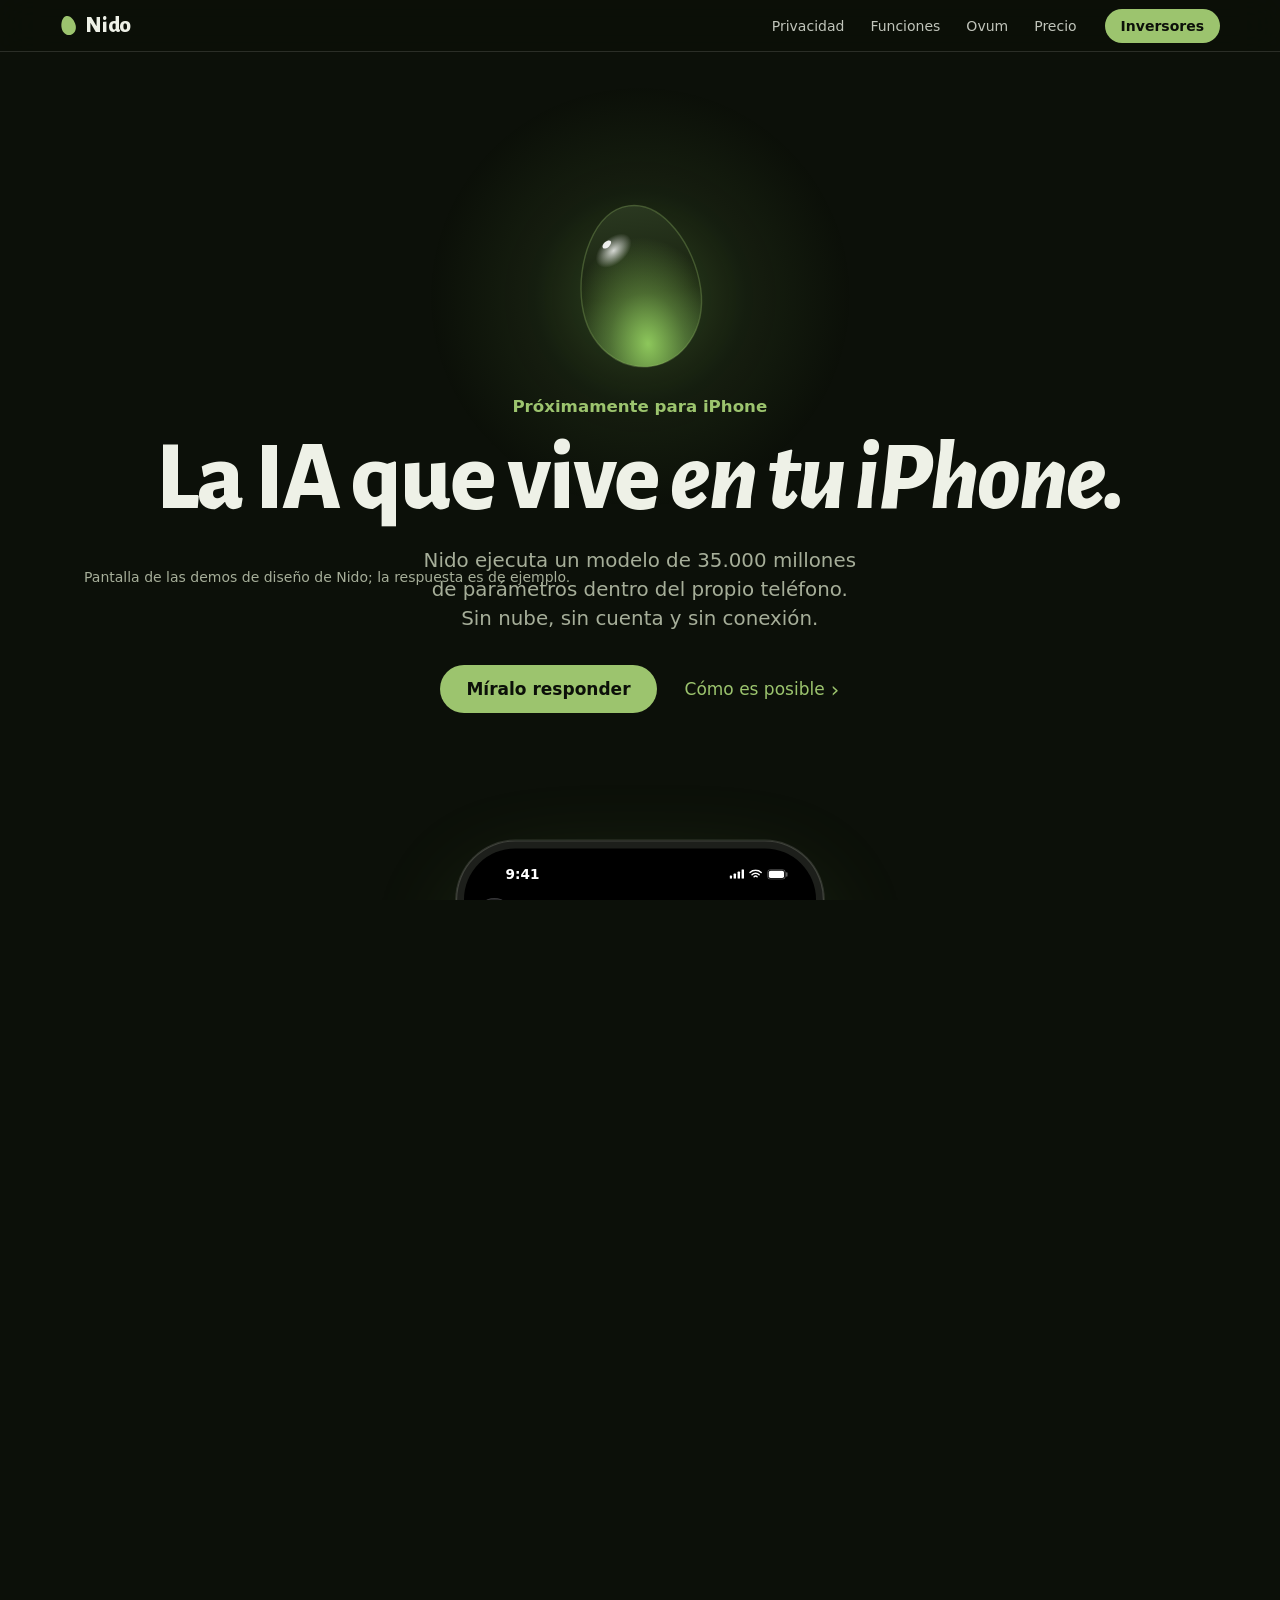
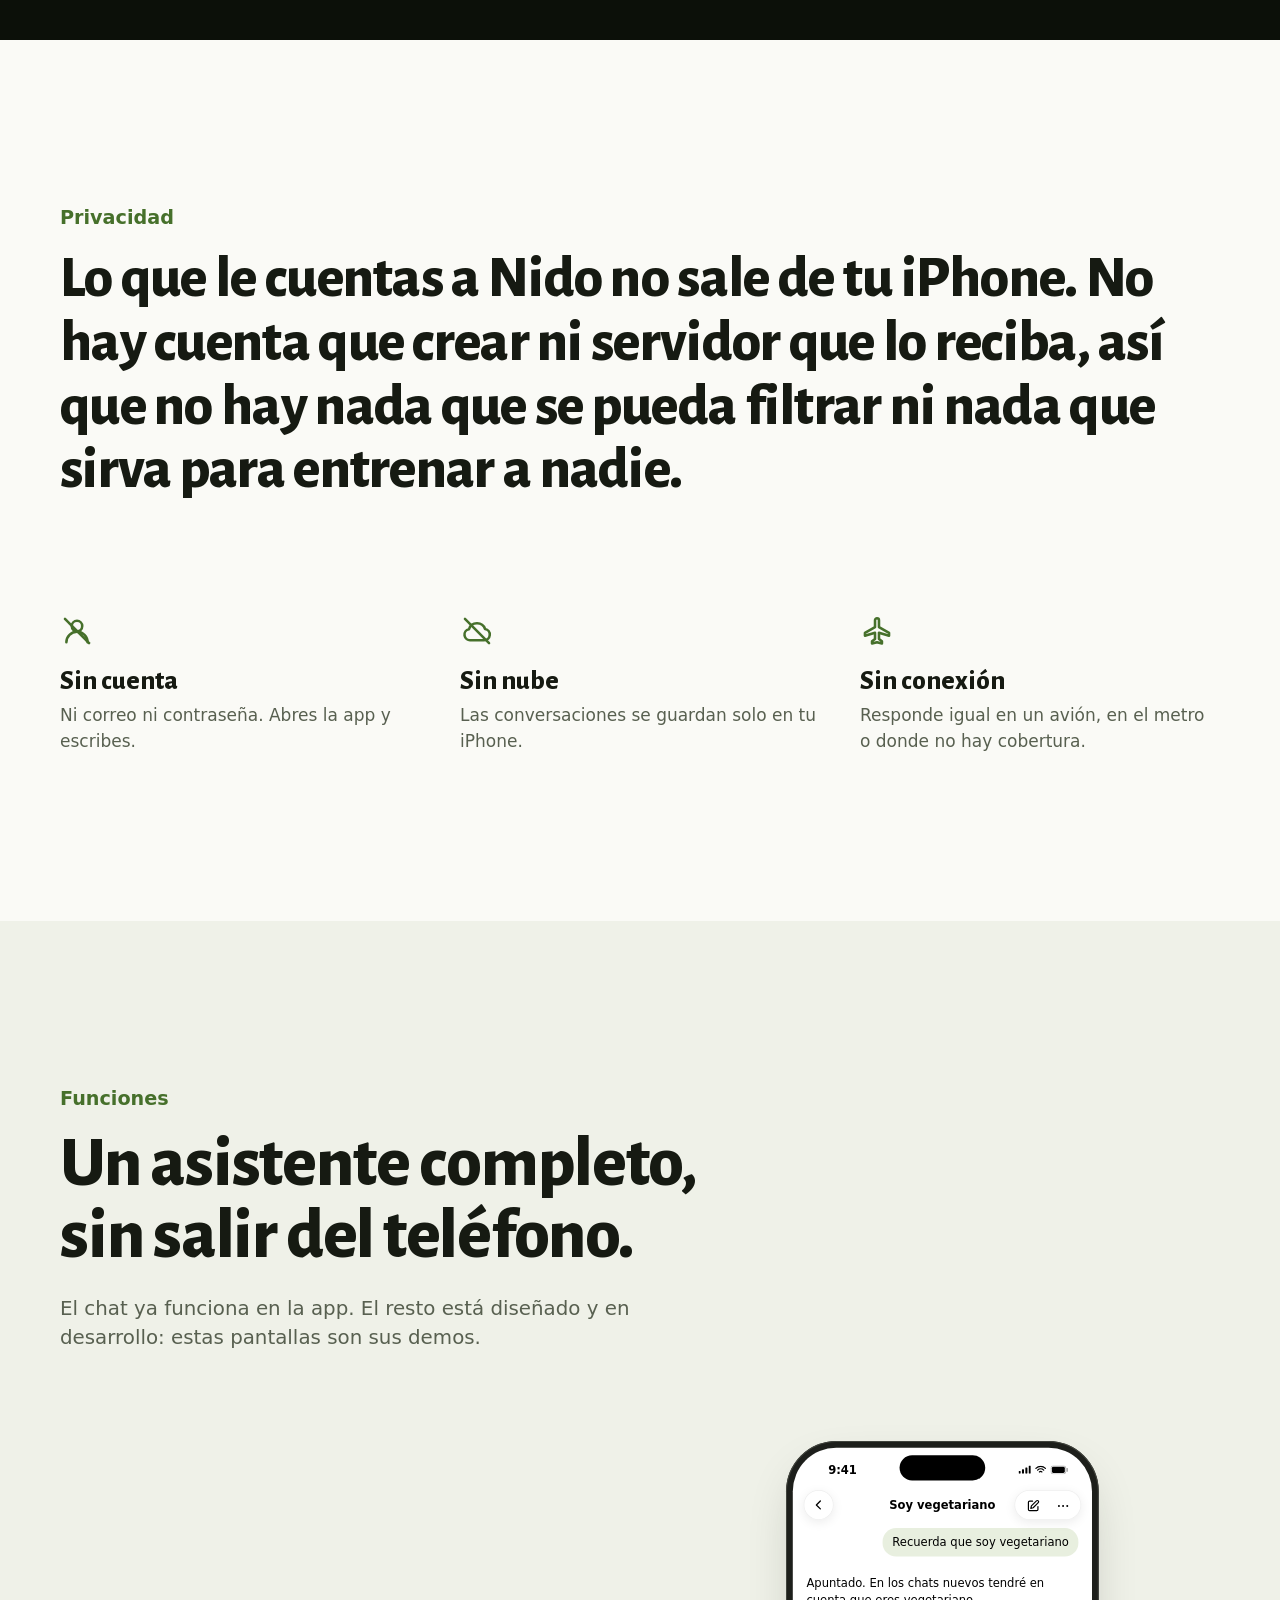
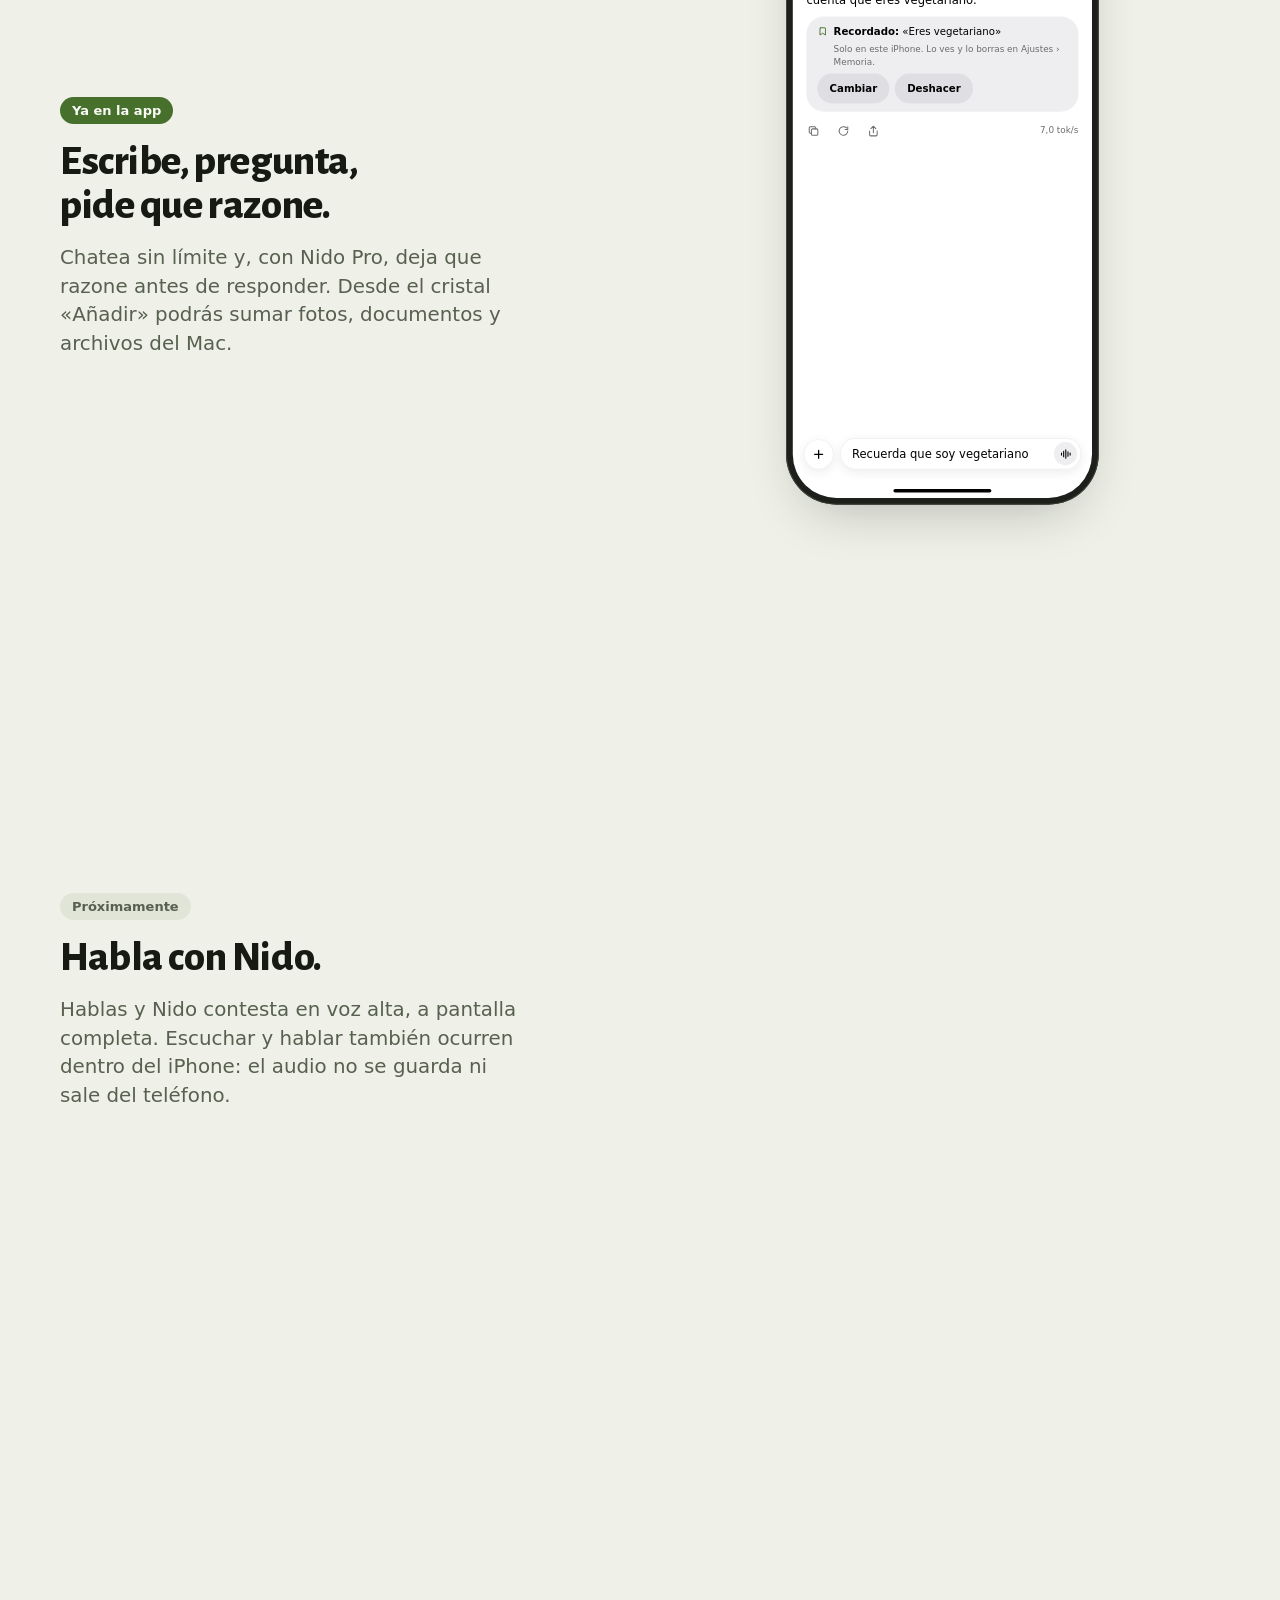
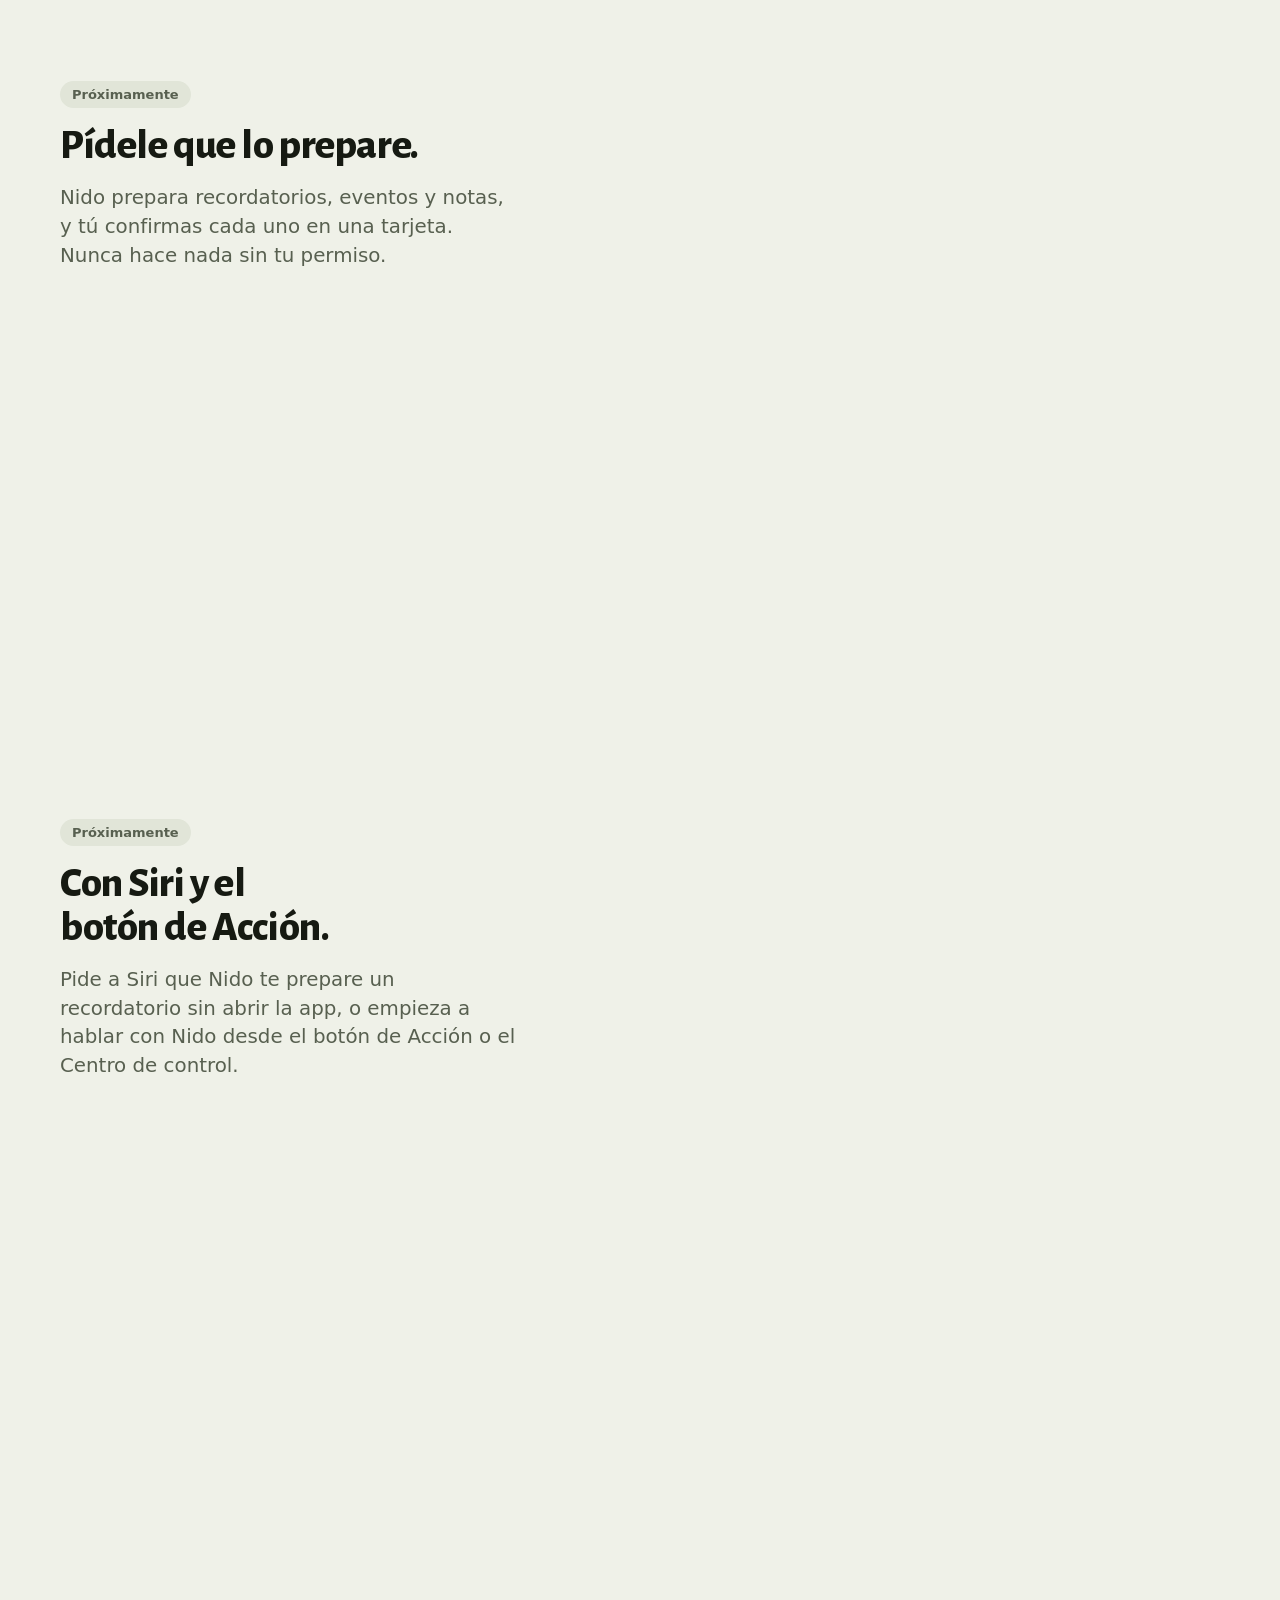
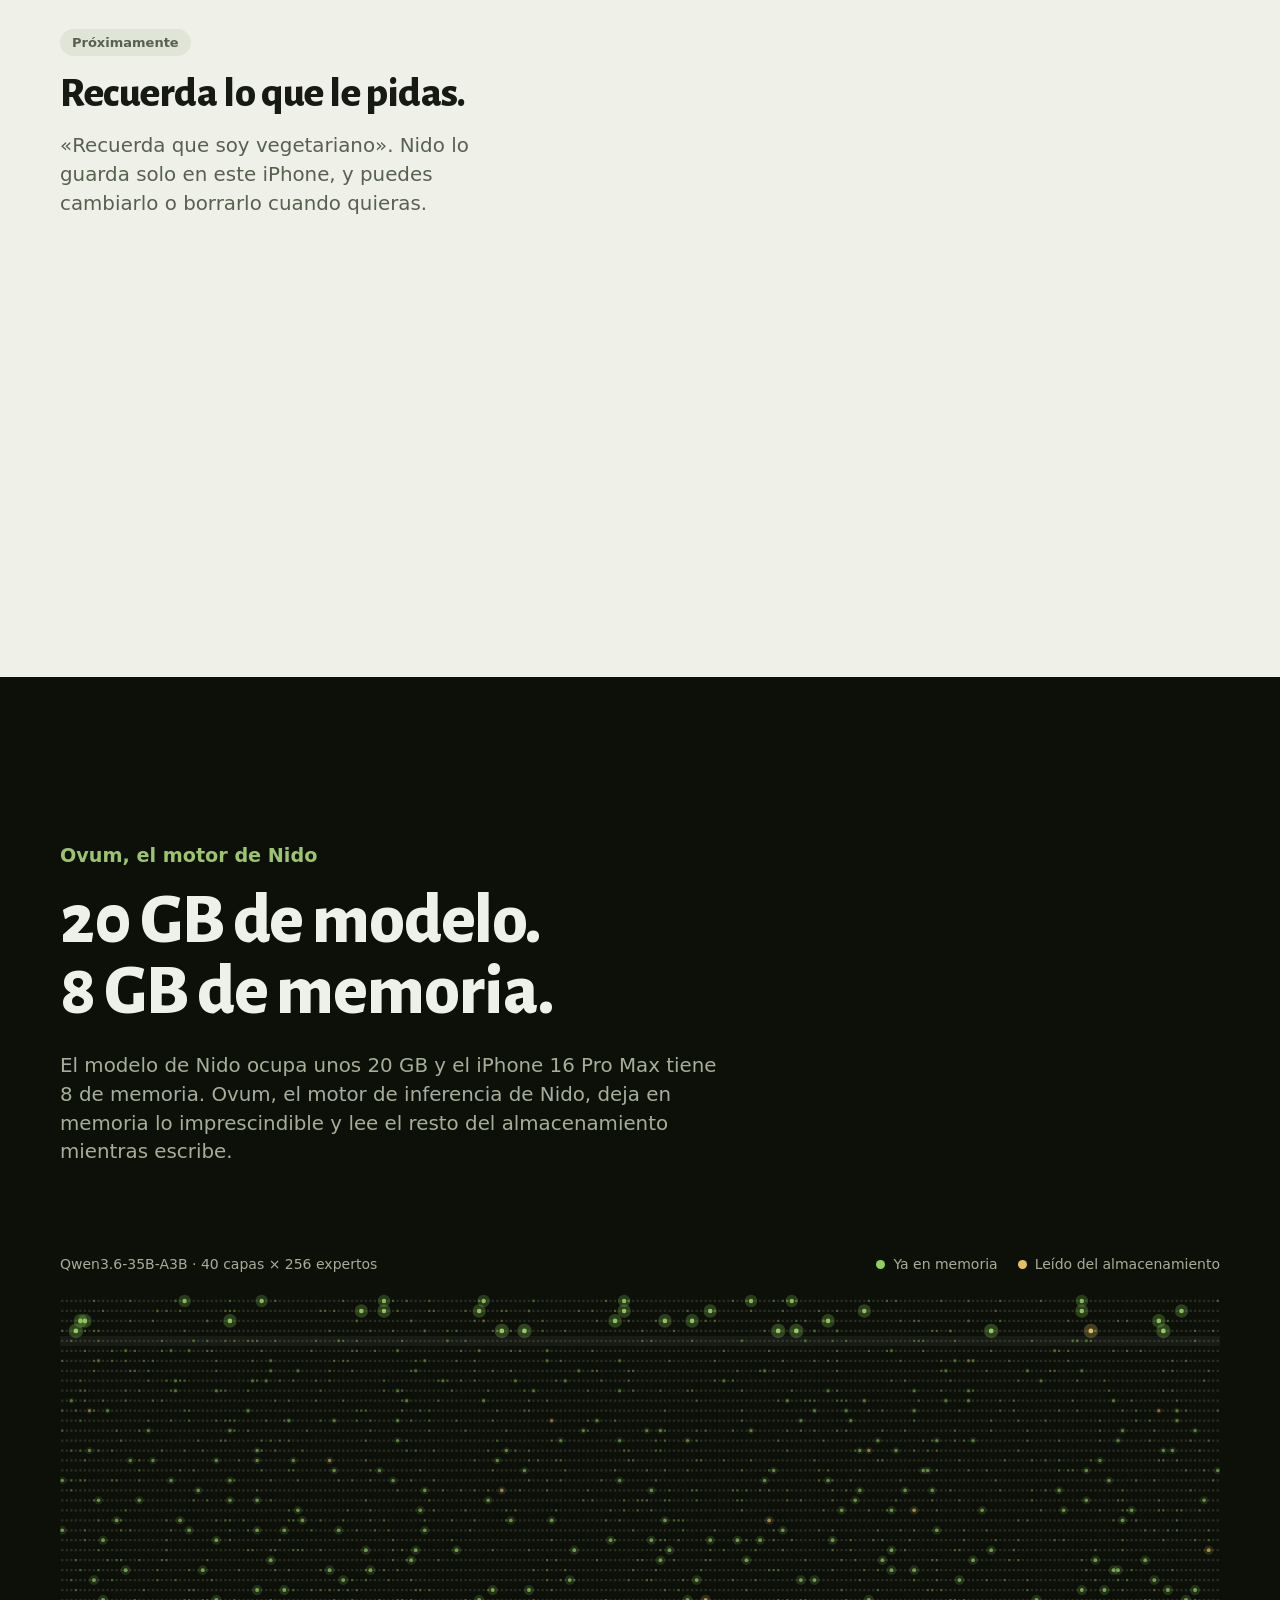
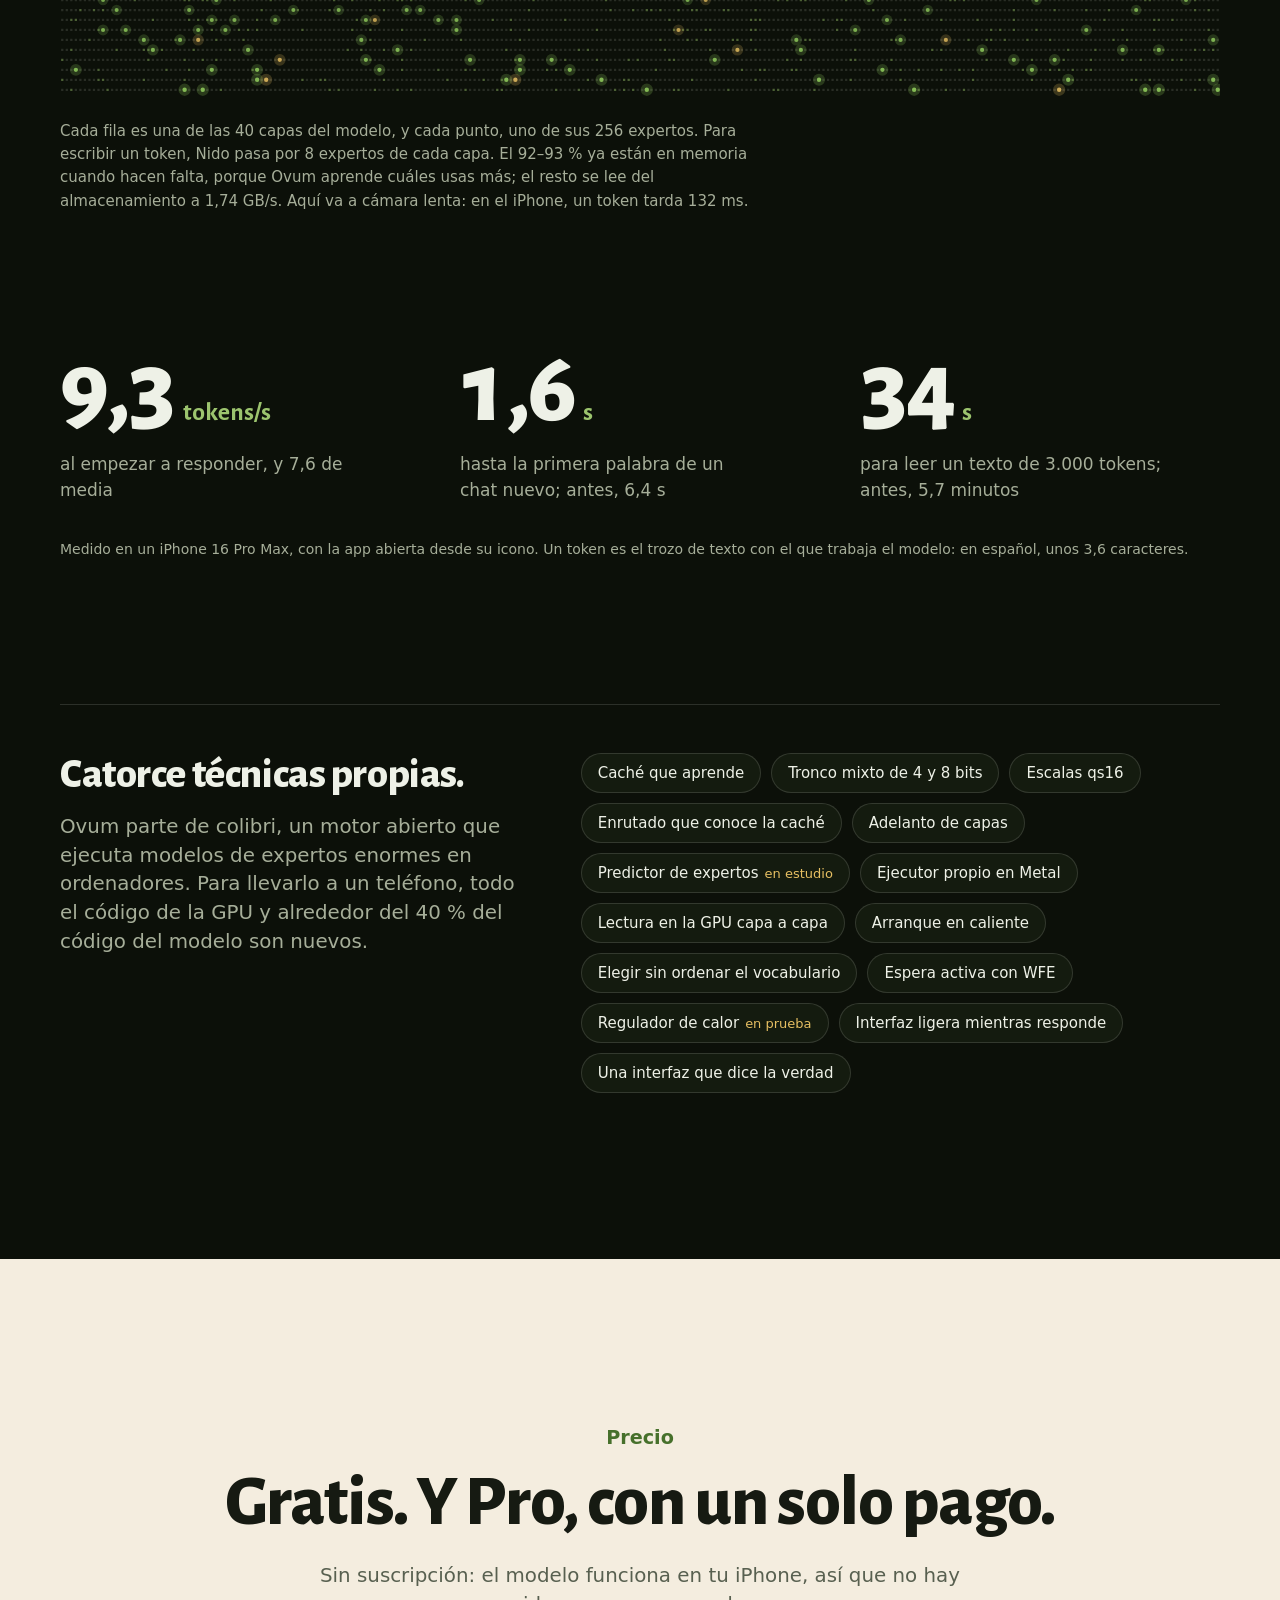
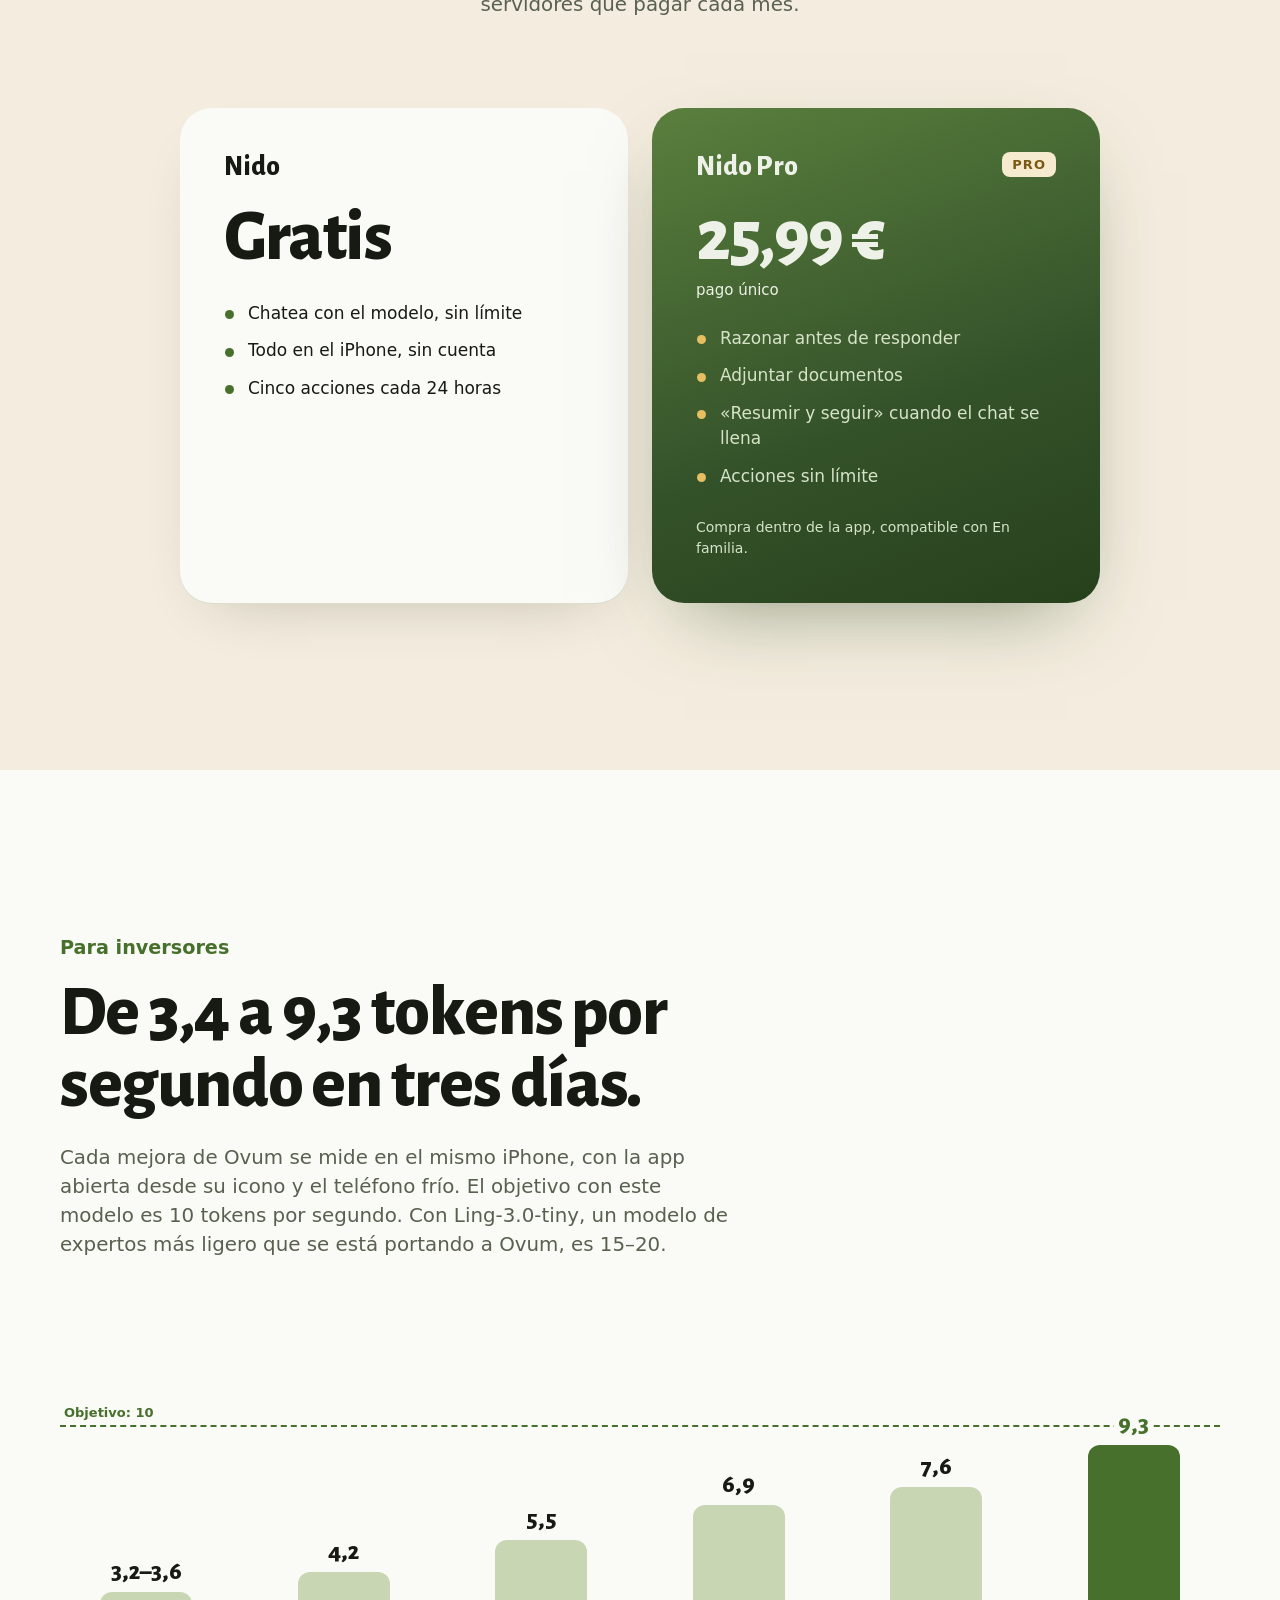
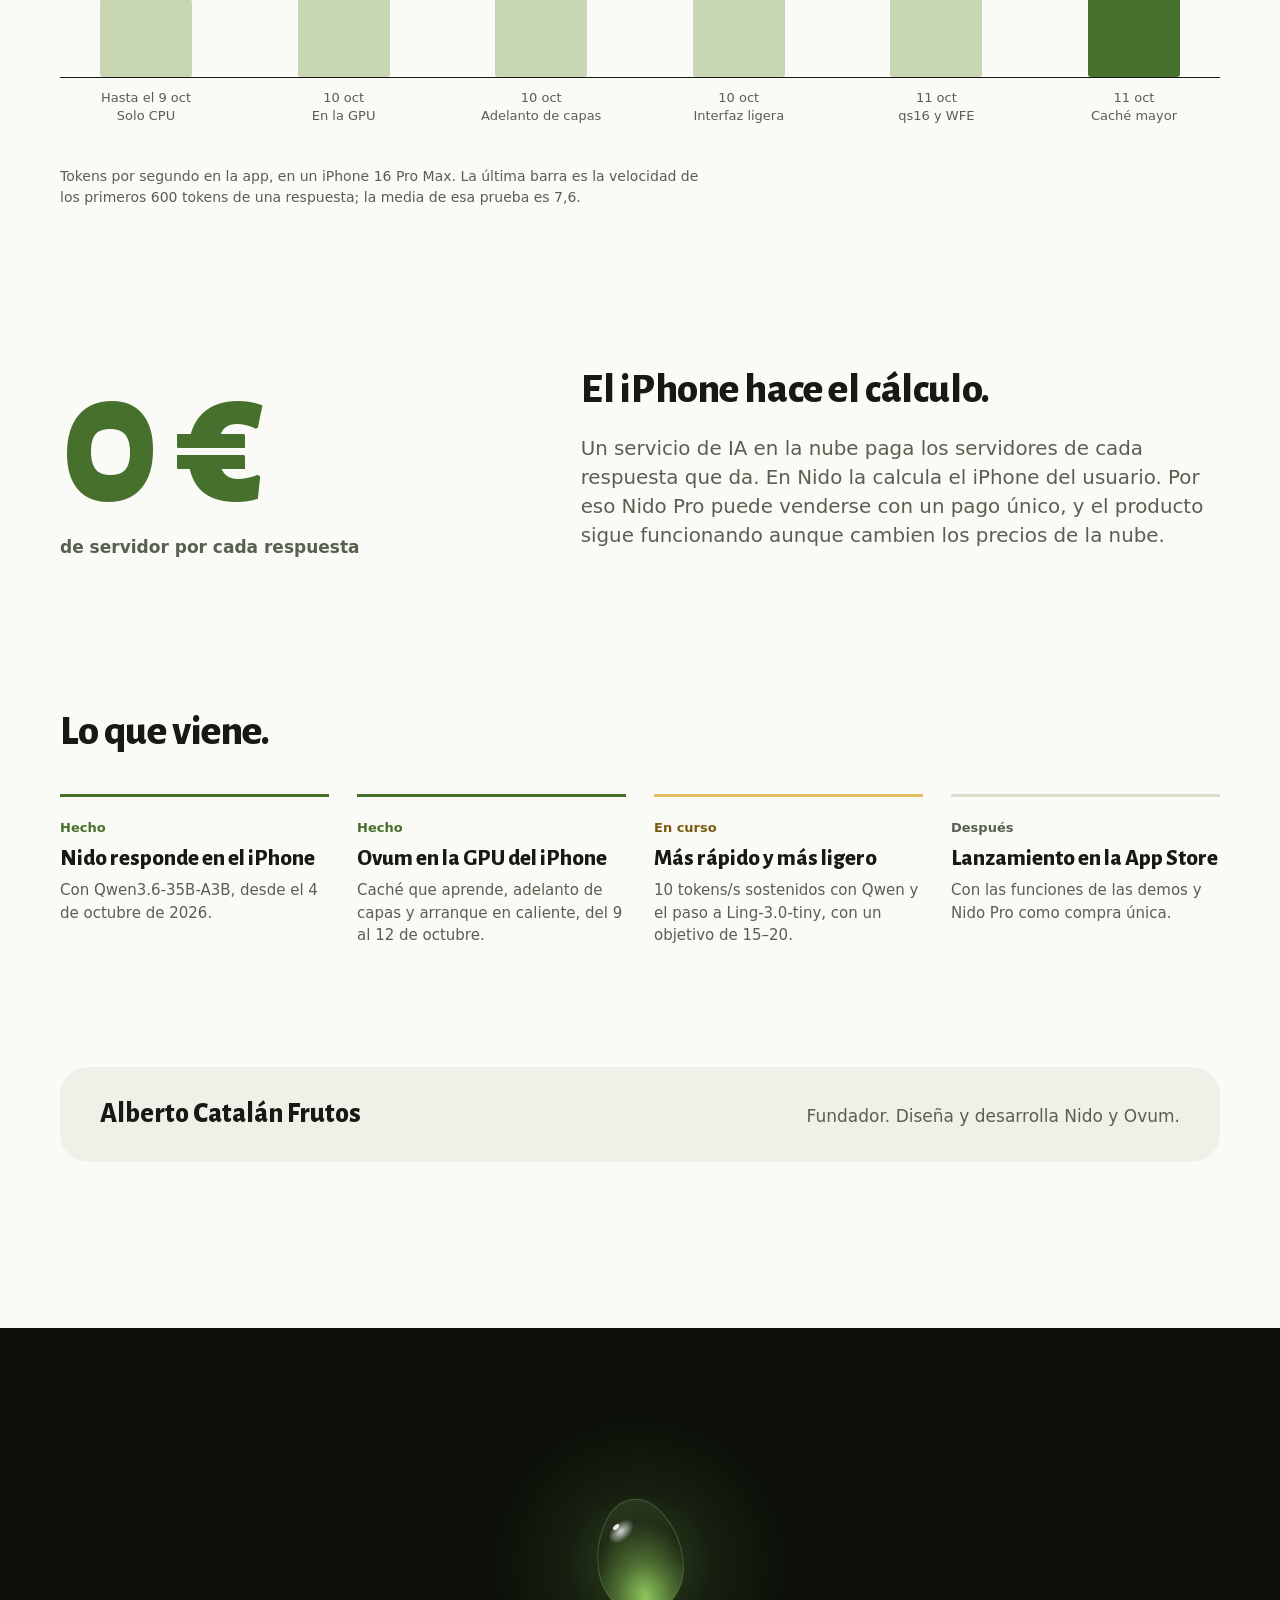
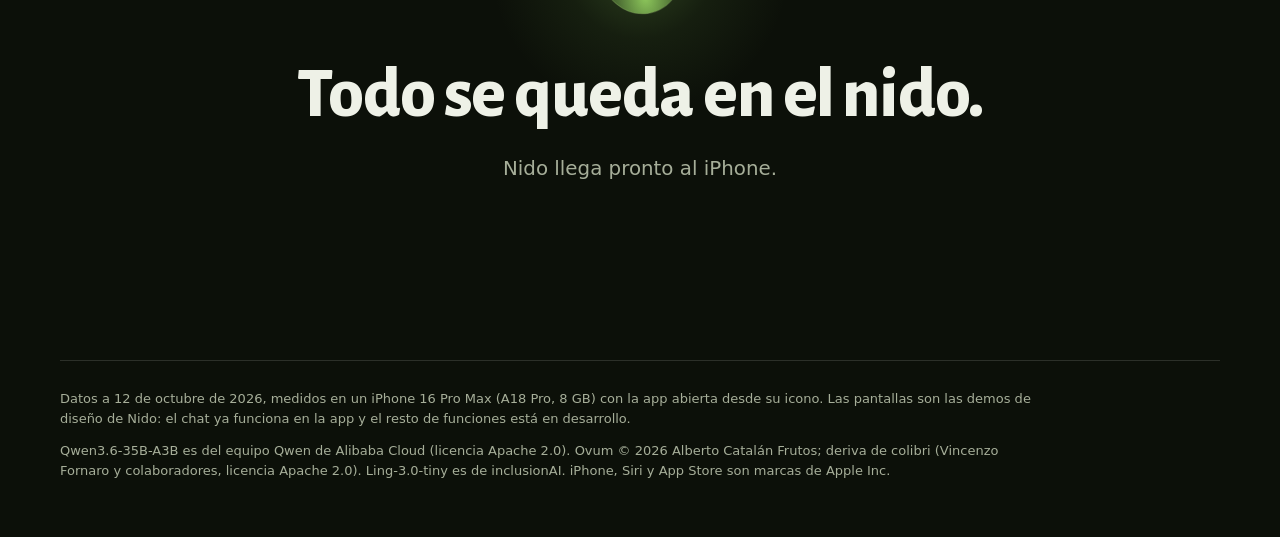
==== index.html @ 489b23ab "Web de Nido para nidoai.eu Co-Authored-By: Claude Opus 5.5 <noreply@anthropic.com> Claude-Session: h" ====
<!doctype html>
<html lang="es">
<head>
<meta charset="utf-8">
<meta name="viewport" content="width=device-width, initial-scale=1, viewport-fit=cover">
<meta name="description" content="Nido ejecuta un modelo de 35.000 millones de parámetros dentro del iPhone. Sin nube, sin cuenta y sin conexión. Próximamente para iPhone.">
<meta name="theme-color" content="#0C1009">
<link rel="canonical" href="https://nidoai.eu/">
<link rel="icon" href="favicon.png" type="image/png">
<link rel="apple-touch-icon" href="apple-touch-icon.png">
<meta property="og:type" content="website">
<meta property="og:locale" content="es_ES">
<meta property="og:site_name" content="Nido">
<meta property="og:title" content="Nido · La IA que vive en tu iPhone">
<meta property="og:description" content="Nido ejecuta un modelo de 35.000 millones de parámetros dentro del iPhone. Sin nube, sin cuenta y sin conexión. Próximamente para iPhone.">
<meta property="og:url" content="https://nidoai.eu/">
<meta property="og:image" content="https://nidoai.eu/og.png">
<meta property="og:image:width" content="1200">
<meta property="og:image:height" content="630">
<meta name="twitter:card" content="summary_large_image">
<style>:root{color-scheme:light}img{max-width:100%}</style>
<title>Nido · La IA que vive en tu iPhone</title>
<link rel="stylesheet" href="fuentes/fuentes.css">
<link rel="stylesheet" href="tokens.css">
<link rel="stylesheet" href="kit.css">
<style>:root{--night: #0C1009;--night-2: #141B0F;--night-glow: #1B2614;--on-night: #EEF1E7;--on-night-2: #A6AE99;--night-line: rgba(238, 241, 231, .14);--paper: #FAFAF6;--paper-2: #EFF1E8;--shell: #F4EDDF;--ink: #161A12;--ink-2: #586050;--ink-faint: #C5CABB;--line: #D9DECF;--chip: #E1E5D8;--moss: #46702B;--sprout: #9CC46E;--sprout-hi: #B1D488;--straw: #E6BF62;--straw-ink: #7A5A12;--straw-fill: #F6EBCF;--bar: #C8D6B4;--pro-0: #5A7F3D;--pro-1: #34522A;--pro-2: #26401C;--pro-text: #D7E3C8;--egg-0: #2A3820;--egg-1: #18220F;--egg-2: #20311A;--egg-glow: #93CF5F;--egg-rim: rgba(156, 196, 110, .3);--egg-shine: #FFFFFF;--halo: rgba(120, 175, 80, .32);--halo-2: rgba(120, 175, 80, .09);--phone-glow: rgba(147, 207, 95, .24);--phone-shadow: rgba(22, 26, 18, .3);--pro-shadow: rgba(38, 64, 28, .55);--field-off: rgba(238, 241, 231, .13);--field-mem: rgba(156, 196, 110, .45);--field-band: rgba(238, 241, 231, .05);--top-night: rgba(12, 16, 9, .72);--top-paper: rgba(250, 250, 246, .8);--font-display: "Alegreya Sans", "Avenir Next", "Segoe UI", system-ui, sans-serif;--font-text: -apple-system, BlinkMacSystemFont, "SF Pro Text", "Segoe UI", Roboto, system-ui, sans-serif;--t-hero: 800 clamp(46px, 7.6vw, 108px)/.96 var(--font-display);--t-h2: 800 clamp(38px, 5.6vw, 76px)/1 var(--font-display);--t-h3: 800 clamp(28px, 3.3vw, 44px)/1.04 var(--font-display);--t-lead: 400 clamp(18px, 1.55vw, 22px)/1.45 var(--font-text);--t-body: 400 17px/1.5 var(--font-text);--t-small: 400 14px/1.5 var(--font-text);--ease: cubic-bezier(.22, .8, .22, 1)}html{scroll-padding-top:56px}@media (prefers-reduced-motion: no-preference){html{scroll-behavior:smooth}}body{margin:0;background:var(--night);color:var(--ink);font:var(--t-body);-webkit-font-smoothing:antialiased}main{display:block;overflow-x:clip}a:focus-visible,button:focus-visible{outline:2px solid var(--moss);outline-offset:3px;border-radius:8px}[data-tone=night] a:focus-visible,[data-tone=night] button:focus-visible{outline-color:var(--sprout)}.nw-top{position:fixed;z-index:40;top:0;left:0;right:0;box-sizing:border-box;height:calc(52px + env(safe-area-inset-top,0px));padding:env(safe-area-inset-top,0px) max(16px,calc((100% - 1160px)/2)) 0;display:flex;align-items:center;gap:16px;background:var(--top-night);color:var(--on-night);-webkit-backdrop-filter:saturate(1.5) blur(20px);backdrop-filter:saturate(1.5) blur(20px);border-bottom:1px solid var(--night-line);transition:background-color .35s,color .35s,border-color .35s}.nw-top[data-tone=light]{background:var(--top-paper);color:var(--ink);border-color:var(--line)}.nw-brand{display:inline-flex;align-items:center;gap:8px;min-height:44px;color:inherit;text-decoration:none;font:800 23px/1 var(--font-display);letter-spacing:-.01em}.nw-logo{width:17px;height:21px;fill:var(--sprout);transition:fill .35s}.nw-top[data-tone=light] .nw-logo{fill:var(--moss)}.nw-links{display:flex;gap:2px;margin-left:auto}.nw-links a{padding:10px 12px;border-radius:999px;color:inherit;opacity:.8;text-decoration:none;font:500 14px/1 var(--font-text);transition:opacity .2s}.nw-links a:hover{opacity:1}.nw-pill{display:inline-flex;align-items:center;min-height:34px;padding:0 16px;border-radius:999px;background:var(--sprout);color:var(--night);text-decoration:none;font:600 14px/1 var(--font-text);transition:background-color .35s,color .35s}.nw-top[data-tone=light] .nw-pill{background:var(--moss);color:var(--paper)}@media (max-width: 720px){.nw-links{display:none}.nw-pill{margin-left:auto}}.nw-sec{position:relative;padding-block:clamp(96px,13vw,168px);padding-inline:clamp(16px,4vw,48px);scroll-margin-top:52px}section[data-tone=night]{background:var(--night);color:var(--on-night);color-scheme:dark}section[data-tone=paper]{background:var(--paper);color:var(--ink)}section[data-tone=paper-2]{background:var(--paper-2);color:var(--ink)}section[data-tone=shell]{background:var(--shell);color:var(--ink)}.nw-wrap{max-width:1160px;margin-inline:auto}.nw-head{margin-bottom:clamp(48px,7vw,88px)}.nw-center{text-align:center}.nw-center .nw-lead{margin-inline:auto}.nw-eyebrow{margin:0 0 16px;font:600 clamp(17px,1.5vw,21px)/1.3 var(--font-text);color:var(--moss)}section[data-tone=night] .nw-eyebrow{color:var(--sprout)}.nw-h2{margin:0;font:var(--t-h2);letter-spacing:-.015em;text-wrap:balance}.nw-h3{margin:0;font:var(--t-h3);letter-spacing:-.01em;text-wrap:balance}.nw-lead{margin:24px 0 0;max-width:34em;font:var(--t-lead);color:var(--ink-2);text-wrap:pretty}section[data-tone=night] .nw-lead{color:var(--on-night-2)}.nw-phone{display:flex;justify-content:center}.nw-phone .phone-slot{flex:none}.nw-phone .device{box-shadow:inset 0 0 0 1.5px var(--device-edge),0 30px 80px -30px var(--phone-shadow)}section[data-tone=night] .nw-phone .device{box-shadow:inset 0 0 0 1.5px var(--device-edge),0 0 0 1px var(--night-line),0 40px 140px -30px var(--phone-glow)}.nw-still,.nw-still *,.nw-still *:before,.nw-still *:after{animation:none!important;transition:none!important}.nw-bigegg,.nw-endegg{position:relative}.nw-bigegg svg,.nw-endegg svg{position:relative;display:block;width:100%;height:auto;overflow:visible}.nw-halo{position:absolute;left:50%;top:56%;width:300%;aspect-ratio:1;transform:translate(-50%,-50%);border-radius:50%;background:radial-gradient(closest-side,var(--halo),var(--halo-2) 50%,transparent);pointer-events:none}.nw-hero{position:relative;background:radial-gradient(90% 60% at 50% 30%,var(--night-glow),var(--night) 70%);color:var(--on-night)}.nw-stage{position:relative}.nw-copy{position:relative;z-index:2;box-sizing:border-box;display:flex;flex-direction:column;align-items:center;text-align:center;padding:128px clamp(16px,4vw,48px) 72px}.nw-egg-slot{width:clamp(104px,11vw,150px);margin-bottom:22px}.nw-bigegg{transform-origin:0 0}.nw-copy-txt{display:flex;flex-direction:column;align-items:center}.nw-kicker{margin:0 0 14px;font:600 clamp(15px,1.3vw,18px)/1.3 var(--font-text);color:var(--sprout)}.nw-hero h1{max-width:11em;margin:0;font:var(--t-hero);letter-spacing:-.02em;text-wrap:balance}.nw-hero h1 em{font-style:italic}.nw-sub{max-width:31em;margin:22px 0 0;font:var(--t-lead);color:var(--on-night-2);text-wrap:balance}.nw-ctas{display:flex;flex-wrap:wrap;justify-content:center;align-items:center;gap:12px 28px;margin-top:32px}.nw-btn{display:inline-flex;align-items:center;min-height:48px;padding:0 26px;border-radius:999px;background:var(--sprout);color:var(--night);text-decoration:none;font:600 17px/1 var(--font-text);transition:background-color .2s,transform .2s var(--ease)}.nw-btn:hover{background:var(--sprout-hi);transform:translateY(-1px)}.nw-more{display:inline-flex;align-items:center;min-height:44px;color:var(--sprout);text-decoration:none;font:500 17px/1 var(--font-text)}.nw-more:after{content:"\203a";margin-left:6px;font-size:1.25em;transition:transform .2s var(--ease)}.nw-more:hover:after{transform:translate(3px)}.nw-show{position:relative;z-index:1;box-sizing:border-box;display:grid;grid-template-columns:minmax(0,1fr) minmax(0,400px);gap:32px 64px;align-items:center;max-width:1080px;margin:0 auto;padding:0 clamp(16px,4vw,48px) 128px}.nw-anchor{display:block;grid-column:1 / -1;height:0}.nw-beat-stack{display:flex;flex-direction:column;gap:40px}.nw-beat h2{margin:0;font:var(--t-h3);letter-spacing:-.01em;text-wrap:balance}.nw-beat p{max-width:26em;margin:12px 0 0;font:var(--t-lead);color:var(--on-night-2);text-wrap:pretty}.nw-cap{display:flex;flex-wrap:wrap;align-items:center;gap:8px 14px;margin:36px 0 0;font:var(--t-small);color:var(--on-night-2)}.nw-again{min-height:44px;padding:0 18px;border:1px solid var(--night-line);border-radius:999px;background:transparent;color:var(--sprout);font:600 14px/1 var(--font-text);cursor:pointer}.nw-again:hover{border-color:var(--sprout)}.nw-live-wrap{display:flex;justify-content:center;min-width:0}@media (max-width: 860px){.nw-show{grid-template-columns:minmax(0,1fr)}.nw-live-wrap{order:-1}.nw-anchor{order:-2}}.nw-hero[data-mode=scroll]{height:360vh;height:360svh}.nw-hero[data-mode=scroll] .nw-stage{position:sticky;top:0;height:100vh;height:100svh;overflow:hidden}.nw-hero[data-mode=scroll] .nw-copy{position:absolute;inset:0;justify-content:center;padding-top:52px;padding-bottom:40px;pointer-events:none}.nw-hero[data-mode=scroll] .nw-copy-txt{pointer-events:auto;will-change:opacity,transform}.nw-hero[data-mode=scroll] .nw-bigegg{will-change:transform,opacity}.nw-hero[data-mode=scroll] .nw-show{position:absolute;inset:0;display:block;max-width:none;padding:0}.nw-hero[data-mode=scroll] .nw-live-wrap{display:block}.nw-hero[data-mode=scroll] #nw-live{position:absolute;transform:translate3d(0,120vh,0);will-change:transform}.nw-hero[data-mode=scroll] #nw-live .legg{opacity:var(--legg-o, 0)}.nw-hero[data-mode=scroll] .nw-beats{position:absolute;box-sizing:border-box;display:flex;flex-direction:column;justify-content:center}.nw-hero[data-mode=scroll] .nw-beat-stack{display:grid}.nw-hero[data-mode=scroll] .nw-beat{grid-area:1 / 1;opacity:0;will-change:opacity,transform}.nw-hero[data-mode=scroll] .nw-cap{opacity:var(--cap, 0)}.nw-hero[data-mode=scroll] .nw-beats[data-wide="0"]{justify-content:flex-start;text-align:center}.nw-hero[data-mode=scroll] .nw-beats[data-wide="0"] .nw-beat h2{font-size:clamp(26px,7.4vw,34px)}.nw-hero[data-mode=scroll] .nw-beats[data-wide="0"] .nw-beat p{margin:8px auto 0;font-size:17px}.nw-hero[data-mode=scroll] .nw-beats[data-wide="0"] .nw-cap{justify-content:center;margin-top:14px}@media (max-height: 700px){.nw-hero[data-mode=scroll] .nw-beats[data-wide="0"] .nw-cap{display:none}}.nw-say{max-width:21em;margin:0;font:800 clamp(32px,4.6vw,64px)/1.08 var(--font-display);letter-spacing:-.012em;text-wrap:pretty}.nw-say.nw-lit .nw-wd{color:var(--ink-faint);transition:color .3s}.nw-say.nw-lit .nw-wd.on{color:var(--ink)}.nw-pillars{display:grid;grid-template-columns:repeat(3,minmax(0,1fr));gap:40px;margin:clamp(64px,9vw,112px) 0 0;padding:0;list-style:none}.nw-pillars svg{display:block;width:34px;height:34px;color:var(--moss)}.nw-pillars h3{margin:18px 0 0;font:800 27px/1.1 var(--font-display)}.nw-pillars p{max-width:22em;margin:8px 0 0;color:var(--ink-2)}@media (max-width: 760px){.nw-pillars{grid-template-columns:minmax(0,1fr);gap:36px}}.nw-feat-grid{display:grid;grid-template-columns:minmax(0,1fr) minmax(0,1fr);gap:48px}.nw-feat{display:flex;align-items:center;min-height:86vh;min-height:86svh}.nw-feat-txt{max-width:27em}.nw-chip{display:inline-flex;margin:0;padding:7px 12px;border-radius:999px;background:var(--chip);color:var(--ink-2);font:600 13px/1 var(--font-text)}.nw-chip.is-live{background:var(--moss);color:var(--paper)}.nw-feat h3{margin:16px 0 0;font:var(--t-h3);letter-spacing:-.01em;text-wrap:balance}.nw-feat-txt>p:last-child{margin:16px 0 0;font:var(--t-lead);color:var(--ink-2);text-wrap:pretty}.nw-feat-fig{display:none;min-width:0}.nw-feat-side{position:relative;min-width:0}.nw-stack{position:sticky;top:calc(50vh - 488px * var(--s, .6) + 26px);width:calc(460px * var(--s, .6));height:calc(976px * var(--s, .6));margin-inline:auto}.nw-stack .nw-phone{position:absolute;inset:0;opacity:0;transform:scale(.96);transition:opacity .6s var(--ease),transform .8s var(--ease)}.nw-stack .nw-phone.on{opacity:1;transform:none}@media (max-width: 900px){.nw-feat-grid{grid-template-columns:minmax(0,1fr)}.nw-feat-side{display:none}.nw-feat{flex-direction:column;align-items:stretch;gap:32px;min-height:0;padding-block:36px}.nw-feat-fig{display:block}}.nw-field{margin:0}.nw-field-top{display:flex;flex-wrap:wrap;justify-content:space-between;gap:8px 24px;margin-bottom:18px;font:500 14px/1.4 var(--font-text);color:var(--on-night-2)}.nw-legend{display:inline-flex;flex-wrap:wrap;gap:6px 20px}.nw-legend i{display:inline-block;width:9px;height:9px;margin-right:8px;border-radius:50%}.nw-k-mem{background:var(--egg-glow)}.nw-k-read{background:var(--straw)}#nw-field{display:block;width:100%;height:380px}.nw-field figcaption{max-width:46em;margin-top:22px;font:400 15px/1.55 var(--font-text);color:var(--on-night-2)}.nw-stats{display:grid;grid-template-columns:repeat(3,minmax(0,1fr));gap:40px;margin-top:clamp(80px,10vw,128px)}.nw-big{margin:0;font:800 clamp(64px,8vw,112px)/.95 var(--font-display);letter-spacing:-.02em;font-variant-numeric:tabular-nums;white-space:nowrap}.nw-big small{margin-left:8px;font:700 clamp(20px,2vw,28px)/1 var(--font-display);letter-spacing:0;color:var(--sprout)}.nw-stat>p:last-child{max-width:18em;margin:14px 0 0;color:var(--on-night-2)}.nw-note{margin:36px 0 0;font:var(--t-small);color:var(--on-night-2)}.nw-tech{display:grid;grid-template-columns:minmax(0,5fr) minmax(0,7fr);gap:32px 64px;margin-top:clamp(96px,12vw,144px);padding-top:48px;border-top:1px solid var(--night-line)}.nw-tech-txt p{margin:16px 0 0;font:var(--t-lead);color:var(--on-night-2)}.nw-chips{display:flex;flex-wrap:wrap;align-content:start;gap:10px;margin:0;padding:0;list-style:none}.nw-chips li{padding:10px 16px;border:1px solid var(--night-line);border-radius:999px;background:var(--night-2);color:var(--on-night);font:500 15px/1.2 var(--font-text)}.nw-chips small{margin-left:6px;color:var(--straw);font-size:13px}@media (max-width: 860px){.nw-stats,.nw-tech{grid-template-columns:minmax(0,1fr)}}.nw-plans{display:grid;grid-template-columns:repeat(2,minmax(0,1fr));gap:24px;max-width:920px;margin-inline:auto}.nw-plan{position:relative;box-sizing:border-box;display:flex;flex-direction:column;padding:clamp(28px,4vw,44px);border-radius:32px;background:var(--paper);box-shadow:0 1px 0 var(--line),0 24px 60px -36px var(--phone-shadow)}.nw-plan h3{margin:0;font:800 28px/1.1 var(--font-display)}.nw-price{margin:18px 0 0;font:800 clamp(48px,6vw,72px)/1 var(--font-display);letter-spacing:-.02em}.nw-price small{display:block;margin-top:10px;font:500 15px/1 var(--font-text);letter-spacing:0}.nw-plan ul{display:grid;gap:12px;margin:28px 0 0;padding:0;list-style:none}.nw-plan li{position:relative;padding-left:24px}.nw-plan li:before{content:"";position:absolute;left:1px;top:.55em;width:9px;height:9px;border-radius:50%;background:var(--moss)}.nw-plan.is-pro{background:linear-gradient(160deg,var(--pro-0),var(--pro-1) 60%,var(--pro-2));color:var(--pro-text);box-shadow:0 30px 80px -34px var(--pro-shadow)}.nw-plan.is-pro h3,.nw-plan.is-pro .nw-price{color:var(--on-night)}.nw-plan.is-pro li:before{background:var(--straw)}.nw-tag{position:absolute;top:clamp(28px,4vw,44px);right:clamp(28px,4vw,44px);margin:0;padding:6px 10px;border-radius:8px;background:var(--straw-fill);color:var(--straw-ink);font:800 13px/1 var(--font-text);letter-spacing:.08em}.nw-plan-note{margin:auto 0 0;padding-top:28px;font:var(--t-small)}@media (max-width: 720px){.nw-plans{grid-template-columns:minmax(0,1fr)}}.nw-chart{margin:0}.nw-plot{--grow-from: scaleY(.04);position:relative;display:flex;gap:clamp(10px,2vw,28px);height:300px;padding-top:30px;border-bottom:1px solid var(--ink);view-timeline:--plot block}.nw-bar{position:relative;flex:1;min-width:0;display:flex;flex-direction:column;justify-content:flex-end;align-items:center}.nw-bar b{position:relative;z-index:1;margin-bottom:6px;padding:2px 4px;border-radius:4px;background:var(--paper);font:800 clamp(18px,2vw,25px)/1 var(--font-display);white-space:nowrap}.nw-bar i{display:block;width:100%;max-width:92px;height:calc(var(--v) / 12 * 100%);border-radius:12px 12px 3px 3px;background:var(--bar);transform-origin:bottom}.nw-bar.is-now b{color:var(--moss)}.nw-bar.is-now i{background:var(--moss)}.nw-bar span{position:absolute;top:calc(100% + 12px);left:-4px;right:-4px;text-align:center;font:400 13px/1.35 var(--font-text);color:var(--ink-2)}.nw-target{position:absolute;left:0;right:0;bottom:calc((100% - 30px) * 10 / 12);border-top:2px dashed var(--moss);pointer-events:none}.nw-target span{position:absolute;left:0;bottom:6px;padding:2px 4px;background:var(--paper);color:var(--moss);font:600 13px/1 var(--font-text);white-space:nowrap}.nw-chart figcaption{max-width:46em;margin-top:88px;font:var(--t-small);color:var(--ink-2)}@media (max-width: 640px){.nw-plot{--grow-from: scaleX(.04);flex-direction:column;gap:14px;height:auto;margin:36px 0 0 118px;padding:0;border-bottom:0;border-left:1px solid var(--ink)}.nw-bar{flex:none;flex-direction:row;justify-content:flex-start;height:34px}.nw-bar i{width:calc(var(--v) / 12 * 100%);max-width:none;height:100%;border-radius:3px 10px 10px 3px;transform-origin:left}.nw-bar b{order:1;margin:0 0 0 6px}.nw-bar span{top:50%;left:auto;right:calc(100% + 10px);width:108px;transform:translateY(-50%);text-align:right;font-size:12px}.nw-target{top:-26px;bottom:-8px;left:calc(100% * 10 / 12);right:auto;border-top:0;border-left:2px dashed var(--moss)}.nw-target span{inset:0 6px auto auto}.nw-chart figcaption{margin-top:28px}}.nw-econ{display:grid;grid-template-columns:minmax(0,5fr) minmax(0,7fr);gap:32px 64px;align-items:center;margin-top:clamp(104px,12vw,152px)}.nw-zero{margin:0;font:600 17px/1.3 var(--font-text);color:var(--ink-2)}.nw-zero span{display:block;margin-bottom:10px;font:800 clamp(104px,15vw,210px)/.86 var(--font-display);letter-spacing:-.03em;color:var(--moss)}.nw-road{margin-top:clamp(104px,12vw,152px)}.nw-road ol{display:grid;grid-template-columns:repeat(4,minmax(0,1fr));gap:28px;margin:40px 0 0;padding:0;list-style:none}.nw-road li{padding-top:24px;border-top:3px solid var(--line)}.nw-road li.is-done{border-top-color:var(--moss)}.nw-road li.is-now{border-top-color:var(--straw)}.nw-st{margin:0;font:600 13px/1 var(--font-text);color:var(--ink-2)}.nw-road .is-done .nw-st{color:var(--moss)}.nw-road .is-now .nw-st{color:var(--straw-ink)}.nw-road h4{margin:12px 0 0;font:800 23px/1.12 var(--font-display);text-wrap:balance}.nw-road li>p:last-child{margin:8px 0 0;font:400 15px/1.5 var(--font-text);color:var(--ink-2)}.nw-founder{display:flex;flex-wrap:wrap;justify-content:space-between;align-items:baseline;gap:8px 32px;margin-top:clamp(80px,10vw,120px);padding:32px clamp(24px,4vw,40px);border-radius:28px;background:var(--paper-2)}.nw-founder h3{margin:0;font:800 28px/1.1 var(--font-display)}.nw-founder p{margin:0;color:var(--ink-2)}@media (max-width: 860px){.nw-econ{grid-template-columns:minmax(0,1fr)}.nw-road ol{grid-template-columns:repeat(2,minmax(0,1fr))}}@media (max-width: 520px){.nw-road ol{grid-template-columns:minmax(0,1fr)}}.nw-end{padding-bottom:56px;text-align:center}.nw-endegg{width:clamp(72px,8vw,100px);margin:0 auto 40px}.nw-end .nw-lead{margin-inline:auto}.nw-foot{display:grid;gap:12px;max-width:1160px;margin:clamp(120px,14vw,176px) auto 0;padding-top:28px;border-top:1px solid var(--night-line);text-align:left;font:400 13px/1.55 var(--font-text);color:var(--on-night-2)}.nw-foot p{max-width:75em;margin:0}@media (prefers-reduced-motion: no-preference){.nw-egg-in{animation:nw-egg-on 1.6s var(--ease) both}.nw-halo{animation:nw-breathe 4s ease-in-out 1.6s infinite}.nw-in{animation:nw-up 1s var(--ease) both;animation-delay:calc(.45s + var(--d, 0) * .12s)}@supports (animation-timeline: view()){.nw-rv{animation:nw-rise linear both;animation-timeline:view();animation-range:entry 0% entry 80%}.nw-bar i{animation:nw-grow linear both;animation-timeline:--plot;animation-range:entry calc(30% + var(--i, 0) * 7%) cover 55%}.nw-bar b{animation:nw-fade linear both;animation-timeline:--plot;animation-range:entry calc(55% + var(--i, 0) * 7%) cover 60%}}}@keyframes nw-egg-on{0%{opacity:.15;transform:translateY(16px) scale(.92)}}@keyframes nw-breathe{50%{opacity:.7;transform:translate(-50%,-50%) scale(1.08)}}@keyframes nw-up{0%{opacity:0;transform:translateY(24px)}}@keyframes nw-rise{0%{opacity:0;transform:translateY(56px)}}@keyframes nw-grow{0%{transform:var(--grow-from)}}@keyframes nw-fade{0%{opacity:0}}</style>
</head>
<body>
<header class="nw-top" data-tone="night">
  <a class="nw-brand" href="#inicio"><svg class="nw-logo" viewBox="0 0 40 50" aria-hidden="true"><path transform="rotate(-12 20 26)" d="M20 2C30 2 37 16 37 28C37 40 29 48 20 48C11 48 3 40 3 28C3 16 10 2 20 2Z"/></svg>Nido</a>
  <nav class="nw-links" aria-label="Secciones">
    <a href="#privacidad">Privacidad</a>
    <a href="#funciones">Funciones</a>
    <a href="#ovum">Ovum</a>
    <a href="#pro">Precio</a>
  </nav>
  <a class="nw-pill" href="#inversores">Inversores</a>
</header>

<main>
  <section id="inicio" class="nw-hero" data-tone="night" data-mode="static">
    <div class="nw-stage">
      <div class="nw-copy">
        <div class="nw-egg-slot">
          <div class="nw-bigegg" aria-hidden="true">
            <div class="nw-egg-in">
              <div class="nw-halo"></div>
              <svg viewBox="0 0 120 150" width="120" height="150">
                <defs>
                  <linearGradient id="hx-b" x1="0" y1="0" x2="0" y2="1"><stop offset="0" style="stop-color:var(--egg-0)"/><stop offset="0.55" style="stop-color:var(--egg-1)"/><stop offset="1" style="stop-color:var(--egg-2)"/></linearGradient>
                  <radialGradient id="hx-g" cx="0.5" cy="0.86" r="0.66"><stop offset="0" style="stop-color:var(--egg-glow);stop-opacity:0.95"/><stop offset="0.48" style="stop-color:var(--egg-glow);stop-opacity:0.42"/><stop offset="1" style="stop-color:var(--egg-glow);stop-opacity:0"/></radialGradient>
                  <radialGradient id="hx-h"><stop offset="0" style="stop-color:var(--egg-shine);stop-opacity:0.8"/><stop offset="1" style="stop-color:var(--egg-shine);stop-opacity:0"/></radialGradient>
                </defs>
                <g transform="rotate(-8 60 78)">
                  <path d="M60 6C90 6 111 48 111 84C111 120 87 144 60 144C33 144 9 120 9 84C9 48 30 6 60 6Z" fill="url(#hx-b)"/>
                  <path d="M60 6C90 6 111 48 111 84C111 120 87 144 60 144C33 144 9 120 9 84C9 48 30 6 60 6Z" fill="url(#hx-g)"/>
                  <path d="M60 6C90 6 111 48 111 84C111 120 87 144 60 144C33 144 9 120 9 84C9 48 30 6 60 6Z" fill="none" style="stroke:var(--egg-rim)" stroke-width="1.2"/>
                  <ellipse cx="42" cy="42" rx="18" ry="11" transform="rotate(-34 42 42)" fill="url(#hx-h)"/>
                  <ellipse cx="37" cy="36" rx="4.4" ry="2.5" transform="rotate(-34 37 36)" style="fill:var(--egg-shine)" opacity="0.9"/>
                </g>
              </svg>
            </div>
          </div>
        </div>
        <div class="nw-copy-txt">
          <p class="nw-kicker nw-in" style="--d:0">Próximamente para iPhone</p>
          <h1 class="nw-in" style="--d:1">La IA que vive <em>en tu iPhone.</em></h1>
          <p class="nw-sub nw-in" style="--d:2">Nido ejecuta un modelo de 35.000 millones de parámetros dentro del propio teléfono. Sin nube, sin cuenta y sin conexión.</p>
          <div class="nw-ctas nw-in" style="--d:3">
            <a class="nw-btn" id="nw-watch" href="#demo">Míralo responder</a>
            <a class="nw-more" href="#ovum">Cómo es posible</a>
          </div>
        </div>
      </div>

      <div class="nw-show">
        <span class="nw-anchor" id="demo"></span>
        <div class="nw-beats">
          <div class="nw-beat-stack">
            <div class="nw-beat">
              <h2>Pregúntale lo que quieras.</h2>
              <p>Los asistentes que funcionan dentro de un móvil suelen usar modelos de unos 3.000 millones de parámetros. El de Nido tiene 35.000 millones.</p>
            </div>
            <div class="nw-beat">
              <h2>La primera palabra, en 1,6 segundos.</h2>
              <p>Y el resto, a 7,6 tokens por segundo: la velocidad medida en un iPhone 16 Pro Max, la misma que ves en la pantalla.</p>
            </div>
            <div class="nw-beat">
              <h2>Siempre sabes qué está haciendo.</h2>
              <p>El huevo se llena mientras Nido lee tu mensaje y acompaña a cada palabra mientras escribe.</p>
            </div>
          </div>
          <p class="nw-cap">Pantalla de las demos de diseño de Nido; la respuesta es de ejemplo. <button type="button" class="nw-again" id="nw-again" hidden>Repetir</button></p>
        </div>
        <div class="nw-live-wrap">
          <div class="nw-phone" id="nw-live" data-live="1" role="img" aria-label="Nido responde en el iPhone a «¿Por qué fue tan grave la crisis de 1929?», a 7,6 tokens por segundo.">
            <div class="phone-slot"><div class="device"><div class="nido" data-ui="dark" inert></div></div></div>
          </div>
        </div>
      </div>
    </div>
  </section>

  <section id="privacidad" class="nw-sec" data-tone="paper">
    <div class="nw-wrap">
      <h2 class="nw-eyebrow">Privacidad</h2>
      <p class="nw-say">Lo que le cuentas a Nido no sale de tu iPhone. No hay cuenta que crear ni servidor que lo reciba, así que no hay nada que se pueda filtrar ni nada que sirva para entrenar a nadie.</p>
      <ul class="nw-pillars">
        <li class="nw-rv">
          <svg viewBox="0 0 24 24" fill="none" stroke="currentColor" stroke-width="1.8" stroke-linecap="round" stroke-linejoin="round" aria-hidden="true"><circle cx="12" cy="8.5" r="3.7"/><path d="M4.5 20a7.5 7.5 0 0 1 15 0"/><path d="M3.5 3.5l17 17"/></svg>
          <h3>Sin cuenta</h3>
          <p>Ni correo ni contraseña. Abres la app y escribes.</p>
        </li>
        <li class="nw-rv">
          <svg viewBox="0 0 24 24" fill="none" stroke="currentColor" stroke-width="1.8" stroke-linecap="round" stroke-linejoin="round" aria-hidden="true"><path d="M7.5 18.5h9.5a4 4 0 0 0 .7-7.94A6 6 0 0 0 6.3 10.8a3.9 3.9 0 0 0 1.2 7.7z"/><path d="M3.5 3.5l17 17"/></svg>
          <h3>Sin nube</h3>
          <p>Las conversaciones se guardan solo en tu iPhone.</p>
        </li>
        <li class="nw-rv">
          <svg viewBox="0 0 24 24" fill="none" stroke="currentColor" stroke-width="1.8" stroke-linecap="round" stroke-linejoin="round" aria-hidden="true"><path d="M10.6 9.2V4.4a1.4 1.4 0 0 1 2.8 0v4.8l7.1 4.1v2l-7.1-2.1v4.4l2.1 1.6v1.6L12 19.9l-3.5.9v-1.6l2.1-1.6v-4.4l-7.1 2.1v-2z"/></svg>
          <h3>Sin conexión</h3>
          <p>Responde igual en un avión, en el metro o donde no hay cobertura.</p>
        </li>
      </ul>
    </div>
  </section>

  <section id="funciones" class="nw-sec" data-tone="paper-2">
    <div class="nw-wrap">
      <header class="nw-head nw-rv">
        <p class="nw-eyebrow">Funciones</p>
        <h2 class="nw-h2">Un asistente completo, sin salir del teléfono.</h2>
        <p class="nw-lead">El chat ya funciona en la app. El resto está diseñado y en desarrollo: estas pantallas son sus demos.</p>
      </header>
      <div class="nw-feat-grid">
        <div class="nw-feat-list">
          <article class="nw-feat" data-screen="anadir">
            <div class="nw-feat-txt">
              <p class="nw-chip is-live">Ya en la app</p>
              <h3>Escribe, pregunta, pide que razone.</h3>
              <p>Chatea sin límite y, con Nido Pro, deja que razone antes de responder. Desde el cristal «Añadir» podrás sumar fotos, documentos y archivos del Mac.</p>
            </div>
            <div class="nw-feat-fig"><div class="nw-phone" role="img" aria-label="El chat de Nido con el cristal «Añadir» abierto."><div class="phone-slot"><div class="device"><div class="nido" data-ui="light" inert></div></div></div></div></div>
          </article>
          <article class="nw-feat" data-screen="voz">
            <div class="nw-feat-txt">
              <p class="nw-chip">Próximamente</p>
              <h3>Habla con Nido.</h3>
              <p>Hablas y Nido contesta en voz alta, a pantalla completa. Escuchar y hablar también ocurren dentro del iPhone: el audio no se guarda ni sale del teléfono.</p>
            </div>
            <div class="nw-feat-fig"><div class="nw-phone" role="img" aria-label="El modo conversación de Nido mientras habla."><div class="phone-slot"><div class="device"><div class="nido" data-ui="light" inert></div></div></div></div></div>
          </article>
          <article class="nw-feat" data-screen="accion">
            <div class="nw-feat-txt">
              <p class="nw-chip">Próximamente</p>
              <h3>Pídele que lo prepare.</h3>
              <p>Nido prepara recordatorios, eventos y notas, y tú confirmas cada uno en una tarjeta. Nunca hace nada sin tu permiso.</p>
            </div>
            <div class="nw-feat-fig"><div class="nw-phone" role="img" aria-label="Nido propone un recordatorio en una tarjeta para confirmarlo."><div class="phone-slot"><div class="device"><div class="nido" data-ui="light" inert></div></div></div></div></div>
          </article>
          <article class="nw-feat" data-screen="siri">
            <div class="nw-feat-txt">
              <p class="nw-chip">Próximamente</p>
              <h3>Con Siri y el botón de Acción.</h3>
              <p>Pide a Siri que Nido te prepare un recordatorio sin abrir la app, o empieza a hablar con Nido desde el botón de Acción o el Centro de control.</p>
            </div>
            <div class="nw-feat-fig"><div class="nw-phone" role="img" aria-label="Siri usa Nido para preparar un recordatorio sin abrir la app."><div class="phone-slot"><div class="device"><div class="nido" data-ui="light" inert></div></div></div></div></div>
          </article>
          <article class="nw-feat" data-screen="memoria">
            <div class="nw-feat-txt">
              <p class="nw-chip">Próximamente</p>
              <h3>Recuerda lo que le pidas.</h3>
              <p>«Recuerda que soy vegetariano». Nido lo guarda solo en este iPhone, y puedes cambiarlo o borrarlo cuando quieras.</p>
            </div>
            <div class="nw-feat-fig"><div class="nw-phone" role="img" aria-label="Nido guarda un recuerdo que le has pedido."><div class="phone-slot"><div class="device"><div class="nido" data-ui="light" inert></div></div></div></div></div>
          </article>
        </div>
        <div class="nw-feat-side" aria-hidden="true">
          <div class="nw-stack">
            <div class="nw-phone" data-screen="anadir"><div class="phone-slot"><div class="device"><div class="nido" data-ui="light" inert></div></div></div></div>
            <div class="nw-phone" data-screen="voz"><div class="phone-slot"><div class="device"><div class="nido" data-ui="light" inert></div></div></div></div>
            <div class="nw-phone" data-screen="accion"><div class="phone-slot"><div class="device"><div class="nido" data-ui="light" inert></div></div></div></div>
            <div class="nw-phone" data-screen="siri"><div class="phone-slot"><div class="device"><div class="nido" data-ui="light" inert></div></div></div></div>
            <div class="nw-phone" data-screen="memoria"><div class="phone-slot"><div class="device"><div class="nido" data-ui="light" inert></div></div></div></div>
          </div>
        </div>
      </div>
    </div>
  </section>

  <section id="ovum" class="nw-sec" data-tone="night">
    <div class="nw-wrap">
      <header class="nw-head nw-rv">
        <p class="nw-eyebrow">Ovum, el motor de Nido</p>
        <h2 class="nw-h2">20 GB de modelo.<br>8 GB de memoria.</h2>
        <p class="nw-lead">El modelo de Nido ocupa unos 20 GB y el iPhone 16 Pro Max tiene 8 de memoria. Ovum, el motor de inferencia de Nido, deja en memoria lo imprescindible y lee el resto del almacenamiento mientras escribe.</p>
      </header>
      <figure class="nw-field nw-rv">
        <div class="nw-field-top">
          <span>Qwen3.6-35B-A3B · 40 capas × 256 expertos</span>
          <span class="nw-legend"><span><i class="nw-k-mem"></i>Ya en memoria</span><span><i class="nw-k-read"></i>Leído del almacenamiento</span></span>
        </div>
        <canvas id="nw-field" role="img" aria-label="Cada fila es una capa del modelo y cada punto, un experto. En cada capa se encienden 8 expertos: casi todos ya están en memoria y unos pocos se leen del almacenamiento."></canvas>
        <figcaption>Cada fila es una de las 40 capas del modelo, y cada punto, uno de sus 256 expertos. Para escribir un token, Nido pasa por 8 expertos de cada capa. El 92–93 % ya están en memoria cuando hacen falta, porque Ovum aprende cuáles usas más; el resto se lee del almacenamiento a 1,74 GB/s. Aquí va a cámara lenta: en el iPhone, un token tarda 132 ms.</figcaption>
      </figure>
      <div class="nw-stats">
        <div class="nw-stat nw-rv">
          <p class="nw-big"><span class="nw-num" data-count="9.3" data-dec="1">9,3</span><small>tokens/s</small></p>
          <p>al empezar a responder, y 7,6 de media</p>
        </div>
        <div class="nw-stat nw-rv">
          <p class="nw-big"><span class="nw-num" data-count="1.6" data-dec="1">1,6</span><small>s</small></p>
          <p>hasta la primera palabra de un chat nuevo; antes, 6,4 s</p>
        </div>
        <div class="nw-stat nw-rv">
          <p class="nw-big"><span class="nw-num" data-count="34" data-dec="0">34</span><small>s</small></p>
          <p>para leer un texto de 3.000 tokens; antes, 5,7 minutos</p>
        </div>
      </div>
      <p class="nw-note">Medido en un iPhone 16 Pro Max, con la app abierta desde su icono. Un token es el trozo de texto con el que trabaja el modelo: en español, unos 3,6 caracteres.</p>
      <div class="nw-tech">
        <div class="nw-tech-txt nw-rv">
          <h3 class="nw-h3">Catorce técnicas propias.</h3>
          <p>Ovum parte de colibri, un motor abierto que ejecuta modelos de expertos enormes en ordenadores. Para llevarlo a un teléfono, todo el código de la GPU y alrededor del 40 % del código del modelo son nuevos.</p>
        </div>
        <ul class="nw-chips nw-rv">
          <li>Caché que aprende</li>
          <li>Tronco mixto de 4 y 8 bits</li>
          <li>Escalas qs16</li>
          <li>Enrutado que conoce la caché</li>
          <li>Adelanto de capas</li>
          <li>Predictor de expertos<small>en estudio</small></li>
          <li>Ejecutor propio en Metal</li>
          <li>Lectura en la GPU capa a capa</li>
          <li>Arranque en caliente</li>
          <li>Elegir sin ordenar el vocabulario</li>
          <li>Espera activa con WFE</li>
          <li>Regulador de calor<small>en prueba</small></li>
          <li>Interfaz ligera mientras responde</li>
          <li>Una interfaz que dice la verdad</li>
        </ul>
      </div>
    </div>
  </section>

  <section id="pro" class="nw-sec" data-tone="shell">
    <div class="nw-wrap">
      <header class="nw-head nw-center nw-rv">
        <p class="nw-eyebrow">Precio</p>
        <h2 class="nw-h2">Gratis. Y Pro, con un solo pago.</h2>
        <p class="nw-lead">Sin suscripción: el modelo funciona en tu iPhone, así que no hay servidores que pagar cada mes.</p>
      </header>
      <div class="nw-plans">
        <article class="nw-plan nw-rv">
          <h3>Nido</h3>
          <p class="nw-price">Gratis</p>
          <ul>
            <li>Chatea con el modelo, sin límite</li>
            <li>Todo en el iPhone, sin cuenta</li>
            <li>Cinco acciones cada 24 horas</li>
          </ul>
        </article>
        <article class="nw-plan is-pro nw-rv">
          <p class="nw-tag">PRO</p>
          <h3>Nido Pro</h3>
          <p class="nw-price">25,99 €<small>pago único</small></p>
          <ul>
            <li>Razonar antes de responder</li>
            <li>Adjuntar documentos</li>
            <li>«Resumir y seguir» cuando el chat se llena</li>
            <li>Acciones sin límite</li>
          </ul>
          <p class="nw-plan-note">Compra dentro de la app, compatible con En familia.</p>
        </article>
      </div>
    </div>
  </section>

  <section id="inversores" class="nw-sec" data-tone="paper">
    <div class="nw-wrap">
      <header class="nw-head nw-rv">
        <p class="nw-eyebrow">Para inversores</p>
        <h2 class="nw-h2">De 3,4 a 9,3 tokens por segundo en tres días.</h2>
        <p class="nw-lead">Cada mejora de Ovum se mide en el mismo iPhone, con la app abierta desde su icono y el teléfono frío. El objetivo con este modelo es 10 tokens por segundo. Con Ling-3.0-tiny, un modelo de expertos más ligero que se está portando a Ovum, es 15–20.</p>
      </header>
      <figure class="nw-chart" aria-label="Velocidad de escritura de Nido en el iPhone, en tokens por segundo, del 9 al 11 de octubre de 2026.">
        <div class="nw-plot">
          <div class="nw-target"><span>Objetivo: 10</span></div>
          <div class="nw-bar" style="--v:3.4;--i:0"><b>3,2–3,6</b><i></i><span>Hasta el 9 oct<br>Solo CPU</span></div>
          <div class="nw-bar" style="--v:4.2;--i:1"><b>4,2</b><i></i><span>10 oct<br>En la GPU</span></div>
          <div class="nw-bar" style="--v:5.5;--i:2"><b>5,5</b><i></i><span>10 oct<br>Adelanto de capas</span></div>
          <div class="nw-bar" style="--v:6.9;--i:3"><b>6,9</b><i></i><span>10 oct<br>Interfaz ligera</span></div>
          <div class="nw-bar" style="--v:7.6;--i:4"><b>7,6</b><i></i><span>11 oct<br>qs16 y WFE</span></div>
          <div class="nw-bar is-now" style="--v:9.3;--i:5"><b>9,3</b><i></i><span>11 oct<br>Caché mayor</span></div>
        </div>
        <figcaption>Tokens por segundo en la app, en un iPhone 16 Pro Max. La última barra es la velocidad de los primeros 600 tokens de una respuesta; la media de esa prueba es 7,6.</figcaption>
      </figure>

      <div class="nw-econ nw-rv">
        <p class="nw-zero"><span>0 €</span>de servidor por cada respuesta</p>
        <div>
          <h3 class="nw-h3">El iPhone hace el cálculo.</h3>
          <p class="nw-lead">Un servicio de IA en la nube paga los servidores de cada respuesta que da. En Nido la calcula el iPhone del usuario. Por eso Nido Pro puede venderse con un pago único, y el producto sigue funcionando aunque cambien los precios de la nube.</p>
        </div>
      </div>

      <div class="nw-road">
        <h3 class="nw-h3 nw-rv">Lo que viene.</h3>
        <ol>
          <li class="is-done nw-rv">
            <p class="nw-st">Hecho</p>
            <h4>Nido responde en el iPhone</h4>
            <p>Con Qwen3.6-35B-A3B, desde el 4 de octubre de 2026.</p>
          </li>
          <li class="is-done nw-rv">
            <p class="nw-st">Hecho</p>
            <h4>Ovum en la GPU del iPhone</h4>
            <p>Caché que aprende, adelanto de capas y arranque en caliente, del 9 al 12 de octubre.</p>
          </li>
          <li class="is-now nw-rv">
            <p class="nw-st">En curso</p>
            <h4>Más rápido y más ligero</h4>
            <p>10 tokens/s sostenidos con Qwen y el paso a Ling-3.0-tiny, con un objetivo de 15–20.</p>
          </li>
          <li class="nw-rv">
            <p class="nw-st">Después</p>
            <h4>Lanzamiento en la App Store</h4>
            <p>Con las funciones de las demos y Nido Pro como compra única.</p>
          </li>
        </ol>
      </div>

      <div class="nw-founder nw-rv">
        <h3>Alberto Catalán Frutos</h3>
        <p>Fundador. Diseña y desarrolla Nido y Ovum.</p>
      </div>
    </div>
  </section>

  <section class="nw-sec nw-end" data-tone="night">
    <div class="nw-wrap">
      <div class="nw-endegg nw-rv" aria-hidden="true">
        <div class="nw-halo"></div>
        <svg viewBox="0 0 120 150" width="120" height="150">
          <defs>
            <linearGradient id="ec-b" x1="0" y1="0" x2="0" y2="1"><stop offset="0" style="stop-color:var(--egg-0)"/><stop offset="0.55" style="stop-color:var(--egg-1)"/><stop offset="1" style="stop-color:var(--egg-2)"/></linearGradient>
            <radialGradient id="ec-g" cx="0.5" cy="0.86" r="0.66"><stop offset="0" style="stop-color:var(--egg-glow);stop-opacity:0.95"/><stop offset="0.48" style="stop-color:var(--egg-glow);stop-opacity:0.42"/><stop offset="1" style="stop-color:var(--egg-glow);stop-opacity:0"/></radialGradient>
            <radialGradient id="ec-h"><stop offset="0" style="stop-color:var(--egg-shine);stop-opacity:0.8"/><stop offset="1" style="stop-color:var(--egg-shine);stop-opacity:0"/></radialGradient>
          </defs>
          <g transform="rotate(-8 60 78)">
            <path d="M60 6C90 6 111 48 111 84C111 120 87 144 60 144C33 144 9 120 9 84C9 48 30 6 60 6Z" fill="url(#ec-b)"/>
            <path d="M60 6C90 6 111 48 111 84C111 120 87 144 60 144C33 144 9 120 9 84C9 48 30 6 60 6Z" fill="url(#ec-g)"/>
            <path d="M60 6C90 6 111 48 111 84C111 120 87 144 60 144C33 144 9 120 9 84C9 48 30 6 60 6Z" fill="none" style="stroke:var(--egg-rim)" stroke-width="1.2"/>
            <ellipse cx="42" cy="42" rx="18" ry="11" transform="rotate(-34 42 42)" fill="url(#ec-h)"/>
            <ellipse cx="37" cy="36" rx="4.4" ry="2.5" transform="rotate(-34 37 36)" style="fill:var(--egg-shine)" opacity="0.9"/>
          </g>
        </svg>
      </div>
      <h2 class="nw-h2 nw-rv">Todo se queda en el nido.</h2>
      <p class="nw-lead nw-rv">Nido llega pronto al iPhone.</p>
      <footer class="nw-foot">
        <p>Datos a 12 de octubre de 2026, medidos en un iPhone 16 Pro Max (A18 Pro, 8 GB) con la app abierta desde su icono. Las pantallas son las demos de diseño de Nido: el chat ya funciona en la app y el resto de funciones está en desarrollo.</p>
        <p>Qwen3.6-35B-A3B es del equipo Qwen de Alibaba Cloud (licencia Apache 2.0). Ovum © 2026 Alberto Catalán Frutos; deriva de colibri (Vincenzo Fornaro y colaboradores, licencia Apache 2.0). Ling-3.0-tiny es de inclusionAI. iPhone, Siri y App Store son marcas de Apple Inc.</p>
      </footer>
    </div>
  </section>
</main>

<script src="kit.js"></script>
<script src="pantallas.js"></script>
<script>(function(){"use strict";const dt=window.Nido,$t=window.NidoPantallas||{};if(!dt)return;const{$:l,$$:F,el:$,esc:z,icon:kt,egg:ft,ui:X,tokOf:Ct}=dt,w=matchMedia("(prefers-reduced-motion: reduce)"),N="IntersectionObserver"in window,b=(t,e=0,n=1)=>Math.min(n,Math.max(e,t)),Z=(t,e,n)=>t+(e-t)*n,ht=t=>t<.5?4*t*t*t:1-Math.pow(-2*t+2,3)/2,I=t=>getComputedStyle(document.documentElement).getPropertyValue(t).trim();let It=0;function S(t,e){const n=$t[e],o=l(".nido",t);if(!n||!o)return null;const s=++It;return o.className=n.cls+(t.dataset.live?"":" nw-still"),o.innerHTML=n.html.replace(/\b(le[BGH])-([a-z]+)\b/g,"$1-$2-"+s),o.dataset.motion=w.matches?"reduced":"full",o}const y=l("#inicio"),q=l(".nw-stage",y),U=l(".nw-copy-txt",y),T=l(".nw-bigegg",y),p=l("#nw-live"),R=l(".nw-beats",y),D=F(".nw-beat",y),G=l("#nw-again"),tt="\xBFPor qu\xE9 fue tan grave la crisis de 1929?",qt=["Porque coincidieron tres golpes. La bolsa hab\xEDa subido a cr\xE9dito, y su ca\xEDda arruin\xF3 a millones de peque\xF1os inversores. Despu\xE9s quebraron miles de bancos y, con ellos, los ahorros de la gente. Y los pa\xEDses se cerraron al comercio, as\xED que la crisis dur\xF3 una d\xE9cada.","Lo que la hizo distinta fue la duraci\xF3n: en Estados Unidos el paro lleg\xF3 al 25 % en 1933 y no baj\xF3 a niveles normales hasta la guerra."],ut=7.6;let u=null,P=!1,et=!0,nt=0,Q={x:170,y:224,w:120};function j(t,e){const n=l(".composer .action",t);if(!n)return;const o={stop:["","Detener respuesta"],send:["up","Enviar"],voz:["wave","Hablar con Nido"]};n.className="action k-"+e,n.setAttribute("aria-label",o[e][1]),n.innerHTML=e==="stop"?'<i class="sq"></i>':kt(o[e][0],e==="send"?18:19,e==="send"?2.6:2)}function pt(){nt++;const t=S(p,"nuevo");t&&j(t,"voz"),et=!1,G.hidden=!0}async function ot(){const t=++nt,e=h=>new Promise(M=>setTimeout(M,h)).then(()=>t===nt);if(et){const h=S(p,"nuevo");h&&j(h,"voz")}et=!0,G.hidden=!0;const n=l(".nido",p),o=l("textarea",n);if(!o||!await e(900))return;if(w.matches)o.value=tt;else for(const h of tt)if(o.value+=h,!await e(34))return;if(j(n,"send"),!await e(450))return;const s=l(".home",n);s&&s.remove(),l(".nav",n).outerHTML=X.nav({title:"Crisis de 1929"}),o.value="",o.placeholder="Pregunta a Nido",n.classList.add("gen"),j(n,"stop");const r=l(".list",n),i=l(".list-in",n),a=$(X.user(tt));a.classList.add("enter"),i.append(a);const d=$('<article class="msg-nido"></article>');i.append(d);const f=l(".bottom",n);d.style.minHeight=Math.max(0,r.clientHeight-118-(f?f.offsetHeight:0)-a.offsetHeight-26)+"px";const x=$(`<div class="steps" role="status"><div class="step now"><span class="mk">${ft("filling","inline",0)}</span><b>Leyendo</b><span class="det"></span></div></div>`);d.append(x);const L=l(".egg",x),m=l(".det",x);for(let h=1;h<=8;h++){if(!await e(200))return;L.style.setProperty("--lvl",(h/8).toFixed(3)),m.textContent=` \xB7 ${Math.round(h/8*100)} %`}x.remove();const v=$('<div class="md"></div>');d.append(v);const W=$(`<span class="tail">${ft("still")}</span>`);for(const h of qt){const M=document.createElement("p");v.append(M);let _=[];for(const K of h.split(" ")){if(!await e(Ct(K)/ut*1e3))return;W.remove(),w.matches?(_.push(K),/[.!?:]$/.test(K)&&(M.insertAdjacentHTML("beforeend",z(_.join(" "))+" "),_=[])):M.insertAdjacentHTML("beforeend",`<span class="w">${z(K)}</span> `),M.append(W)}W.remove(),_.length&&M.insertAdjacentHTML("beforeend",z(_.join(" "))+" ")}n.classList.remove("gen"),j(n,"voz"),d.append($(X.foot({tps:ut}))),G.hidden=!1}function mt(){y.dataset.mode=w.matches?"static":"scroll",[T,U,p,R,...D].forEach(t=>t.removeAttribute("style")),P=!1,pt(),st(),gt()}function st(){if(y.dataset.mode!=="scroll"){const m=p.parentElement.clientWidth;p.style.setProperty("--s",Math.max(.3,Math.min(.62,m/460)).toFixed(3)),u=null;return}const t=q.clientWidth,e=q.clientHeight,n=t>=880&&e>=560;let o,s,r,i;n?(o=Math.min(.8,(e-112)/976),i=Math.min(t*.2,300),s=(t-460*o)/2,r=Math.max(64,(e-976*o)/2+16)):(o=Math.max(.3,Math.min(.6,e*.54/976,(t-32)/460)),i=0,s=(t-460*o)/2,r=64);const a=976*o;if(p.style.setProperty("--s",o.toFixed(4)),p.style.left=s+"px",p.style.top=r+"px",n){const m=Math.max(24,(t-1160)/2+24),v=s+i-56;Object.assign(R.style,{left:m+"px",right:"auto",width:Math.max(260,v-m)+"px",top:r+"px",bottom:"auto",height:a+"px"})}else Object.assign(R.style,{left:"16px",right:"16px",width:"auto",top:r+a+18+"px",bottom:"12px",height:"auto"});R.dataset.wide=n?"1":"0",T.style.transform="none";const d=T.getBoundingClientRect(),f=q.getBoundingClientRect(),x=l(".legg svg",p),L=l(".phone-slot",p);if(x&&L){const m=x.getBoundingClientRect(),v=L.getBoundingClientRect();m.width&&(Q={x:(m.left-v.left)/o,y:(m.top-v.top)/o,w:m.width/o})}u={wide:n,H:e,py:r,shift:i,bx:d.left-f.left,by:d.top-f.top,bw:d.width||1,tx:s+Q.x*o,ty:r+Q.y*o,tw:Q.w*o,peek:Math.min(60,e*.08)}}function Tt(){const t=y.getBoundingClientRect();return b(-t.top/Math.max(1,t.height-q.clientHeight))}function gt(){if(!u)return;const t=Tt(),e=b(t/.12);U.style.opacity=(1-e).toFixed(3),U.style.transform=`translate3d(0, ${(-60*b(t/.2)).toFixed(1)}px, 0)`,U.style.visibility=e>.98?"hidden":"visible";const n=ht(b(t/.3)),o=ht(b((t-.36)/.1)),s=Z(1,u.tw/u.bw,n),r=Z(0,u.tx-u.bx,n)+u.shift*o,i=Z(0,u.ty-u.by,n);T.style.transform=`translate3d(${r.toFixed(1)}px, ${i.toFixed(1)}px, 0) scale(${s.toFixed(4)})`;const a=b((t-.3)/.04);T.style.opacity=(1-a).toFixed(3),p.style.setProperty("--legg-o",a.toFixed(3));const d=(1-n)*(u.H-u.peek-u.py);p.style.transform=`translate3d(${(u.shift*o).toFixed(1)}px, ${d.toFixed(1)}px, 0)`;const f=u.wide?.46:.4,x=(1-f)/D.length;D.forEach((L,m)=>{const v=f+m*x,W=v+x,h=b((t-v)/.05),M=m===D.length-1?0:b((t-(W-.04))/.04);L.style.opacity=(h*(1-M)).toFixed(3),L.style.transform=`translate3d(0, ${((1-h)*28-M*28).toFixed(1)}px, 0)`}),R.style.setProperty("--cap",b((t-f)/.05).toFixed(3)),t>=.3&&!P?(P=!0,ot()):t<.12&&P&&(P=!1,pt())}l("#nw-watch").addEventListener("click",t=>{if(y.dataset.mode!=="scroll")return;t.preventDefault();const e=y.offsetHeight-q.clientHeight;scrollTo({top:y.offsetTop+e*.46,behavior:w.matches?"auto":"smooth"})}),G.addEventListener("click",ot),N&&new IntersectionObserver(t=>{t[0].isIntersecting&&y.dataset.mode==="static"&&!P&&(P=!0,ot())},{threshold:.4}).observe(p);const wt=F(".nw-say");function yt(){wt.forEach(t=>{t._w||(t.innerHTML=t.textContent.trim().split(/\s+/).map(e=>`<span class="nw-wd">${z(e)}</span>`).join(" "),t._w=F(".nw-wd",t),t._n=-1),t.classList.toggle("nw-lit",!w.matches)})}function Rt(){if(w.matches)return;const t=innerHeight;wt.forEach(e=>{const n=e.getBoundingClientRect();if(n.bottom<-40||n.top>t+40)return;const o=Math.round(b((t*.85-n.top)/(n.height+t*.3))*e._w.length);o!==e._n&&(e._w.forEach((s,r)=>s.classList.toggle("on",r<o)),e._n=o)})}const V=F(".nw-feat"),it=l(".nw-stack"),xt=F(".nw-phone",it);V.forEach(t=>S(l(".nw-phone",t),t.dataset.screen)),xt.forEach(t=>S(t,t.dataset.screen));function at(){V.forEach(e=>{const n=l(".nw-phone",e),o=n.parentElement.clientWidth;o&&n.style.setProperty("--s",Math.max(.3,Math.min(.56,o/460)).toFixed(3))});const t=it.parentElement.clientWidth;t&&it.style.setProperty("--s",Math.max(.3,Math.min(.68,(innerHeight-140)/976,t/460)).toFixed(3))}function bt(t){xt.forEach(e=>e.classList.toggle("on",e.dataset.screen===t))}if(bt(V[0].dataset.screen),N){const t=new IntersectionObserver(e=>e.forEach(n=>{n.isIntersecting&&bt(n.target.dataset.screen)}),{rootMargin:"-45% 0px -45% 0px"});V.forEach(e=>t.observe(e))}const k=l("#nw-field"),vt=k.getContext("2d"),c={L:40,E:256,pick:8,keep:35,hit:.925,step:42},H=c.L*c.E,rt=new Float32Array(H),E=new Uint8Array(H),A=new Float32Array(H),Mt=new Uint8Array(H),B=new Float64Array(H);for(let t=0;t<c.L;t++){const e=Array.from({length:c.E},(n,o)=>o);for(let n=e.length-1;n>0;n--){const o=Math.random()*(n+1)|0;[e[n],e[o]]=[e[o],e[n]]}e.forEach((n,o)=>{const s=t*c.E+n;rt[s]=1/Math.pow(o+1,1.1),o<c.keep?(E[s]=1,B[s]=-o):B[s]=-1e9})}function Et(t,e,n){let o=0,s=-1;for(let i=0;i<c.E;i++){const a=t*c.E+i;E[a]===e&&!n.has(i)&&(o+=rt[a])}let r=Math.random()*o;for(let i=0;i<c.E;i++){const a=t*c.E+i;if(E[a]===e&&!n.has(i)&&(s=i,r-=rt[a],r<=0))return i}return s}let Lt=0;function Ft(t){const e=new Set;Lt++;for(let n=0;n<c.pick;n++){const o=Math.random()<c.hit?1:0;let s=Et(t,o,e);if(s<0&&(s=Et(t,1-o,e)),s<0)continue;e.add(s);const r=t*c.E+s;if(A[r]=1,Mt[r]=E[r]?1:2,B[r]=Lt,!E[r]){let i=-1,a=1/0;for(let d=0;d<c.E;d++){const f=t*c.E+d;E[f]&&!e.has(d)&&B[f]<a&&(a=B[f],i=f)}i>=0&&(E[i]=0),E[r]=1}}}let g=null,C=null;function Ht(){const t=k.clientWidth;if(!t||g&&g.W===t)return;const e=t>=720?1:2,n=c.E/e,o=t/n,s=e===1?Math.max(8,Math.min(11,o*2.2)):11,r=e===1?0:4.5,i=Math.round(c.L*s+6),a=Math.min(2,window.devicePixelRatio||1);k.style.height=i+"px",k.width=Math.round(t*a),k.height=Math.round(i*a),vt.setTransform(a,0,0,a,0,0),g={W:t,H:i,per:e,cols:n,px:o,row:s,sub:r,d:Math.max(1.4,Math.min(2.4,o*.5))},C={off:I("--field-off"),mem:I("--field-mem"),hit:I("--egg-glow"),read:I("--straw"),band:I("--field-band")},ct(-1)}function At(t,e){const n=e%g.cols,o=e/g.cols|0;return[(n+.5)*g.px,3+(t+.5)*g.row+(g.per===2?(o-.5)*g.sub:0)]}function ct(t){if(!g)return;const{W:e,H:n,d:o}=g,s=vt;s.clearRect(0,0,e,n),t>=0&&(s.fillStyle=C.band,s.fillRect(0,3+t*g.row,e,g.row));for(const[r,i]of[[0,C.off],[1,C.mem]]){s.fillStyle=i,s.beginPath();for(let a=0;a<c.L;a++)for(let d=0;d<c.E;d++){const f=a*c.E+d;if(E[f]!==r||A[f]>.05)continue;const[x,L]=At(a,d);s.rect(x-o/2,L-o/2,o,o)}s.fill()}for(let r=0;r<H;r++){const i=A[r];if(i<=.05)continue;const[a,d]=At(r/c.E|0,r%c.E);s.fillStyle=Mt[r]===2?C.read:C.hit,s.globalAlpha=i*.28,s.beginPath(),s.arc(a,d,o*.6+6*i,0,Math.PI*2),s.fill(),s.globalAlpha=.35+.65*i,s.beginPath(),s.arc(a,d,o*.55+1.2*i,0,Math.PI*2),s.fill()}s.globalAlpha=1}for(let t=0;t<c.L;t++)Ft(t);for(let t=0;t<H;t++)A[t]&&(A[t]*=.3+.7*(t/c.E|0)/(c.L-1));let Y=0,J=0;function jt(){const t=++Y;let e=0,n=0;const o=s=>{if(t!==Y)return;const r=e?Math.min(64,s-e):16;for(e=s,n+=r;n>=c.step;)n-=c.step,Ft(J),J=(J+1)%c.L;const i=r/900;for(let a=0;a<H;a++)A[a]>0&&(A[a]=Math.max(0,A[a]-i));ct(J),requestAnimationFrame(o)};requestAnimationFrame(o)}if(N&&new IntersectionObserver(t=>{t[0].isIntersecting&&!w.matches?jt():Y++}).observe(k),N){const t=new IntersectionObserver(e=>e.forEach(n=>{if(!n.isIntersecting||(t.unobserve(n.target),w.matches))return;const o=n.target,s=parseFloat(o.dataset.count),r=+o.dataset.dec||0,i=performance.now(),a=d=>{const f=b((d-i)/1400);o.textContent=(s*(1-Math.pow(1-f,3))).toFixed(r).replace(".",","),f<1&&requestAnimationFrame(a)};requestAnimationFrame(a)}),{threshold:.6});F("[data-count]").forEach(e=>t.observe(e))}const Pt=l(".nw-top"),Bt=F("main > section");function Ot(){const t=Pt.offsetHeight/2;let e="night";for(const n of Bt){const o=n.getBoundingClientRect();if(o.top<=t&&o.bottom>t){e=n.dataset.tone;break}}Pt.dataset.tone=e==="night"?"night":"light"}let lt=!1;function O(){lt=!1,gt(),Rt(),Ot()}addEventListener("scroll",()=>{lt||(lt=!0,requestAnimationFrame(O))},{passive:!0}),addEventListener("resize",()=>{st(),at(),Ht(),O()}),w.addEventListener("change",()=>{mt(),yt(),F(".nido").forEach(t=>{t.dataset.motion=w.matches?"reduced":"full"}),w.matches&&(Y++,ct(-1)),O()}),mt(),yt(),at(),Ht(),O(),document.fonts&&document.fonts.ready&&document.fonts.ready.then(()=>{st(),at(),O()})})();</script>
</body>
</html>
---- fuentes/fuentes.css ----
/* Alegreya Sans (licencia OFL), servida desde el propio dominio. La genera herramientas/sitio.mjs. */
@font-face {
  font-family: 'Alegreya Sans';
  font-style: italic;
  font-weight: 800;
  font-display: swap;
  src: url(alegreya-sans-800-cursiva.woff2) format('woff2');
  unicode-range: U+0000-00FF, U+0131, U+0152-0153, U+02BB-02BC, U+02C6, U+02DA, U+02DC, U+0304, U+0308, U+0329, U+2000-206F, U+20AC, U+2122, U+2191, U+2193, U+2212, U+2215, U+FEFF, U+FFFD;
}
@font-face {
  font-family: 'Alegreya Sans';
  font-style: normal;
  font-weight: 700;
  font-display: swap;
  src: url(alegreya-sans-700.woff2) format('woff2');
  unicode-range: U+0000-00FF, U+0131, U+0152-0153, U+02BB-02BC, U+02C6, U+02DA, U+02DC, U+0304, U+0308, U+0329, U+2000-206F, U+20AC, U+2122, U+2191, U+2193, U+2212, U+2215, U+FEFF, U+FFFD;
}
@font-face {
  font-family: 'Alegreya Sans';
  font-style: normal;
  font-weight: 800;
  font-display: swap;
  src: url(alegreya-sans-800.woff2) format('woff2');
  unicode-range: U+0000-00FF, U+0131, U+0152-0153, U+02BB-02BC, U+02C6, U+02DA, U+02DC, U+0304, U+0308, U+0329, U+2000-206F, U+20AC, U+2122, U+2191, U+2193, U+2212, U+2215, U+FEFF, U+FFFD;
}
---- tokens.css ----
:root{--space-xxs: 4px;--space-xs: 8px;--space-s: 12px;--space-m: 16px;--space-l: 20px;--space-xl: 24px;--space-xxl: 32px;--radius-bubble: 20px;--radius-block: 12px;--radius-card: 26px;--radius-field: 22px;--radius-menu: 32px;--radius-key: 24px;--radius-feature: 22px;--radius-feature-tile: 14px;--radius-row: 14px;--radius-tile: 8px;--radius-mark: 4px;--metric-touch: 44px;--metric-field-button: 34px;--metric-chip: 32px;--metric-attachment-name: 150px;--metric-readable-width: 640px;--metric-bubble-inset: 60px;--metric-reading-line-spacing: 3px;--metric-rule: 2px;--metric-jump-button: 40px;--metric-jump-threshold: 160px;--metric-progress-height: 4px;--metric-egg-inline-w: 15px;--metric-egg-inline-h: 19px;--metric-egg-row-w: 11px;--metric-egg-row-h: 14px;--metric-light-egg-w: 120px;--metric-light-egg-h: 150px;--metric-light-egg-compact-w: 72px;--metric-light-egg-compact-h: 90px;--metric-light-egg-halo: 340px;--metric-light-egg-badge: 32px;--metric-starter-row: 48px;--metric-starter-symbol: 20px;--metric-entrance-rise: 18px;--metric-key-height: 132px;--metric-key-symbol: 26px;--metric-recent-chip: 40px;--metric-menu-max-width: 420px;--metric-menu-gap: 12px;--metric-row-symbol: 14px;--metric-pro-invite: 66px;--metric-price-pill: 32px;--metric-settings-row: 52px;--metric-tile: 30px;--metric-tile-symbol: 17px;--metric-status-pill: 28px;--metric-paywall-hero: 284px;--metric-feature-tile: 52px;--metric-buy-button: 54px;--metric-paywall-width: 480px;--metric-pro-tag: 22px;--metric-pro-tag-inset: 8px;--metric-aura-height: 470px;--metric-aura-rise: 80px;--metric-status-row: 24px;--metric-key-compact: 76px;--metric-citation: 20px;--metric-source-row: 60px;--metric-egg-voice-w: 45px;--metric-egg-voice-h: 57px;--metric-voice-button: 64px;--metric-voice-button-main: 80px;--metric-voice-hint: 40px;--metric-action-label: 58px;--metric-quota-dot: 6px;--metric-snippet-max: 400px;--metric-control-symbol: 26px;--palette-accent: #46702B;--palette-accent-fill: #46702B;--palette-text-secondary: #6C6C70;--palette-background: #FFFFFF;--palette-grouped-background: #F2F2F7;--palette-cell: #FFFFFF;--palette-bubble: #E8EFDF;--palette-fill: rgba(118, 118, 128, .12);--palette-rule: rgba(60, 60, 67, .29);--palette-mark: rgba(120, 120, 128, .2);--palette-destructive: #FF3B30;--palette-light: #68A03E;--palette-egg-glow: #6FAA3E;--palette-egg-body-0: #F8FBF4;--palette-egg-body-1: #E6F0DA;--palette-egg-body-2: #C6DEAC;--palette-egg-body-off-0: #F7F7F9;--palette-egg-body-off-1: #E7E7EC;--palette-egg-body-off-2: #D1D1D6;--palette-pro-tag: #7A5A12;--palette-pro-tag-fill: #F6EBCF;--palette-feature-tile: #EAF1E1;--palette-pro-0: #5A7F3D;--palette-pro-1: #34522A;--palette-pro-2: #26401C;--palette-straw: #E6BF62;--palette-straw-deep: #B9893A;--palette-straw-mid: #D3A64C;--palette-shell: #F3ECDD;--palette-deep-moss: #2F4A22;--palette-pro-text: #D7E3C8;--palette-veil: rgba(250, 250, 252, .8);--palette-dim: rgba(0, 0, 0, .62);--font-brand: "Alegreya Sans", "Avenir Next", "Segoe UI", system-ui, sans-serif;--font-system: -apple-system, BlinkMacSystemFont, "SF Pro Text", "Segoe UI", Roboto, system-ui, sans-serif;--font-mono: ui-monospace, "SF Mono", Menlo, Consolas, monospace;--type-screen-title: 800 38px/40px var(--font-brand);--type-sidebar-title: 800 34px/36px var(--font-brand);--type-greeting: 800 36px/38px var(--font-brand);--type-empty-title: 700 24px/28px var(--font-brand);--type-pro-title: 800 42px/44px var(--font-brand);--type-pro-card-title: 800 26px/28px var(--font-brand);--type-response: 400 17px/25px var(--font-system);--motion-settle: .5s cubic-bezier(.3, 1.35, .5, 1);--motion-quick: .3s cubic-bezier(.3, 1.2, .5, 1);--motion-smooth: .45s cubic-bezier(.4, 0, .2, 1);--motion-dismiss: .25s cubic-bezier(.4, 0, .2, 1);--motion-reduced: .2s ease-in-out;--motion-egg-period: 2.4s;--motion-aura-period: 4s;--motion-aura-in: .8s;--motion-aura-out: 1.2s;--motion-word-fade: .25s;--motion-light-on: .6s;--motion-light-off: .4s;--motion-entrance-delay: .15s;--motion-entrance-stagger: .06s;--motion-weave: .9s;--motion-fade-fps: 30;--motion-reading-hint: 20s;--motion-voice-hush: 1s;--motion-voice-dim: 30s;--sys-label: #000000;--sys-placeholder: #8E8E93;--sys-white: #FFFFFF;--sys-on-accent: #FFFFFF;--sys-sheet: #F2F2F7;--sys-scrim: rgba(0, 0, 0, .2);--sys-wall: linear-gradient(160deg, #2A3622 0%, #10140D 70%);--sys-activity: rgba(22, 23, 21, .92);--sys-activity-track: rgba(255, 255, 255, .16);--glass: rgba(255, 255, 255, .86);--glass-panel: #FCFCFD;--glass-border: rgba(0, 0, 0, .07);--glass-shadow: 0 4px 16px rgba(0, 0, 0, .08);--device: #1D1F1B;--device-edge: #40433C;--hardware: #000000;--sys-mic: #FF9F0A;--text-large-title: 700 34px/41px var(--font-system);--text-title1: 400 28px/34px var(--font-system);--text-title3: 600 20px/25px var(--font-system);--text-headline: 600 17px/22px var(--font-system);--text-body: 400 17px/22px var(--font-system);--text-subheadline: 400 15px/20px var(--font-system);--text-footnote: 400 13px/18px var(--font-system);--text-caption: 400 12px/16px var(--font-system)}.nido[data-ui=dark]{--palette-accent: #9CC46E;--palette-accent-fill: #557D33;--palette-text-secondary: #9C9CA3;--palette-background: #000000;--palette-grouped-background: #000000;--palette-cell: #1C1C1E;--palette-bubble: #25311C;--palette-fill: rgba(118, 118, 128, .24);--palette-rule: rgba(84, 84, 88, .6);--palette-mark: rgba(120, 120, 128, .36);--palette-destructive: #FF453A;--palette-light: #78AF50;--palette-egg-glow: #93CF5F;--palette-egg-body-0: #2A3820;--palette-egg-body-1: #18220F;--palette-egg-body-2: #20311A;--palette-egg-body-off-0: #3A3A3C;--palette-egg-body-off-1: #232325;--palette-egg-body-off-2: #2C2C2E;--palette-pro-tag: #E6BF62;--palette-pro-tag-fill: #3B3016;--palette-feature-tile: #22301B;--palette-veil: rgba(0, 0, 0, .62);--sys-label: #FFFFFF;--sys-placeholder: #7C7C82;--sys-sheet: #1C1C1E;--sys-scrim: rgba(0, 0, 0, .5);--glass: rgba(44, 44, 46, .88);--glass-panel: #2A2A2C;--glass-border: rgba(255, 255, 255, .1);--glass-shadow: 0 4px 16px rgba(0, 0, 0, .45)}
---- kit.css ----
[hidden]{display:none!important}.phone-slot{flex:none;width:calc(460px * var(--s, 1));height:calc(976px * var(--s, 1))}.device{width:460px;height:976px;box-sizing:border-box;padding:10px;border-radius:74px;background:var(--device);box-shadow:inset 0 0 0 1.5px var(--device-edge);transform:scale(var(--s, 1));transform-origin:0 0}.nido{position:relative;width:440px;height:956px;border-radius:64px;overflow:hidden;isolation:isolate;background:var(--palette-background);color:var(--sys-label);font:var(--text-body);text-align:left;-webkit-font-smoothing:antialiased;-webkit-text-size-adjust:100%}.nido *,.nido *:before,.nido *:after{box-sizing:border-box}:where(.nido) button{font:inherit;color:inherit;border:0;background:none;padding:0;margin:0;cursor:pointer;text-align:inherit;-webkit-tap-highlight-color:transparent}:where(.nido) button:focus-visible{outline:2px solid var(--palette-accent);outline-offset:2px}:where(.nido) :is(p,h3,h4){margin:0}.nido svg.ic{flex:none}.sb{position:absolute;inset:0 0 auto;height:62px;z-index:60;pointer-events:none;display:flex;justify-content:space-between;padding:21px 34px 0 52px;font:600 17px/22px var(--font-system)}.sb-r{display:flex;align-items:center;gap:6px;height:22px}.island{position:absolute;top:11px;left:157px;width:126px;height:37px;border-radius:19px;background:var(--hardware);z-index:61}.homebar{position:absolute;left:148px;bottom:8px;width:144px;height:5px;border-radius:3px;background:var(--sys-label);z-index:60;pointer-events:none}.nido.away .sb{color:var(--sys-white)}.nido.away .homebar{background:var(--sys-white)}.glass{background:var(--glass);border:.5px solid var(--glass-border);box-shadow:var(--glass-shadow)}.gbtn{flex:none;width:var(--metric-touch);height:var(--metric-touch);border-radius:22px;display:grid;place-items:center}.aura{position:absolute;left:-60px;right:-60px;bottom:-40px;height:var(--metric-aura-height);z-index:0;pointer-events:none;opacity:0;transform:translateY(var(--metric-aura-rise));background:radial-gradient(60% 62% at 50% 100%,color-mix(in srgb,var(--palette-light) 38%,transparent) 0,color-mix(in srgb,var(--palette-light) 13%,transparent) 46%,transparent 100%);transition:opacity var(--motion-aura-out) steps(36,end),transform var(--motion-aura-out) steps(36,end)}.nido.gen .aura{opacity:.85;transform:none;transition:opacity var(--motion-aura-in) steps(24,end),transform var(--motion-aura-in) steps(24,end)}.nido[data-motion=reduced] .aura{transform:none;transition:opacity var(--motion-reduced)}.nav{position:absolute;top:62px;left:var(--space-m);right:var(--space-m);height:var(--metric-touch);z-index:16;display:flex;align-items:center;justify-content:space-between}.nav-title{position:absolute;left:108px;right:108px;text-align:center;font:var(--text-headline);white-space:nowrap;overflow:hidden;text-overflow:ellipsis;pointer-events:none}.ggroup{height:var(--metric-touch);border-radius:22px;display:flex;padding:0 4px}.ggroup button{width:var(--metric-touch);height:var(--metric-touch);display:grid;place-items:center}.list{position:absolute;inset:0;z-index:2;overflow-y:auto;overscroll-behavior:contain;scrollbar-width:none;padding:118px var(--space-l) 0;-webkit-mask-image:linear-gradient(transparent 58px,#000 112px,#000 calc(100% - var(--bar-h, 112px) - 8px),transparent calc(100% - var(--bar-h, 112px) + 36px));mask-image:linear-gradient(transparent 58px,#000 112px,#000 calc(100% - var(--bar-h, 112px) - 8px),transparent calc(100% - var(--bar-h, 112px) + 36px))}.list::-webkit-scrollbar{display:none}.list-in{display:flex;flex-direction:column;gap:26px;padding-bottom:var(--bar-h, 112px)}.msg-user{align-self:flex-end;max-width:calc(100% - var(--metric-bubble-inset));display:flex;flex-direction:column;align-items:flex-end;gap:6px}.msg-user.enter{animation:msg-in .5s steps(15,end) both}@keyframes msg-in{0%{opacity:0;transform:translateY(32px)}to{opacity:1;transform:none}}@keyframes fade-in{0%{opacity:0}to{opacity:1}}.nido[data-motion=reduced] .msg-user.enter{animation:fade-in var(--motion-reduced) both}.bubble{padding:10px 14px;border-radius:var(--radius-bubble);background:var(--palette-bubble);font:var(--text-body);overflow-wrap:anywhere;text-wrap:pretty}.uchips{display:flex;flex-wrap:wrap;justify-content:flex-end;gap:6px}.photo{width:132px;height:176px;border-radius:var(--radius-bubble);overflow:hidden}.photo svg{display:block}.msg-nido{display:flex;flex-direction:column;gap:var(--space-s);min-width:0}.md{font:var(--type-response);overflow-wrap:anywhere}.md p+p{margin-top:var(--space-s)}.w{animation:fade-in var(--motion-word-fade) steps(7,end) both}.nido[data-motion=reduced] .w{animation:none}.tail{display:inline-block;margin-left:2px}.cite{display:inline-grid;place-items:center;min-width:var(--metric-citation);height:var(--metric-citation);padding:0 5px;margin:0 1px;border-radius:10px;background:var(--palette-fill);color:var(--palette-accent);font:600 12px/1 var(--font-system);font-variant-numeric:tabular-nums;vertical-align:2px}.egg{position:relative;display:inline-block;flex:none;width:var(--metric-egg-inline-w);height:var(--metric-egg-inline-h);color:var(--palette-accent);vertical-align:-3px}.egg-row{width:var(--metric-egg-row-w);height:var(--metric-egg-row-h)}.egg svg{position:absolute;inset:0;width:100%;height:100%;overflow:visible}.egg-line{fill:none;stroke:currentColor;stroke-width:3.2;opacity:0}.egg-level{position:absolute;inset:0;clip-path:inset(calc((1 - var(--lvl, 1)) * 100%) -3px -3px -3px)}.egg-level path{fill:currentColor}.egg.is-still,.egg.is-wobbling{--lvl: 1 !important}.egg.is-filling .egg-line{opacity:.38}.egg.is-breathing{--lvl: 0 !important}.egg.is-breathing .egg-line{opacity:1;animation:egg-breathe 1.8s infinite}.egg.is-wobbling{transform-origin:50% 92%;animation:egg-wobble var(--motion-egg-period) infinite}@keyframes egg-breathe{0%,to{opacity:.45;animation-timing-function:steps(27,end)}50%{opacity:1;animation-timing-function:steps(27,end)}}@keyframes egg-wobble{0%{transform:rotate(0);animation-timing-function:steps(7,end)}10%{transform:rotate(-7deg);animation-timing-function:steps(9,end)}22%{transform:rotate(6deg);animation-timing-function:steps(7,end)}32%{transform:rotate(-3deg);animation-timing-function:steps(6,end)}40%,to{transform:rotate(0)}}.nido[data-motion=reduced] .egg,.nido[data-motion=reduced] .egg *{animation:none!important}.steps{display:flex;flex-direction:column}.step,.status{display:flex;align-items:center;gap:var(--space-xs);height:var(--metric-status-row);font:var(--text-subheadline);color:var(--palette-text-secondary);white-space:nowrap}.step .mk{flex:none;width:var(--metric-egg-inline-w);height:var(--metric-egg-inline-h);display:grid;place-items:center}.step b{font-weight:400}.step.now b,.status b{font-weight:600;color:var(--palette-accent)}.step.todo{opacity:.5}.step.todo .mk:before{content:"";width:5px;height:5px;border-radius:50%;background:currentColor}.det,.sub,.hint,.stats,.n-pct{font-variant-numeric:tabular-nums}.sub,.hint{height:20px;padding-left:23px;font:var(--text-footnote);line-height:20px;color:var(--palette-text-secondary);white-space:nowrap;overflow:hidden;text-overflow:ellipsis}.auxbox{display:flex;flex-direction:column;align-items:flex-start;gap:var(--space-s);padding-left:23px}.auxbox p{font:var(--text-footnote);color:var(--palette-text-secondary)}.bar{align-self:stretch;height:var(--metric-progress-height);border-radius:2px;background:var(--palette-fill);overflow:hidden}.bar i{display:block;width:var(--p, 0%);height:100%;border-radius:2px;background:var(--palette-accent)}.reason{display:flex;flex-direction:column;gap:var(--space-xs)}.reason-live{height:63px;overflow:hidden;display:flex;flex-direction:column;justify-content:flex-end;border-left:var(--metric-rule) solid var(--palette-rule);padding-left:var(--space-s);font:400 15px/21px var(--font-system);color:var(--palette-text-secondary);-webkit-mask-image:linear-gradient(transparent,#000 24px);mask-image:linear-gradient(transparent,#000 24px)}.disc{display:inline-flex;align-items:center;gap:6px;min-height:var(--metric-touch);margin:-10px 0;font:var(--text-subheadline);color:var(--palette-text-secondary)}.disc svg{transition:transform var(--motion-quick)}.disc[aria-expanded=true] svg{transform:rotate(90deg)}.disc-body{margin-top:var(--space-xs);border-left:var(--metric-rule) solid var(--palette-rule);padding-left:var(--space-s);font:400 15px/21px var(--font-system);color:var(--palette-text-secondary)}.note-line{display:flex;align-items:flex-start;gap:var(--space-xs);font:var(--text-footnote);color:var(--palette-text-secondary)}.note-line svg{margin-top:1px}.note-line b{font-weight:600;color:var(--sys-label)}.card{display:flex;flex-direction:column;gap:var(--space-s);padding:var(--space-m);border-radius:var(--radius-card);background:var(--palette-fill)}.card h4{display:flex;align-items:center;gap:var(--space-xs);font:var(--text-headline)}.card h4 svg{color:var(--palette-text-secondary)}.card p{font:var(--text-subheadline);color:var(--palette-text-secondary)}.btns{display:flex;flex-wrap:wrap;gap:var(--space-xs)}.cap{display:inline-flex;align-items:center;gap:6px;min-height:var(--metric-touch);padding:0 18px;border-radius:22px;background:var(--palette-fill);font:600 15px/20px var(--font-system);white-space:nowrap}.cap.pri{background:var(--palette-accent-fill);color:var(--sys-on-accent)}.cap.src{font-weight:400;color:var(--palette-text-secondary)}.cap.src b{font-weight:600;color:var(--sys-label)}.stopped,.errbox{display:flex;flex-direction:column;gap:var(--space-s)}.foot{display:flex;align-items:center;justify-content:space-between;margin:-6px -12px 0;color:var(--palette-text-secondary)}.acts{display:flex}.ibtn{width:var(--metric-touch);height:var(--metric-touch);display:grid;place-items:center}.ibtn.ok,.ibtn.on{color:var(--palette-accent)}.speakline{display:flex;flex-direction:column;align-items:flex-start;gap:var(--space-xs)}.stats{padding-right:var(--space-s);font:var(--text-footnote)}.srcfoot{display:flex}.ac-head{display:flex;align-items:center;gap:10px;font:var(--text-headline)}.tile{flex:none;width:var(--metric-tile);height:var(--metric-tile);border-radius:var(--radius-tile);background:var(--palette-bubble);color:var(--palette-accent);display:grid;place-items:center}.tile.ok{background:var(--palette-accent-fill);color:var(--sys-on-accent)}.ac-fields{display:flex;flex-direction:column;border-radius:var(--radius-row);background:var(--palette-cell);overflow:hidden}.ac-f{display:flex;align-items:center;gap:var(--space-s);min-height:var(--metric-touch);padding:6px var(--space-s)}.ac-f+.ac-f{border-top:.5px solid var(--palette-rule)}.ac-f small{flex:none;width:var(--metric-action-label);font:var(--text-footnote);color:var(--palette-text-secondary)}.ac-f span{flex:1;min-width:0;font:var(--text-subheadline)}.ac-f svg{color:var(--palette-text-secondary);opacity:.6}.bottom{position:absolute;left:var(--space-m);right:var(--space-m);bottom:42px;z-index:20;display:flex;flex-direction:column}.slot{margin-bottom:var(--space-s)}.slot:empty{display:none}.notice{display:flex;flex-direction:column;gap:10px;padding:var(--space-m);border-radius:var(--radius-card)}.n-row{display:flex;justify-content:space-between;gap:var(--space-s);font:var(--text-headline)}.n-pct{font-weight:400;color:var(--palette-text-secondary)}.notice p{font:var(--text-subheadline);color:var(--palette-text-secondary)}.composer{display:flex;align-items:flex-end;gap:10px}.plus svg{transition:transform var(--motion-quick)}.plus.open svg{transform:rotate(45deg)}.capsule{flex:1;min-width:0;min-height:var(--metric-touch);border-radius:var(--radius-field);display:flex;flex-direction:column}.chips{display:flex;gap:6px;padding:6px 6px 0;overflow-x:auto;scrollbar-width:none}.chips::-webkit-scrollbar{display:none}.chip{position:relative;flex:none;display:inline-flex;align-items:center;gap:6px;height:var(--metric-chip);padding:0 10px;border-radius:16px;background:var(--palette-fill);font:var(--text-subheadline);white-space:nowrap}.chip:before{content:"";position:absolute;inset:-6px 0}.chip svg{color:var(--palette-text-secondary)}.chip.mode{background:var(--palette-bubble);color:var(--palette-accent);font-weight:600}.chip.mode svg{color:inherit}.chip.quiet{background:var(--palette-fill);color:var(--sys-label);font-weight:400}.chip.quiet svg{color:var(--palette-text-secondary)}.chip small{font:var(--text-footnote);color:var(--palette-text-secondary)}.cn{max-width:var(--metric-attachment-name);overflow:hidden;text-overflow:ellipsis}.cx{position:relative;width:20px;height:20px;margin-right:-4px;display:grid;place-items:center;color:var(--palette-text-secondary)}.cx:before{content:"";position:absolute;inset:-12px -8px}.thumb{flex:none;width:22px;height:22px;border-radius:6px;background:linear-gradient(160deg,var(--palette-light),var(--palette-accent-fill))}.frow{display:flex;align-items:flex-end}.frow textarea{flex:1;min-width:0;height:44px;max-height:132px;margin:0;padding:11px 0 11px var(--space-m);border:0;outline:0;resize:none;background:none;color:inherit;font:var(--text-body)}.frow textarea::placeholder{color:var(--sys-placeholder);opacity:1}.action{position:relative;flex:none;width:var(--metric-field-button);height:var(--metric-field-button);margin:5px;border-radius:17px;display:grid;place-items:center}.action:before{content:"";position:absolute;inset:-5px}.k-send{background:var(--palette-accent-fill);color:var(--sys-on-accent)}.k-stop{background:var(--sys-label)}.k-stop .sq{width:11px;height:11px;border-radius:2.5px;background:var(--palette-background)}.k-mic{color:var(--palette-text-secondary)}.k-voz{background:var(--palette-fill)}.k-dict{color:var(--palette-accent)}.k-dict svg{animation:dict 1s steps(15,end) infinite alternate}@keyframes dict{0%{transform:scaleY(.6)}to{transform:scaleY(1.05)}}.jump{position:absolute;left:198px;bottom:calc(var(--bar-h, 112px) - 8px);z-index:19;width:var(--metric-touch);height:var(--metric-touch);display:grid;place-items:center}.jump i{width:var(--metric-jump-button);height:var(--metric-jump-button);border-radius:20px;display:grid;place-items:center}.home{position:absolute;inset:0;z-index:3}.legg{position:absolute;top:214px;left:160px;width:var(--metric-light-egg-w);height:var(--metric-light-egg-h)}.legg svg{position:relative;display:block;overflow:visible}.legg-halo{position:absolute;left:-110px;top:-86px;width:var(--metric-light-egg-halo);height:var(--metric-light-egg-halo);border-radius:50%;background:radial-gradient(closest-side,color-mix(in srgb,var(--palette-light) 24%,transparent),color-mix(in srgb,var(--palette-light) 8%,transparent) 50%,transparent)}.legg-floor{position:absolute;left:16px;top:143px;width:88px;height:14px;border-radius:50%;background:radial-gradient(closest-side,color-mix(in srgb,var(--palette-accent) 26%,transparent),transparent)}.legg-rim{fill:none;stroke:color-mix(in srgb,var(--palette-accent) 30%,transparent);stroke-width:1.2}.greet{position:absolute;top:392px;left:var(--space-xl);right:var(--space-xl);display:flex;flex-direction:column;align-items:center;gap:10px;text-align:center}.greet h3{max-width:320px;font:var(--type-greeting);letter-spacing:-.01em;text-wrap:balance}.engine{font:var(--text-subheadline);color:var(--palette-text-secondary)}.starters{position:absolute;left:var(--space-m);right:var(--space-m);bottom:calc(var(--bar-h, 112px) - 2px);display:flex;flex-direction:column}.starter{display:flex;align-items:center;gap:14px;height:var(--metric-starter-row);padding:0 var(--space-xs);border-radius:var(--radius-row);font:var(--text-body)}.starter svg{color:var(--palette-text-secondary)}.starter:active{background:var(--palette-fill)}.layer,.sys{display:contents}.veil{position:absolute;inset:0;z-index:18;background:var(--palette-veil);animation:fade-in .2s steps(6,end) both}.cristal{position:absolute;left:var(--space-m);right:var(--space-m);bottom:calc(42px + var(--composer-h, 44px) + var(--metric-menu-gap));z-index:25;display:flex;flex-direction:column;gap:10px;padding:10px;border-radius:var(--radius-menu);background:var(--glass-panel);transform-origin:22px 100%;animation:pop var(--motion-settle) both}@keyframes pop{0%{opacity:0;transform:scale(.84)}to{opacity:1;transform:none}}.nido.gen .cristal,.nido[data-motion=reduced] .cristal{animation:fade-in .2s steps(6,end) both}.kl{padding:2px var(--space-xs) 0;font:600 13px/18px var(--font-system);color:var(--palette-text-secondary)}.krow{display:grid;grid-template-columns:repeat(5,minmax(0,1fr));gap:var(--space-xs)}.kc{position:relative;height:var(--metric-key-compact);border-radius:var(--radius-key);background:var(--palette-fill);display:flex;flex-direction:column;align-items:center;justify-content:center;gap:6px;font:var(--text-caption)}.modes{display:grid;grid-template-columns:repeat(2,minmax(0,1fr));gap:10px}.key{position:relative;height:var(--metric-key-height);padding:var(--space-m);border-radius:var(--radius-key);background:var(--palette-fill);display:flex;flex-direction:column;justify-content:space-between;align-items:flex-start}.key strong{display:block;font:var(--text-headline)}.key em{display:block;font:var(--text-footnote);font-style:normal;color:var(--palette-text-secondary)}.key.on{background:var(--palette-accent-fill);color:var(--sys-on-accent)}.key.on em{color:inherit}.tick{position:absolute;top:16px;right:16px;width:22px;height:22px;border-radius:50%;background:var(--sys-on-accent);color:var(--palette-accent-fill);display:grid;place-items:center}.protag{position:absolute;top:14px;right:14px;height:var(--metric-pro-tag);padding:0 var(--metric-pro-tag-inset);border-radius:11px;background:var(--palette-pro-tag-fill);color:var(--palette-pro-tag);font:700 12px/22px var(--font-system);font-style:normal}.kc .protag{top:5px;right:5px;height:18px;padding:0 6px;font-size:11px;line-height:18px}.protag.in{position:static;margin-left:auto}.cap .protag.in{margin-left:2px}.recents{display:flex;gap:var(--space-xs);overflow:hidden}.rchip{flex:none;display:inline-flex;align-items:center;gap:7px;height:var(--metric-recent-chip);padding:0 14px 0 11px;border-radius:20px;background:var(--palette-fill);font:var(--text-subheadline);white-space:nowrap}.rchip svg{color:var(--palette-text-secondary)}.probar{display:flex;align-items:center;justify-content:space-between;height:48px;padding:0 7px 0 var(--space-m);border-radius:24px;background:linear-gradient(160deg,var(--palette-pro-0),var(--palette-pro-1) 60%,var(--palette-pro-2));color:var(--sys-white);font:var(--text-subheadline)}.probar b{color:var(--palette-straw)}.probar i{height:34px;padding:0 14px;border-radius:17px;background:var(--sys-white);color:var(--palette-deep-moss);font:600 15px/34px var(--font-system);font-style:normal}.scrim{position:absolute;inset:0;z-index:40;background:var(--sys-scrim);animation:fade-in .2s both}.sheet{position:absolute;left:0;right:0;bottom:0;z-index:41;display:flex;flex-direction:column;gap:var(--space-s);padding:6px var(--space-m) 46px;border-radius:38px 38px 0 0;background:var(--sys-sheet);animation:sheet-in var(--motion-smooth) both}@keyframes sheet-in{0%{transform:translateY(100%)}to{transform:none}}.nido[data-motion=reduced] .sheet{animation:fade-in var(--motion-reduced) both}.grab{align-self:center;width:36px;height:5px;border-radius:3px;background:var(--palette-rule)}.sh-head{display:flex;align-items:center;justify-content:space-between;padding-left:var(--space-xs)}.sh-head h3{font:var(--text-title3)}.sh-x i{width:30px;height:30px;border-radius:50%;background:var(--palette-fill);display:grid;place-items:center;color:var(--palette-text-secondary)}.sh-list{display:flex;flex-direction:column;border-radius:var(--radius-card);background:var(--palette-cell);overflow:hidden}.srow{display:flex;align-items:center;gap:var(--space-s);min-height:var(--metric-source-row);padding:var(--space-xs) var(--space-m)}.srow+.srow{border-top:.5px solid var(--palette-rule)}.srow>span{flex:1;min-width:0;display:flex;flex-direction:column}.srow b{font:600 15px/20px var(--font-system)}.srow small{font:var(--text-footnote);color:var(--palette-text-secondary)}.srow svg{color:var(--palette-text-secondary)}.sh-sec{padding:4px var(--space-m) 0;font:600 13px/18px var(--font-system);color:var(--palette-text-secondary)}.sh-out{display:flex;gap:10px;padding:var(--space-s) var(--space-m);border-radius:var(--radius-card);background:var(--palette-cell);font:var(--text-subheadline)}.sh-out svg{margin-top:2px;color:var(--palette-text-secondary)}.alert{position:absolute;left:62px;right:62px;top:330px;z-index:45;display:flex;flex-direction:column;gap:6px;padding:22px var(--space-m) var(--space-m);border-radius:34px;background:var(--sys-sheet);box-shadow:var(--glass-shadow);animation:pop var(--motion-quick) both}.alert h4{font:var(--text-headline)}.alert p{font:var(--text-subheadline);color:var(--palette-text-secondary)}.al-btns{display:grid;grid-template-columns:1fr 1fr;gap:var(--space-xs);margin-top:var(--space-s)}.al-btns .cap{justify-content:center;padding:0 8px}.al-btns .cap.sysdef{background:var(--sys-label);color:var(--palette-background)}.ctx{position:absolute;left:var(--space-l);top:452px;z-index:30;width:252px;border-radius:var(--radius-card);background:var(--glass-panel);border:.5px solid var(--glass-border);box-shadow:var(--glass-shadow);overflow:hidden;transform-origin:0 0;animation:pop var(--motion-quick) both}.ctx-head{padding:10px var(--space-m);border-bottom:.5px solid var(--palette-rule);font:var(--text-footnote);font-variant-numeric:tabular-nums;color:var(--palette-text-secondary)}.ctx-i{display:flex;align-items:center;justify-content:space-between;width:100%;min-height:var(--metric-touch);padding:0 var(--space-m);font:var(--text-body)}.ctx-i+.ctx-i{border-top:.5px solid var(--palette-rule)}.ctx-i svg{color:var(--palette-text-secondary)}.spring{position:absolute;inset:0;z-index:50;background:var(--sys-wall);color:var(--sys-white);animation:fade-in .25s both}.sysbar{position:absolute;top:60px;left:12px;width:calc(100% - 24px);display:flex;flex-direction:column;gap:6px;padding:14px var(--space-m);border-radius:30px;background:var(--sys-activity)}.sysbar b{font:var(--text-headline)}.sysbar span{font:var(--text-footnote);opacity:.72}.sysbar .bar{margin-top:4px;background:var(--sys-activity-track)}.sysbar .bar i{background:var(--sys-white)}.sp-grid{position:absolute;top:216px;left:34px;right:34px;display:grid;grid-template-columns:repeat(4,1fr);gap:34px 30px}.sp-grid i{aspect-ratio:1;border-radius:22%;background:var(--sys-activity-track)}.sp-dock{position:absolute;left:14px;right:14px;bottom:26px;height:96px;border-radius:38px;background:var(--sys-activity-track)}.nido.covered>:is(.list,.nav,.bottom,.home,.aura,.jump){display:none}.voz{position:absolute;inset:0;z-index:35;display:flex;flex-direction:column;padding:62px var(--space-xl) 34px;background:var(--palette-background)}.voz.enter{animation:sheet-in var(--motion-smooth) both}.nido[data-motion=reduced] .voz.enter{animation:fade-in var(--motion-reduced) both}.micdot{position:absolute;top:26px;left:293px;width:7px;height:7px;border-radius:50%;background:var(--sys-mic)}.vz-top{flex:none;height:var(--metric-touch);margin:0 calc(var(--space-m) - var(--space-xl));display:flex;align-items:center;justify-content:space-between;gap:var(--space-s)}.vz-chat{min-width:0;padding-left:var(--space-xs);font:var(--text-subheadline);color:var(--palette-text-secondary);white-space:nowrap;overflow:hidden;text-overflow:ellipsis}.vz-status{flex:none;display:flex;flex-direction:column;gap:var(--space-xs);margin-top:var(--space-l)}.vz-glyph{height:var(--metric-egg-voice-h);display:flex;align-items:center}.egg-voice{width:var(--metric-egg-voice-w);height:var(--metric-egg-voice-h);vertical-align:0}.vz-word{font:var(--text-large-title);letter-spacing:-.01em;font-variant-numeric:tabular-nums;white-space:nowrap}.vz-word small{font:inherit;font-weight:400;color:var(--palette-text-secondary)}.vz-hint{height:var(--metric-voice-hint);font:var(--text-subheadline);font-variant-numeric:tabular-nums;color:var(--palette-text-secondary)}.vwave{display:inline-flex;align-items:center;gap:5px;height:var(--metric-egg-voice-h);color:var(--palette-accent)}.vwave i{width:6px;height:8px;border-radius:3px;background:currentColor}.vwave.live i{animation:vwave .8s steps(12,end) infinite alternate}.vwave.live i:nth-child(1){height:14px;animation-duration:.9s}.vwave.live i:nth-child(2){height:22px;animation-duration:.7s}.vwave.live i:nth-child(3){height:30px}.vwave.live i:nth-child(4){height:20px;animation-duration:.6s}.vwave.live i:nth-child(5){height:12px;animation-duration:1s}.vwave.hot i:nth-child(1){height:28px}.vwave.hot i:nth-child(2){height:44px}.vwave.hot i:nth-child(3){height:56px}.vwave.hot i:nth-child(4){height:38px}.vwave.hot i:nth-child(5){height:24px}.vwave.off{color:var(--palette-text-secondary)}@keyframes vwave{0%{transform:scaleY(.45)}to{transform:scaleY(1)}}.nido[data-motion=reduced] .vwave i{animation:none}.vz-caps{flex:1;min-height:0;margin-top:var(--space-s);overflow-y:auto;scrollbar-width:none;display:flex;flex-direction:column;gap:var(--space-m)}.vz-caps::-webkit-scrollbar{display:none}.vz-caps small{display:block;margin-bottom:2px;font:600 13px/18px var(--font-system);color:var(--palette-text-secondary)}.vz-caps p{font:var(--text-title1);letter-spacing:-.01em;overflow-wrap:anywhere}.vz-you .vol{color:var(--palette-text-secondary)}.vz-you.closed p{display:-webkit-box;-webkit-box-orient:vertical;-webkit-line-clamp:2;overflow:hidden;font:var(--text-body);letter-spacing:0;color:var(--palette-text-secondary)}.vz-nido p{color:var(--palette-text-secondary)}.vz-nido .s.now,.vz-nido .s.said{color:var(--sys-label)}.voz[data-caps=off] .vz-caps>*{display:none}.vz-slot{flex:none;display:flex;flex-direction:column;gap:var(--space-s);padding-top:var(--space-s)}.vz-slot:empty{display:none}.vz-ctl{flex:none;display:flex;justify-content:center;align-items:flex-start;gap:var(--space-m);padding-top:var(--space-l)}.vz-b{display:flex;flex-direction:column;align-items:center;gap:6px;width:96px;font:var(--text-footnote);color:var(--palette-text-secondary)}.vz-b i{width:var(--metric-voice-button);height:var(--metric-voice-button);margin:calc((var(--metric-voice-button-main) - var(--metric-voice-button)) / 2) 0;border-radius:50%;background:var(--palette-fill);color:var(--sys-label);display:grid;place-items:center}.vz-b.main i{width:var(--metric-voice-button-main);height:var(--metric-voice-button-main);margin:0}.vz-b.vk-stop i,.vz-b.on i{background:var(--sys-label);color:var(--palette-background)}.vz-b .sq{width:24px;height:24px;border-radius:6px;background:var(--palette-background)}.vz-b[disabled]{opacity:.35;cursor:default}.vz-dim{position:absolute;inset:0;z-index:56;background:var(--palette-dim);animation:fade-in .6s steps(12,end) both}.lockscr{position:absolute;inset:0;z-index:50;display:flex;flex-direction:column;align-items:center;padding:96px var(--space-m) 0;background:var(--sys-wall);color:var(--sys-white);animation:fade-in .25s both}.lk-date{font:var(--text-title3);opacity:.8}.lk-time{font:700 96px/1 var(--font-system);letter-spacing:-.03em;font-variant-numeric:tabular-nums}.lk-card{position:absolute;left:12px;right:12px;bottom:148px;display:flex;flex-direction:column;gap:var(--space-xs);padding:var(--space-m);border-radius:30px;background:var(--sys-activity);text-align:left}.lk-head{display:flex;align-items:center;gap:var(--space-xs);font:var(--text-headline)}.lk-card .egg{color:var(--sys-white)}.lk-card p{font:var(--text-subheadline);opacity:.88}.lk-card small{font:var(--text-footnote);opacity:.72}.lk-btns{display:flex;gap:var(--space-xs);margin-top:var(--space-xxs)}.lockscr .cap{background:var(--sys-activity-track);color:var(--sys-white)}.lk-hint{position:absolute;left:0;right:0;bottom:56px;display:flex;flex-direction:column;align-items:center;gap:var(--space-xs);font:var(--text-subheadline);opacity:.8}.callbar{position:absolute;top:56px;left:12px;right:12px;z-index:58;display:flex;align-items:center;gap:var(--space-s);padding:12px var(--space-m);border-radius:30px;background:var(--sys-activity);color:var(--sys-white);animation:fade-in .25s both}.callbar span{flex:1;min-width:0;display:flex;flex-direction:column}.callbar b{font:var(--text-headline)}.callbar small{font:var(--text-footnote);opacity:.72}.callbar button{flex:none;width:var(--metric-touch);height:var(--metric-touch);border-radius:50%;display:grid;place-items:center;background:var(--palette-destructive);color:var(--sys-white)}.setv{position:absolute;inset:54px 0 0;z-index:41;display:flex;flex-direction:column;gap:var(--space-l);padding:var(--space-s) var(--space-m) 46px;border-radius:38px 38px 0 0;background:var(--palette-grouped-background);overflow-y:auto;scrollbar-width:none}.setv::-webkit-scrollbar{display:none}.set-back{align-self:flex-start;display:inline-flex;align-items:center;gap:2px;height:var(--metric-touch);padding:0 14px 0 8px;border-radius:22px;font:var(--text-body)}.set-title{padding:0 var(--space-xxs);font:var(--type-screen-title);letter-spacing:-.01em}.set-sec{display:flex;flex-direction:column;gap:6px}.set-sec h5{margin:0;padding:0 var(--space-m);font:600 13px/18px var(--font-system);color:var(--palette-text-secondary)}.set-rows{display:flex;flex-direction:column;border-radius:var(--radius-card);background:var(--palette-cell);overflow:hidden}.set-row{display:flex;align-items:center;justify-content:space-between;gap:var(--space-s);min-height:var(--metric-settings-row);padding:0 var(--space-m);font:var(--text-body)}.set-row+.set-row{border-top:.5px solid var(--palette-rule)}.set-row .val{display:inline-flex;align-items:center;gap:4px;color:var(--palette-accent)}.set-row.go{color:var(--palette-accent)}.set-foot{padding:0 var(--space-m);font:var(--text-footnote);color:var(--palette-text-secondary)}.tog{flex:none;position:relative;width:51px;height:31px;border-radius:16px;background:var(--palette-mark)}.tog:after{content:"";position:absolute;top:2px;left:2px;width:27px;height:27px;border-radius:50%;background:var(--sys-white);box-shadow:var(--glass-shadow);transition:transform var(--motion-quick)}.set-row[aria-checked=true] .tog{background:var(--palette-accent-fill)}.set-row[aria-checked=true] .tog:after{transform:translate(20px)}.ac-f em{flex:none;font:var(--text-footnote);font-style:normal;color:var(--palette-text-secondary)}.ac-f.editing small{color:var(--palette-accent);font-weight:600}.ac-in{flex:1;min-width:0;height:var(--metric-chip);margin:0;padding:0;border:0;outline:0;background:none;color:inherit;font:var(--text-subheadline);caret-color:var(--palette-accent)}.cap[disabled]{opacity:.4;cursor:default}.acard.compact{gap:var(--space-xs)}.acard.compact .ac-head>span{flex:1;min-width:0;overflow:hidden;text-overflow:ellipsis;white-space:nowrap}.ac-x{flex:none;width:var(--metric-touch);height:var(--metric-touch);margin:calc((var(--metric-tile) - var(--metric-touch)) / 2) calc(var(--space-s) * -1) calc((var(--metric-tile) - var(--metric-touch)) / 2) 0;display:grid;place-items:center;color:var(--palette-text-secondary)}.ac-sum{align-self:flex-start;max-width:100%;display:flex;align-items:center;gap:6px;min-height:var(--metric-touch);margin:-12px 0;font:var(--text-subheadline);color:var(--palette-text-secondary);text-align:left}.ac-sum svg{flex:none}.ac-sum[aria-expanded=true] svg{transform:rotate(90deg)}.acard.compact .ac-fields{margin-top:var(--space-xxs)}.acard.out .tile,.acard.out .ac-head>span{opacity:.45}.ax-batch:empty{display:none}.ax-batch p{flex:0 0 100%;margin:0;font:var(--text-subheadline);color:var(--palette-text-secondary)}.ax-list{display:flex;flex-direction:column;border-radius:var(--radius-row);background:var(--palette-cell);overflow:hidden}.ax-item{display:flex;align-items:center;gap:var(--space-s);min-height:var(--metric-touch);padding-left:var(--space-s);font:var(--text-subheadline)}.ax-item+.ax-item{border-top:.5px solid var(--palette-rule)}.ax-item span{flex:1;min-width:0;overflow:hidden;text-overflow:ellipsis;white-space:nowrap}.ax-item button{flex:none;min-height:var(--metric-touch);padding:0 var(--space-s);font:600 15px/20px var(--font-system);color:var(--palette-accent)}.ax-item i{flex:none;width:var(--metric-touch);height:var(--metric-touch);display:grid;place-items:center;color:var(--palette-accent)}.ax-shade{position:absolute;inset:0;z-index:40;cursor:default}.ax-pop,.ax-menu{position:absolute;z-index:41;border-radius:var(--radius-card);background:var(--glass-panel);border:.5px solid var(--glass-border);box-shadow:var(--glass-shadow);animation:pop var(--motion-quick) both}.ax-pop.still{animation:none}.ax-pop{left:calc((100% - 7 * var(--metric-touch) - 2 * var(--space-m)) / 2);display:flex;flex-direction:column;gap:var(--space-xs);padding:var(--space-m);transform-origin:50% 0}.ax-mon{display:flex;align-items:center;justify-content:space-between;padding-left:var(--space-xs);font:var(--text-headline)}.ax-mon b{font-weight:inherit}.ax-mon span{display:flex}.ax-mon button{width:var(--metric-touch);height:var(--metric-touch);display:grid;place-items:center;color:var(--palette-accent)}.ax-mon button[disabled]{opacity:.3;cursor:default}.ax-grid{display:grid;grid-template-columns:repeat(7,var(--metric-touch))}.ax-grid span{height:24px;text-align:center;font:600 12px/24px var(--font-system);color:var(--palette-text-secondary)}.ax-grid button{width:var(--metric-touch);height:var(--metric-touch);display:grid;place-items:center;border-radius:50%;font:var(--text-body);font-variant-numeric:tabular-nums}.ax-grid button.today{color:var(--palette-accent);font-weight:600}.ax-grid button[disabled]{color:var(--palette-text-secondary);opacity:.45;cursor:default}.ax-grid button[aria-pressed=true]{background:var(--palette-accent-fill);color:var(--sys-on-accent);font-weight:600}.ax-time{display:flex;align-items:center;justify-content:space-between;padding:var(--space-xs) 0 0 var(--space-xs);border-top:.5px solid var(--palette-rule);font:var(--text-body)}.ax-step{display:flex;align-items:center;border-radius:var(--radius-row);background:var(--palette-fill)}.ax-step button{width:var(--metric-touch);height:var(--metric-touch);display:grid;place-items:center}.ax-step b{min-width:76px;text-align:center;font:var(--text-headline);font-variant-numeric:tabular-nums}.ax-menu{right:var(--space-l);width:252px;overflow:hidden;transform-origin:100% 0}.ax-menu .ctx-i svg{color:var(--palette-accent)}.ax-bar{display:grid;grid-template-columns:1fr auto 1fr;align-items:center;gap:var(--space-xs);padding-top:var(--space-xs)}.ax-bar b{font:var(--text-headline);text-align:center}.ax-bar .cap:first-child{justify-self:start}.ax-bar .cap:last-child{justify-self:end}.ax-bar .cap.sysdef{background:var(--sys-label);color:var(--palette-background)}.ax-rows{display:flex;flex-direction:column;border-radius:var(--radius-card);background:var(--palette-cell);overflow:hidden}.ax-row{display:flex;align-items:center;justify-content:space-between;gap:var(--space-m);min-height:var(--metric-settings-row);padding:0 var(--space-m);font:var(--text-body)}.ax-row+.ax-row{border-top:.5px solid var(--palette-rule)}.ax-row span:last-child{min-width:0;text-align:right;color:var(--palette-text-secondary)}.ax-draft{align-self:flex-end;max-width:78%;padding:10px 14px;border-radius:var(--radius-bubble);background:var(--palette-fill);font:var(--text-body)}.ax-sysnote{padding:0 var(--space-m);font:var(--text-footnote);color:var(--palette-text-secondary)}.set-row.two{justify-content:flex-start;padding-block:var(--space-xs);text-align:left}.set-row .lbl{flex:1;min-width:0;display:flex;flex-direction:column}.set-row .lbl small{font:var(--text-footnote);color:var(--palette-text-secondary)}.set-row .val.plain{color:var(--palette-text-secondary)}.quota{display:flex;align-items:flex-start;gap:var(--space-xs);font:var(--text-footnote);color:var(--palette-text-secondary)}.q-dots{flex:none;display:inline-flex;align-items:center;gap:3px;height:18px}.q-dots i{width:var(--metric-quota-dot);height:var(--metric-quota-dot);border-radius:50%;background:var(--palette-mark)}.q-dots i.on{background:var(--palette-accent)}.ax-batch .quota{flex:0 0 100%}.ax-over{display:flex;flex-direction:column;gap:var(--space-s)}.set-row .val .quota{align-items:center;font:var(--text-body)}.pw{position:absolute;inset:58px 0 0;z-index:46;display:flex;flex-direction:column;border-radius:38px 38px 0 0;background:var(--palette-grouped-background);overflow:hidden;animation:sheet-in var(--motion-smooth) both}.nido[data-motion=reduced] .pw{animation:fade-in var(--motion-reduced) both}.pw-hero{flex:none;position:relative;min-height:var(--metric-paywall-hero);display:flex;flex-direction:column;align-items:center;padding:34px var(--space-xl) 0;text-align:center;background:linear-gradient(165deg,var(--palette-pro-0),var(--palette-pro-1) 60%,var(--palette-pro-2));color:var(--sys-white)}.pw-hero h3{margin-top:10px;font:var(--type-pro-title);letter-spacing:-.01em}.pw-hero h3 b{font-weight:inherit;color:var(--palette-straw)}.pw-hero p{max-width:300px;margin-top:6px;font:400 16px/21px var(--font-system);color:var(--palette-pro-text)}.pw-x{position:absolute;top:14px;left:var(--space-m);width:var(--metric-touch);height:var(--metric-touch);border-radius:22px;background:var(--sys-activity-track);display:grid;place-items:center}.pw-body{flex:1;min-height:0;overflow-y:auto;scrollbar-width:none;display:flex;flex-direction:column;gap:14px;padding:14px var(--space-m)}.pw-body::-webkit-scrollbar{display:none}.pw-cards{display:flex;flex-direction:column;gap:10px}.pw-card{display:flex;align-items:center;gap:14px;padding:var(--space-s) 14px;border-radius:var(--radius-feature);background:var(--palette-cell)}.pw-card.want{box-shadow:inset 0 0 0 var(--metric-rule) var(--palette-accent)}.pw-tile{flex:none;width:var(--metric-feature-tile);height:var(--metric-feature-tile);border-radius:var(--radius-feature-tile);background:var(--palette-feature-tile);color:var(--palette-accent);display:grid;place-items:center}.pw-card>span{flex:1;min-width:0;display:flex;flex-direction:column;gap:2px}.pw-card b{display:flex;flex-wrap:wrap;align-items:center;gap:2px var(--space-xs);font:var(--text-headline)}.pw-card .protag.in{margin-left:0}.pw-card small{font:400 14px/19px var(--font-system);color:var(--palette-text-secondary)}.pw-keep{display:flex;justify-content:center;gap:var(--space-m);font:var(--text-footnote);color:var(--palette-text-secondary)}.pw-keep span{display:inline-flex;align-items:center;gap:5px}.pw-bar{flex:none;display:flex;flex-direction:column;align-items:center;gap:10px;padding:14px var(--space-m) 26px;background:var(--sys-sheet);border-top:.5px solid var(--palette-rule)}.pw-price{display:flex;align-items:baseline;gap:var(--space-xs)}.pw-price b{font:700 30px/34px var(--font-system);font-variant-numeric:tabular-nums}.pw-price span{font:var(--text-subheadline);color:var(--palette-text-secondary)}.pw-buy{width:100%;height:var(--metric-buy-button);border-radius:27px;background:var(--palette-accent-fill);color:var(--sys-on-accent);font:var(--text-headline);text-align:center}.pw-links{display:flex;align-items:center;gap:2px;font:var(--text-subheadline);color:var(--palette-accent)}.pw-links button{min-height:var(--metric-touch);padding:0 6px}.pw-links i{font-style:normal;color:var(--palette-text-secondary)}.sr-app{flex:none;width:28px;height:28px;border-radius:7px;background:var(--palette-accent-fill);display:inline-grid;place-items:center}.sr-app .egg{color:var(--palette-shell);vertical-align:0}.sr-siri{position:absolute;inset:0;z-index:2;pointer-events:none}.sr-siri>*{pointer-events:auto}.sr-glow{position:absolute;inset:0;border-radius:64px;box-shadow:inset 0 0 0 2px var(--sys-white),inset 0 0 44px 2px var(--sys-activity-track);pointer-events:none!important}.sr-slot{position:absolute;top:62px;left:12px;right:12px;display:flex;flex-direction:column;gap:var(--space-xs)}.sr-snip{display:flex;flex-direction:column;gap:var(--space-s);padding:var(--space-m);border-radius:34px;background:var(--glass-panel);border:.5px solid var(--glass-border);box-shadow:var(--glass-shadow);color:var(--sys-label);text-align:left;transform-origin:50% 0;animation:pop var(--motion-quick) both}.sr-from{display:flex;align-items:center;gap:var(--space-xs);font:600 13px/18px var(--font-system);color:var(--palette-text-secondary)}.sr-view{display:block;width:100%;max-height:var(--metric-snippet-max);overflow:hidden}.sr-view .acard{padding:0;background:none}.sr-view .ac-fields{background:var(--palette-fill)}.sr-say{font:var(--text-body)}.sr-btns{display:grid;grid-auto-flow:column;grid-auto-columns:1fr;gap:var(--space-xs)}.sr-btns:empty{display:none}.sr-btns .cap{justify-content:center;padding:0 var(--space-xs)}.sr-work{display:flex;align-items:center;gap:var(--space-s);padding:var(--space-s) var(--space-m);border-radius:30px;background:var(--sys-activity);color:var(--sys-white);font:var(--text-subheadline);text-align:left;animation:fade-in .25s both}.sr-work span{display:flex;flex-direction:column}.sr-work b{font:var(--text-headline)}.sr-heard{position:absolute;left:var(--space-xl);right:var(--space-xl);bottom:152px;margin:0;text-align:center;font:var(--text-title3);color:var(--sys-white);text-wrap:balance}.sr-heard:empty{display:none}.sr-hint{position:absolute;top:11px;left:34px;right:34px;height:37px;z-index:62;display:flex;align-items:center;justify-content:center;gap:var(--space-xs);border-radius:19px;background:var(--hardware);color:var(--sys-white);font:600 13px/18px var(--font-system);white-space:nowrap;animation:fade-in .25s both}.sr-hint svg,.sr-ctl.own svg,.sr-corner.own svg,.sr-gal-item svg{color:var(--palette-light)}.sr-ctl.own svg,.sr-corner.own svg,.sr-gal-item svg{width:var(--metric-control-symbol);height:var(--metric-control-symbol)}.sr-crumb{position:absolute;top:43px;left:30px;z-index:62;display:inline-flex;align-items:center;gap:2px;font:600 12px/16px var(--font-system)}.sr-spot{position:absolute;inset:0;z-index:2;display:flex;flex-direction:column;justify-content:space-between;padding:70px 12px 34px;background:var(--palette-dim)}.sr-results{display:flex;flex-direction:column;border-radius:30px;background:var(--glass-panel);border:.5px solid var(--glass-border);color:var(--sys-label);overflow:hidden}.sr-top{display:flex;align-items:center;gap:var(--space-s);padding:var(--space-s) var(--space-m)}.sr-top .sr-app{width:var(--metric-touch);height:var(--metric-touch);border-radius:11px}.sr-top span{flex:1;min-width:0;display:flex;flex-direction:column}.sr-top b{font:var(--text-headline)}.sr-top small{font:var(--text-footnote);color:var(--palette-text-secondary)}.sr-row{display:flex;align-items:center;gap:var(--space-s);width:100%;min-height:var(--metric-settings-row);padding:0 var(--space-m);border-top:.5px solid var(--palette-rule);font:var(--text-body)}.sr-field{display:flex;align-items:center;gap:var(--space-xs);height:48px;padding:0 var(--space-m);border-radius:24px;background:var(--glass-panel);border:.5px solid var(--glass-border);color:var(--sys-label);font:var(--text-body)}.sr-field svg{color:var(--palette-text-secondary)}.sr-screen{position:absolute;inset:0;z-index:50;display:flex;flex-direction:column;gap:var(--space-l);padding:62px var(--space-m) 46px;background:var(--palette-grouped-background);color:var(--sys-label);overflow-y:auto;scrollbar-width:none;animation:fade-in .25s both}.sr-screen::-webkit-scrollbar{display:none}.sr-title{padding:0 var(--space-xxs);font:var(--text-large-title)}.sr-tiles{display:grid;grid-template-columns:1fr 1fr;gap:var(--space-s)}.sr-tile{display:flex;flex-direction:column;justify-content:space-between;align-items:flex-start;gap:var(--space-m);min-height:104px;padding:var(--space-s) 14px;border-radius:var(--radius-feature);background:var(--palette-accent-fill);color:var(--sys-on-accent);font:var(--text-headline)}.sr-steps{display:flex;flex-direction:column;gap:var(--space-xs)}.sr-step{display:flex;align-items:center;gap:var(--space-s);min-height:var(--metric-settings-row);padding:var(--space-xs) var(--space-m);border-radius:var(--radius-feature);background:var(--palette-cell);font:var(--text-body)}.sr-var{padding:1px var(--space-xs);border-radius:var(--radius-tile);background:var(--palette-bubble);color:var(--palette-accent);font-weight:600}.sr-ab{display:flex;flex-direction:column;align-items:center;gap:var(--space-xxs);padding:var(--space-xl) var(--space-m);border-radius:var(--radius-card);background:var(--palette-cell);text-align:center}.sr-ab i{width:88px;height:88px;margin-bottom:var(--space-xs);border-radius:50%;background:var(--palette-bubble);color:var(--palette-accent);display:grid;place-items:center}.sr-ab b{font:var(--text-title3)}.sr-ab small{font:var(--text-subheadline);color:var(--palette-text-secondary)}.sr-rl{display:inline-flex;align-items:center;gap:var(--space-s)}.sr-rl svg{color:var(--palette-accent)}.sr-screen .set-row,.setv .set-row[role=radio]{width:100%;text-align:left}.sr-cc{position:absolute;inset:0;z-index:2;display:grid;grid-template-columns:repeat(4,1fr);grid-auto-rows:82px;gap:18px;align-content:start;padding:104px 30px 0;background:var(--sys-activity)}.sr-ctl{border-radius:41px;background:var(--sys-activity-track);color:var(--sys-white);display:grid;place-items:center}.sr-ctl.big{grid-column:span 2;grid-row:span 2;border-radius:38px}.sr-ctl.wide{grid-column:span 2;display:flex;align-items:center;justify-content:flex-start;gap:var(--space-s);padding:0 var(--space-l);text-align:left}.sr-ctl span{min-width:0;display:flex;flex-direction:column}.sr-ctl b{font:600 15px/20px var(--font-system)}.sr-ctl small{font:var(--text-footnote);opacity:.72}.sr-ctl.busy svg{animation:sr-pulse 1.2s steps(6,end) infinite alternate}@keyframes sr-pulse{0%{opacity:.35}to{opacity:1}}.nido[data-motion=reduced] .sr-ctl.busy svg{animation:none}.sr-gal{position:absolute;inset:150px 0 0;z-index:3;display:flex;flex-direction:column;gap:var(--space-m);padding:var(--space-l) var(--space-m);border-radius:38px 38px 0 0;background:var(--sys-activity);color:var(--sys-white)}.sr-gal h5{margin:0;padding:0 var(--space-xs);font:600 13px/18px var(--font-system);opacity:.72}.sr-gal p{padding:0 var(--space-xs);font:var(--text-footnote);opacity:.72}.sr-gal .sr-field{background:var(--sys-activity-track);border:0;color:var(--sys-white)}.sr-gal .sr-field svg{color:inherit;opacity:.72}.sr-gal-items{display:grid;grid-template-columns:repeat(3,1fr);gap:var(--space-m)}.sr-gal-item{display:flex;flex-direction:column;align-items:center;gap:var(--space-xs);font:var(--text-footnote);text-align:center}.sr-gal-item i{width:64px;height:64px;border-radius:50%;background:var(--sys-activity-track);display:grid;place-items:center}.sr-corners{position:absolute;left:46px;right:46px;bottom:58px;display:flex;justify-content:space-between}.sr-corner{width:52px;height:52px;border-radius:50%;background:var(--sys-activity-track);color:var(--sys-white);display:grid;place-items:center}.lockscr .lk-hint span{max-width:240px;text-align:center}.lockscr .sr-slot{top:236px}.lockscr .sr-snip .cap{background:var(--palette-fill);color:var(--sys-label)}.lockscr .sr-snip .cap.pri{background:var(--palette-accent-fill);color:var(--sys-on-accent)}.sr-tip{display:flex;align-items:center;gap:var(--space-s);min-height:56px;padding:6px 6px 6px var(--space-m);border-radius:var(--radius-card);font:var(--text-subheadline)}.sr-tip>span{flex:1;min-width:0}.sr-tip b{font-weight:600}.sr-orb{flex:none;width:28px;height:28px;border-radius:50%;background:var(--sys-label);color:var(--palette-background);display:grid;place-items:center}.sr-tip-x{flex:none;width:var(--metric-touch);height:var(--metric-touch);display:grid;place-items:center;color:var(--palette-text-secondary)}.mm-note{display:flex;flex-direction:column;gap:var(--space-xs);padding:var(--space-s) var(--space-m);border-radius:var(--radius-card);background:var(--palette-fill)}.mm-line{display:flex;align-items:flex-start;gap:var(--space-xs);font:var(--text-subheadline)}.mm-line svg{flex:none;margin-top:2px;color:var(--palette-accent)}.mm-line b{font-weight:600}.mm-line.off{color:var(--palette-text-secondary)}.mm-line.off svg{color:inherit}.mm-line.editing>span{flex:1;min-width:0;display:flex;align-items:center;gap:6px}.mm-line.editing b{flex:none;color:var(--palette-accent)}.mm-note small{padding-left:24px;font:var(--text-footnote);color:var(--palette-text-secondary)}.mm-in{flex:1;min-width:0;height:20px;margin:0;padding:0;border:0;outline:0;background:none;color:inherit;font:inherit;caret-color:var(--palette-accent)}.mm-sys{padding:0 var(--space-xxs)}.mm-prep{display:inline-flex;align-items:center;gap:6px;font-variant-numeric:tabular-nums}.mm-incog.on{background:var(--sys-label);color:var(--palette-background)}.ctx.mm-menu{top:112px;right:var(--space-m);left:auto;z-index:42;width:240px}.ctx-i.red,.ctx-i.red svg{color:var(--palette-destructive)}.mm-top{display:flex;align-items:center;justify-content:space-between}.mm-ed{padding:0 16px;font-weight:600}.set-row.mm-r{justify-content:flex-start;padding-block:var(--space-xs);text-align:left}.mm-t{flex:1;min-width:0;display:-webkit-box;-webkit-line-clamp:2;-webkit-box-orient:vertical;overflow:hidden}.set-row.mm-r.editing .mm-in{height:var(--metric-touch);font:var(--text-body)}.mm-minus{flex:none;width:var(--metric-touch);height:var(--metric-touch);margin-left:-12px;display:grid;place-items:center}.mm-minus i{width:22px;height:22px;border-radius:50%;background:var(--palette-destructive);color:var(--sys-white);display:grid;place-items:center}.mm-del{flex:none;align-self:stretch;margin:calc(-1 * var(--space-xs)) calc(-1 * var(--space-m)) calc(-1 * var(--space-xs)) 0;padding:0 var(--space-m);background:var(--palette-destructive);color:var(--sys-white);font:600 15px/20px var(--font-system)}.set-row.mm-add{justify-content:flex-start;gap:var(--space-xs)}.set-row.mm-add[disabled],.set-row.mm-wipe[disabled]{opacity:.4;cursor:default}.set-row.mm-empty{padding-block:var(--space-s);font:var(--text-subheadline);color:var(--palette-text-secondary)}.mm-gauge{display:flex;flex-direction:column;gap:6px;padding:var(--space-xs) var(--space-m) 0;font:var(--text-footnote);color:var(--palette-text-secondary);font-variant-numeric:tabular-nums}.set-row.mm-wipe{justify-content:center;color:var(--palette-destructive)}.scrim.mm-over{z-index:44}.al-btns .cap.mm-red{color:var(--palette-destructive)}.xray-layer{position:absolute;inset:0;z-index:70;pointer-events:none}.xr{position:absolute;border:1px dashed var(--cost-ninguno);border-radius:6px}.xr span{position:absolute;left:-1px;top:-1px;padding:0 4px;border-radius:5px 0;background:var(--cost-ninguno);color:var(--xray-ink);font:600 9px/13px var(--font-mono);white-space:nowrap}.xr-bajo{border-color:var(--cost-bajo)}.xr-bajo span{background:var(--cost-bajo)}.xr-prohibido{border-color:var(--cost-prohibido)}.xr-prohibido span{background:var(--cost-prohibido)}
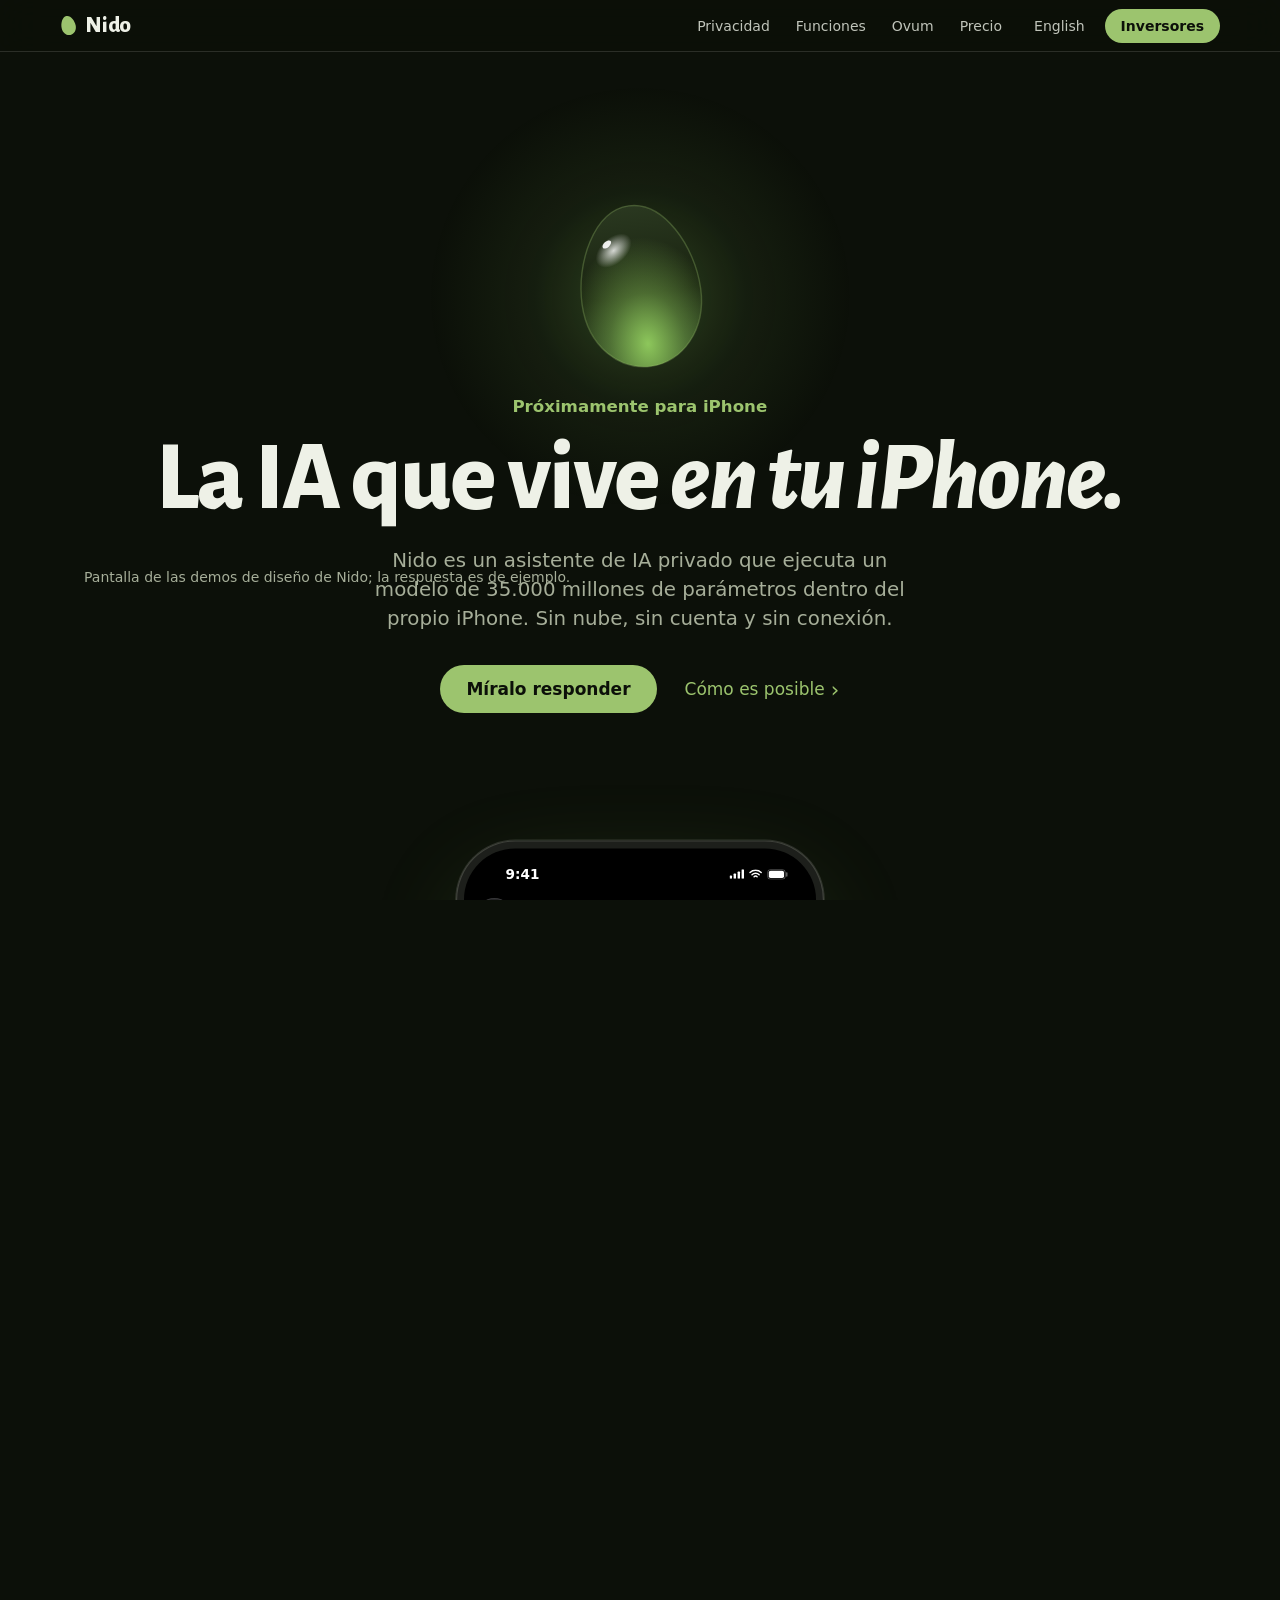
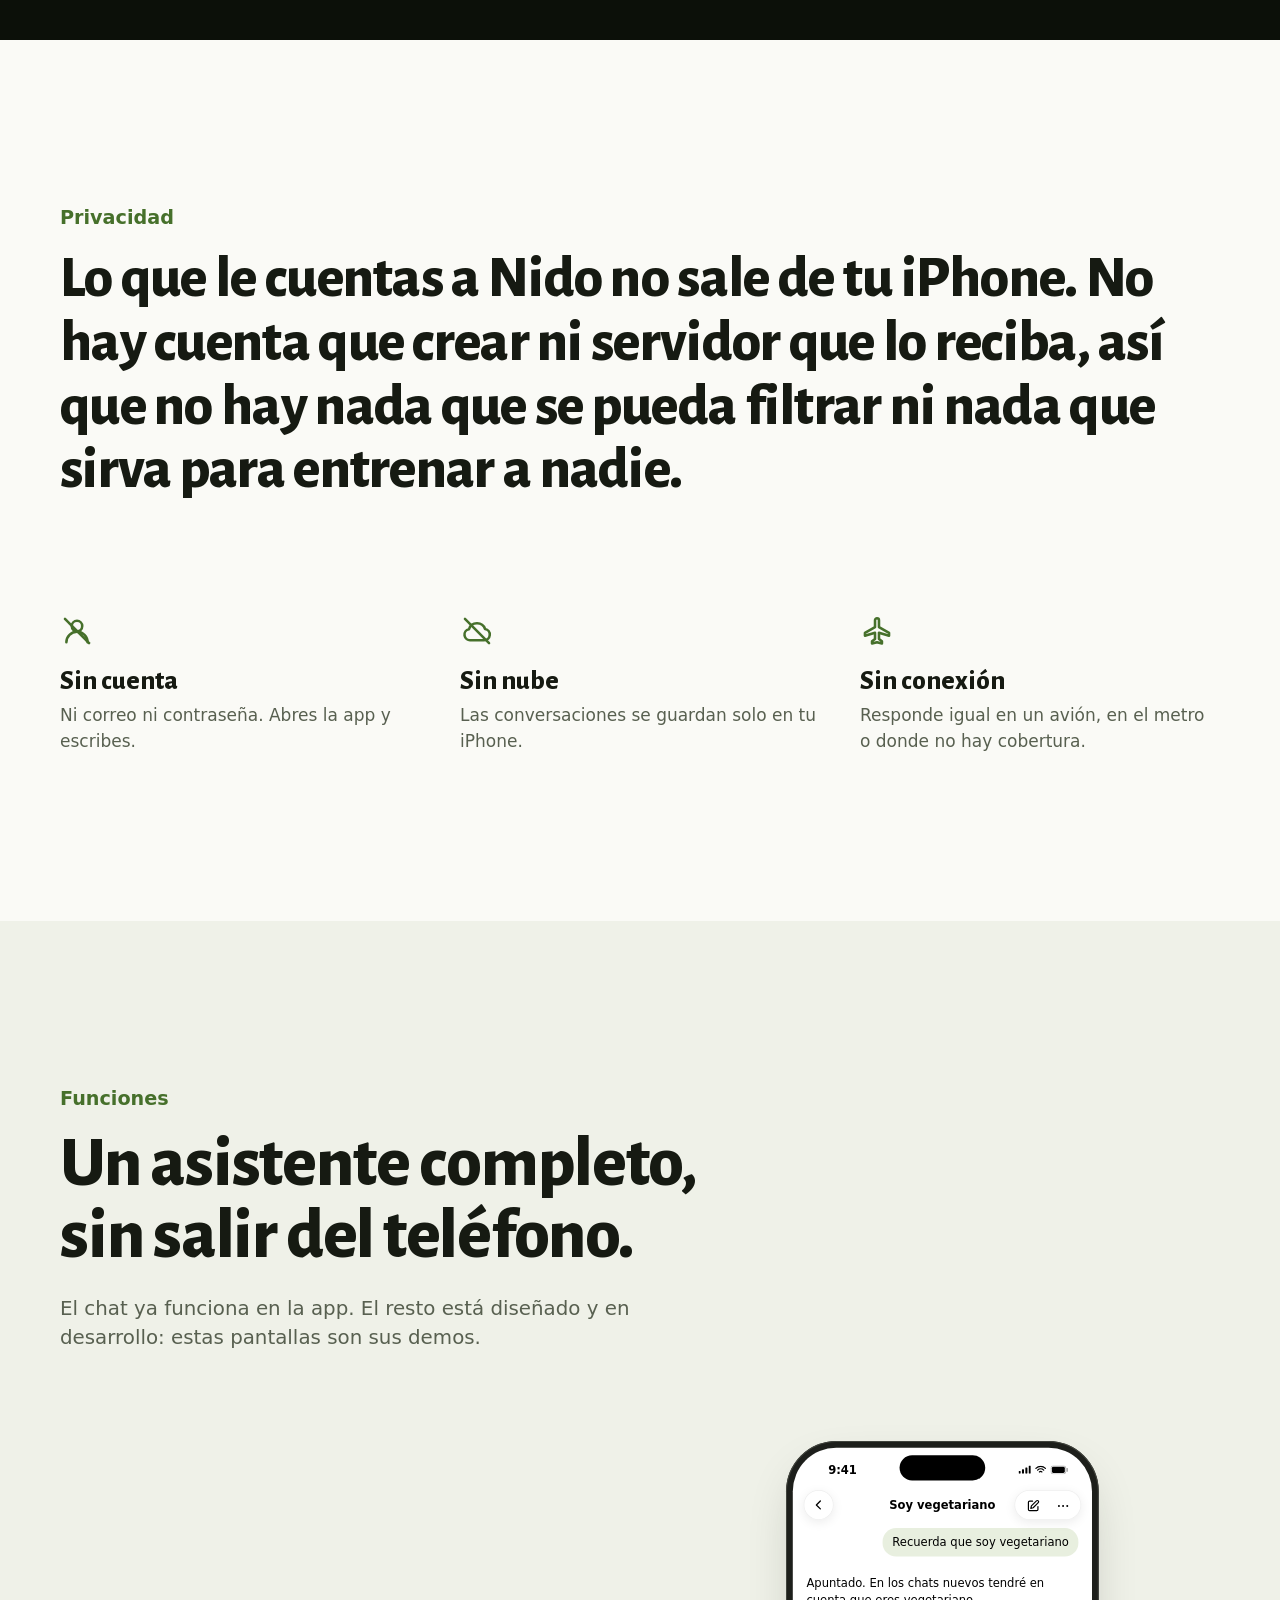
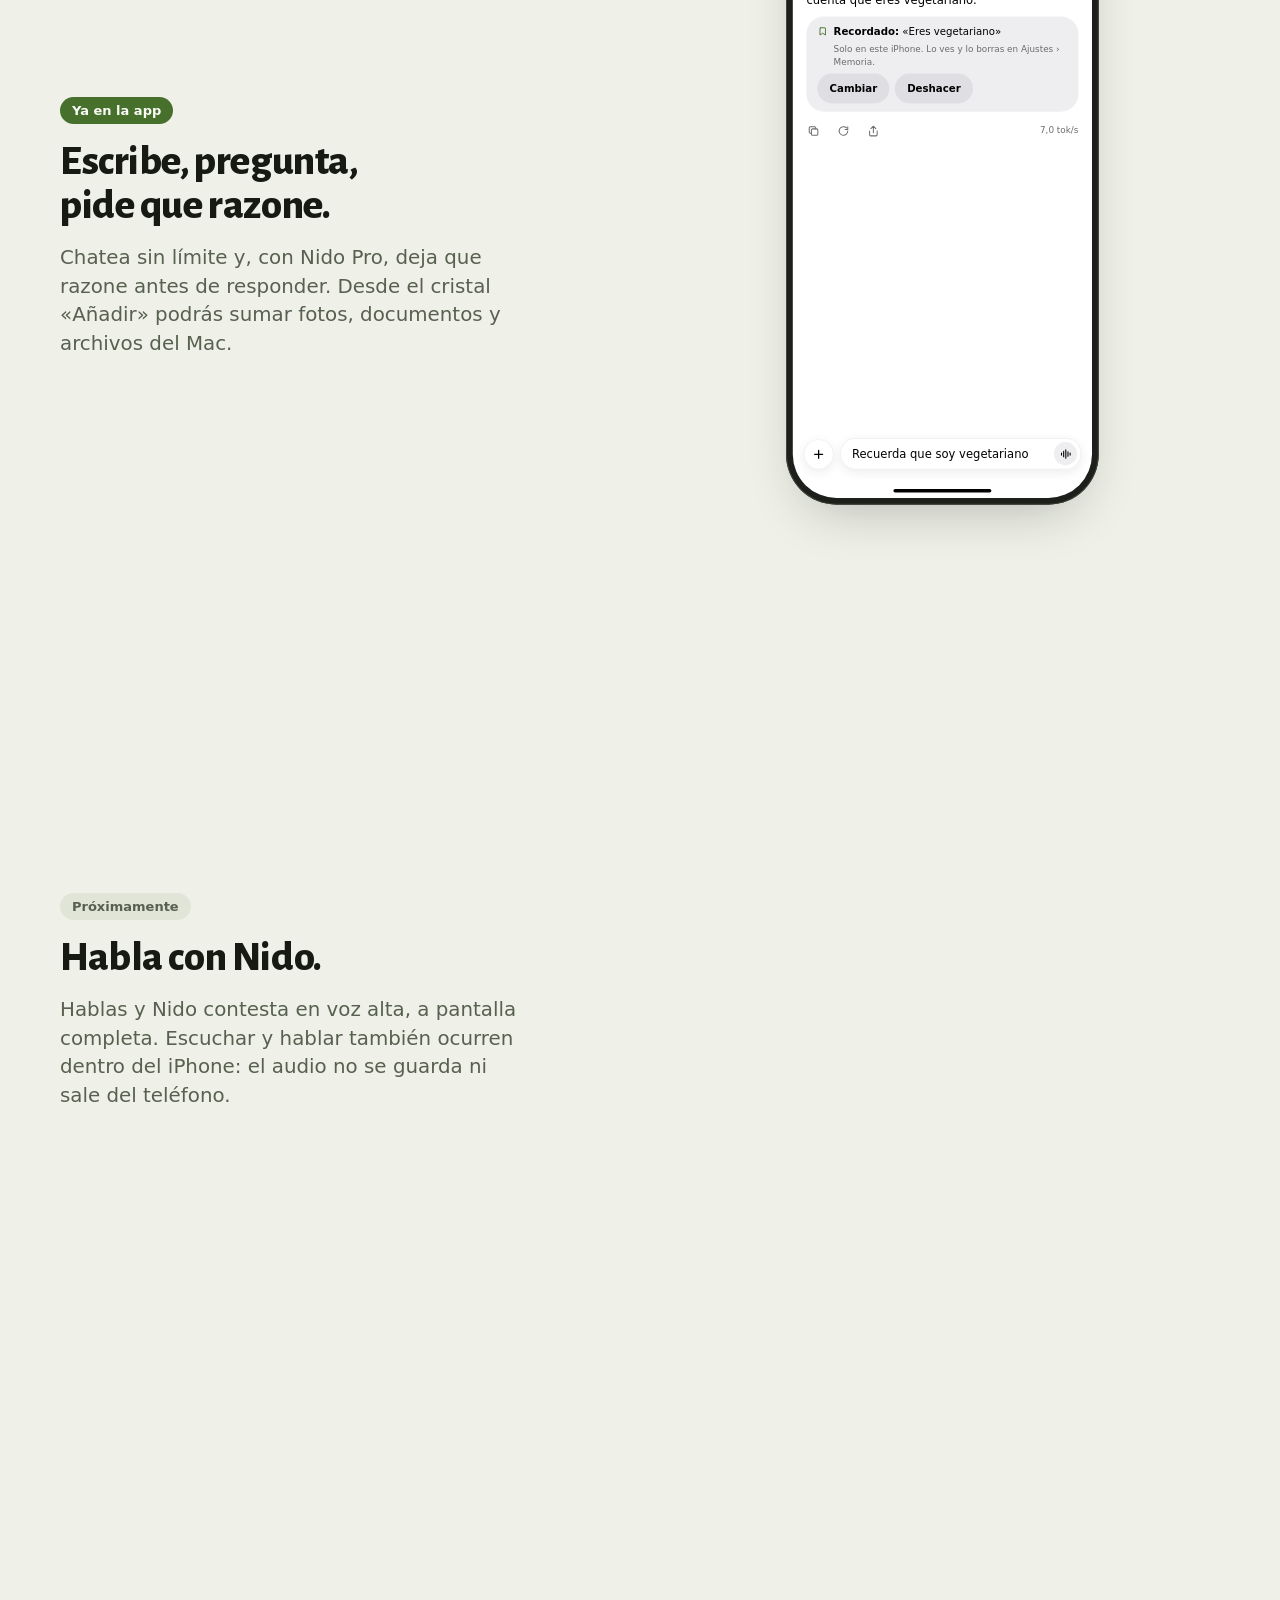
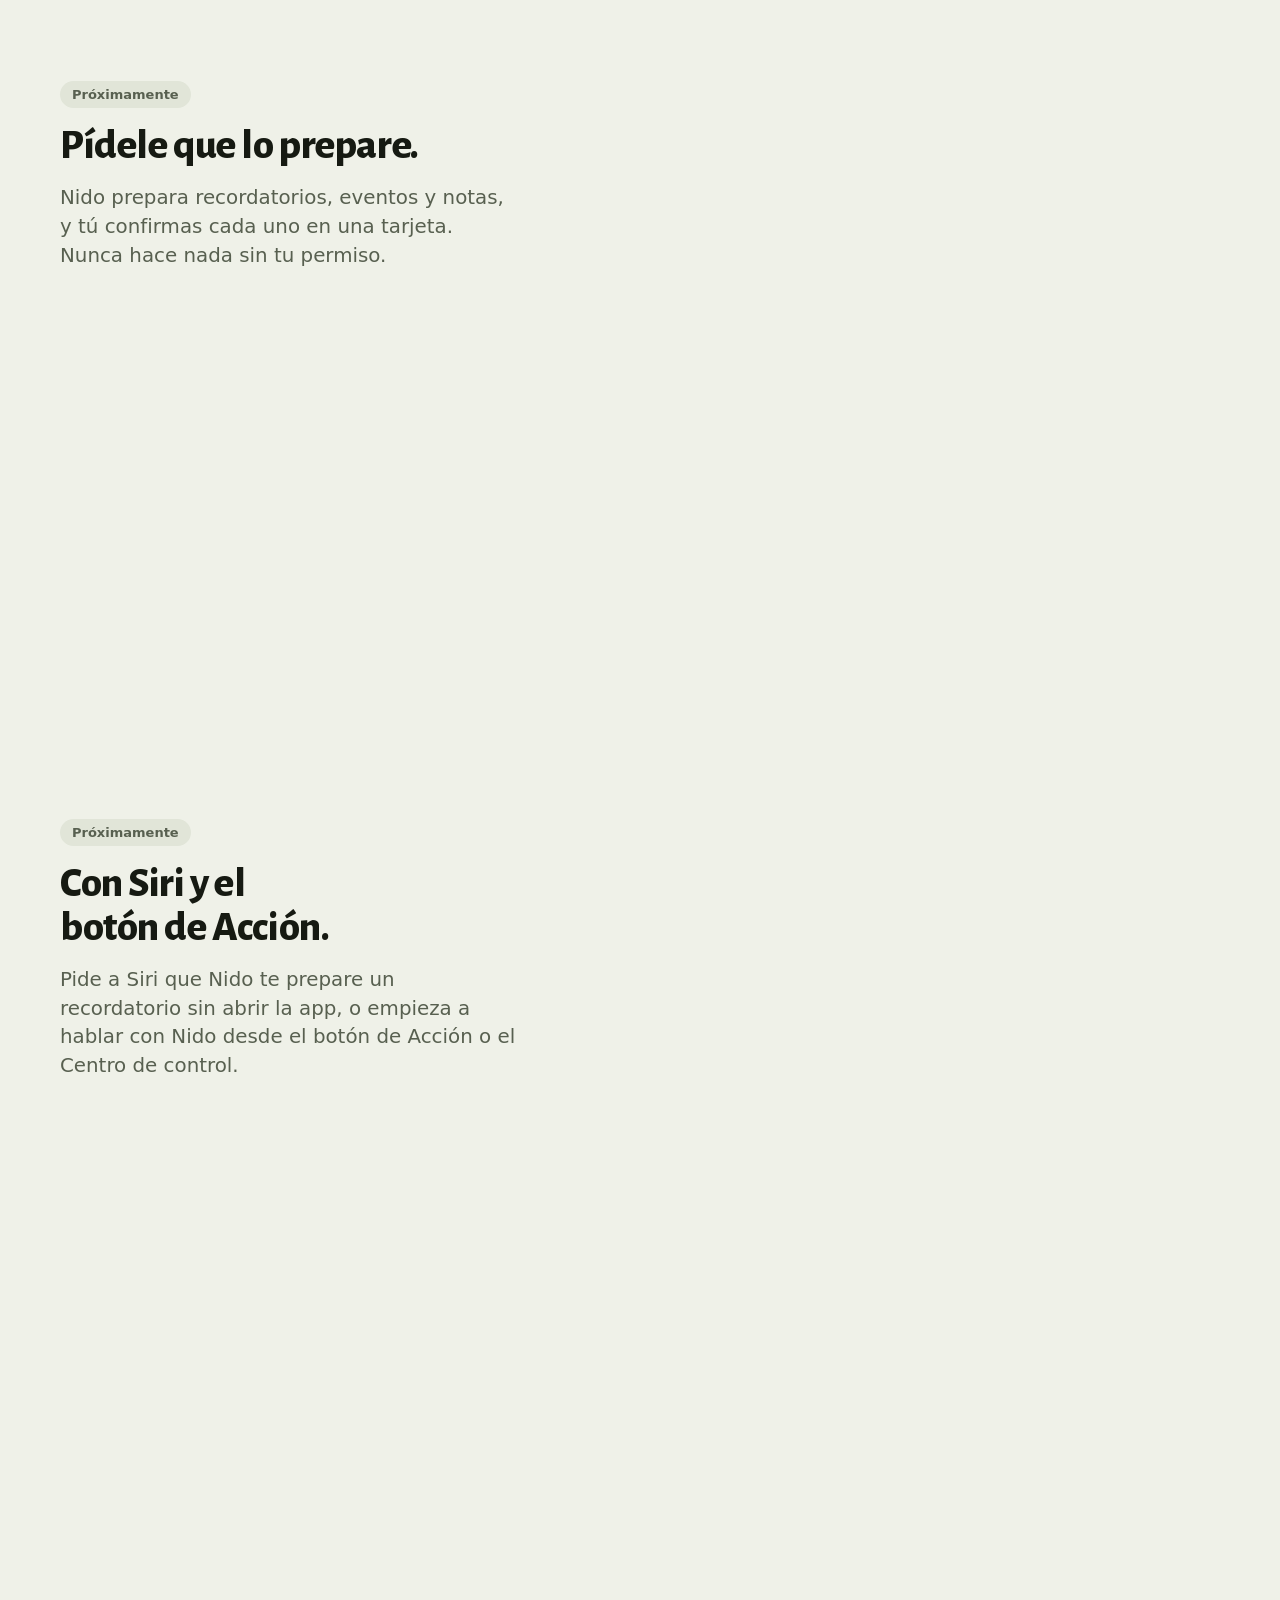
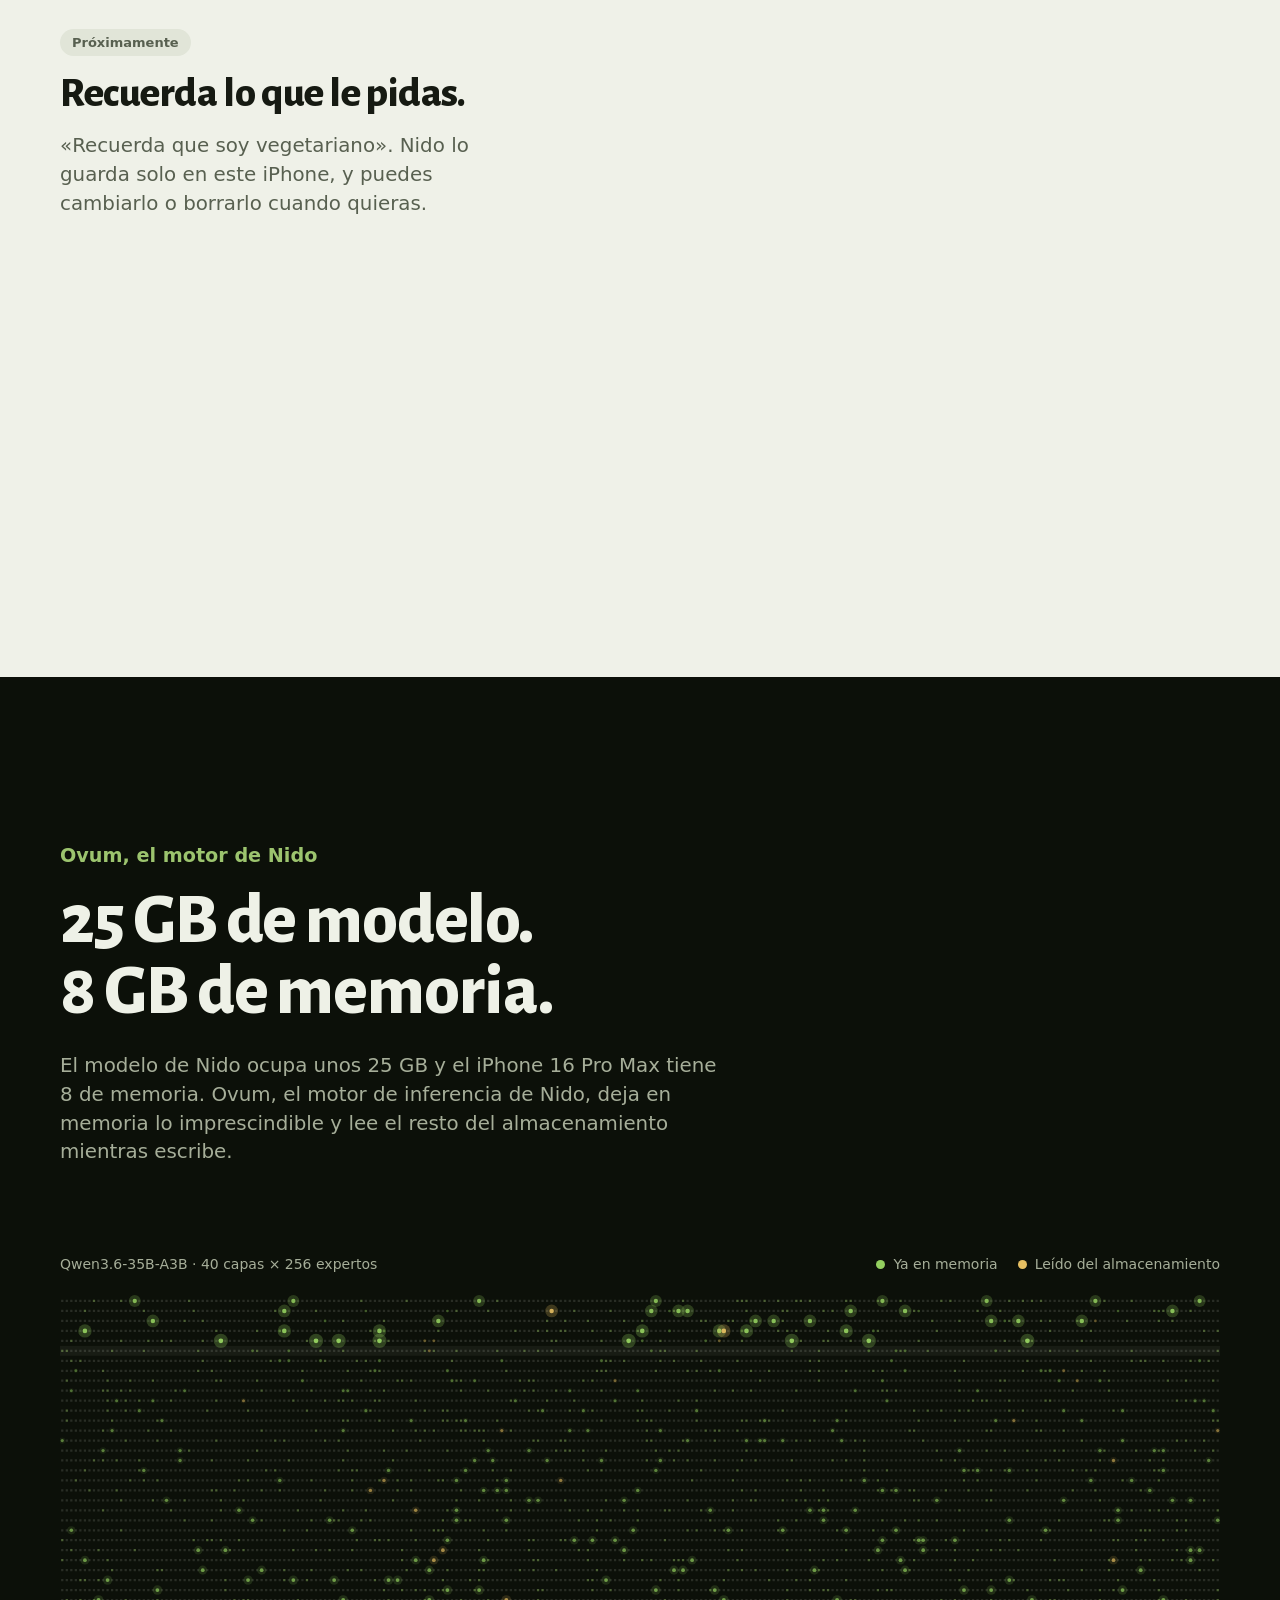
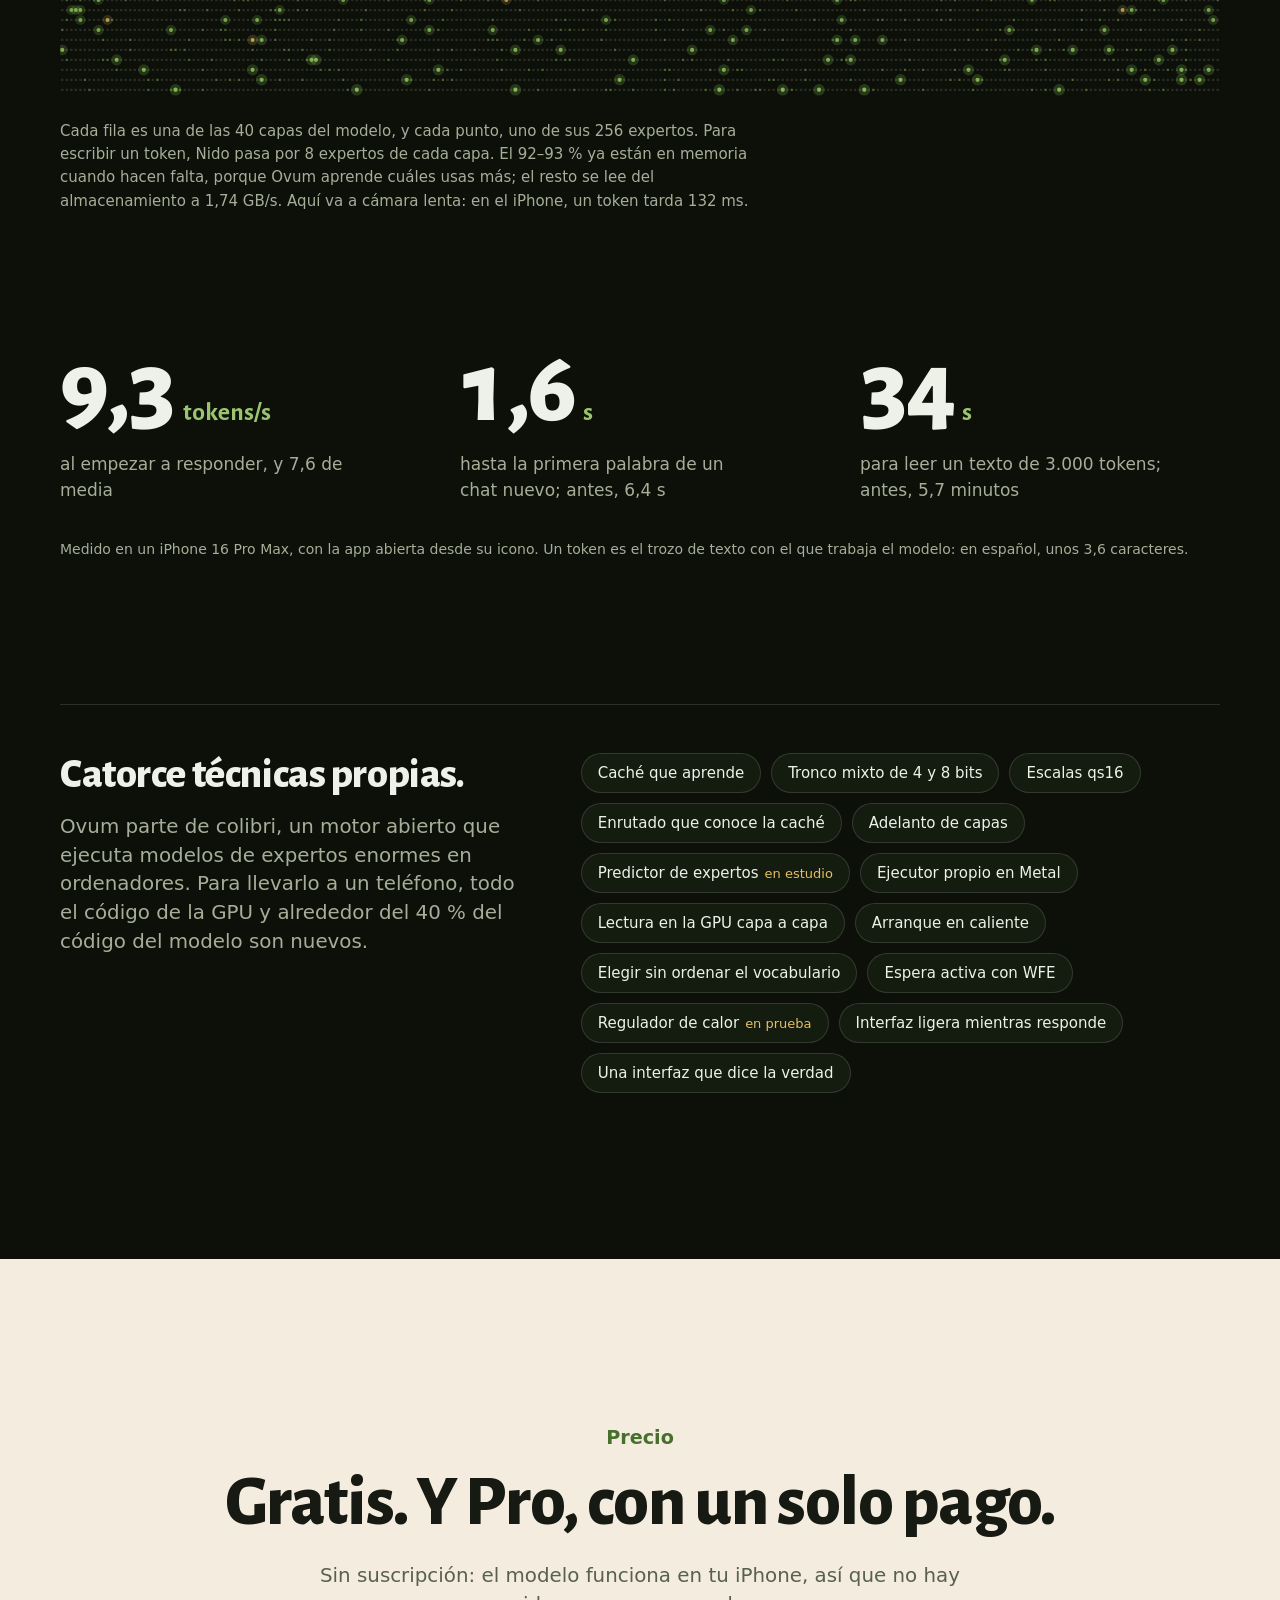
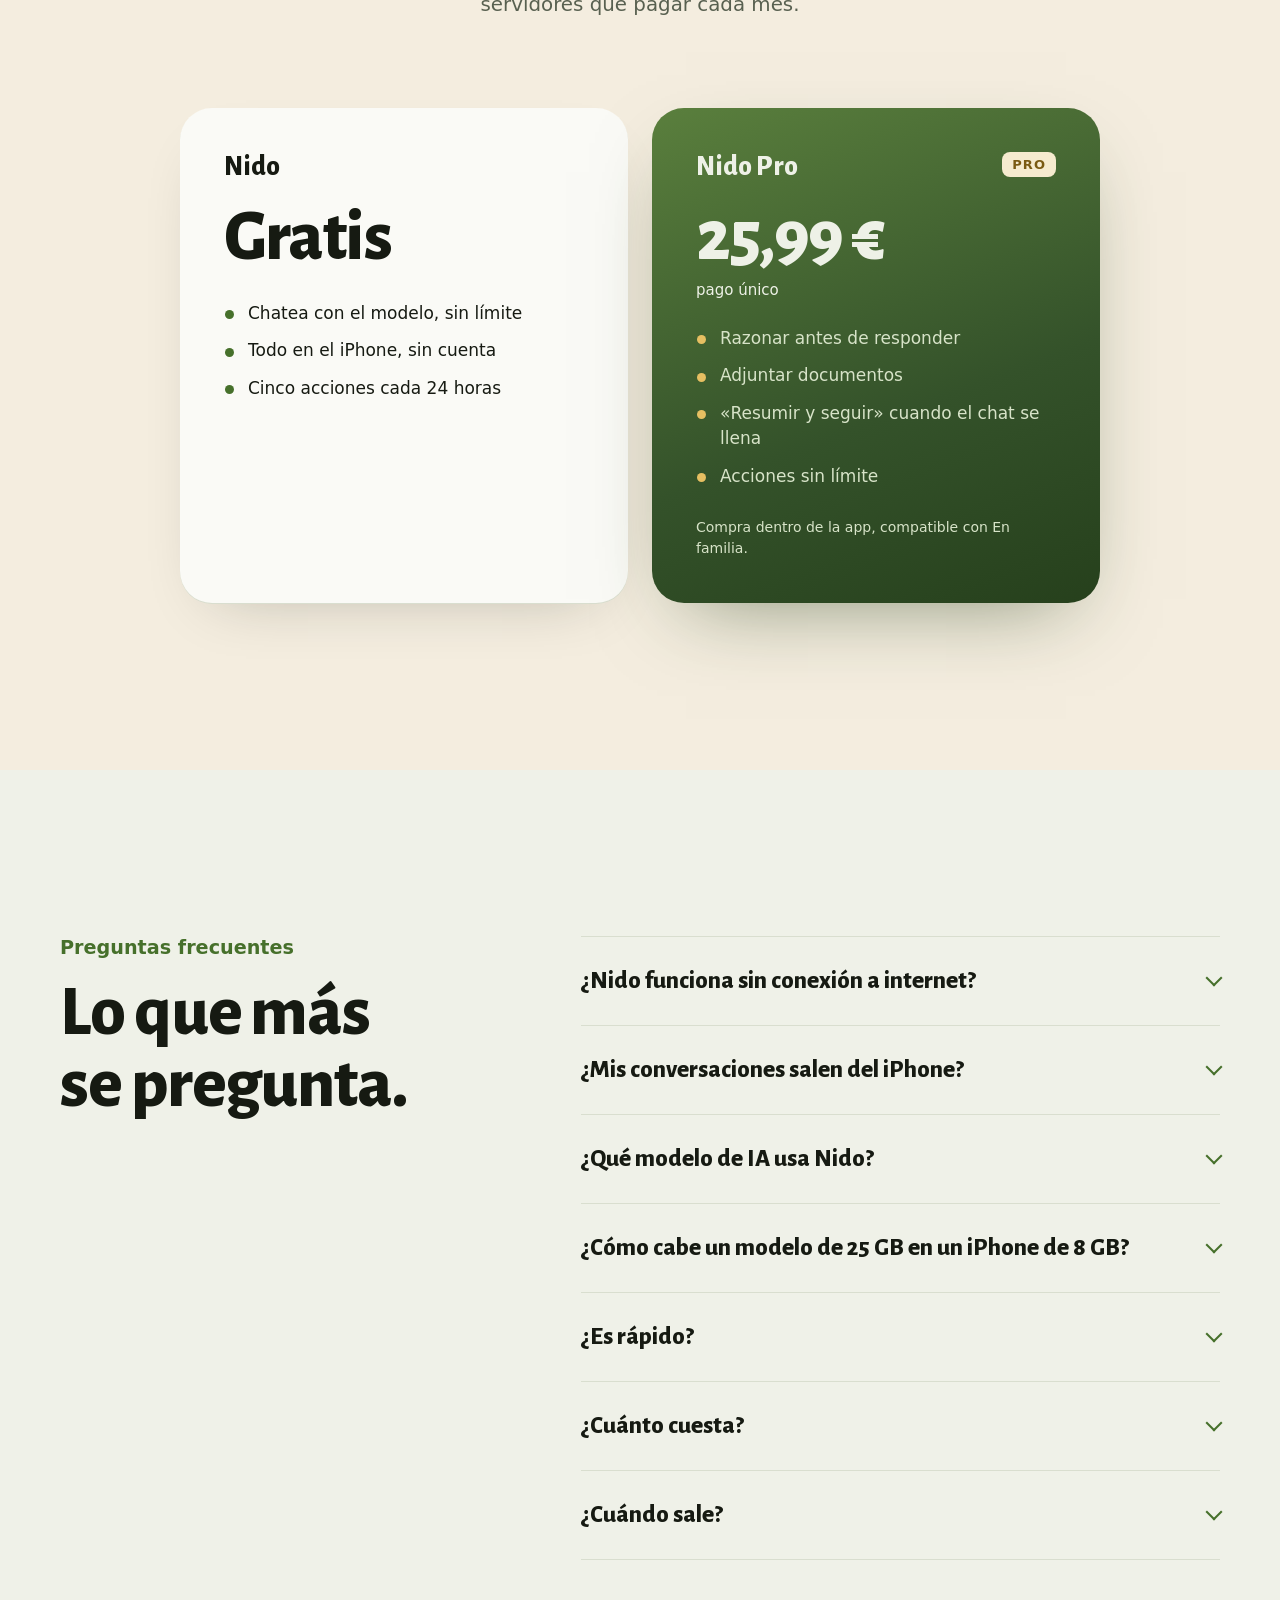
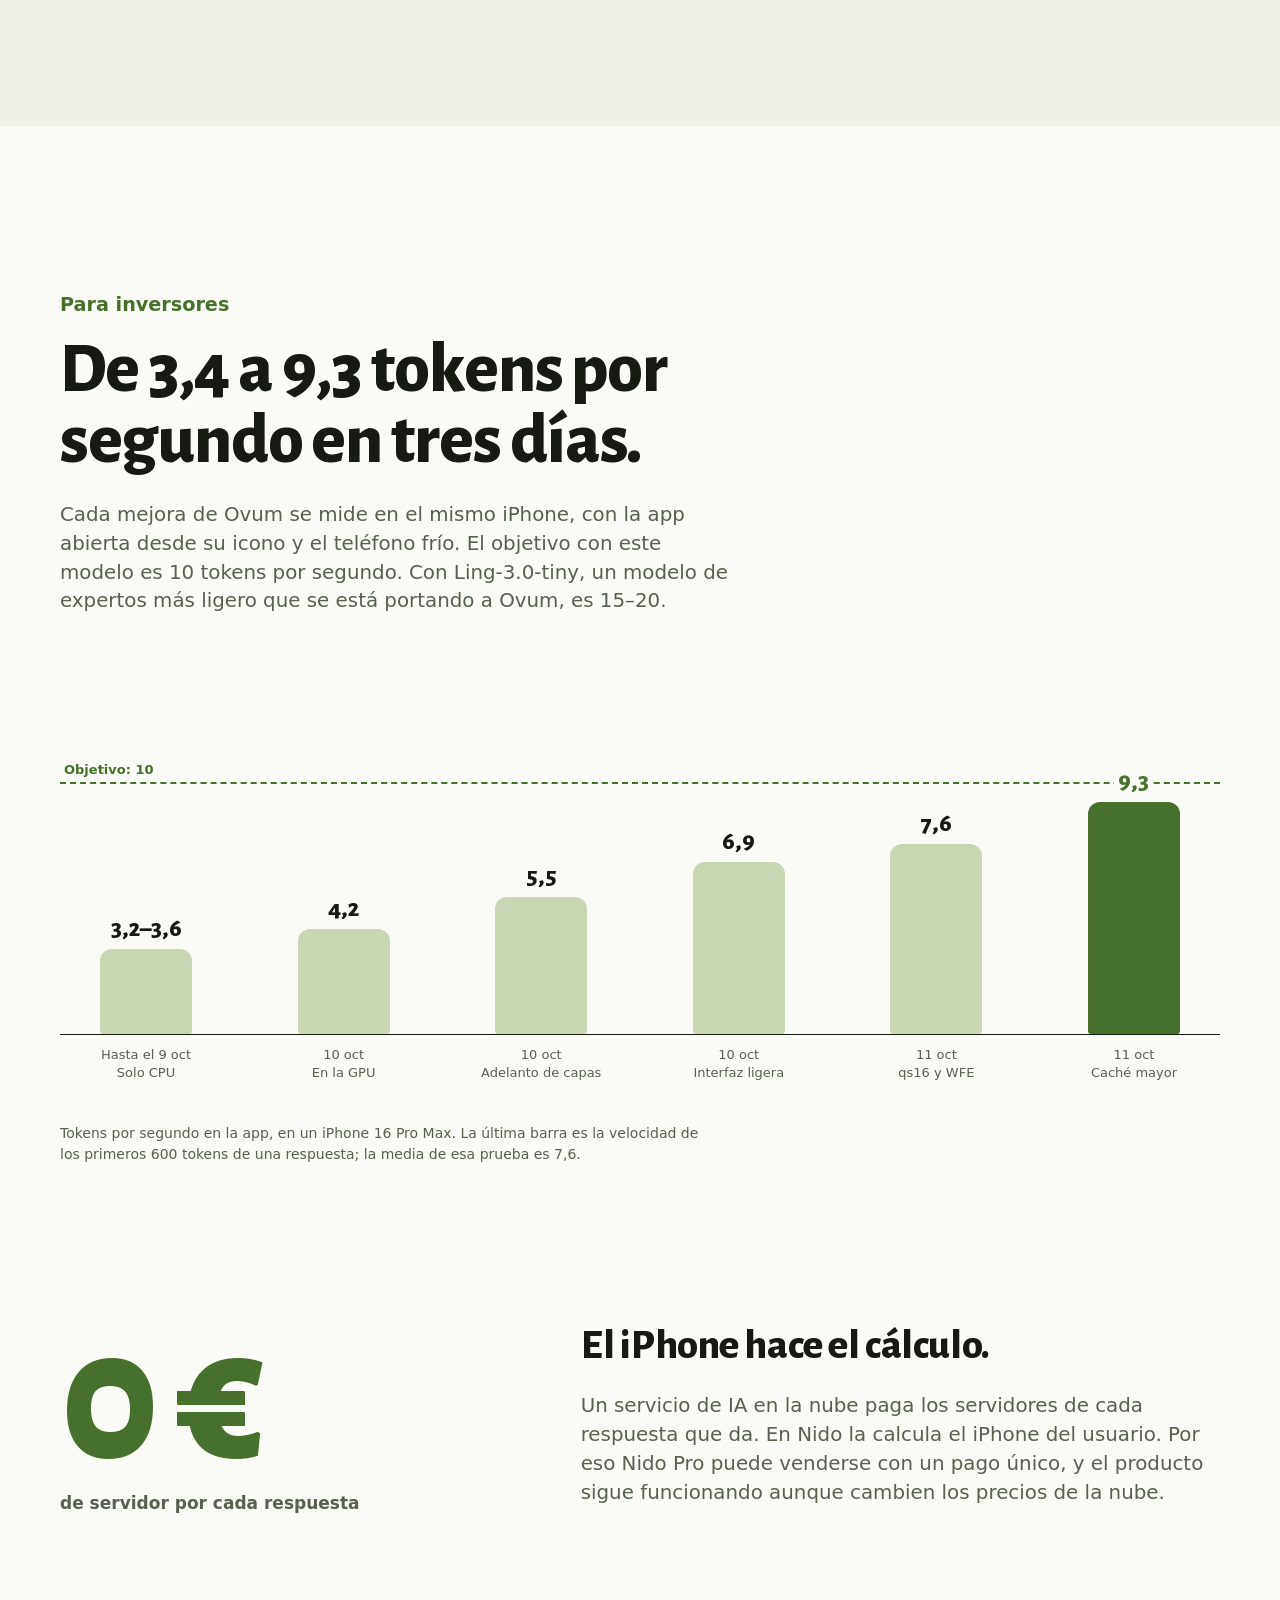
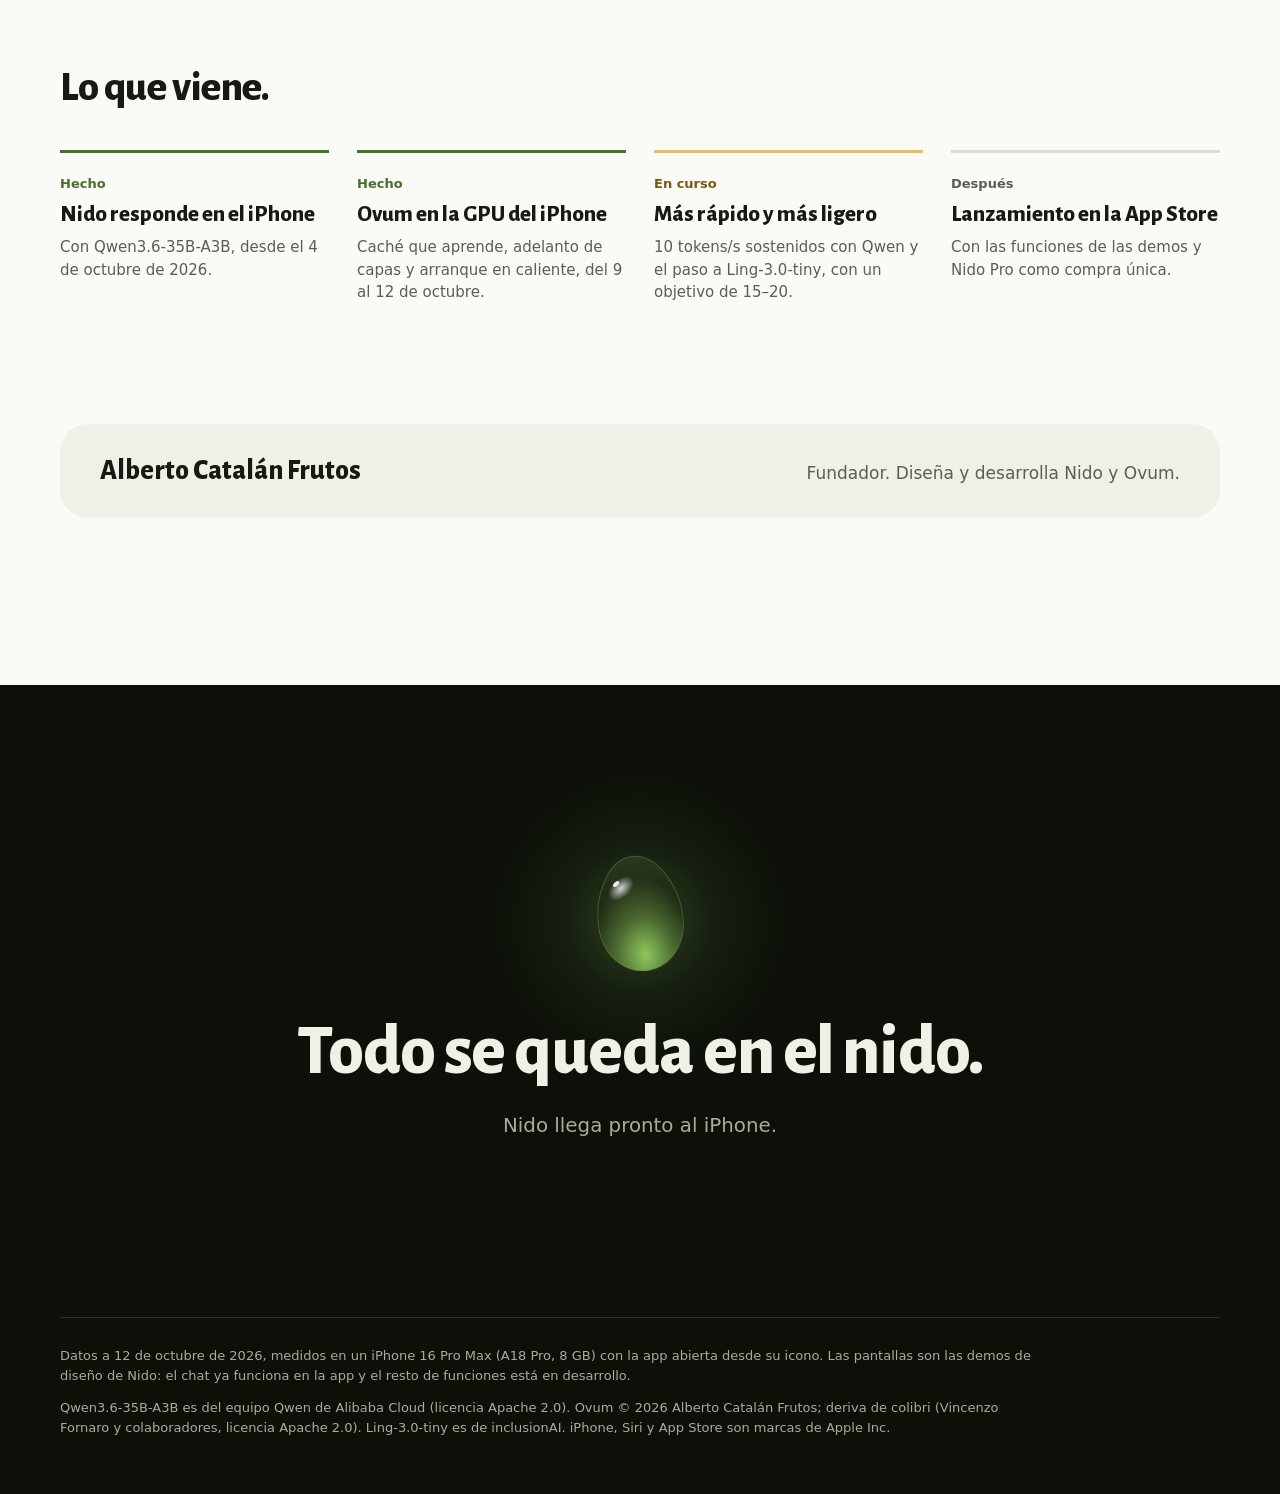
==== commit d1b991cb: "Versión en inglés, SEO y modelo de 25 GB - /en/: la web en inglés, con las pantallas del iPhone trad" ====
--- a/index.html
+++ b/index.html
@@ -3,27 +3,41 @@
 <head>
 <meta charset="utf-8">
 <meta name="viewport" content="width=device-width, initial-scale=1, viewport-fit=cover">
-<meta name="description" content="Nido ejecuta un modelo de 35.000 millones de parámetros dentro del iPhone. Sin nube, sin cuenta y sin conexión. Próximamente para iPhone.">
+<title>Nido · Asistente de IA privado y sin conexión para iPhone</title>
+<meta name="description" content="Nido ejecuta un modelo de IA de 35.000 millones de parámetros dentro del iPhone: sin nube, sin cuenta y sin conexión. Gratis, y Pro con un solo pago.">
+<meta name="robots" content="index, follow, max-image-preview:large, max-snippet:-1, max-video-preview:-1">
+<link rel="canonical" href="https://nidoai.eu/">
+<link rel="alternate" hreflang="es" href="https://nidoai.eu/">
+<link rel="alternate" hreflang="en" href="https://nidoai.eu/en/">
+<link rel="alternate" hreflang="x-default" href="https://nidoai.eu/en/">
+<meta name="author" content="Alberto Catalán Frutos">
 <meta name="theme-color" content="#0C1009">
-<link rel="canonical" href="https://nidoai.eu/">
-<link rel="icon" href="favicon.png" type="image/png">
+<link rel="icon" href="favicon.png" type="image/png" sizes="96x96">
 <link rel="apple-touch-icon" href="apple-touch-icon.png">
+<link rel="preload" href="fuentes/alegreya-sans-800.woff2" as="font" type="font/woff2" crossorigin>
 <meta property="og:type" content="website">
 <meta property="og:locale" content="es_ES">
+<meta property="og:locale:alternate" content="en_US">
 <meta property="og:site_name" content="Nido">
 <meta property="og:title" content="Nido · La IA que vive en tu iPhone">
-<meta property="og:description" content="Nido ejecuta un modelo de 35.000 millones de parámetros dentro del iPhone. Sin nube, sin cuenta y sin conexión. Próximamente para iPhone.">
+<meta property="og:description" content="Nido ejecuta un modelo de IA de 35.000 millones de parámetros dentro del iPhone: sin nube, sin cuenta y sin conexión. Gratis, y Pro con un solo pago.">
 <meta property="og:url" content="https://nidoai.eu/">
 <meta property="og:image" content="https://nidoai.eu/og.png">
+<meta property="og:image:type" content="image/png">
 <meta property="og:image:width" content="1200">
 <meta property="og:image:height" content="630">
+<meta property="og:image:alt" content="Nido: la IA que vive en tu iPhone.">
 <meta name="twitter:card" content="summary_large_image">
+<meta name="twitter:title" content="Nido · La IA que vive en tu iPhone">
+<meta name="twitter:description" content="Nido ejecuta un modelo de IA de 35.000 millones de parámetros dentro del iPhone: sin nube, sin cuenta y sin conexión. Gratis, y Pro con un solo pago.">
+<meta name="twitter:image" content="https://nidoai.eu/og.png">
+<meta name="twitter:image:alt" content="Nido: la IA que vive en tu iPhone.">
+<script type="application/ld+json">{"@context":"https://schema.org","@graph":[{"@type":"Organization","@id":"https://nidoai.eu/#org","name":"Nido","url":"https://nidoai.eu/","logo":"https://nidoai.eu/apple-touch-icon.png","founder":{"@id":"https://nidoai.eu/#founder"}},{"@type":"Person","@id":"https://nidoai.eu/#founder","name":"Alberto Catalán Frutos","jobTitle":"Fundador","worksFor":{"@id":"https://nidoai.eu/#org"}},{"@type":"WebSite","@id":"https://nidoai.eu/#web","url":"https://nidoai.eu/","name":"Nido","inLanguage":["es","en"],"publisher":{"@id":"https://nidoai.eu/#org"}},{"@type":"MobileApplication","@id":"https://nidoai.eu/#app","name":"Nido","url":"https://nidoai.eu/","description":"Nido ejecuta un modelo de IA de 35.000 millones de parámetros dentro del iPhone: sin nube, sin cuenta y sin conexión. Gratis, y Pro con un solo pago.","inLanguage":"es","image":"https://nidoai.eu/og.png","operatingSystem":"iOS","applicationCategory":"UtilitiesApplication","featureList":["Chat con un modelo de 35.000 millones de parámetros dentro del iPhone","Funciona sin conexión","Sin cuenta: las conversaciones se guardan solo en el iPhone","Razonar antes de responder (Nido Pro)","Conversación por voz","Recordatorios, eventos y notas que confirmas tú","Siri y el botón de Acción","Memoria que puedes cambiar y borrar"],"author":{"@id":"https://nidoai.eu/#founder"},"publisher":{"@id":"https://nidoai.eu/#org"},"offers":[{"@type":"Offer","name":"Nido","price":"0","priceCurrency":"EUR"},{"@type":"Offer","name":"Nido Pro","price":"25.99","priceCurrency":"EUR"}]},{"@type":"FAQPage","@id":"https://nidoai.eu/#page","url":"https://nidoai.eu/","name":"Nido · Asistente de IA privado y sin conexión para iPhone","description":"Nido ejecuta un modelo de IA de 35.000 millones de parámetros dentro del iPhone: sin nube, sin cuenta y sin conexión. Gratis, y Pro con un solo pago.","inLanguage":"es","isPartOf":{"@id":"https://nidoai.eu/#web"},"about":{"@id":"https://nidoai.eu/#app"},"primaryImageOfPage":{"@type":"ImageObject","url":"https://nidoai.eu/og.png","width":1200,"height":630},"mainEntity":[{"@type":"Question","name":"¿Nido funciona sin conexión a internet?","acceptedAnswer":{"@type":"Answer","text":"Sí. El modelo de IA va dentro del iPhone, así que Nido responde igual en modo avión, en el metro o donde no hay cobertura."}},{"@type":"Question","name":"¿Mis conversaciones salen del iPhone?","acceptedAnswer":{"@type":"Answer","text":"No. Se guardan solo en tu iPhone, y Nido no necesita cuenta ni servidor para responder. Nadie más las lee ni las usa para entrenar modelos."}},{"@type":"Question","name":"¿Qué modelo de IA usa Nido?","acceptedAnswer":{"@type":"Answer","text":"Qwen3.6-35B-A3B, un modelo de expertos de 35.000 millones de parámetros del equipo Qwen de Alibaba Cloud. Lo ejecuta Ovum, el motor de inferencia de Nido."}},{"@type":"Question","name":"¿Cómo cabe un modelo de 25 GB en un iPhone de 8 GB?","acceptedAnswer":{"@type":"Answer","text":"Ovum deja en memoria los expertos del modelo que más usas y lee el resto del almacenamiento mientras escribe. Cuando hacen falta, el 92–93 % ya están en memoria."}},{"@type":"Question","name":"¿Es rápido?","acceptedAnswer":{"@type":"Answer","text":"En un iPhone 16 Pro Max, la primera palabra de un chat nuevo llega en 1,6 segundos, y Nido escribe a 7,6 tokens por segundo de media (9,3 al empezar a responder)."}},{"@type":"Question","name":"¿Cuánto cuesta?","acceptedAnswer":{"@type":"Answer","text":"Nido es gratis, con chat sin límite. Nido Pro cuesta 25,99 € con un solo pago, sin suscripción, y es compatible con En familia."}},{"@type":"Question","name":"¿Cuándo sale?","acceptedAnswer":{"@type":"Answer","text":"Nido llegará pronto a la App Store. El chat ya funciona en la app; el resto de funciones está diseñado y en desarrollo."}}]}]}</script>
 <style>:root{color-scheme:light}img{max-width:100%}</style>
-<title>Nido · La IA que vive en tu iPhone</title>
 <link rel="stylesheet" href="fuentes/fuentes.css">
 <link rel="stylesheet" href="tokens.css">
 <link rel="stylesheet" href="kit.css">
-<style>:root{--night: #0C1009;--night-2: #141B0F;--night-glow: #1B2614;--on-night: #EEF1E7;--on-night-2: #A6AE99;--night-line: rgba(238, 241, 231, .14);--paper: #FAFAF6;--paper-2: #EFF1E8;--shell: #F4EDDF;--ink: #161A12;--ink-2: #586050;--ink-faint: #C5CABB;--line: #D9DECF;--chip: #E1E5D8;--moss: #46702B;--sprout: #9CC46E;--sprout-hi: #B1D488;--straw: #E6BF62;--straw-ink: #7A5A12;--straw-fill: #F6EBCF;--bar: #C8D6B4;--pro-0: #5A7F3D;--pro-1: #34522A;--pro-2: #26401C;--pro-text: #D7E3C8;--egg-0: #2A3820;--egg-1: #18220F;--egg-2: #20311A;--egg-glow: #93CF5F;--egg-rim: rgba(156, 196, 110, .3);--egg-shine: #FFFFFF;--halo: rgba(120, 175, 80, .32);--halo-2: rgba(120, 175, 80, .09);--phone-glow: rgba(147, 207, 95, .24);--phone-shadow: rgba(22, 26, 18, .3);--pro-shadow: rgba(38, 64, 28, .55);--field-off: rgba(238, 241, 231, .13);--field-mem: rgba(156, 196, 110, .45);--field-band: rgba(238, 241, 231, .05);--top-night: rgba(12, 16, 9, .72);--top-paper: rgba(250, 250, 246, .8);--font-display: "Alegreya Sans", "Avenir Next", "Segoe UI", system-ui, sans-serif;--font-text: -apple-system, BlinkMacSystemFont, "SF Pro Text", "Segoe UI", Roboto, system-ui, sans-serif;--t-hero: 800 clamp(46px, 7.6vw, 108px)/.96 var(--font-display);--t-h2: 800 clamp(38px, 5.6vw, 76px)/1 var(--font-display);--t-h3: 800 clamp(28px, 3.3vw, 44px)/1.04 var(--font-display);--t-lead: 400 clamp(18px, 1.55vw, 22px)/1.45 var(--font-text);--t-body: 400 17px/1.5 var(--font-text);--t-small: 400 14px/1.5 var(--font-text);--ease: cubic-bezier(.22, .8, .22, 1)}html{scroll-padding-top:56px}@media (prefers-reduced-motion: no-preference){html{scroll-behavior:smooth}}body{margin:0;background:var(--night);color:var(--ink);font:var(--t-body);-webkit-font-smoothing:antialiased}main{display:block;overflow-x:clip}a:focus-visible,button:focus-visible{outline:2px solid var(--moss);outline-offset:3px;border-radius:8px}[data-tone=night] a:focus-visible,[data-tone=night] button:focus-visible{outline-color:var(--sprout)}.nw-top{position:fixed;z-index:40;top:0;left:0;right:0;box-sizing:border-box;height:calc(52px + env(safe-area-inset-top,0px));padding:env(safe-area-inset-top,0px) max(16px,calc((100% - 1160px)/2)) 0;display:flex;align-items:center;gap:16px;background:var(--top-night);color:var(--on-night);-webkit-backdrop-filter:saturate(1.5) blur(20px);backdrop-filter:saturate(1.5) blur(20px);border-bottom:1px solid var(--night-line);transition:background-color .35s,color .35s,border-color .35s}.nw-top[data-tone=light]{background:var(--top-paper);color:var(--ink);border-color:var(--line)}.nw-brand{display:inline-flex;align-items:center;gap:8px;min-height:44px;color:inherit;text-decoration:none;font:800 23px/1 var(--font-display);letter-spacing:-.01em}.nw-logo{width:17px;height:21px;fill:var(--sprout);transition:fill .35s}.nw-top[data-tone=light] .nw-logo{fill:var(--moss)}.nw-links{display:flex;gap:2px;margin-left:auto}.nw-links a{padding:10px 12px;border-radius:999px;color:inherit;opacity:.8;text-decoration:none;font:500 14px/1 var(--font-text);transition:opacity .2s}.nw-links a:hover{opacity:1}.nw-pill{display:inline-flex;align-items:center;min-height:34px;padding:0 16px;border-radius:999px;background:var(--sprout);color:var(--night);text-decoration:none;font:600 14px/1 var(--font-text);transition:background-color .35s,color .35s}.nw-top[data-tone=light] .nw-pill{background:var(--moss);color:var(--paper)}@media (max-width: 720px){.nw-links{display:none}.nw-pill{margin-left:auto}}.nw-sec{position:relative;padding-block:clamp(96px,13vw,168px);padding-inline:clamp(16px,4vw,48px);scroll-margin-top:52px}section[data-tone=night]{background:var(--night);color:var(--on-night);color-scheme:dark}section[data-tone=paper]{background:var(--paper);color:var(--ink)}section[data-tone=paper-2]{background:var(--paper-2);color:var(--ink)}section[data-tone=shell]{background:var(--shell);color:var(--ink)}.nw-wrap{max-width:1160px;margin-inline:auto}.nw-head{margin-bottom:clamp(48px,7vw,88px)}.nw-center{text-align:center}.nw-center .nw-lead{margin-inline:auto}.nw-eyebrow{margin:0 0 16px;font:600 clamp(17px,1.5vw,21px)/1.3 var(--font-text);color:var(--moss)}section[data-tone=night] .nw-eyebrow{color:var(--sprout)}.nw-h2{margin:0;font:var(--t-h2);letter-spacing:-.015em;text-wrap:balance}.nw-h3{margin:0;font:var(--t-h3);letter-spacing:-.01em;text-wrap:balance}.nw-lead{margin:24px 0 0;max-width:34em;font:var(--t-lead);color:var(--ink-2);text-wrap:pretty}section[data-tone=night] .nw-lead{color:var(--on-night-2)}.nw-phone{display:flex;justify-content:center}.nw-phone .phone-slot{flex:none}.nw-phone .device{box-shadow:inset 0 0 0 1.5px var(--device-edge),0 30px 80px -30px var(--phone-shadow)}section[data-tone=night] .nw-phone .device{box-shadow:inset 0 0 0 1.5px var(--device-edge),0 0 0 1px var(--night-line),0 40px 140px -30px var(--phone-glow)}.nw-still,.nw-still *,.nw-still *:before,.nw-still *:after{animation:none!important;transition:none!important}.nw-bigegg,.nw-endegg{position:relative}.nw-bigegg svg,.nw-endegg svg{position:relative;display:block;width:100%;height:auto;overflow:visible}.nw-halo{position:absolute;left:50%;top:56%;width:300%;aspect-ratio:1;transform:translate(-50%,-50%);border-radius:50%;background:radial-gradient(closest-side,var(--halo),var(--halo-2) 50%,transparent);pointer-events:none}.nw-hero{position:relative;background:radial-gradient(90% 60% at 50% 30%,var(--night-glow),var(--night) 70%);color:var(--on-night)}.nw-stage{position:relative}.nw-copy{position:relative;z-index:2;box-sizing:border-box;display:flex;flex-direction:column;align-items:center;text-align:center;padding:128px clamp(16px,4vw,48px) 72px}.nw-egg-slot{width:clamp(104px,11vw,150px);margin-bottom:22px}.nw-bigegg{transform-origin:0 0}.nw-copy-txt{display:flex;flex-direction:column;align-items:center}.nw-kicker{margin:0 0 14px;font:600 clamp(15px,1.3vw,18px)/1.3 var(--font-text);color:var(--sprout)}.nw-hero h1{max-width:11em;margin:0;font:var(--t-hero);letter-spacing:-.02em;text-wrap:balance}.nw-hero h1 em{font-style:italic}.nw-sub{max-width:31em;margin:22px 0 0;font:var(--t-lead);color:var(--on-night-2);text-wrap:balance}.nw-ctas{display:flex;flex-wrap:wrap;justify-content:center;align-items:center;gap:12px 28px;margin-top:32px}.nw-btn{display:inline-flex;align-items:center;min-height:48px;padding:0 26px;border-radius:999px;background:var(--sprout);color:var(--night);text-decoration:none;font:600 17px/1 var(--font-text);transition:background-color .2s,transform .2s var(--ease)}.nw-btn:hover{background:var(--sprout-hi);transform:translateY(-1px)}.nw-more{display:inline-flex;align-items:center;min-height:44px;color:var(--sprout);text-decoration:none;font:500 17px/1 var(--font-text)}.nw-more:after{content:"\203a";margin-left:6px;font-size:1.25em;transition:transform .2s var(--ease)}.nw-more:hover:after{transform:translate(3px)}.nw-show{position:relative;z-index:1;box-sizing:border-box;display:grid;grid-template-columns:minmax(0,1fr) minmax(0,400px);gap:32px 64px;align-items:center;max-width:1080px;margin:0 auto;padding:0 clamp(16px,4vw,48px) 128px}.nw-anchor{display:block;grid-column:1 / -1;height:0}.nw-beat-stack{display:flex;flex-direction:column;gap:40px}.nw-beat h2{margin:0;font:var(--t-h3);letter-spacing:-.01em;text-wrap:balance}.nw-beat p{max-width:26em;margin:12px 0 0;font:var(--t-lead);color:var(--on-night-2);text-wrap:pretty}.nw-cap{display:flex;flex-wrap:wrap;align-items:center;gap:8px 14px;margin:36px 0 0;font:var(--t-small);color:var(--on-night-2)}.nw-again{min-height:44px;padding:0 18px;border:1px solid var(--night-line);border-radius:999px;background:transparent;color:var(--sprout);font:600 14px/1 var(--font-text);cursor:pointer}.nw-again:hover{border-color:var(--sprout)}.nw-live-wrap{display:flex;justify-content:center;min-width:0}@media (max-width: 860px){.nw-show{grid-template-columns:minmax(0,1fr)}.nw-live-wrap{order:-1}.nw-anchor{order:-2}}.nw-hero[data-mode=scroll]{height:360vh;height:360svh}.nw-hero[data-mode=scroll] .nw-stage{position:sticky;top:0;height:100vh;height:100svh;overflow:hidden}.nw-hero[data-mode=scroll] .nw-copy{position:absolute;inset:0;justify-content:center;padding-top:52px;padding-bottom:40px;pointer-events:none}.nw-hero[data-mode=scroll] .nw-copy-txt{pointer-events:auto;will-change:opacity,transform}.nw-hero[data-mode=scroll] .nw-bigegg{will-change:transform,opacity}.nw-hero[data-mode=scroll] .nw-show{position:absolute;inset:0;display:block;max-width:none;padding:0}.nw-hero[data-mode=scroll] .nw-live-wrap{display:block}.nw-hero[data-mode=scroll] #nw-live{position:absolute;transform:translate3d(0,120vh,0);will-change:transform}.nw-hero[data-mode=scroll] #nw-live .legg{opacity:var(--legg-o, 0)}.nw-hero[data-mode=scroll] .nw-beats{position:absolute;box-sizing:border-box;display:flex;flex-direction:column;justify-content:center}.nw-hero[data-mode=scroll] .nw-beat-stack{display:grid}.nw-hero[data-mode=scroll] .nw-beat{grid-area:1 / 1;opacity:0;will-change:opacity,transform}.nw-hero[data-mode=scroll] .nw-cap{opacity:var(--cap, 0)}.nw-hero[data-mode=scroll] .nw-beats[data-wide="0"]{justify-content:flex-start;text-align:center}.nw-hero[data-mode=scroll] .nw-beats[data-wide="0"] .nw-beat h2{font-size:clamp(26px,7.4vw,34px)}.nw-hero[data-mode=scroll] .nw-beats[data-wide="0"] .nw-beat p{margin:8px auto 0;font-size:17px}.nw-hero[data-mode=scroll] .nw-beats[data-wide="0"] .nw-cap{justify-content:center;margin-top:14px}@media (max-height: 700px){.nw-hero[data-mode=scroll] .nw-beats[data-wide="0"] .nw-cap{display:none}}.nw-say{max-width:21em;margin:0;font:800 clamp(32px,4.6vw,64px)/1.08 var(--font-display);letter-spacing:-.012em;text-wrap:pretty}.nw-say.nw-lit .nw-wd{color:var(--ink-faint);transition:color .3s}.nw-say.nw-lit .nw-wd.on{color:var(--ink)}.nw-pillars{display:grid;grid-template-columns:repeat(3,minmax(0,1fr));gap:40px;margin:clamp(64px,9vw,112px) 0 0;padding:0;list-style:none}.nw-pillars svg{display:block;width:34px;height:34px;color:var(--moss)}.nw-pillars h3{margin:18px 0 0;font:800 27px/1.1 var(--font-display)}.nw-pillars p{max-width:22em;margin:8px 0 0;color:var(--ink-2)}@media (max-width: 760px){.nw-pillars{grid-template-columns:minmax(0,1fr);gap:36px}}.nw-feat-grid{display:grid;grid-template-columns:minmax(0,1fr) minmax(0,1fr);gap:48px}.nw-feat{display:flex;align-items:center;min-height:86vh;min-height:86svh}.nw-feat-txt{max-width:27em}.nw-chip{display:inline-flex;margin:0;padding:7px 12px;border-radius:999px;background:var(--chip);color:var(--ink-2);font:600 13px/1 var(--font-text)}.nw-chip.is-live{background:var(--moss);color:var(--paper)}.nw-feat h3{margin:16px 0 0;font:var(--t-h3);letter-spacing:-.01em;text-wrap:balance}.nw-feat-txt>p:last-child{margin:16px 0 0;font:var(--t-lead);color:var(--ink-2);text-wrap:pretty}.nw-feat-fig{display:none;min-width:0}.nw-feat-side{position:relative;min-width:0}.nw-stack{position:sticky;top:calc(50vh - 488px * var(--s, .6) + 26px);width:calc(460px * var(--s, .6));height:calc(976px * var(--s, .6));margin-inline:auto}.nw-stack .nw-phone{position:absolute;inset:0;opacity:0;transform:scale(.96);transition:opacity .6s var(--ease),transform .8s var(--ease)}.nw-stack .nw-phone.on{opacity:1;transform:none}@media (max-width: 900px){.nw-feat-grid{grid-template-columns:minmax(0,1fr)}.nw-feat-side{display:none}.nw-feat{flex-direction:column;align-items:stretch;gap:32px;min-height:0;padding-block:36px}.nw-feat-fig{display:block}}.nw-field{margin:0}.nw-field-top{display:flex;flex-wrap:wrap;justify-content:space-between;gap:8px 24px;margin-bottom:18px;font:500 14px/1.4 var(--font-text);color:var(--on-night-2)}.nw-legend{display:inline-flex;flex-wrap:wrap;gap:6px 20px}.nw-legend i{display:inline-block;width:9px;height:9px;margin-right:8px;border-radius:50%}.nw-k-mem{background:var(--egg-glow)}.nw-k-read{background:var(--straw)}#nw-field{display:block;width:100%;height:380px}.nw-field figcaption{max-width:46em;margin-top:22px;font:400 15px/1.55 var(--font-text);color:var(--on-night-2)}.nw-stats{display:grid;grid-template-columns:repeat(3,minmax(0,1fr));gap:40px;margin-top:clamp(80px,10vw,128px)}.nw-big{margin:0;font:800 clamp(64px,8vw,112px)/.95 var(--font-display);letter-spacing:-.02em;font-variant-numeric:tabular-nums;white-space:nowrap}.nw-big small{margin-left:8px;font:700 clamp(20px,2vw,28px)/1 var(--font-display);letter-spacing:0;color:var(--sprout)}.nw-stat>p:last-child{max-width:18em;margin:14px 0 0;color:var(--on-night-2)}.nw-note{margin:36px 0 0;font:var(--t-small);color:var(--on-night-2)}.nw-tech{display:grid;grid-template-columns:minmax(0,5fr) minmax(0,7fr);gap:32px 64px;margin-top:clamp(96px,12vw,144px);padding-top:48px;border-top:1px solid var(--night-line)}.nw-tech-txt p{margin:16px 0 0;font:var(--t-lead);color:var(--on-night-2)}.nw-chips{display:flex;flex-wrap:wrap;align-content:start;gap:10px;margin:0;padding:0;list-style:none}.nw-chips li{padding:10px 16px;border:1px solid var(--night-line);border-radius:999px;background:var(--night-2);color:var(--on-night);font:500 15px/1.2 var(--font-text)}.nw-chips small{margin-left:6px;color:var(--straw);font-size:13px}@media (max-width: 860px){.nw-stats,.nw-tech{grid-template-columns:minmax(0,1fr)}}.nw-plans{display:grid;grid-template-columns:repeat(2,minmax(0,1fr));gap:24px;max-width:920px;margin-inline:auto}.nw-plan{position:relative;box-sizing:border-box;display:flex;flex-direction:column;padding:clamp(28px,4vw,44px);border-radius:32px;background:var(--paper);box-shadow:0 1px 0 var(--line),0 24px 60px -36px var(--phone-shadow)}.nw-plan h3{margin:0;font:800 28px/1.1 var(--font-display)}.nw-price{margin:18px 0 0;font:800 clamp(48px,6vw,72px)/1 var(--font-display);letter-spacing:-.02em}.nw-price small{display:block;margin-top:10px;font:500 15px/1 var(--font-text);letter-spacing:0}.nw-plan ul{display:grid;gap:12px;margin:28px 0 0;padding:0;list-style:none}.nw-plan li{position:relative;padding-left:24px}.nw-plan li:before{content:"";position:absolute;left:1px;top:.55em;width:9px;height:9px;border-radius:50%;background:var(--moss)}.nw-plan.is-pro{background:linear-gradient(160deg,var(--pro-0),var(--pro-1) 60%,var(--pro-2));color:var(--pro-text);box-shadow:0 30px 80px -34px var(--pro-shadow)}.nw-plan.is-pro h3,.nw-plan.is-pro .nw-price{color:var(--on-night)}.nw-plan.is-pro li:before{background:var(--straw)}.nw-tag{position:absolute;top:clamp(28px,4vw,44px);right:clamp(28px,4vw,44px);margin:0;padding:6px 10px;border-radius:8px;background:var(--straw-fill);color:var(--straw-ink);font:800 13px/1 var(--font-text);letter-spacing:.08em}.nw-plan-note{margin:auto 0 0;padding-top:28px;font:var(--t-small)}@media (max-width: 720px){.nw-plans{grid-template-columns:minmax(0,1fr)}}.nw-chart{margin:0}.nw-plot{--grow-from: scaleY(.04);position:relative;display:flex;gap:clamp(10px,2vw,28px);height:300px;padding-top:30px;border-bottom:1px solid var(--ink);view-timeline:--plot block}.nw-bar{position:relative;flex:1;min-width:0;display:flex;flex-direction:column;justify-content:flex-end;align-items:center}.nw-bar b{position:relative;z-index:1;margin-bottom:6px;padding:2px 4px;border-radius:4px;background:var(--paper);font:800 clamp(18px,2vw,25px)/1 var(--font-display);white-space:nowrap}.nw-bar i{display:block;width:100%;max-width:92px;height:calc(var(--v) / 12 * 100%);border-radius:12px 12px 3px 3px;background:var(--bar);transform-origin:bottom}.nw-bar.is-now b{color:var(--moss)}.nw-bar.is-now i{background:var(--moss)}.nw-bar span{position:absolute;top:calc(100% + 12px);left:-4px;right:-4px;text-align:center;font:400 13px/1.35 var(--font-text);color:var(--ink-2)}.nw-target{position:absolute;left:0;right:0;bottom:calc((100% - 30px) * 10 / 12);border-top:2px dashed var(--moss);pointer-events:none}.nw-target span{position:absolute;left:0;bottom:6px;padding:2px 4px;background:var(--paper);color:var(--moss);font:600 13px/1 var(--font-text);white-space:nowrap}.nw-chart figcaption{max-width:46em;margin-top:88px;font:var(--t-small);color:var(--ink-2)}@media (max-width: 640px){.nw-plot{--grow-from: scaleX(.04);flex-direction:column;gap:14px;height:auto;margin:36px 0 0 118px;padding:0;border-bottom:0;border-left:1px solid var(--ink)}.nw-bar{flex:none;flex-direction:row;justify-content:flex-start;height:34px}.nw-bar i{width:calc(var(--v) / 12 * 100%);max-width:none;height:100%;border-radius:3px 10px 10px 3px;transform-origin:left}.nw-bar b{order:1;margin:0 0 0 6px}.nw-bar span{top:50%;left:auto;right:calc(100% + 10px);width:108px;transform:translateY(-50%);text-align:right;font-size:12px}.nw-target{top:-26px;bottom:-8px;left:calc(100% * 10 / 12);right:auto;border-top:0;border-left:2px dashed var(--moss)}.nw-target span{inset:0 6px auto auto}.nw-chart figcaption{margin-top:28px}}.nw-econ{display:grid;grid-template-columns:minmax(0,5fr) minmax(0,7fr);gap:32px 64px;align-items:center;margin-top:clamp(104px,12vw,152px)}.nw-zero{margin:0;font:600 17px/1.3 var(--font-text);color:var(--ink-2)}.nw-zero span{display:block;margin-bottom:10px;font:800 clamp(104px,15vw,210px)/.86 var(--font-display);letter-spacing:-.03em;color:var(--moss)}.nw-road{margin-top:clamp(104px,12vw,152px)}.nw-road ol{display:grid;grid-template-columns:repeat(4,minmax(0,1fr));gap:28px;margin:40px 0 0;padding:0;list-style:none}.nw-road li{padding-top:24px;border-top:3px solid var(--line)}.nw-road li.is-done{border-top-color:var(--moss)}.nw-road li.is-now{border-top-color:var(--straw)}.nw-st{margin:0;font:600 13px/1 var(--font-text);color:var(--ink-2)}.nw-road .is-done .nw-st{color:var(--moss)}.nw-road .is-now .nw-st{color:var(--straw-ink)}.nw-road h4{margin:12px 0 0;font:800 23px/1.12 var(--font-display);text-wrap:balance}.nw-road li>p:last-child{margin:8px 0 0;font:400 15px/1.5 var(--font-text);color:var(--ink-2)}.nw-founder{display:flex;flex-wrap:wrap;justify-content:space-between;align-items:baseline;gap:8px 32px;margin-top:clamp(80px,10vw,120px);padding:32px clamp(24px,4vw,40px);border-radius:28px;background:var(--paper-2)}.nw-founder h3{margin:0;font:800 28px/1.1 var(--font-display)}.nw-founder p{margin:0;color:var(--ink-2)}@media (max-width: 860px){.nw-econ{grid-template-columns:minmax(0,1fr)}.nw-road ol{grid-template-columns:repeat(2,minmax(0,1fr))}}@media (max-width: 520px){.nw-road ol{grid-template-columns:minmax(0,1fr)}}.nw-end{padding-bottom:56px;text-align:center}.nw-endegg{width:clamp(72px,8vw,100px);margin:0 auto 40px}.nw-end .nw-lead{margin-inline:auto}.nw-foot{display:grid;gap:12px;max-width:1160px;margin:clamp(120px,14vw,176px) auto 0;padding-top:28px;border-top:1px solid var(--night-line);text-align:left;font:400 13px/1.55 var(--font-text);color:var(--on-night-2)}.nw-foot p{max-width:75em;margin:0}@media (prefers-reduced-motion: no-preference){.nw-egg-in{animation:nw-egg-on 1.6s var(--ease) both}.nw-halo{animation:nw-breathe 4s ease-in-out 1.6s infinite}.nw-in{animation:nw-up 1s var(--ease) both;animation-delay:calc(.45s + var(--d, 0) * .12s)}@supports (animation-timeline: view()){.nw-rv{animation:nw-rise linear both;animation-timeline:view();animation-range:entry 0% entry 80%}.nw-bar i{animation:nw-grow linear both;animation-timeline:--plot;animation-range:entry calc(30% + var(--i, 0) * 7%) cover 55%}.nw-bar b{animation:nw-fade linear both;animation-timeline:--plot;animation-range:entry calc(55% + var(--i, 0) * 7%) cover 60%}}}@keyframes nw-egg-on{0%{opacity:.15;transform:translateY(16px) scale(.92)}}@keyframes nw-breathe{50%{opacity:.7;transform:translate(-50%,-50%) scale(1.08)}}@keyframes nw-up{0%{opacity:0;transform:translateY(24px)}}@keyframes nw-rise{0%{opacity:0;transform:translateY(56px)}}@keyframes nw-grow{0%{transform:var(--grow-from)}}@keyframes nw-fade{0%{opacity:0}}</style>
+<style>:root{--night: #0C1009;--night-2: #141B0F;--night-glow: #1B2614;--on-night: #EEF1E7;--on-night-2: #A6AE99;--night-line: rgba(238, 241, 231, .14);--paper: #FAFAF6;--paper-2: #EFF1E8;--shell: #F4EDDF;--ink: #161A12;--ink-2: #586050;--ink-faint: #C5CABB;--line: #D9DECF;--chip: #E1E5D8;--moss: #46702B;--sprout: #9CC46E;--sprout-hi: #B1D488;--straw: #E6BF62;--straw-ink: #7A5A12;--straw-fill: #F6EBCF;--bar: #C8D6B4;--pro-0: #5A7F3D;--pro-1: #34522A;--pro-2: #26401C;--pro-text: #D7E3C8;--egg-0: #2A3820;--egg-1: #18220F;--egg-2: #20311A;--egg-glow: #93CF5F;--egg-rim: rgba(156, 196, 110, .3);--egg-shine: #FFFFFF;--halo: rgba(120, 175, 80, .32);--halo-2: rgba(120, 175, 80, .09);--phone-glow: rgba(147, 207, 95, .24);--phone-shadow: rgba(22, 26, 18, .3);--pro-shadow: rgba(38, 64, 28, .55);--field-off: rgba(238, 241, 231, .13);--field-mem: rgba(156, 196, 110, .45);--field-band: rgba(238, 241, 231, .05);--top-night: rgba(12, 16, 9, .72);--top-paper: rgba(250, 250, 246, .8);--font-display: "Alegreya Sans", "Avenir Next", "Segoe UI", system-ui, sans-serif;--font-text: -apple-system, BlinkMacSystemFont, "SF Pro Text", "Segoe UI", Roboto, system-ui, sans-serif;--t-hero: 800 clamp(46px, 7.6vw, 108px)/.96 var(--font-display);--t-h2: 800 clamp(38px, 5.6vw, 76px)/1 var(--font-display);--t-h3: 800 clamp(28px, 3.3vw, 44px)/1.04 var(--font-display);--t-lead: 400 clamp(18px, 1.55vw, 22px)/1.45 var(--font-text);--t-body: 400 17px/1.5 var(--font-text);--t-small: 400 14px/1.5 var(--font-text);--ease: cubic-bezier(.22, .8, .22, 1)}html{scroll-padding-top:56px}@media (prefers-reduced-motion: no-preference){html{scroll-behavior:smooth}}body{margin:0;background:var(--night);color:var(--ink);font:var(--t-body);-webkit-font-smoothing:antialiased}main{display:block;overflow-x:clip}a:focus-visible,button:focus-visible{outline:2px solid var(--moss);outline-offset:3px;border-radius:8px}[data-tone=night] a:focus-visible,[data-tone=night] button:focus-visible{outline-color:var(--sprout)}.nw-top{position:fixed;z-index:40;top:0;left:0;right:0;box-sizing:border-box;height:calc(52px + env(safe-area-inset-top,0px));padding:env(safe-area-inset-top,0px) max(16px,calc((100% - 1160px)/2)) 0;display:flex;align-items:center;gap:16px;background:var(--top-night);color:var(--on-night);-webkit-backdrop-filter:saturate(1.5) blur(20px);backdrop-filter:saturate(1.5) blur(20px);border-bottom:1px solid var(--night-line);transition:background-color .35s,color .35s,border-color .35s}.nw-top[data-tone=light]{background:var(--top-paper);color:var(--ink);border-color:var(--line)}.nw-brand{display:inline-flex;align-items:center;gap:8px;min-height:44px;color:inherit;text-decoration:none;font:800 23px/1 var(--font-display);letter-spacing:-.01em}.nw-logo{width:17px;height:21px;fill:var(--sprout);transition:fill .35s}.nw-top[data-tone=light] .nw-logo{fill:var(--moss)}.nw-links{display:flex;gap:2px;margin-left:auto}.nw-links a{padding:10px 12px;border-radius:999px;color:inherit;opacity:.8;text-decoration:none;font:500 14px/1 var(--font-text);transition:opacity .2s}.nw-links a:hover{opacity:1}.nw-pill{display:inline-flex;align-items:center;min-height:34px;padding:0 16px;border-radius:999px;background:var(--sprout);color:var(--night);text-decoration:none;font:600 14px/1 var(--font-text);transition:background-color .35s,color .35s}.nw-top[data-tone=light] .nw-pill{background:var(--moss);color:var(--paper)}.nw-lang{display:inline-flex;align-items:center;min-height:44px;padding:0 4px;color:inherit;opacity:.8;text-decoration:none;font:500 14px/1 var(--font-text);transition:opacity .2s}.nw-lang:hover{opacity:1}@media (max-width: 720px){.nw-links{display:none}.nw-lang{margin-left:auto}}.nw-sec{position:relative;padding-block:clamp(96px,13vw,168px);padding-inline:clamp(16px,4vw,48px);scroll-margin-top:52px}section[data-tone=night]{background:var(--night);color:var(--on-night);color-scheme:dark}section[data-tone=paper]{background:var(--paper);color:var(--ink)}section[data-tone=paper-2]{background:var(--paper-2);color:var(--ink)}section[data-tone=shell]{background:var(--shell);color:var(--ink)}.nw-wrap{max-width:1160px;margin-inline:auto}.nw-head{margin-bottom:clamp(48px,7vw,88px)}.nw-center{text-align:center}.nw-center .nw-lead{margin-inline:auto}.nw-eyebrow{margin:0 0 16px;font:600 clamp(17px,1.5vw,21px)/1.3 var(--font-text);color:var(--moss)}section[data-tone=night] .nw-eyebrow{color:var(--sprout)}.nw-h2{margin:0;font:var(--t-h2);letter-spacing:-.015em;text-wrap:balance}.nw-h3{margin:0;font:var(--t-h3);letter-spacing:-.01em;text-wrap:balance}.nw-lead{margin:24px 0 0;max-width:34em;font:var(--t-lead);color:var(--ink-2);text-wrap:pretty}section[data-tone=night] .nw-lead{color:var(--on-night-2)}.nw-phone{display:flex;justify-content:center}.nw-phone .phone-slot{flex:none}.nw-phone .device{box-shadow:inset 0 0 0 1.5px var(--device-edge),0 30px 80px -30px var(--phone-shadow)}section[data-tone=night] .nw-phone .device{box-shadow:inset 0 0 0 1.5px var(--device-edge),0 0 0 1px var(--night-line),0 40px 140px -30px var(--phone-glow)}.nw-still,.nw-still *,.nw-still *:before,.nw-still *:after{animation:none!important;transition:none!important}.nw-bigegg,.nw-endegg{position:relative}.nw-bigegg svg,.nw-endegg svg{position:relative;display:block;width:100%;height:auto;overflow:visible}.nw-halo{position:absolute;left:50%;top:56%;width:300%;aspect-ratio:1;transform:translate(-50%,-50%);border-radius:50%;background:radial-gradient(closest-side,var(--halo),var(--halo-2) 50%,transparent);pointer-events:none}.nw-hero{position:relative;background:radial-gradient(90% 60% at 50% 30%,var(--night-glow),var(--night) 70%);color:var(--on-night)}.nw-stage{position:relative}.nw-copy{position:relative;z-index:2;box-sizing:border-box;display:flex;flex-direction:column;align-items:center;text-align:center;padding:128px clamp(16px,4vw,48px) 72px}.nw-egg-slot{width:clamp(104px,11vw,150px);margin-bottom:22px}.nw-bigegg{transform-origin:0 0}.nw-copy-txt{display:flex;flex-direction:column;align-items:center}.nw-kicker{margin:0 0 14px;font:600 clamp(15px,1.3vw,18px)/1.3 var(--font-text);color:var(--sprout)}.nw-hero h1{max-width:11em;margin:0;font:var(--t-hero);letter-spacing:-.02em;text-wrap:balance}.nw-hero h1 em{font-style:italic}.nw-sub{max-width:31em;margin:22px 0 0;font:var(--t-lead);color:var(--on-night-2);text-wrap:balance}.nw-ctas{display:flex;flex-wrap:wrap;justify-content:center;align-items:center;gap:12px 28px;margin-top:32px}.nw-btn{display:inline-flex;align-items:center;min-height:48px;padding:0 26px;border-radius:999px;background:var(--sprout);color:var(--night);text-decoration:none;font:600 17px/1 var(--font-text);transition:background-color .2s,transform .2s var(--ease)}.nw-btn:hover{background:var(--sprout-hi);transform:translateY(-1px)}.nw-more{display:inline-flex;align-items:center;min-height:44px;color:var(--sprout);text-decoration:none;font:500 17px/1 var(--font-text)}.nw-more:after{content:"\203a";margin-left:6px;font-size:1.25em;transition:transform .2s var(--ease)}.nw-more:hover:after{transform:translate(3px)}.nw-show{position:relative;z-index:1;box-sizing:border-box;display:grid;grid-template-columns:minmax(0,1fr) minmax(0,400px);gap:32px 64px;align-items:center;max-width:1080px;margin:0 auto;padding:0 clamp(16px,4vw,48px) 128px}.nw-anchor{display:block;grid-column:1 / -1;height:0}.nw-beat-stack{display:flex;flex-direction:column;gap:40px}.nw-beat h2{margin:0;font:var(--t-h3);letter-spacing:-.01em;text-wrap:balance}.nw-beat p{max-width:26em;margin:12px 0 0;font:var(--t-lead);color:var(--on-night-2);text-wrap:pretty}.nw-cap{display:flex;flex-wrap:wrap;align-items:center;gap:8px 14px;margin:36px 0 0;font:var(--t-small);color:var(--on-night-2)}.nw-again{min-height:44px;padding:0 18px;border:1px solid var(--night-line);border-radius:999px;background:transparent;color:var(--sprout);font:600 14px/1 var(--font-text);cursor:pointer}.nw-again:hover{border-color:var(--sprout)}.nw-live-wrap{display:flex;justify-content:center;min-width:0}@media (max-width: 860px){.nw-show{grid-template-columns:minmax(0,1fr)}.nw-live-wrap{order:-1}.nw-anchor{order:-2}}.nw-hero[data-mode=scroll]{height:360vh;height:360svh}.nw-hero[data-mode=scroll] .nw-stage{position:sticky;top:0;height:100vh;height:100svh;overflow:hidden}.nw-hero[data-mode=scroll] .nw-copy{position:absolute;inset:0;justify-content:center;padding-top:52px;padding-bottom:40px;pointer-events:none}.nw-hero[data-mode=scroll] .nw-copy-txt{pointer-events:auto;will-change:opacity,transform}.nw-hero[data-mode=scroll] .nw-bigegg{will-change:transform,opacity}.nw-hero[data-mode=scroll] .nw-show{position:absolute;inset:0;display:block;max-width:none;padding:0}.nw-hero[data-mode=scroll] .nw-live-wrap{display:block}.nw-hero[data-mode=scroll] #nw-live{position:absolute;transform:translate3d(0,120vh,0);will-change:transform}.nw-hero[data-mode=scroll] #nw-live .legg{opacity:var(--legg-o, 0)}.nw-hero[data-mode=scroll] .nw-beats{position:absolute;box-sizing:border-box;display:flex;flex-direction:column;justify-content:center}.nw-hero[data-mode=scroll] .nw-beat-stack{display:grid}.nw-hero[data-mode=scroll] .nw-beat{grid-area:1 / 1;opacity:0;will-change:opacity,transform}.nw-hero[data-mode=scroll] .nw-cap{opacity:var(--cap, 0)}.nw-hero[data-mode=scroll] .nw-beats[data-wide="0"]{justify-content:flex-start;text-align:center}.nw-hero[data-mode=scroll] .nw-beats[data-wide="0"] .nw-beat h2{font-size:clamp(26px,7.4vw,34px)}.nw-hero[data-mode=scroll] .nw-beats[data-wide="0"] .nw-beat p{margin:8px auto 0;font-size:17px}.nw-hero[data-mode=scroll] .nw-beats[data-wide="0"] .nw-cap{justify-content:center;margin-top:14px}@media (max-height: 700px){.nw-hero[data-mode=scroll] .nw-beats[data-wide="0"] .nw-cap{display:none}}.nw-say{max-width:21em;margin:0;font:800 clamp(32px,4.6vw,64px)/1.08 var(--font-display);letter-spacing:-.012em;text-wrap:pretty}.nw-say.nw-lit .nw-wd{color:var(--ink-faint);transition:color .3s}.nw-say.nw-lit .nw-wd.on{color:var(--ink)}.nw-pillars{display:grid;grid-template-columns:repeat(3,minmax(0,1fr));gap:40px;margin:clamp(64px,9vw,112px) 0 0;padding:0;list-style:none}.nw-pillars svg{display:block;width:34px;height:34px;color:var(--moss)}.nw-pillars h3{margin:18px 0 0;font:800 27px/1.1 var(--font-display)}.nw-pillars p{max-width:22em;margin:8px 0 0;color:var(--ink-2)}@media (max-width: 760px){.nw-pillars{grid-template-columns:minmax(0,1fr);gap:36px}}.nw-feat-grid{display:grid;grid-template-columns:minmax(0,1fr) minmax(0,1fr);gap:48px}.nw-feat{display:flex;align-items:center;min-height:86vh;min-height:86svh}.nw-feat-txt{max-width:27em}.nw-chip{display:inline-flex;margin:0;padding:7px 12px;border-radius:999px;background:var(--chip);color:var(--ink-2);font:600 13px/1 var(--font-text)}.nw-chip.is-live{background:var(--moss);color:var(--paper)}.nw-feat h3{margin:16px 0 0;font:var(--t-h3);letter-spacing:-.01em;text-wrap:balance}.nw-feat-txt>p:last-child{margin:16px 0 0;font:var(--t-lead);color:var(--ink-2);text-wrap:pretty}.nw-feat-fig{display:none;min-width:0}.nw-feat-side{position:relative;min-width:0}.nw-stack{position:sticky;top:calc(50vh - 488px * var(--s, .6) + 26px);width:calc(460px * var(--s, .6));height:calc(976px * var(--s, .6));margin-inline:auto}.nw-stack .nw-phone{position:absolute;inset:0;opacity:0;transform:scale(.96);transition:opacity .6s var(--ease),transform .8s var(--ease)}.nw-stack .nw-phone.on{opacity:1;transform:none}@media (max-width: 900px){.nw-feat-grid{grid-template-columns:minmax(0,1fr)}.nw-feat-side{display:none}.nw-feat{flex-direction:column;align-items:stretch;gap:32px;min-height:0;padding-block:36px}.nw-feat-fig{display:block}}.nw-field{margin:0}.nw-field-top{display:flex;flex-wrap:wrap;justify-content:space-between;gap:8px 24px;margin-bottom:18px;font:500 14px/1.4 var(--font-text);color:var(--on-night-2)}.nw-legend{display:inline-flex;flex-wrap:wrap;gap:6px 20px}.nw-legend i{display:inline-block;width:9px;height:9px;margin-right:8px;border-radius:50%}.nw-k-mem{background:var(--egg-glow)}.nw-k-read{background:var(--straw)}#nw-field{display:block;width:100%;height:380px}.nw-field figcaption{max-width:46em;margin-top:22px;font:400 15px/1.55 var(--font-text);color:var(--on-night-2)}.nw-stats{display:grid;grid-template-columns:repeat(3,minmax(0,1fr));gap:40px;margin-top:clamp(80px,10vw,128px)}.nw-big{margin:0;font:800 clamp(64px,8vw,112px)/.95 var(--font-display);letter-spacing:-.02em;font-variant-numeric:tabular-nums;white-space:nowrap}.nw-big small{margin-left:8px;font:700 clamp(20px,2vw,28px)/1 var(--font-display);letter-spacing:0;color:var(--sprout)}.nw-stat>p:last-child{max-width:18em;margin:14px 0 0;color:var(--on-night-2)}.nw-note{margin:36px 0 0;font:var(--t-small);color:var(--on-night-2)}.nw-tech{display:grid;grid-template-columns:minmax(0,5fr) minmax(0,7fr);gap:32px 64px;margin-top:clamp(96px,12vw,144px);padding-top:48px;border-top:1px solid var(--night-line)}.nw-tech-txt p{margin:16px 0 0;font:var(--t-lead);color:var(--on-night-2)}.nw-chips{display:flex;flex-wrap:wrap;align-content:start;gap:10px;margin:0;padding:0;list-style:none}.nw-chips li{padding:10px 16px;border:1px solid var(--night-line);border-radius:999px;background:var(--night-2);color:var(--on-night);font:500 15px/1.2 var(--font-text)}.nw-chips small{margin-left:6px;color:var(--straw);font-size:13px}@media (max-width: 860px){.nw-stats,.nw-tech{grid-template-columns:minmax(0,1fr)}}.nw-plans{display:grid;grid-template-columns:repeat(2,minmax(0,1fr));gap:24px;max-width:920px;margin-inline:auto}.nw-plan{position:relative;box-sizing:border-box;display:flex;flex-direction:column;padding:clamp(28px,4vw,44px);border-radius:32px;background:var(--paper);box-shadow:0 1px 0 var(--line),0 24px 60px -36px var(--phone-shadow)}.nw-plan h3{margin:0;font:800 28px/1.1 var(--font-display)}.nw-price{margin:18px 0 0;font:800 clamp(48px,6vw,72px)/1 var(--font-display);letter-spacing:-.02em}.nw-price small{display:block;margin-top:10px;font:500 15px/1 var(--font-text);letter-spacing:0}.nw-plan ul{display:grid;gap:12px;margin:28px 0 0;padding:0;list-style:none}.nw-plan li{position:relative;padding-left:24px}.nw-plan li:before{content:"";position:absolute;left:1px;top:.55em;width:9px;height:9px;border-radius:50%;background:var(--moss)}.nw-plan.is-pro{background:linear-gradient(160deg,var(--pro-0),var(--pro-1) 60%,var(--pro-2));color:var(--pro-text);box-shadow:0 30px 80px -34px var(--pro-shadow)}.nw-plan.is-pro h3,.nw-plan.is-pro .nw-price{color:var(--on-night)}.nw-plan.is-pro li:before{background:var(--straw)}.nw-tag{position:absolute;top:clamp(28px,4vw,44px);right:clamp(28px,4vw,44px);margin:0;padding:6px 10px;border-radius:8px;background:var(--straw-fill);color:var(--straw-ink);font:800 13px/1 var(--font-text);letter-spacing:.08em}.nw-plan-note{margin:auto 0 0;padding-top:28px;font:var(--t-small)}@media (max-width: 720px){.nw-plans{grid-template-columns:minmax(0,1fr)}}.nw-faq{display:grid;grid-template-columns:minmax(0,5fr) minmax(0,7fr);gap:32px 64px;align-items:start}.nw-faq .nw-head{position:sticky;top:96px;margin-bottom:0}.nw-qs{border-bottom:1px solid var(--line)}.nw-q{border-top:1px solid var(--line)}.nw-q summary{display:flex;align-items:center;justify-content:space-between;gap:24px;min-height:44px;padding:22px 0;cursor:pointer;list-style:none}.nw-q summary::-webkit-details-marker{display:none}.nw-q summary:after{content:"";flex:none;width:10px;height:10px;border-right:2px solid var(--moss);border-bottom:2px solid var(--moss);transform:translateY(-3px) rotate(45deg);transition:transform .3s var(--ease)}.nw-q[open] summary:after{transform:translateY(3px) rotate(-135deg)}.nw-q summary:focus-visible{outline:2px solid var(--moss);outline-offset:3px;border-radius:8px}.nw-q h3{margin:0;font:800 clamp(21px,2vw,25px)/1.2 var(--font-display);text-wrap:balance}.nw-q p{max-width:36em;margin:-6px 0 0;padding-bottom:24px;color:var(--ink-2);text-wrap:pretty}@media (max-width: 860px){.nw-faq{grid-template-columns:minmax(0,1fr)}.nw-faq .nw-head{position:static}}.nw-chart{margin:0}.nw-plot{--grow-from: scaleY(.04);position:relative;display:flex;gap:clamp(10px,2vw,28px);height:300px;padding-top:30px;border-bottom:1px solid var(--ink);view-timeline:--plot block}.nw-bar{position:relative;flex:1;min-width:0;display:flex;flex-direction:column;justify-content:flex-end;align-items:center}.nw-bar b{position:relative;z-index:1;margin-bottom:6px;padding:2px 4px;border-radius:4px;background:var(--paper);font:800 clamp(18px,2vw,25px)/1 var(--font-display);white-space:nowrap}.nw-bar i{display:block;width:100%;max-width:92px;height:calc(var(--v) / 12 * 100%);border-radius:12px 12px 3px 3px;background:var(--bar);transform-origin:bottom}.nw-bar.is-now b{color:var(--moss)}.nw-bar.is-now i{background:var(--moss)}.nw-bar span{position:absolute;top:calc(100% + 12px);left:-4px;right:-4px;text-align:center;font:400 13px/1.35 var(--font-text);color:var(--ink-2)}.nw-target{position:absolute;left:0;right:0;bottom:calc((100% - 30px) * 10 / 12);border-top:2px dashed var(--moss);pointer-events:none}.nw-target span{position:absolute;left:0;bottom:6px;padding:2px 4px;background:var(--paper);color:var(--moss);font:600 13px/1 var(--font-text);white-space:nowrap}.nw-chart figcaption{max-width:46em;margin-top:88px;font:var(--t-small);color:var(--ink-2)}@media (max-width: 640px){.nw-plot{--grow-from: scaleX(.04);flex-direction:column;gap:14px;height:auto;margin:36px 0 0 118px;padding:0;border-bottom:0;border-left:1px solid var(--ink)}.nw-bar{flex:none;flex-direction:row;justify-content:flex-start;height:34px}.nw-bar i{width:calc(var(--v) / 12 * 100%);max-width:none;height:100%;border-radius:3px 10px 10px 3px;transform-origin:left}.nw-bar b{order:1;margin:0 0 0 6px}.nw-bar span{top:50%;left:auto;right:calc(100% + 10px);width:108px;transform:translateY(-50%);text-align:right;font-size:12px}.nw-target{top:-26px;bottom:-8px;left:calc(100% * 10 / 12);right:auto;border-top:0;border-left:2px dashed var(--moss)}.nw-target span{inset:0 6px auto auto}.nw-chart figcaption{margin-top:28px}}.nw-econ{display:grid;grid-template-columns:minmax(0,5fr) minmax(0,7fr);gap:32px 64px;align-items:center;margin-top:clamp(104px,12vw,152px)}.nw-zero{margin:0;font:600 17px/1.3 var(--font-text);color:var(--ink-2)}.nw-zero span{display:block;margin-bottom:10px;font:800 clamp(104px,15vw,210px)/.86 var(--font-display);letter-spacing:-.03em;color:var(--moss)}.nw-road{margin-top:clamp(104px,12vw,152px)}.nw-road ol{display:grid;grid-template-columns:repeat(4,minmax(0,1fr));gap:28px;margin:40px 0 0;padding:0;list-style:none}.nw-road li{padding-top:24px;border-top:3px solid var(--line)}.nw-road li.is-done{border-top-color:var(--moss)}.nw-road li.is-now{border-top-color:var(--straw)}.nw-st{margin:0;font:600 13px/1 var(--font-text);color:var(--ink-2)}.nw-road .is-done .nw-st{color:var(--moss)}.nw-road .is-now .nw-st{color:var(--straw-ink)}.nw-road h4{margin:12px 0 0;font:800 23px/1.12 var(--font-display);text-wrap:balance}.nw-road li>p:last-child{margin:8px 0 0;font:400 15px/1.5 var(--font-text);color:var(--ink-2)}.nw-founder{display:flex;flex-wrap:wrap;justify-content:space-between;align-items:baseline;gap:8px 32px;margin-top:clamp(80px,10vw,120px);padding:32px clamp(24px,4vw,40px);border-radius:28px;background:var(--paper-2)}.nw-founder h3{margin:0;font:800 28px/1.1 var(--font-display)}.nw-founder p{margin:0;color:var(--ink-2)}@media (max-width: 860px){.nw-econ{grid-template-columns:minmax(0,1fr)}.nw-road ol{grid-template-columns:repeat(2,minmax(0,1fr))}}@media (max-width: 520px){.nw-road ol{grid-template-columns:minmax(0,1fr)}}.nw-end{padding-bottom:56px;text-align:center}.nw-endegg{width:clamp(72px,8vw,100px);margin:0 auto 40px}.nw-end .nw-lead{margin-inline:auto}.nw-foot{display:grid;gap:12px;max-width:1160px;margin:clamp(120px,14vw,176px) auto 0;padding-top:28px;border-top:1px solid var(--night-line);text-align:left;font:400 13px/1.55 var(--font-text);color:var(--on-night-2)}.nw-foot p{max-width:75em;margin:0}@media (prefers-reduced-motion: no-preference){.nw-egg-in{animation:nw-egg-on 1.6s var(--ease) both}.nw-halo{animation:nw-breathe 4s ease-in-out 1.6s infinite}.nw-in{animation:nw-up 1s var(--ease) both;animation-delay:calc(.45s + var(--d, 0) * .12s)}@supports (animation-timeline: view()){.nw-rv{animation:nw-rise linear both;animation-timeline:view();animation-range:entry 0% entry 80%}.nw-bar i{animation:nw-grow linear both;animation-timeline:--plot;animation-range:entry calc(30% + var(--i, 0) * 7%) cover 55%}.nw-bar b{animation:nw-fade linear both;animation-timeline:--plot;animation-range:entry calc(55% + var(--i, 0) * 7%) cover 60%}}}@keyframes nw-egg-on{0%{opacity:.15;transform:translateY(16px) scale(.92)}}@keyframes nw-breathe{50%{opacity:.7;transform:translate(-50%,-50%) scale(1.08)}}@keyframes nw-up{0%{opacity:0;transform:translateY(24px)}}@keyframes nw-rise{0%{opacity:0;transform:translateY(56px)}}@keyframes nw-grow{0%{transform:var(--grow-from)}}@keyframes nw-fade{0%{opacity:0}}</style>
 </head>
 <body>
 <header class="nw-top" data-tone="night">
@@ -34,6 +48,7 @@
     <a href="#ovum">Ovum</a>
     <a href="#pro">Precio</a>
   </nav>
+  <a class="nw-lang" href="https://nidoai.eu/en/" hreflang="en" lang="en">English</a>
   <a class="nw-pill" href="#inversores">Inversores</a>
 </header>
 
@@ -65,7 +80,7 @@
         <div class="nw-copy-txt">
           <p class="nw-kicker nw-in" style="--d:0">Próximamente para iPhone</p>
           <h1 class="nw-in" style="--d:1">La IA que vive <em>en tu iPhone.</em></h1>
-          <p class="nw-sub nw-in" style="--d:2">Nido ejecuta un modelo de 35.000 millones de parámetros dentro del propio teléfono. Sin nube, sin cuenta y sin conexión.</p>
+          <p class="nw-sub nw-in" style="--d:2">Nido es un asistente de IA privado que ejecuta un modelo de 35.000 millones de parámetros dentro del propio iPhone. Sin nube, sin cuenta y sin conexión.</p>
           <div class="nw-ctas nw-in" style="--d:3">
             <a class="nw-btn" id="nw-watch" href="#demo">Míralo responder</a>
             <a class="nw-more" href="#ovum">Cómo es posible</a>
@@ -192,8 +207,8 @@
     <div class="nw-wrap">
       <header class="nw-head nw-rv">
         <p class="nw-eyebrow">Ovum, el motor de Nido</p>
-        <h2 class="nw-h2">20 GB de modelo.<br>8 GB de memoria.</h2>
-        <p class="nw-lead">El modelo de Nido ocupa unos 20 GB y el iPhone 16 Pro Max tiene 8 de memoria. Ovum, el motor de inferencia de Nido, deja en memoria lo imprescindible y lee el resto del almacenamiento mientras escribe.</p>
+        <h2 class="nw-h2">25 GB de modelo.<br>8 GB de memoria.</h2>
+        <p class="nw-lead">El modelo de Nido ocupa unos 25 GB y el iPhone 16 Pro Max tiene 8 de memoria. Ovum, el motor de inferencia de Nido, deja en memoria lo imprescindible y lee el resto del almacenamiento mientras escribe.</p>
       </header>
       <figure class="nw-field nw-rv">
         <div class="nw-field-top">
@@ -276,6 +291,24 @@
     </div>
   </section>
 
+  <section id="preguntas" class="nw-sec" data-tone="paper-2">
+    <div class="nw-wrap nw-faq">
+      <header class="nw-head nw-rv">
+        <p class="nw-eyebrow">Preguntas frecuentes</p>
+        <h2 class="nw-h2">Lo que más se pregunta.</h2>
+      </header>
+      <div class="nw-qs nw-rv">
+        <details class="nw-q"><summary><h3>¿Nido funciona sin conexión a internet?</h3></summary><p>Sí. El modelo de IA va dentro del iPhone, así que Nido responde igual en modo avión, en el metro o donde no hay cobertura.</p></details>
+        <details class="nw-q"><summary><h3>¿Mis conversaciones salen del iPhone?</h3></summary><p>No. Se guardan solo en tu iPhone, y Nido no necesita cuenta ni servidor para responder. Nadie más las lee ni las usa para entrenar modelos.</p></details>
+        <details class="nw-q"><summary><h3>¿Qué modelo de IA usa Nido?</h3></summary><p>Qwen3.6-35B-A3B, un modelo de expertos de 35.000 millones de parámetros del equipo Qwen de Alibaba Cloud. Lo ejecuta Ovum, el motor de inferencia de Nido.</p></details>
+        <details class="nw-q"><summary><h3>¿Cómo cabe un modelo de 25 GB en un iPhone de 8 GB?</h3></summary><p>Ovum deja en memoria los expertos del modelo que más usas y lee el resto del almacenamiento mientras escribe. Cuando hacen falta, el 92–93 % ya están en memoria.</p></details>
+        <details class="nw-q"><summary><h3>¿Es rápido?</h3></summary><p>En un iPhone 16 Pro Max, la primera palabra de un chat nuevo llega en 1,6 segundos, y Nido escribe a 7,6 tokens por segundo de media (9,3 al empezar a responder).</p></details>
+        <details class="nw-q"><summary><h3>¿Cuánto cuesta?</h3></summary><p>Nido es gratis, con chat sin límite. Nido Pro cuesta 25,99 € con un solo pago, sin suscripción, y es compatible con En familia.</p></details>
+        <details class="nw-q"><summary><h3>¿Cuándo sale?</h3></summary><p>Nido llegará pronto a la App Store. El chat ya funciona en la app; el resto de funciones está diseñado y en desarrollo.</p></details>
+      </div>
+    </div>
+  </section>
+
   <section id="inversores" class="nw-sec" data-tone="paper">
     <div class="nw-wrap">
       <header class="nw-head nw-rv">
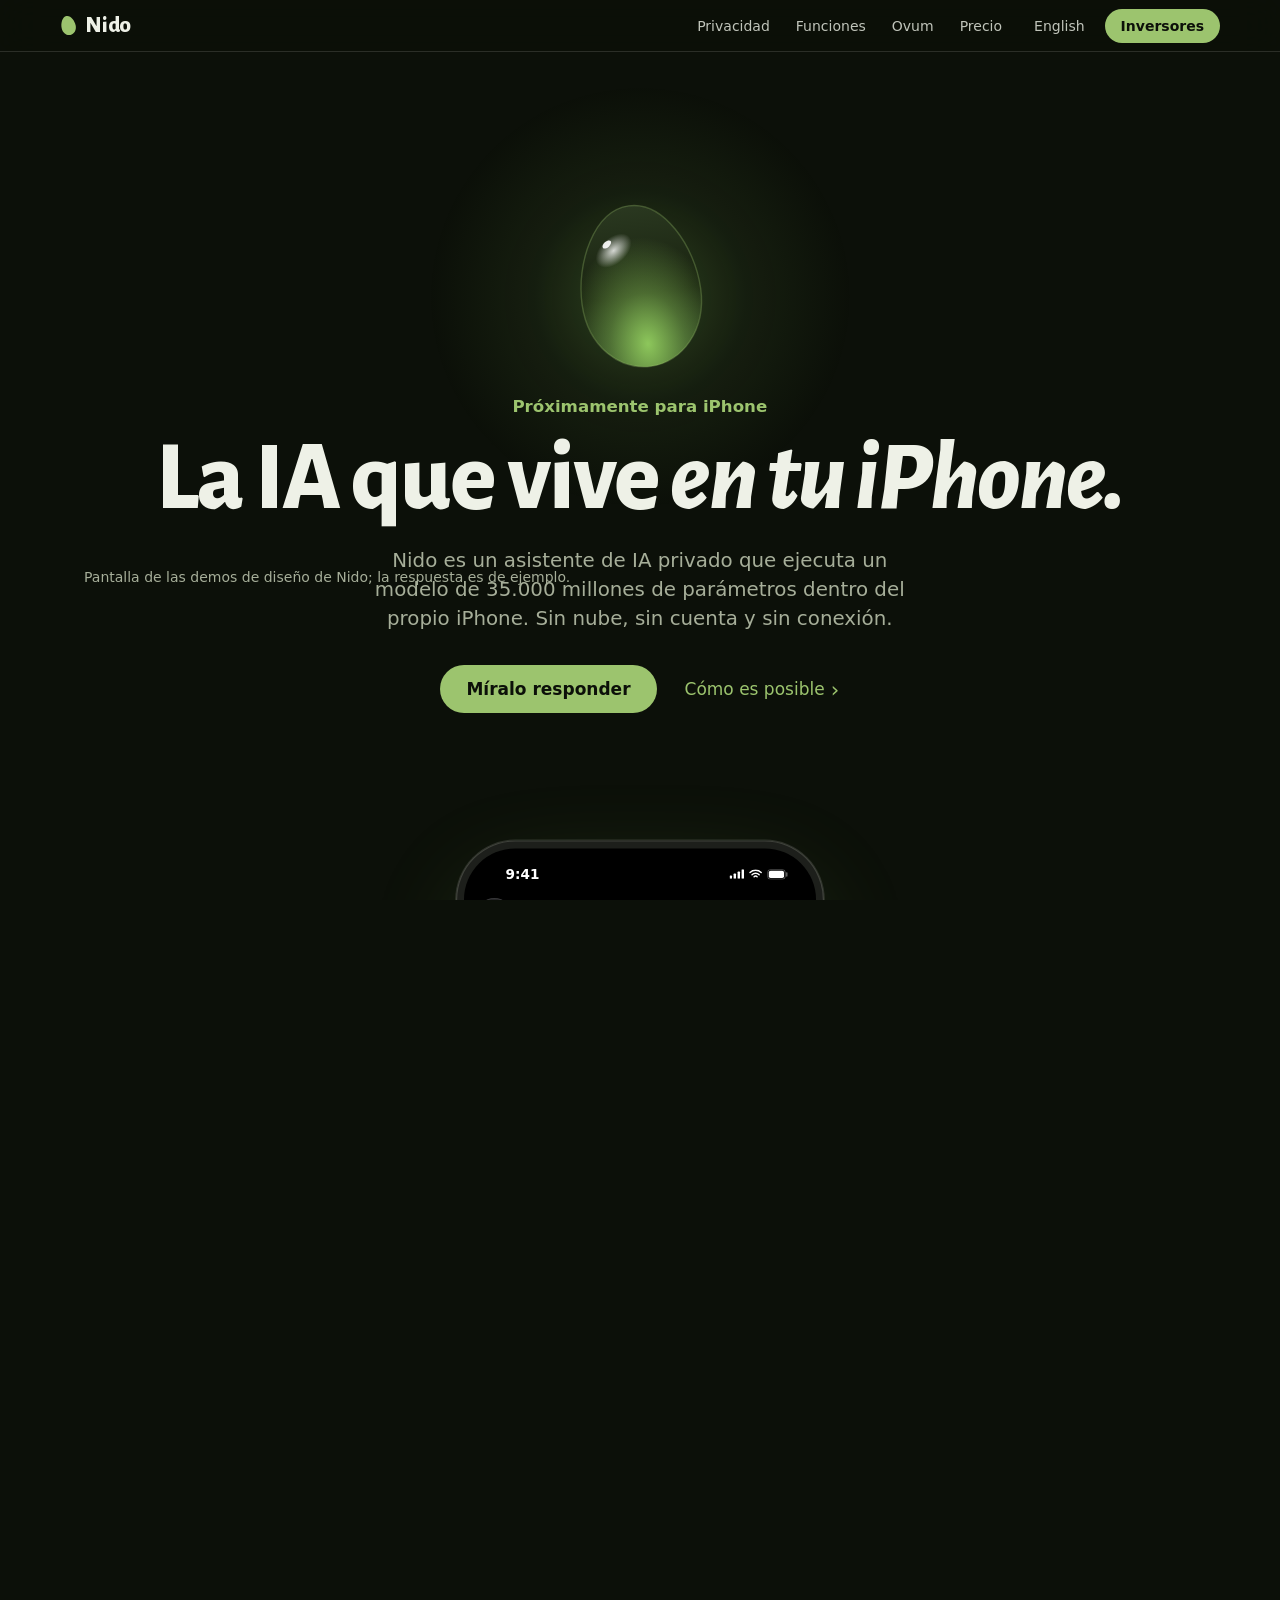
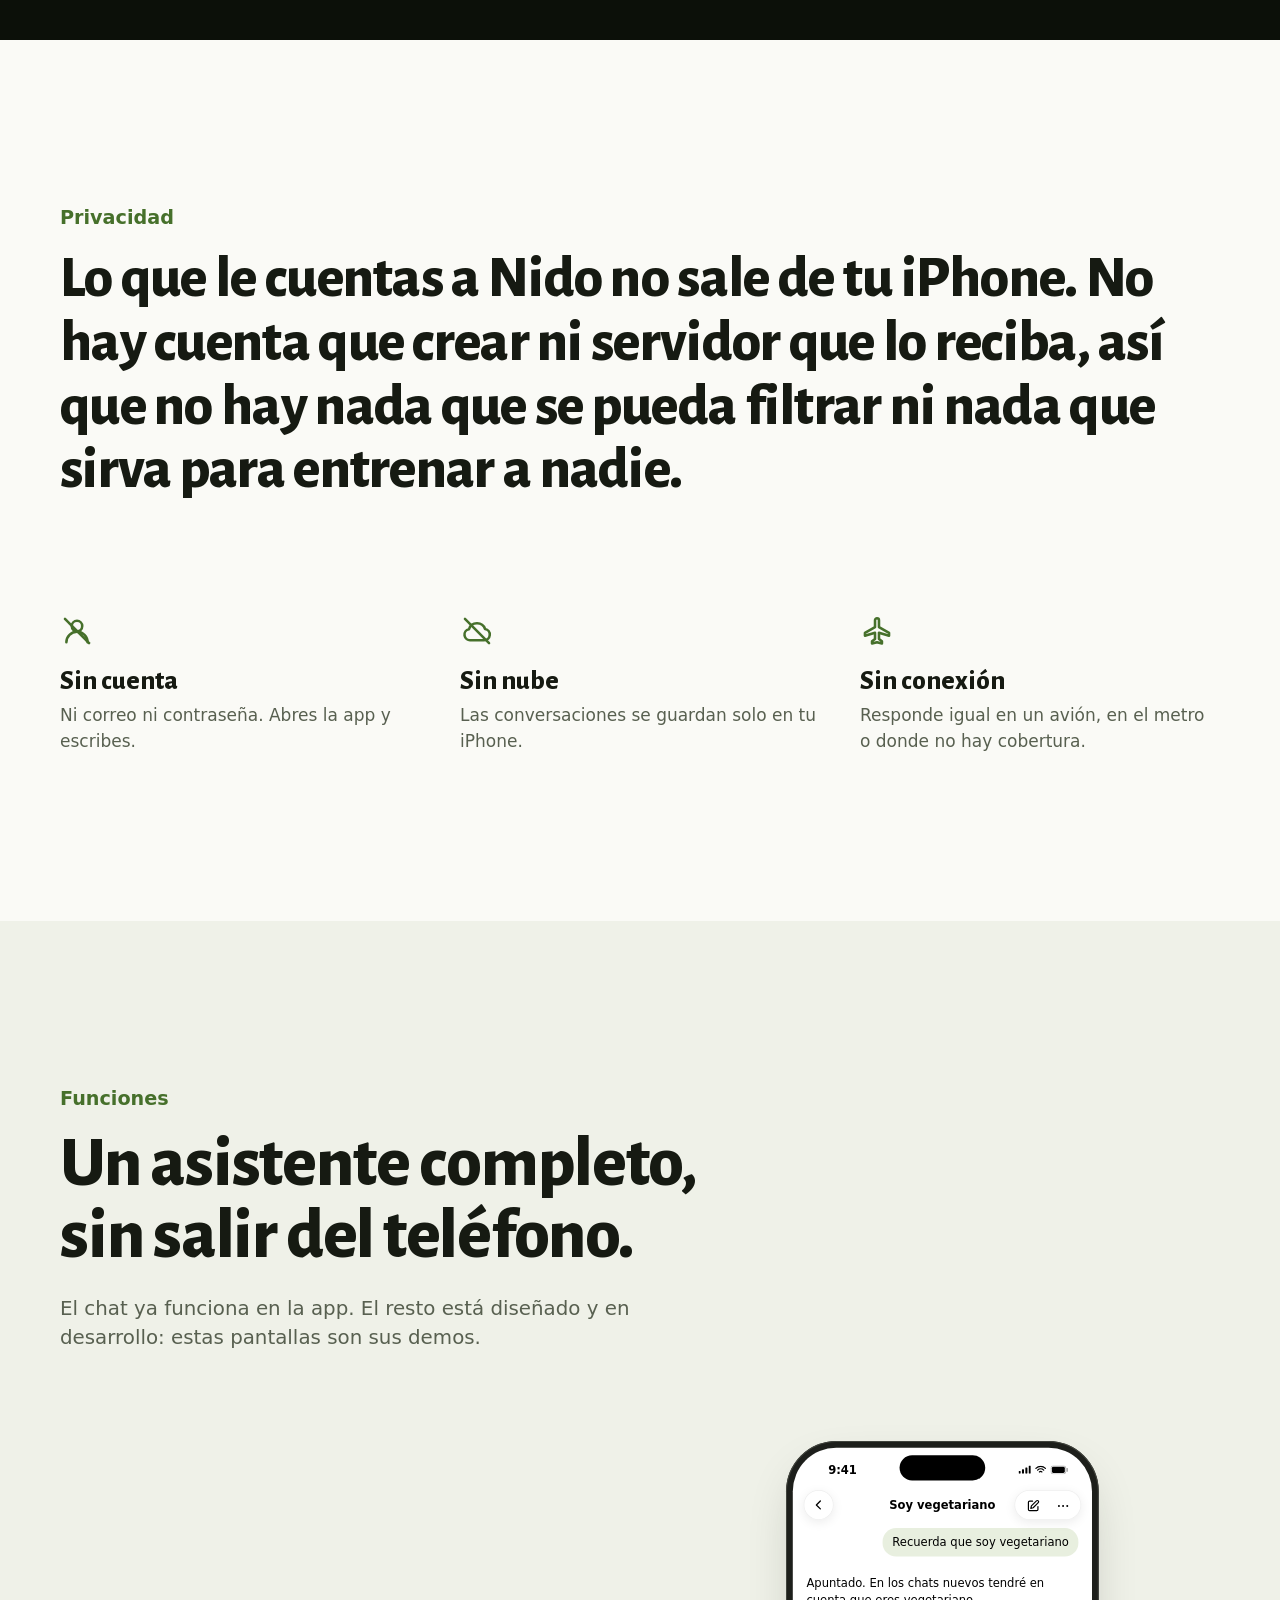
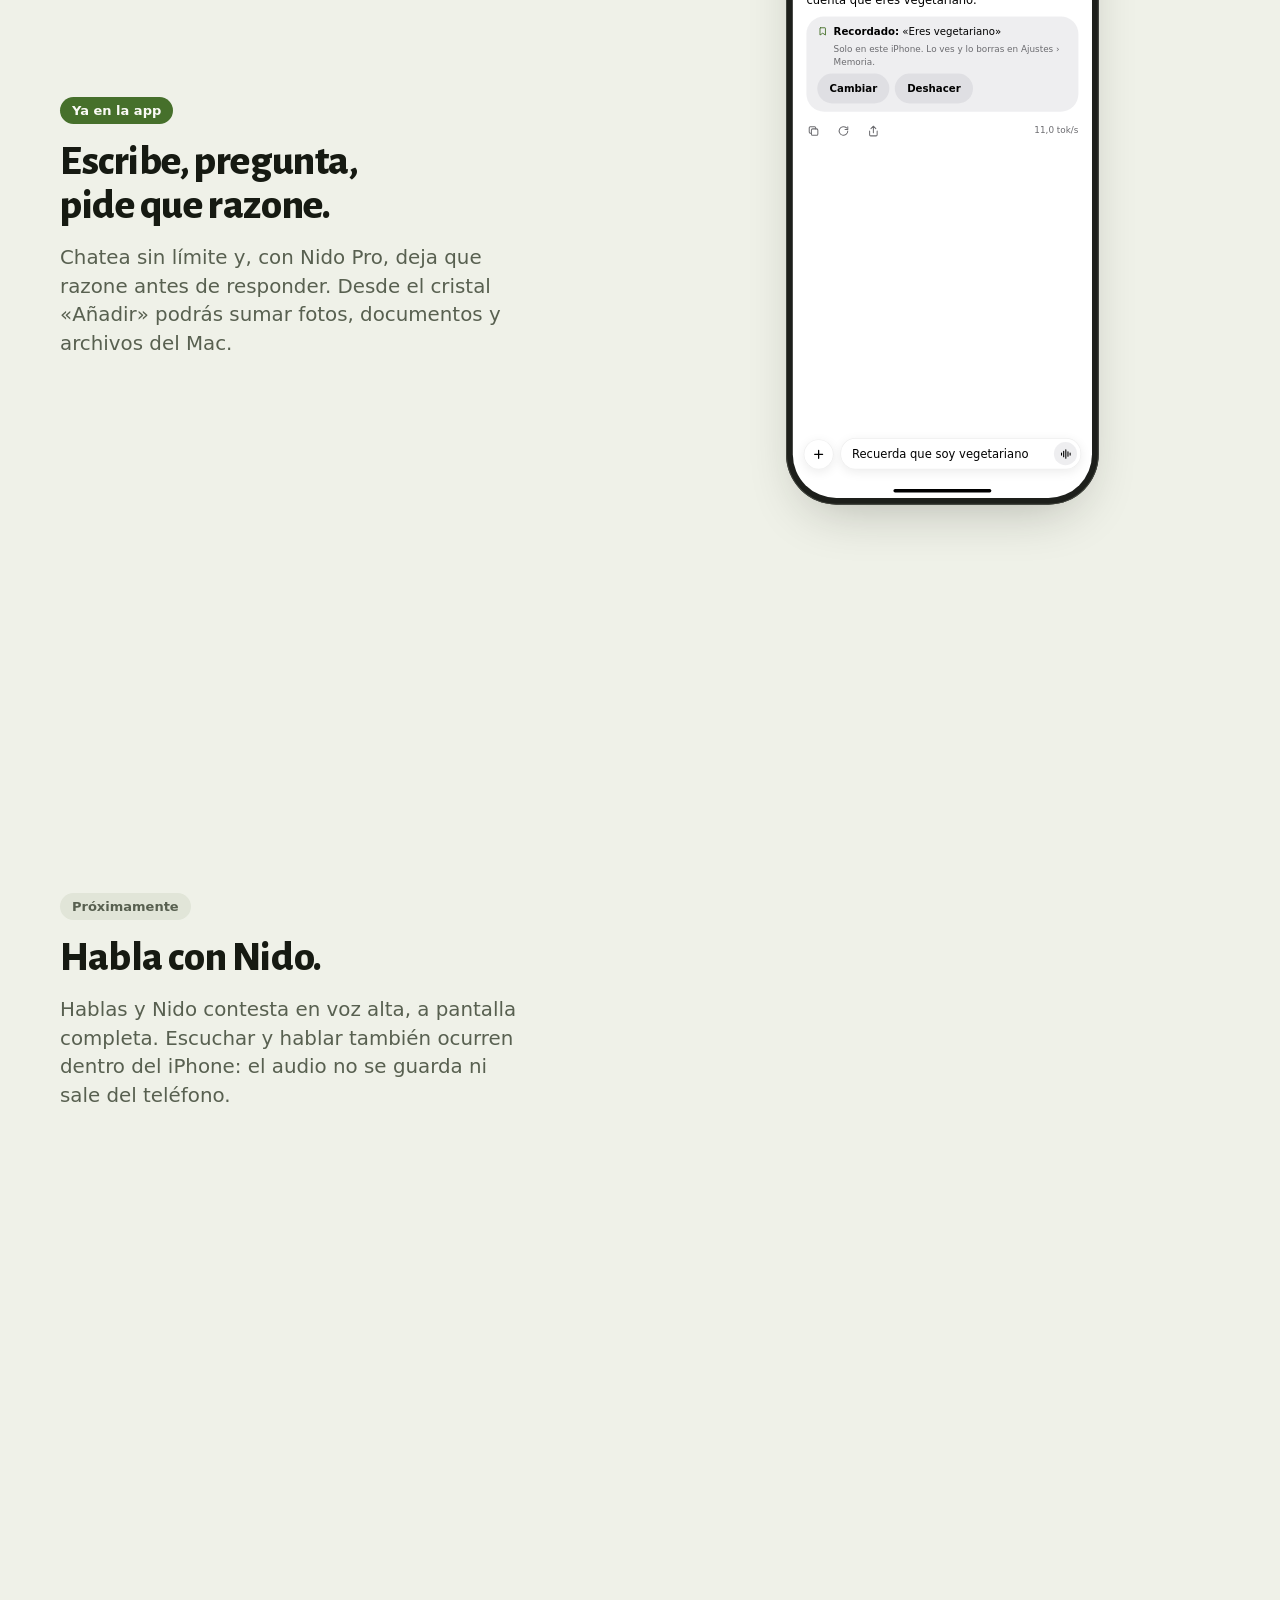
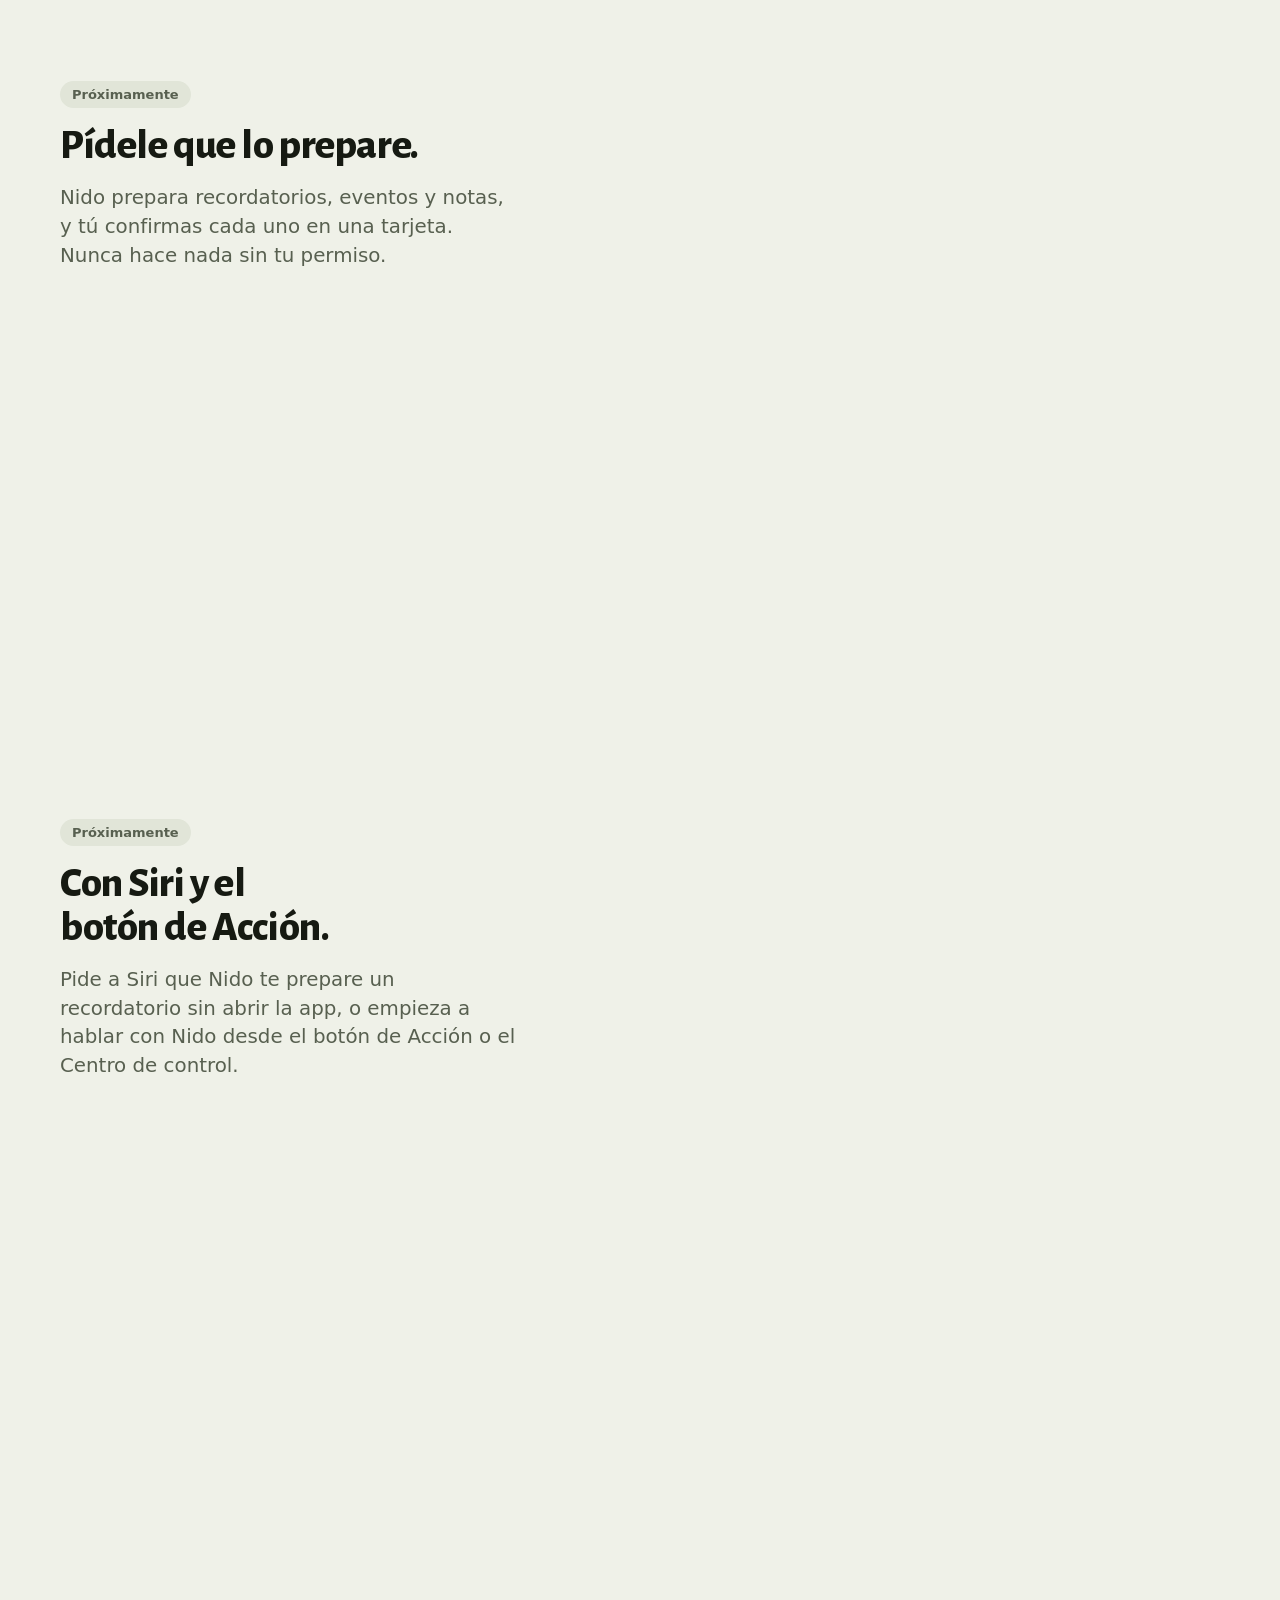
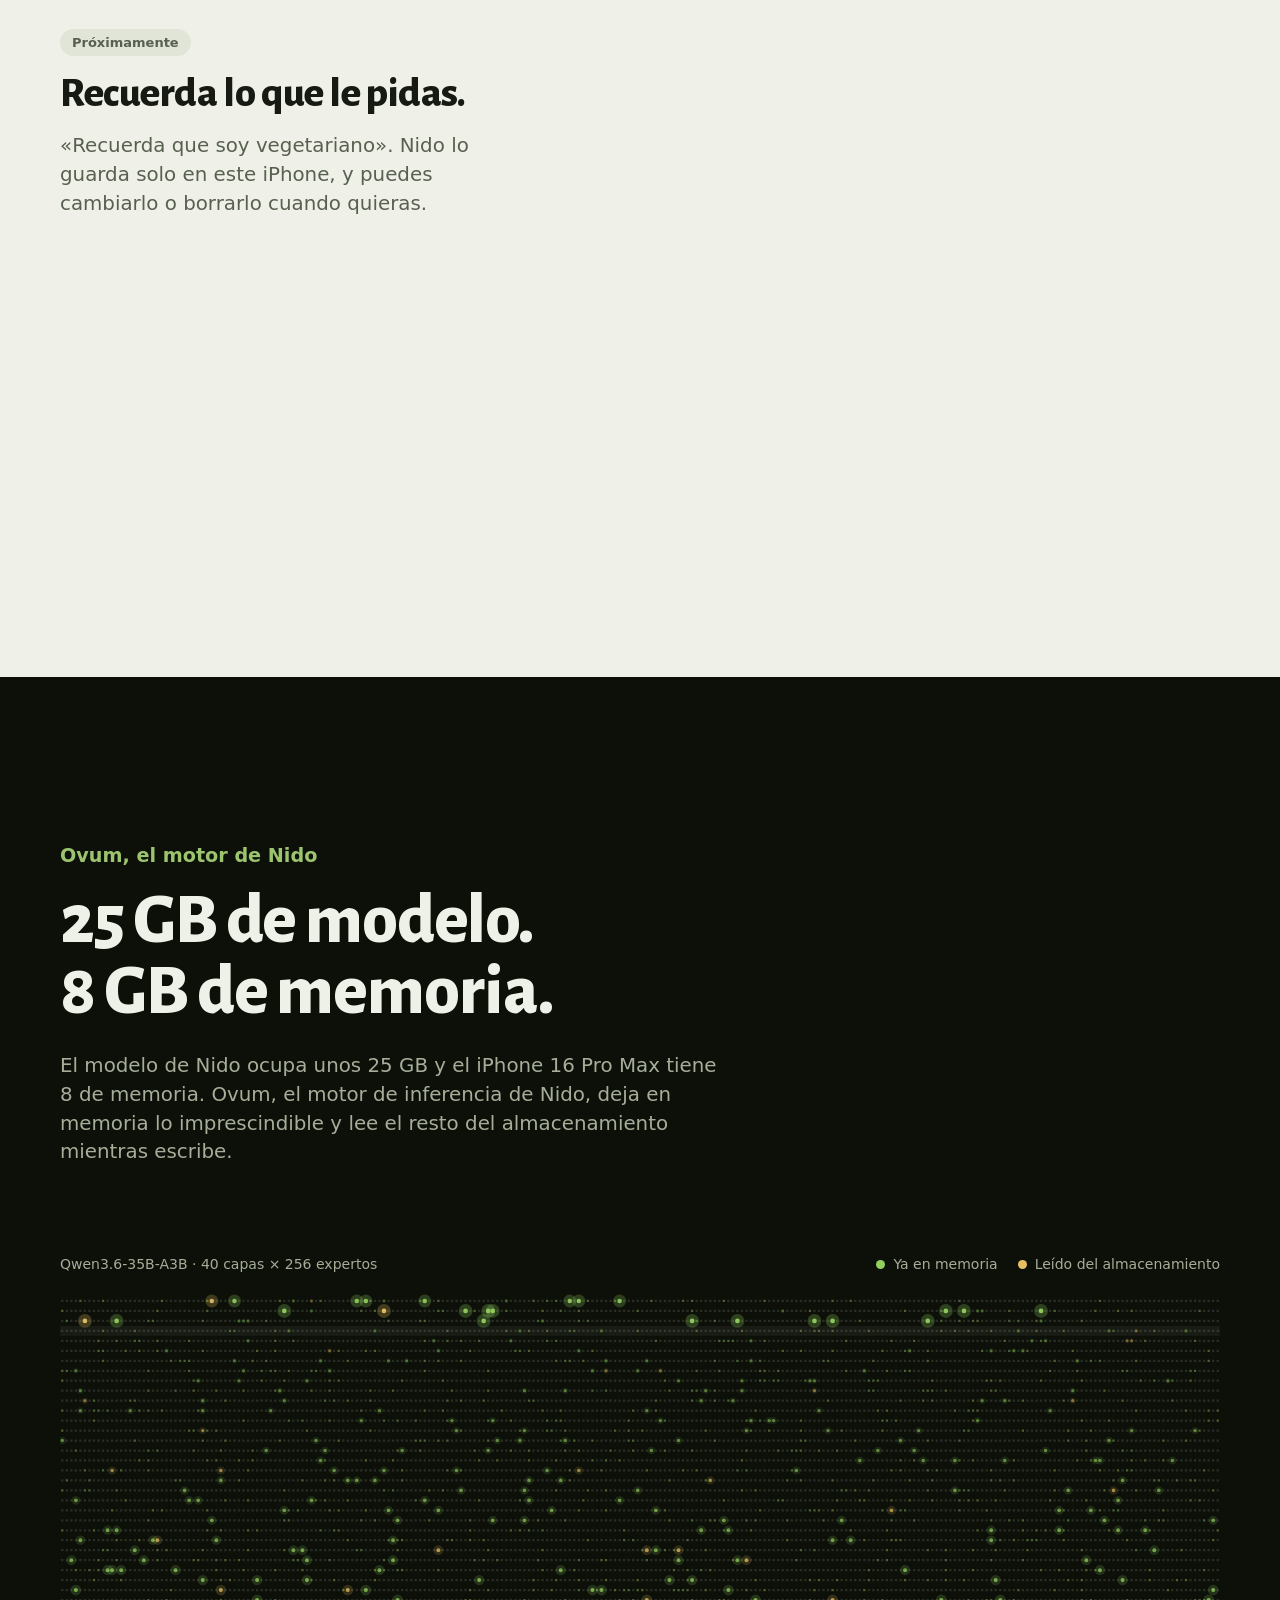
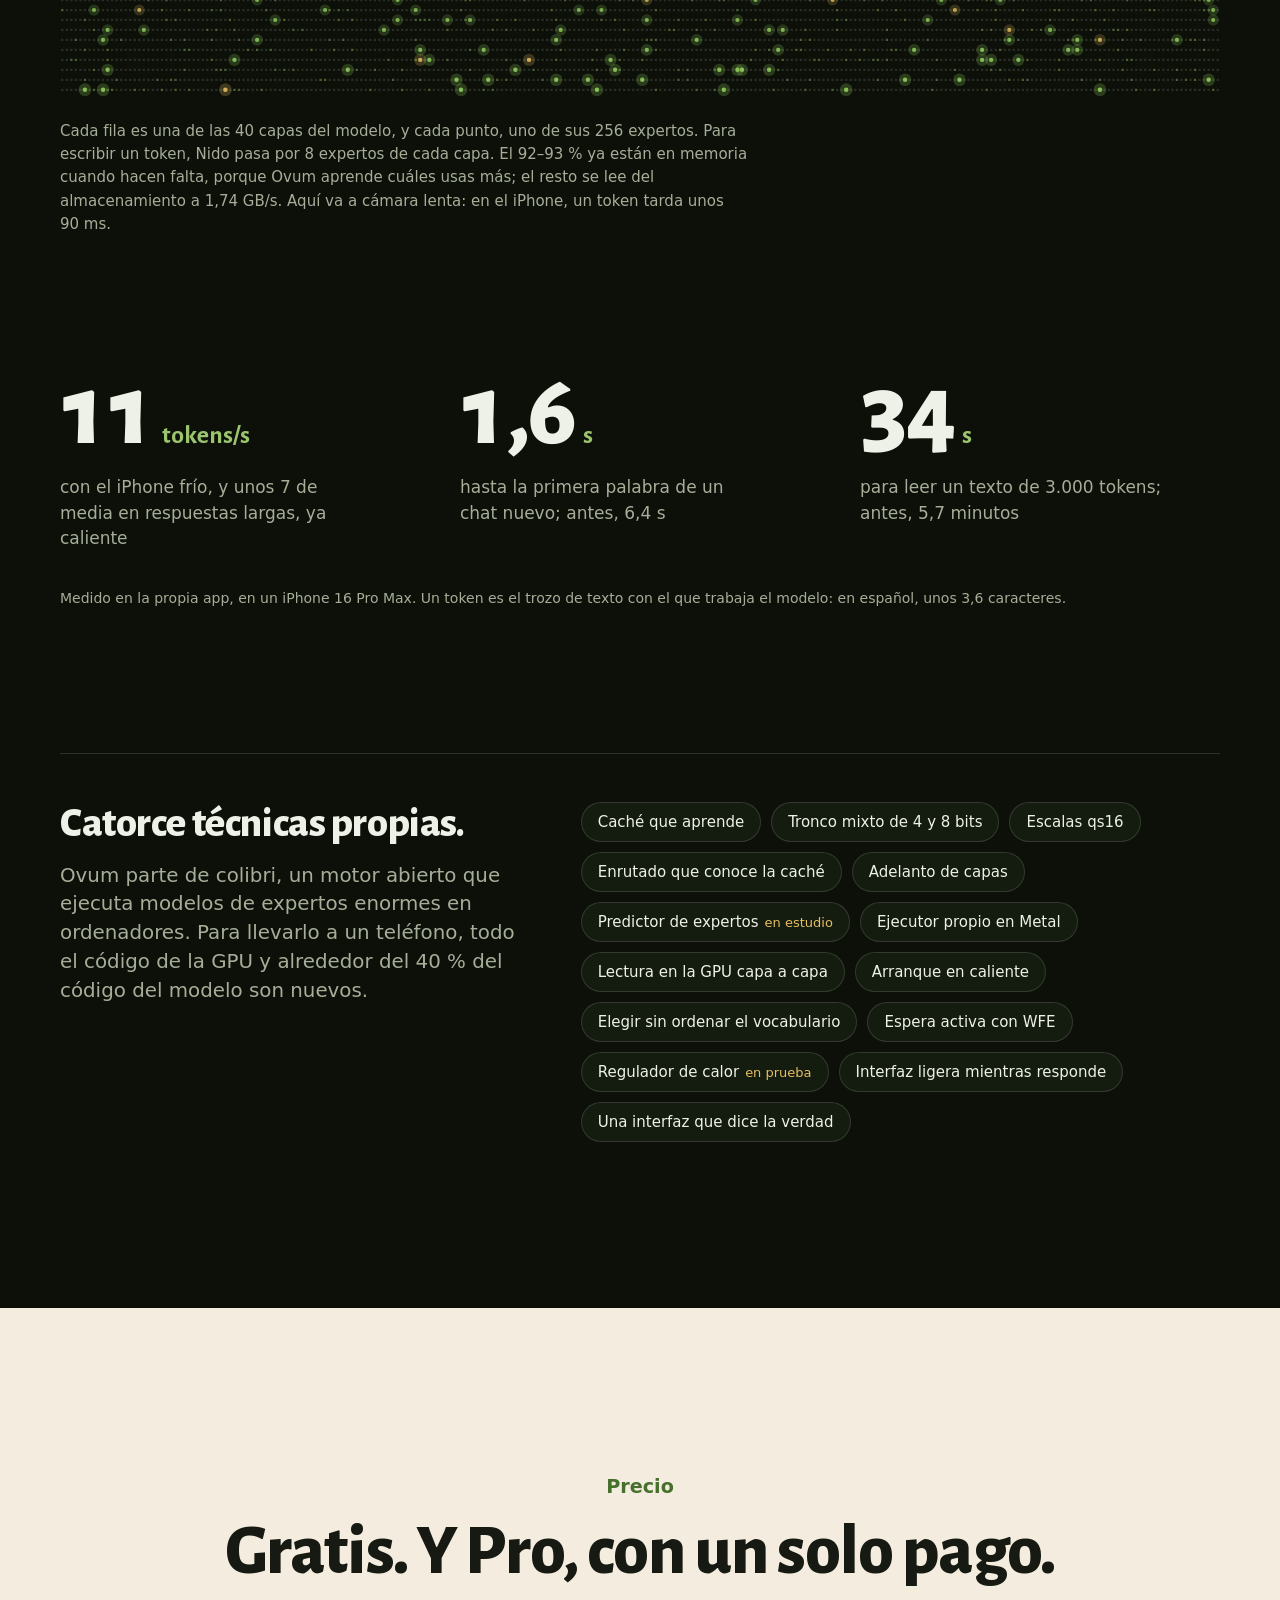
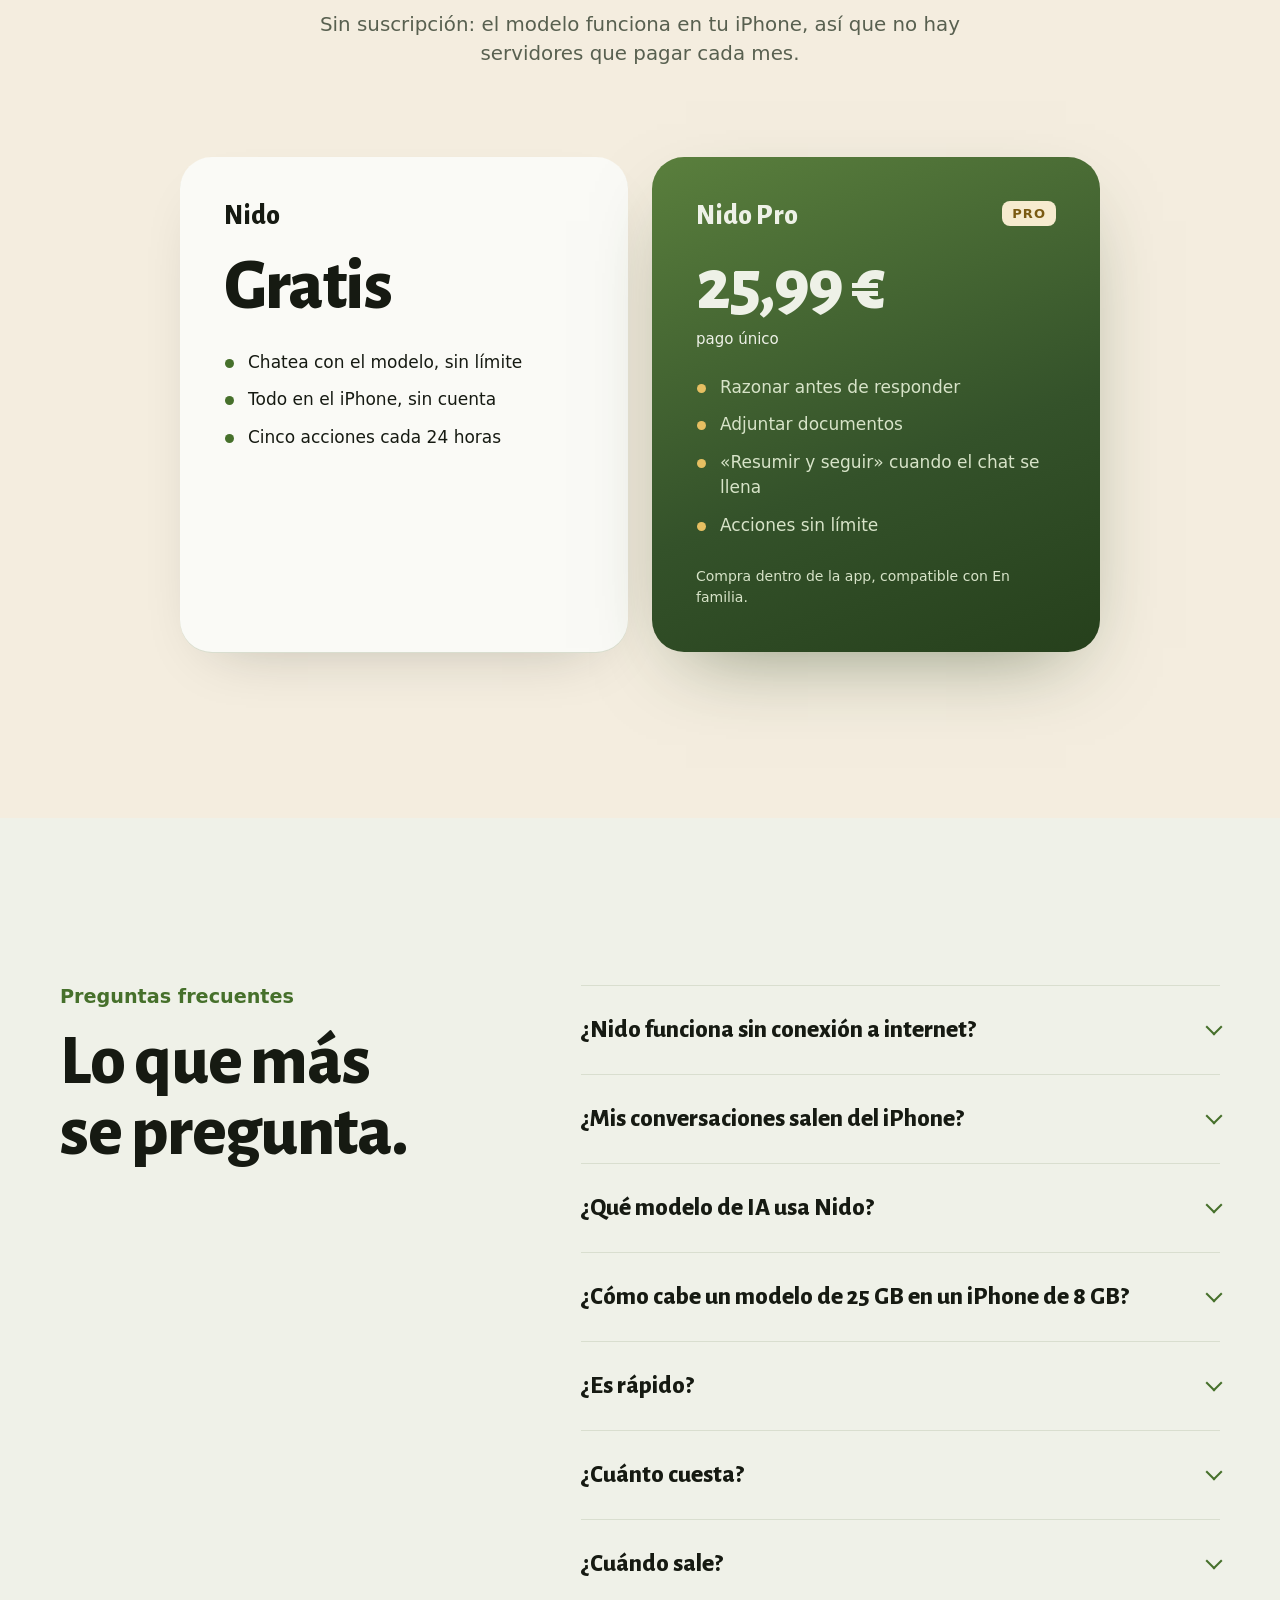
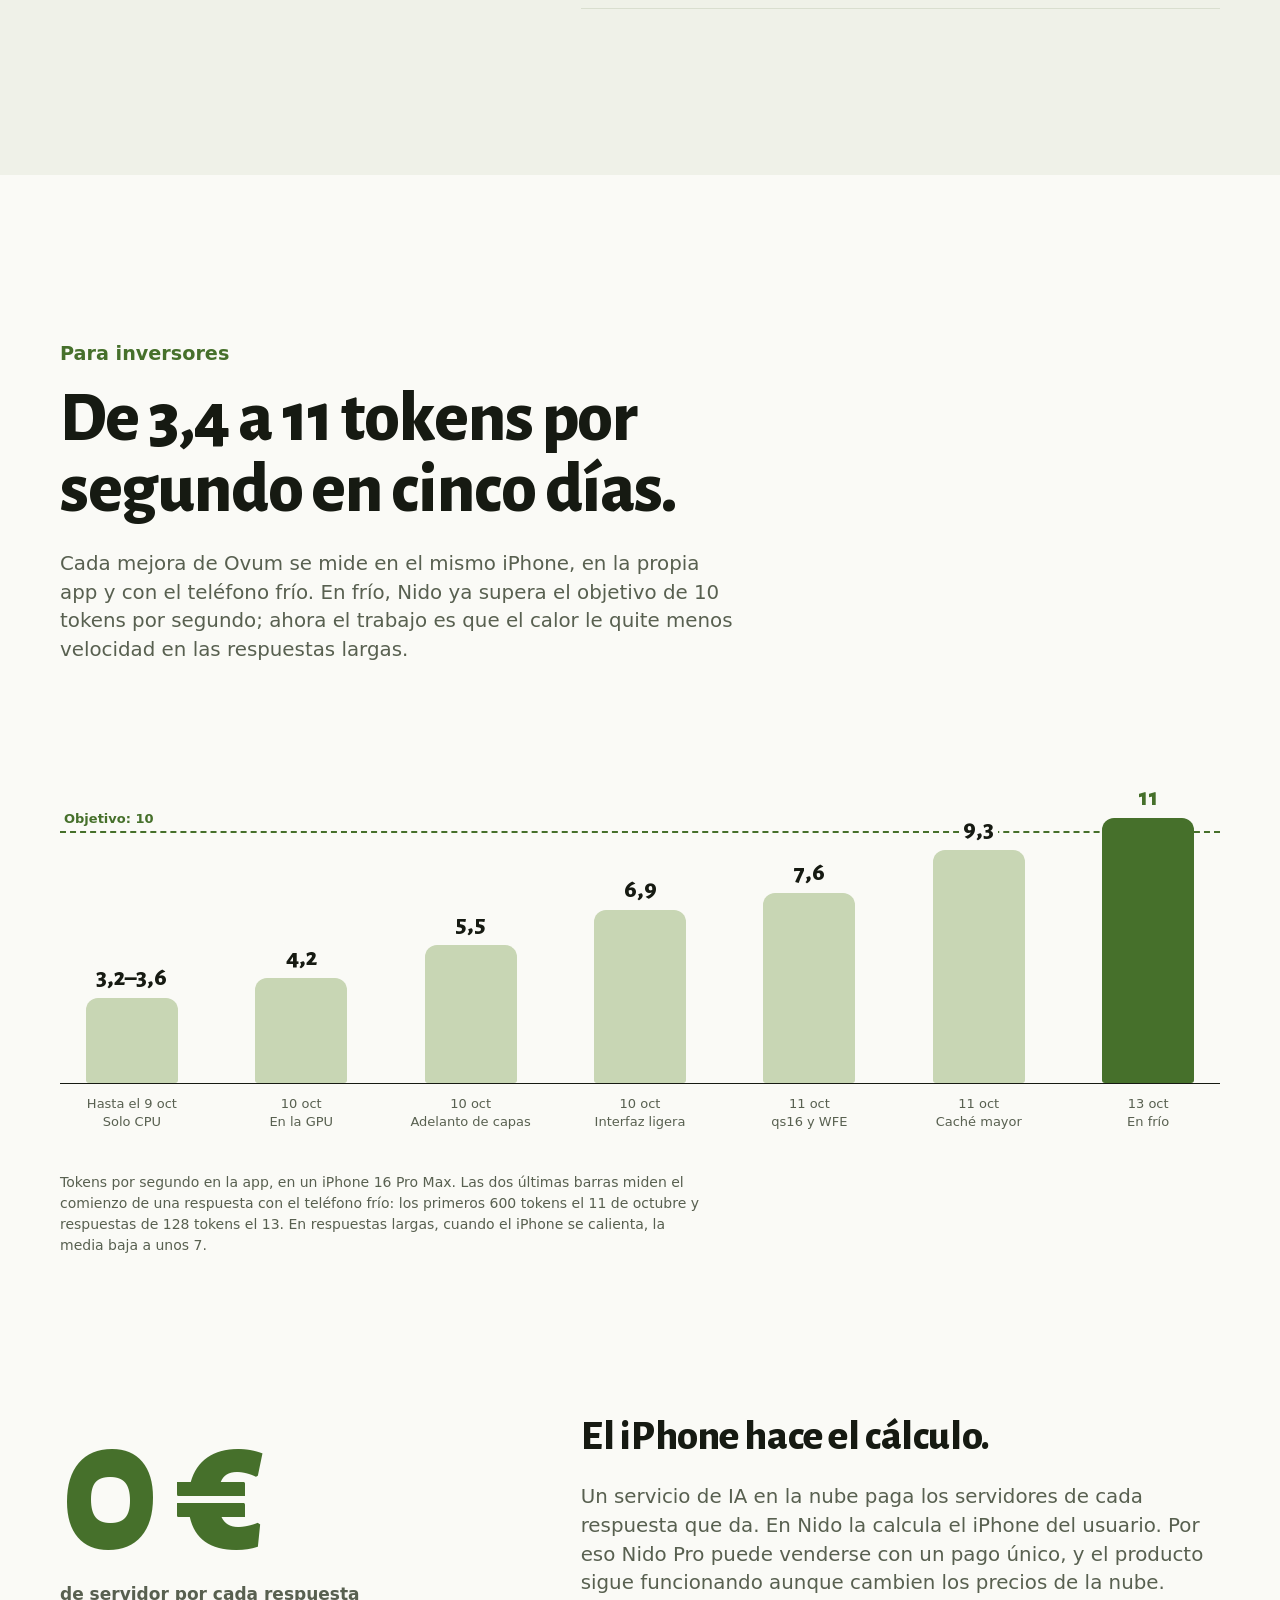
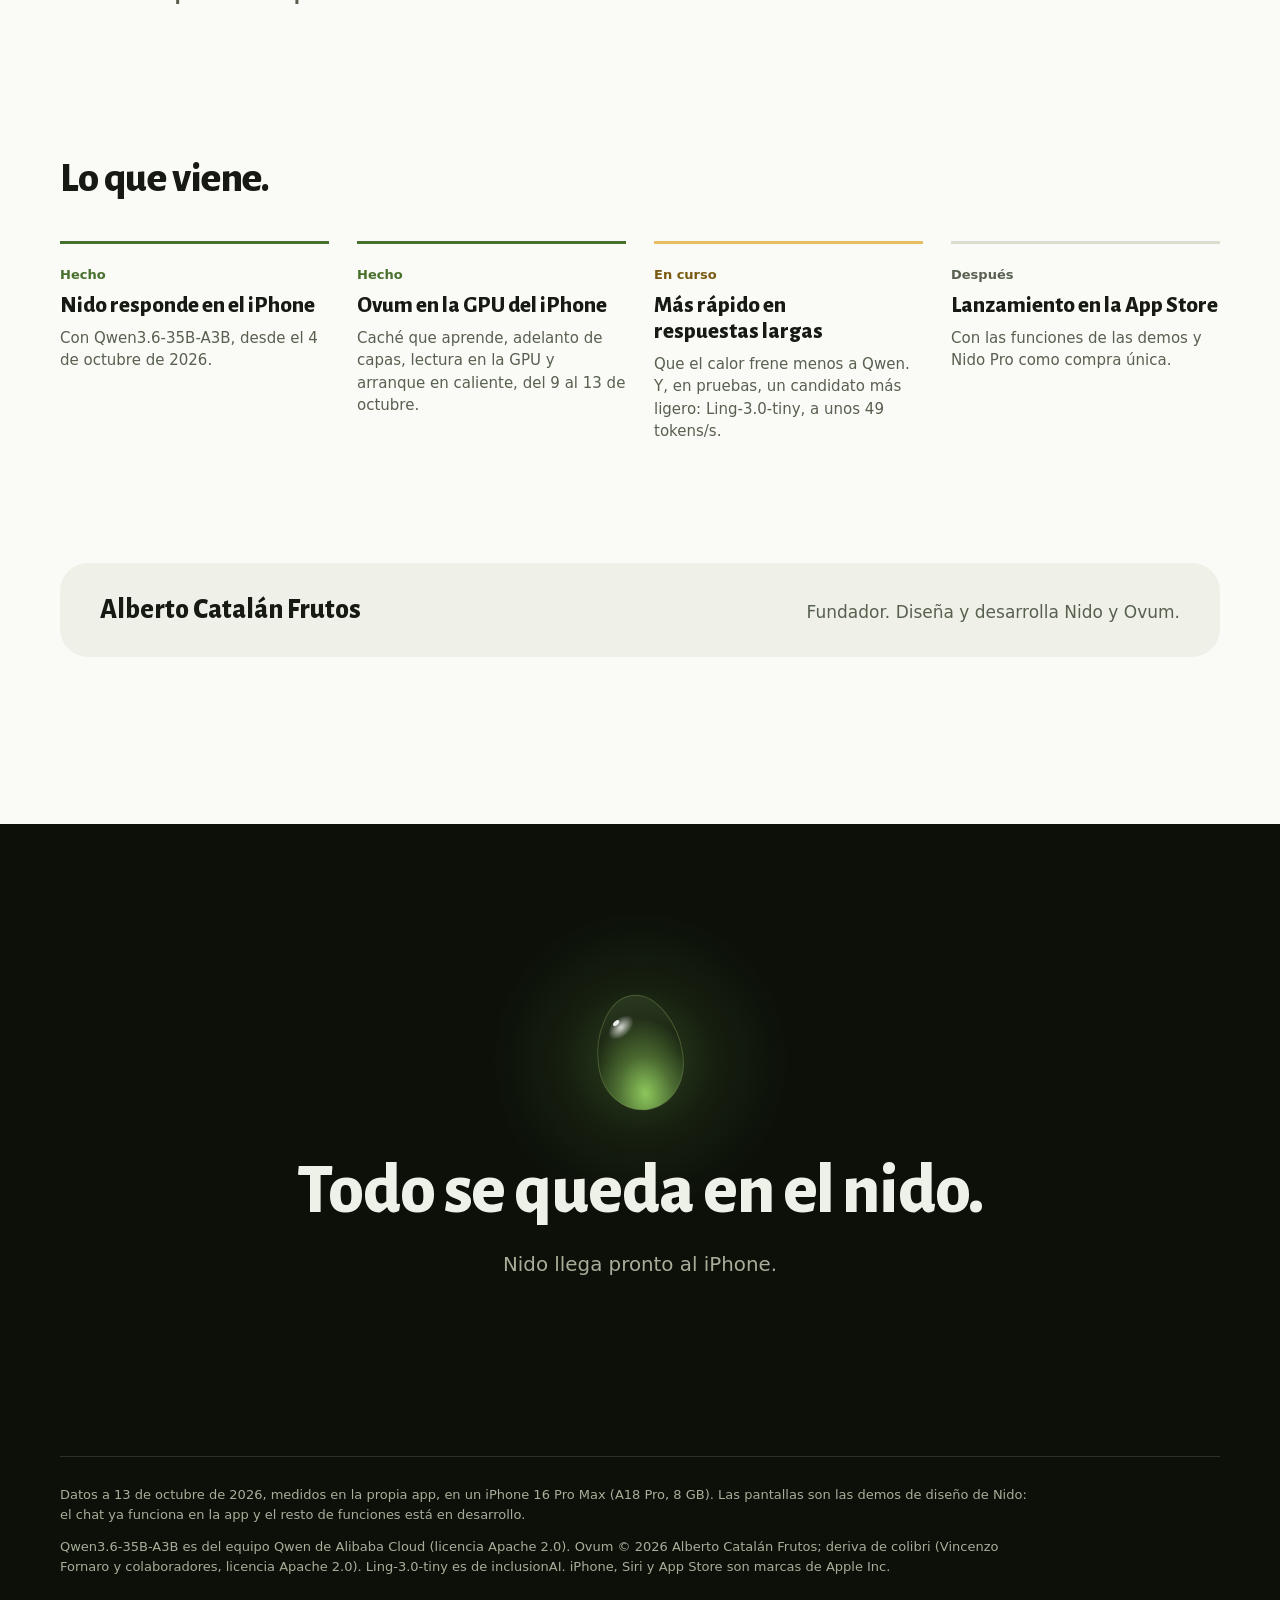
==== commit a97bb865: "Datos a 13 de octubre: 11 tokens/s en frío, lectura en la GPU y pantallas al día Co-Authored-By: Cla" ====
--- a/index.html
+++ b/index.html
@@ -32,7 +32,7 @@
 <meta name="twitter:description" content="Nido ejecuta un modelo de IA de 35.000 millones de parámetros dentro del iPhone: sin nube, sin cuenta y sin conexión. Gratis, y Pro con un solo pago.">
 <meta name="twitter:image" content="https://nidoai.eu/og.png">
 <meta name="twitter:image:alt" content="Nido: la IA que vive en tu iPhone.">
-<script type="application/ld+json">{"@context":"https://schema.org","@graph":[{"@type":"Organization","@id":"https://nidoai.eu/#org","name":"Nido","url":"https://nidoai.eu/","logo":"https://nidoai.eu/apple-touch-icon.png","founder":{"@id":"https://nidoai.eu/#founder"}},{"@type":"Person","@id":"https://nidoai.eu/#founder","name":"Alberto Catalán Frutos","jobTitle":"Fundador","worksFor":{"@id":"https://nidoai.eu/#org"}},{"@type":"WebSite","@id":"https://nidoai.eu/#web","url":"https://nidoai.eu/","name":"Nido","inLanguage":["es","en"],"publisher":{"@id":"https://nidoai.eu/#org"}},{"@type":"MobileApplication","@id":"https://nidoai.eu/#app","name":"Nido","url":"https://nidoai.eu/","description":"Nido ejecuta un modelo de IA de 35.000 millones de parámetros dentro del iPhone: sin nube, sin cuenta y sin conexión. Gratis, y Pro con un solo pago.","inLanguage":"es","image":"https://nidoai.eu/og.png","operatingSystem":"iOS","applicationCategory":"UtilitiesApplication","featureList":["Chat con un modelo de 35.000 millones de parámetros dentro del iPhone","Funciona sin conexión","Sin cuenta: las conversaciones se guardan solo en el iPhone","Razonar antes de responder (Nido Pro)","Conversación por voz","Recordatorios, eventos y notas que confirmas tú","Siri y el botón de Acción","Memoria que puedes cambiar y borrar"],"author":{"@id":"https://nidoai.eu/#founder"},"publisher":{"@id":"https://nidoai.eu/#org"},"offers":[{"@type":"Offer","name":"Nido","price":"0","priceCurrency":"EUR"},{"@type":"Offer","name":"Nido Pro","price":"25.99","priceCurrency":"EUR"}]},{"@type":"FAQPage","@id":"https://nidoai.eu/#page","url":"https://nidoai.eu/","name":"Nido · Asistente de IA privado y sin conexión para iPhone","description":"Nido ejecuta un modelo de IA de 35.000 millones de parámetros dentro del iPhone: sin nube, sin cuenta y sin conexión. Gratis, y Pro con un solo pago.","inLanguage":"es","isPartOf":{"@id":"https://nidoai.eu/#web"},"about":{"@id":"https://nidoai.eu/#app"},"primaryImageOfPage":{"@type":"ImageObject","url":"https://nidoai.eu/og.png","width":1200,"height":630},"mainEntity":[{"@type":"Question","name":"¿Nido funciona sin conexión a internet?","acceptedAnswer":{"@type":"Answer","text":"Sí. El modelo de IA va dentro del iPhone, así que Nido responde igual en modo avión, en el metro o donde no hay cobertura."}},{"@type":"Question","name":"¿Mis conversaciones salen del iPhone?","acceptedAnswer":{"@type":"Answer","text":"No. Se guardan solo en tu iPhone, y Nido no necesita cuenta ni servidor para responder. Nadie más las lee ni las usa para entrenar modelos."}},{"@type":"Question","name":"¿Qué modelo de IA usa Nido?","acceptedAnswer":{"@type":"Answer","text":"Qwen3.6-35B-A3B, un modelo de expertos de 35.000 millones de parámetros del equipo Qwen de Alibaba Cloud. Lo ejecuta Ovum, el motor de inferencia de Nido."}},{"@type":"Question","name":"¿Cómo cabe un modelo de 25 GB en un iPhone de 8 GB?","acceptedAnswer":{"@type":"Answer","text":"Ovum deja en memoria los expertos del modelo que más usas y lee el resto del almacenamiento mientras escribe. Cuando hacen falta, el 92–93 % ya están en memoria."}},{"@type":"Question","name":"¿Es rápido?","acceptedAnswer":{"@type":"Answer","text":"En un iPhone 16 Pro Max, la primera palabra de un chat nuevo llega en 1,6 segundos, y Nido escribe a 7,6 tokens por segundo de media (9,3 al empezar a responder)."}},{"@type":"Question","name":"¿Cuánto cuesta?","acceptedAnswer":{"@type":"Answer","text":"Nido es gratis, con chat sin límite. Nido Pro cuesta 25,99 € con un solo pago, sin suscripción, y es compatible con En familia."}},{"@type":"Question","name":"¿Cuándo sale?","acceptedAnswer":{"@type":"Answer","text":"Nido llegará pronto a la App Store. El chat ya funciona en la app; el resto de funciones está diseñado y en desarrollo."}}]}]}</script>
+<script type="application/ld+json">{"@context":"https://schema.org","@graph":[{"@type":"Organization","@id":"https://nidoai.eu/#org","name":"Nido","url":"https://nidoai.eu/","logo":"https://nidoai.eu/apple-touch-icon.png","founder":{"@id":"https://nidoai.eu/#founder"}},{"@type":"Person","@id":"https://nidoai.eu/#founder","name":"Alberto Catalán Frutos","jobTitle":"Fundador","worksFor":{"@id":"https://nidoai.eu/#org"}},{"@type":"WebSite","@id":"https://nidoai.eu/#web","url":"https://nidoai.eu/","name":"Nido","inLanguage":["es","en"],"publisher":{"@id":"https://nidoai.eu/#org"}},{"@type":"MobileApplication","@id":"https://nidoai.eu/#app","name":"Nido","url":"https://nidoai.eu/","description":"Nido ejecuta un modelo de IA de 35.000 millones de parámetros dentro del iPhone: sin nube, sin cuenta y sin conexión. Gratis, y Pro con un solo pago.","inLanguage":"es","image":"https://nidoai.eu/og.png","operatingSystem":"iOS","applicationCategory":"UtilitiesApplication","featureList":["Chat con un modelo de 35.000 millones de parámetros dentro del iPhone","Funciona sin conexión","Sin cuenta: las conversaciones se guardan solo en el iPhone","Razonar antes de responder (Nido Pro)","Conversación por voz","Recordatorios, eventos y notas que confirmas tú","Siri y el botón de Acción","Memoria que puedes cambiar y borrar"],"author":{"@id":"https://nidoai.eu/#founder"},"publisher":{"@id":"https://nidoai.eu/#org"},"offers":[{"@type":"Offer","name":"Nido","price":"0","priceCurrency":"EUR"},{"@type":"Offer","name":"Nido Pro","price":"25.99","priceCurrency":"EUR"}]},{"@type":"FAQPage","@id":"https://nidoai.eu/#page","url":"https://nidoai.eu/","name":"Nido · Asistente de IA privado y sin conexión para iPhone","description":"Nido ejecuta un modelo de IA de 35.000 millones de parámetros dentro del iPhone: sin nube, sin cuenta y sin conexión. Gratis, y Pro con un solo pago.","inLanguage":"es","isPartOf":{"@id":"https://nidoai.eu/#web"},"about":{"@id":"https://nidoai.eu/#app"},"primaryImageOfPage":{"@type":"ImageObject","url":"https://nidoai.eu/og.png","width":1200,"height":630},"mainEntity":[{"@type":"Question","name":"¿Nido funciona sin conexión a internet?","acceptedAnswer":{"@type":"Answer","text":"Sí. El modelo de IA va dentro del iPhone, así que Nido responde igual en modo avión, en el metro o donde no hay cobertura."}},{"@type":"Question","name":"¿Mis conversaciones salen del iPhone?","acceptedAnswer":{"@type":"Answer","text":"No. Se guardan solo en tu iPhone, y Nido no necesita cuenta ni servidor para responder. Nadie más las lee ni las usa para entrenar modelos."}},{"@type":"Question","name":"¿Qué modelo de IA usa Nido?","acceptedAnswer":{"@type":"Answer","text":"Qwen3.6-35B-A3B, un modelo de expertos de 35.000 millones de parámetros del equipo Qwen de Alibaba Cloud. Lo ejecuta Ovum, el motor de inferencia de Nido."}},{"@type":"Question","name":"¿Cómo cabe un modelo de 25 GB en un iPhone de 8 GB?","acceptedAnswer":{"@type":"Answer","text":"Ovum deja en memoria los expertos del modelo que más usas y lee el resto del almacenamiento mientras escribe. Cuando hacen falta, el 92–93 % ya están en memoria."}},{"@type":"Question","name":"¿Es rápido?","acceptedAnswer":{"@type":"Answer","text":"En un iPhone 16 Pro Max, la primera palabra de un chat nuevo llega en 1,6 segundos, y Nido escribe a unos 11 tokens por segundo con el teléfono frío (unos 7 de media en respuestas largas, cuando el iPhone se calienta)."}},{"@type":"Question","name":"¿Cuánto cuesta?","acceptedAnswer":{"@type":"Answer","text":"Nido es gratis, con chat sin límite. Nido Pro cuesta 25,99 € con un solo pago, sin suscripción, y es compatible con En familia."}},{"@type":"Question","name":"¿Cuándo sale?","acceptedAnswer":{"@type":"Answer","text":"Nido llegará pronto a la App Store. El chat ya funciona en la app; el resto de funciones está diseñado y en desarrollo."}}]}]}</script>
 <style>:root{color-scheme:light}img{max-width:100%}</style>
 <link rel="stylesheet" href="fuentes/fuentes.css">
 <link rel="stylesheet" href="tokens.css">
@@ -98,7 +98,7 @@
             </div>
             <div class="nw-beat">
               <h2>La primera palabra, en 1,6 segundos.</h2>
-              <p>Y el resto, a 7,6 tokens por segundo: la velocidad medida en un iPhone 16 Pro Max, la misma que ves en la pantalla.</p>
+              <p>Y el resto, a 11 tokens por segundo: la velocidad medida en un iPhone 16 Pro Max frío, la misma que ves en la pantalla.</p>
             </div>
             <div class="nw-beat">
               <h2>Siempre sabes qué está haciendo.</h2>
@@ -108,7 +108,7 @@
           <p class="nw-cap">Pantalla de las demos de diseño de Nido; la respuesta es de ejemplo. <button type="button" class="nw-again" id="nw-again" hidden>Repetir</button></p>
         </div>
         <div class="nw-live-wrap">
-          <div class="nw-phone" id="nw-live" data-live="1" role="img" aria-label="Nido responde en el iPhone a «¿Por qué fue tan grave la crisis de 1929?», a 7,6 tokens por segundo.">
+          <div class="nw-phone" id="nw-live" data-live="1" role="img" aria-label="Nido responde en el iPhone a «¿Por qué fue tan grave la crisis de 1929?», a 11 tokens por segundo.">
             <div class="phone-slot"><div class="device"><div class="nido" data-ui="dark" inert></div></div></div>
           </div>
         </div>
@@ -216,12 +216,12 @@
           <span class="nw-legend"><span><i class="nw-k-mem"></i>Ya en memoria</span><span><i class="nw-k-read"></i>Leído del almacenamiento</span></span>
         </div>
         <canvas id="nw-field" role="img" aria-label="Cada fila es una capa del modelo y cada punto, un experto. En cada capa se encienden 8 expertos: casi todos ya están en memoria y unos pocos se leen del almacenamiento."></canvas>
-        <figcaption>Cada fila es una de las 40 capas del modelo, y cada punto, uno de sus 256 expertos. Para escribir un token, Nido pasa por 8 expertos de cada capa. El 92–93 % ya están en memoria cuando hacen falta, porque Ovum aprende cuáles usas más; el resto se lee del almacenamiento a 1,74 GB/s. Aquí va a cámara lenta: en el iPhone, un token tarda 132 ms.</figcaption>
+        <figcaption>Cada fila es una de las 40 capas del modelo, y cada punto, uno de sus 256 expertos. Para escribir un token, Nido pasa por 8 expertos de cada capa. El 92–93 % ya están en memoria cuando hacen falta, porque Ovum aprende cuáles usas más; el resto se lee del almacenamiento a 1,74 GB/s. Aquí va a cámara lenta: en el iPhone, un token tarda unos 90&nbsp;ms.</figcaption>
       </figure>
       <div class="nw-stats">
         <div class="nw-stat nw-rv">
-          <p class="nw-big"><span class="nw-num" data-count="9.3" data-dec="1">9,3</span><small>tokens/s</small></p>
-          <p>al empezar a responder, y 7,6 de media</p>
+          <p class="nw-big"><span class="nw-num" data-count="11" data-dec="0">11</span><small>tokens/s</small></p>
+          <p>con el iPhone frío, y unos 7 de media en respuestas largas, ya caliente</p>
         </div>
         <div class="nw-stat nw-rv">
           <p class="nw-big"><span class="nw-num" data-count="1.6" data-dec="1">1,6</span><small>s</small></p>
@@ -232,7 +232,7 @@
           <p>para leer un texto de 3.000 tokens; antes, 5,7 minutos</p>
         </div>
       </div>
-      <p class="nw-note">Medido en un iPhone 16 Pro Max, con la app abierta desde su icono. Un token es el trozo de texto con el que trabaja el modelo: en español, unos 3,6 caracteres.</p>
+      <p class="nw-note">Medido en la propia app, en un iPhone 16 Pro Max. Un token es el trozo de texto con el que trabaja el modelo: en español, unos 3,6 caracteres.</p>
       <div class="nw-tech">
         <div class="nw-tech-txt nw-rv">
           <h3 class="nw-h3">Catorce técnicas propias.</h3>
@@ -302,7 +302,7 @@
         <details class="nw-q"><summary><h3>¿Mis conversaciones salen del iPhone?</h3></summary><p>No. Se guardan solo en tu iPhone, y Nido no necesita cuenta ni servidor para responder. Nadie más las lee ni las usa para entrenar modelos.</p></details>
         <details class="nw-q"><summary><h3>¿Qué modelo de IA usa Nido?</h3></summary><p>Qwen3.6-35B-A3B, un modelo de expertos de 35.000 millones de parámetros del equipo Qwen de Alibaba Cloud. Lo ejecuta Ovum, el motor de inferencia de Nido.</p></details>
         <details class="nw-q"><summary><h3>¿Cómo cabe un modelo de 25 GB en un iPhone de 8 GB?</h3></summary><p>Ovum deja en memoria los expertos del modelo que más usas y lee el resto del almacenamiento mientras escribe. Cuando hacen falta, el 92–93 % ya están en memoria.</p></details>
-        <details class="nw-q"><summary><h3>¿Es rápido?</h3></summary><p>En un iPhone 16 Pro Max, la primera palabra de un chat nuevo llega en 1,6 segundos, y Nido escribe a 7,6 tokens por segundo de media (9,3 al empezar a responder).</p></details>
+        <details class="nw-q"><summary><h3>¿Es rápido?</h3></summary><p>En un iPhone 16 Pro Max, la primera palabra de un chat nuevo llega en 1,6 segundos, y Nido escribe a unos 11 tokens por segundo con el teléfono frío (unos 7 de media en respuestas largas, cuando el iPhone se calienta).</p></details>
         <details class="nw-q"><summary><h3>¿Cuánto cuesta?</h3></summary><p>Nido es gratis, con chat sin límite. Nido Pro cuesta 25,99 € con un solo pago, sin suscripción, y es compatible con En familia.</p></details>
         <details class="nw-q"><summary><h3>¿Cuándo sale?</h3></summary><p>Nido llegará pronto a la App Store. El chat ya funciona en la app; el resto de funciones está diseñado y en desarrollo.</p></details>
       </div>
@@ -313,10 +313,10 @@
     <div class="nw-wrap">
       <header class="nw-head nw-rv">
         <p class="nw-eyebrow">Para inversores</p>
-        <h2 class="nw-h2">De 3,4 a 9,3 tokens por segundo en tres días.</h2>
-        <p class="nw-lead">Cada mejora de Ovum se mide en el mismo iPhone, con la app abierta desde su icono y el teléfono frío. El objetivo con este modelo es 10 tokens por segundo. Con Ling-3.0-tiny, un modelo de expertos más ligero que se está portando a Ovum, es 15–20.</p>
+        <h2 class="nw-h2">De 3,4 a 11 tokens por segundo en cinco días.</h2>
+        <p class="nw-lead">Cada mejora de Ovum se mide en el mismo iPhone, en la propia app y con el teléfono frío. En frío, Nido ya supera el objetivo de 10 tokens por segundo; ahora el trabajo es que el calor le quite menos velocidad en las respuestas largas.</p>
       </header>
-      <figure class="nw-chart" aria-label="Velocidad de escritura de Nido en el iPhone, en tokens por segundo, del 9 al 11 de octubre de 2026.">
+      <figure class="nw-chart" aria-label="Velocidad de escritura de Nido en el iPhone, en tokens por segundo, del 9 al 13 de octubre de 2026.">
         <div class="nw-plot">
           <div class="nw-target"><span>Objetivo: 10</span></div>
           <div class="nw-bar" style="--v:3.4;--i:0"><b>3,2–3,6</b><i></i><span>Hasta el 9 oct<br>Solo CPU</span></div>
@@ -324,9 +324,10 @@
           <div class="nw-bar" style="--v:5.5;--i:2"><b>5,5</b><i></i><span>10 oct<br>Adelanto de capas</span></div>
           <div class="nw-bar" style="--v:6.9;--i:3"><b>6,9</b><i></i><span>10 oct<br>Interfaz ligera</span></div>
           <div class="nw-bar" style="--v:7.6;--i:4"><b>7,6</b><i></i><span>11 oct<br>qs16 y WFE</span></div>
-          <div class="nw-bar is-now" style="--v:9.3;--i:5"><b>9,3</b><i></i><span>11 oct<br>Caché mayor</span></div>
-        </div>
-        <figcaption>Tokens por segundo en la app, en un iPhone 16 Pro Max. La última barra es la velocidad de los primeros 600 tokens de una respuesta; la media de esa prueba es 7,6.</figcaption>
+          <div class="nw-bar" style="--v:9.3;--i:5"><b>9,3</b><i></i><span>11 oct<br>Caché mayor</span></div>
+          <div class="nw-bar is-now" style="--v:11;--i:6"><b>11</b><i></i><span>13 oct<br>En frío</span></div>
+        </div>
+        <figcaption>Tokens por segundo en la app, en un iPhone 16 Pro Max. Las dos últimas barras miden el comienzo de una respuesta con el teléfono frío: los primeros 600 tokens el 11 de octubre y respuestas de 128 tokens el 13. En respuestas largas, cuando el iPhone se calienta, la media baja a unos 7.</figcaption>
       </figure>
 
       <div class="nw-econ nw-rv">
@@ -348,12 +349,12 @@
           <li class="is-done nw-rv">
             <p class="nw-st">Hecho</p>
             <h4>Ovum en la GPU del iPhone</h4>
-            <p>Caché que aprende, adelanto de capas y arranque en caliente, del 9 al 12 de octubre.</p>
+            <p>Caché que aprende, adelanto de capas, lectura en la GPU y arranque en caliente, del 9 al 13 de octubre.</p>
           </li>
           <li class="is-now nw-rv">
             <p class="nw-st">En curso</p>
-            <h4>Más rápido y más ligero</h4>
-            <p>10 tokens/s sostenidos con Qwen y el paso a Ling-3.0-tiny, con un objetivo de 15–20.</p>
+            <h4>Más rápido en respuestas largas</h4>
+            <p>Que el calor frene menos a Qwen. Y, en pruebas, un candidato más ligero: Ling-3.0-tiny, a unos 49 tokens/s.</p>
           </li>
           <li class="nw-rv">
             <p class="nw-st">Después</p>
@@ -392,7 +393,7 @@
       <h2 class="nw-h2 nw-rv">Todo se queda en el nido.</h2>
       <p class="nw-lead nw-rv">Nido llega pronto al iPhone.</p>
       <footer class="nw-foot">
-        <p>Datos a 12 de octubre de 2026, medidos en un iPhone 16 Pro Max (A18 Pro, 8 GB) con la app abierta desde su icono. Las pantallas son las demos de diseño de Nido: el chat ya funciona en la app y el resto de funciones está en desarrollo.</p>
+        <p>Datos a 13 de octubre de 2026, medidos en la propia app, en un iPhone 16 Pro Max (A18 Pro, 8 GB). Las pantallas son las demos de diseño de Nido: el chat ya funciona en la app y el resto de funciones está en desarrollo.</p>
         <p>Qwen3.6-35B-A3B es del equipo Qwen de Alibaba Cloud (licencia Apache 2.0). Ovum © 2026 Alberto Catalán Frutos; deriva de colibri (Vincenzo Fornaro y colaboradores, licencia Apache 2.0). Ling-3.0-tiny es de inclusionAI. iPhone, Siri y App Store son marcas de Apple Inc.</p>
       </footer>
     </div>
@@ -401,6 +402,6 @@
 
 <script src="kit.js"></script>
 <script src="pantallas.js"></script>
-<script>(function(){"use strict";const dt=window.Nido,$t=window.NidoPantallas||{};if(!dt)return;const{$:l,$$:F,el:$,esc:z,icon:kt,egg:ft,ui:X,tokOf:Ct}=dt,w=matchMedia("(prefers-reduced-motion: reduce)"),N="IntersectionObserver"in window,b=(t,e=0,n=1)=>Math.min(n,Math.max(e,t)),Z=(t,e,n)=>t+(e-t)*n,ht=t=>t<.5?4*t*t*t:1-Math.pow(-2*t+2,3)/2,I=t=>getComputedStyle(document.documentElement).getPropertyValue(t).trim();let It=0;function S(t,e){const n=$t[e],o=l(".nido",t);if(!n||!o)return null;const s=++It;return o.className=n.cls+(t.dataset.live?"":" nw-still"),o.innerHTML=n.html.replace(/\b(le[BGH])-([a-z]+)\b/g,"$1-$2-"+s),o.dataset.motion=w.matches?"reduced":"full",o}const y=l("#inicio"),q=l(".nw-stage",y),U=l(".nw-copy-txt",y),T=l(".nw-bigegg",y),p=l("#nw-live"),R=l(".nw-beats",y),D=F(".nw-beat",y),G=l("#nw-again"),tt="\xBFPor qu\xE9 fue tan grave la crisis de 1929?",qt=["Porque coincidieron tres golpes. La bolsa hab\xEDa subido a cr\xE9dito, y su ca\xEDda arruin\xF3 a millones de peque\xF1os inversores. Despu\xE9s quebraron miles de bancos y, con ellos, los ahorros de la gente. Y los pa\xEDses se cerraron al comercio, as\xED que la crisis dur\xF3 una d\xE9cada.","Lo que la hizo distinta fue la duraci\xF3n: en Estados Unidos el paro lleg\xF3 al 25 % en 1933 y no baj\xF3 a niveles normales hasta la guerra."],ut=7.6;let u=null,P=!1,et=!0,nt=0,Q={x:170,y:224,w:120};function j(t,e){const n=l(".composer .action",t);if(!n)return;const o={stop:["","Detener respuesta"],send:["up","Enviar"],voz:["wave","Hablar con Nido"]};n.className="action k-"+e,n.setAttribute("aria-label",o[e][1]),n.innerHTML=e==="stop"?'<i class="sq"></i>':kt(o[e][0],e==="send"?18:19,e==="send"?2.6:2)}function pt(){nt++;const t=S(p,"nuevo");t&&j(t,"voz"),et=!1,G.hidden=!0}async function ot(){const t=++nt,e=h=>new Promise(M=>setTimeout(M,h)).then(()=>t===nt);if(et){const h=S(p,"nuevo");h&&j(h,"voz")}et=!0,G.hidden=!0;const n=l(".nido",p),o=l("textarea",n);if(!o||!await e(900))return;if(w.matches)o.value=tt;else for(const h of tt)if(o.value+=h,!await e(34))return;if(j(n,"send"),!await e(450))return;const s=l(".home",n);s&&s.remove(),l(".nav",n).outerHTML=X.nav({title:"Crisis de 1929"}),o.value="",o.placeholder="Pregunta a Nido",n.classList.add("gen"),j(n,"stop");const r=l(".list",n),i=l(".list-in",n),a=$(X.user(tt));a.classList.add("enter"),i.append(a);const d=$('<article class="msg-nido"></article>');i.append(d);const f=l(".bottom",n);d.style.minHeight=Math.max(0,r.clientHeight-118-(f?f.offsetHeight:0)-a.offsetHeight-26)+"px";const x=$(`<div class="steps" role="status"><div class="step now"><span class="mk">${ft("filling","inline",0)}</span><b>Leyendo</b><span class="det"></span></div></div>`);d.append(x);const L=l(".egg",x),m=l(".det",x);for(let h=1;h<=8;h++){if(!await e(200))return;L.style.setProperty("--lvl",(h/8).toFixed(3)),m.textContent=` \xB7 ${Math.round(h/8*100)} %`}x.remove();const v=$('<div class="md"></div>');d.append(v);const W=$(`<span class="tail">${ft("still")}</span>`);for(const h of qt){const M=document.createElement("p");v.append(M);let _=[];for(const K of h.split(" ")){if(!await e(Ct(K)/ut*1e3))return;W.remove(),w.matches?(_.push(K),/[.!?:]$/.test(K)&&(M.insertAdjacentHTML("beforeend",z(_.join(" "))+" "),_=[])):M.insertAdjacentHTML("beforeend",`<span class="w">${z(K)}</span> `),M.append(W)}W.remove(),_.length&&M.insertAdjacentHTML("beforeend",z(_.join(" "))+" ")}n.classList.remove("gen"),j(n,"voz"),d.append($(X.foot({tps:ut}))),G.hidden=!1}function mt(){y.dataset.mode=w.matches?"static":"scroll",[T,U,p,R,...D].forEach(t=>t.removeAttribute("style")),P=!1,pt(),st(),gt()}function st(){if(y.dataset.mode!=="scroll"){const m=p.parentElement.clientWidth;p.style.setProperty("--s",Math.max(.3,Math.min(.62,m/460)).toFixed(3)),u=null;return}const t=q.clientWidth,e=q.clientHeight,n=t>=880&&e>=560;let o,s,r,i;n?(o=Math.min(.8,(e-112)/976),i=Math.min(t*.2,300),s=(t-460*o)/2,r=Math.max(64,(e-976*o)/2+16)):(o=Math.max(.3,Math.min(.6,e*.54/976,(t-32)/460)),i=0,s=(t-460*o)/2,r=64);const a=976*o;if(p.style.setProperty("--s",o.toFixed(4)),p.style.left=s+"px",p.style.top=r+"px",n){const m=Math.max(24,(t-1160)/2+24),v=s+i-56;Object.assign(R.style,{left:m+"px",right:"auto",width:Math.max(260,v-m)+"px",top:r+"px",bottom:"auto",height:a+"px"})}else Object.assign(R.style,{left:"16px",right:"16px",width:"auto",top:r+a+18+"px",bottom:"12px",height:"auto"});R.dataset.wide=n?"1":"0",T.style.transform="none";const d=T.getBoundingClientRect(),f=q.getBoundingClientRect(),x=l(".legg svg",p),L=l(".phone-slot",p);if(x&&L){const m=x.getBoundingClientRect(),v=L.getBoundingClientRect();m.width&&(Q={x:(m.left-v.left)/o,y:(m.top-v.top)/o,w:m.width/o})}u={wide:n,H:e,py:r,shift:i,bx:d.left-f.left,by:d.top-f.top,bw:d.width||1,tx:s+Q.x*o,ty:r+Q.y*o,tw:Q.w*o,peek:Math.min(60,e*.08)}}function Tt(){const t=y.getBoundingClientRect();return b(-t.top/Math.max(1,t.height-q.clientHeight))}function gt(){if(!u)return;const t=Tt(),e=b(t/.12);U.style.opacity=(1-e).toFixed(3),U.style.transform=`translate3d(0, ${(-60*b(t/.2)).toFixed(1)}px, 0)`,U.style.visibility=e>.98?"hidden":"visible";const n=ht(b(t/.3)),o=ht(b((t-.36)/.1)),s=Z(1,u.tw/u.bw,n),r=Z(0,u.tx-u.bx,n)+u.shift*o,i=Z(0,u.ty-u.by,n);T.style.transform=`translate3d(${r.toFixed(1)}px, ${i.toFixed(1)}px, 0) scale(${s.toFixed(4)})`;const a=b((t-.3)/.04);T.style.opacity=(1-a).toFixed(3),p.style.setProperty("--legg-o",a.toFixed(3));const d=(1-n)*(u.H-u.peek-u.py);p.style.transform=`translate3d(${(u.shift*o).toFixed(1)}px, ${d.toFixed(1)}px, 0)`;const f=u.wide?.46:.4,x=(1-f)/D.length;D.forEach((L,m)=>{const v=f+m*x,W=v+x,h=b((t-v)/.05),M=m===D.length-1?0:b((t-(W-.04))/.04);L.style.opacity=(h*(1-M)).toFixed(3),L.style.transform=`translate3d(0, ${((1-h)*28-M*28).toFixed(1)}px, 0)`}),R.style.setProperty("--cap",b((t-f)/.05).toFixed(3)),t>=.3&&!P?(P=!0,ot()):t<.12&&P&&(P=!1,pt())}l("#nw-watch").addEventListener("click",t=>{if(y.dataset.mode!=="scroll")return;t.preventDefault();const e=y.offsetHeight-q.clientHeight;scrollTo({top:y.offsetTop+e*.46,behavior:w.matches?"auto":"smooth"})}),G.addEventListener("click",ot),N&&new IntersectionObserver(t=>{t[0].isIntersecting&&y.dataset.mode==="static"&&!P&&(P=!0,ot())},{threshold:.4}).observe(p);const wt=F(".nw-say");function yt(){wt.forEach(t=>{t._w||(t.innerHTML=t.textContent.trim().split(/\s+/).map(e=>`<span class="nw-wd">${z(e)}</span>`).join(" "),t._w=F(".nw-wd",t),t._n=-1),t.classList.toggle("nw-lit",!w.matches)})}function Rt(){if(w.matches)return;const t=innerHeight;wt.forEach(e=>{const n=e.getBoundingClientRect();if(n.bottom<-40||n.top>t+40)return;const o=Math.round(b((t*.85-n.top)/(n.height+t*.3))*e._w.length);o!==e._n&&(e._w.forEach((s,r)=>s.classList.toggle("on",r<o)),e._n=o)})}const V=F(".nw-feat"),it=l(".nw-stack"),xt=F(".nw-phone",it);V.forEach(t=>S(l(".nw-phone",t),t.dataset.screen)),xt.forEach(t=>S(t,t.dataset.screen));function at(){V.forEach(e=>{const n=l(".nw-phone",e),o=n.parentElement.clientWidth;o&&n.style.setProperty("--s",Math.max(.3,Math.min(.56,o/460)).toFixed(3))});const t=it.parentElement.clientWidth;t&&it.style.setProperty("--s",Math.max(.3,Math.min(.68,(innerHeight-140)/976,t/460)).toFixed(3))}function bt(t){xt.forEach(e=>e.classList.toggle("on",e.dataset.screen===t))}if(bt(V[0].dataset.screen),N){const t=new IntersectionObserver(e=>e.forEach(n=>{n.isIntersecting&&bt(n.target.dataset.screen)}),{rootMargin:"-45% 0px -45% 0px"});V.forEach(e=>t.observe(e))}const k=l("#nw-field"),vt=k.getContext("2d"),c={L:40,E:256,pick:8,keep:35,hit:.925,step:42},H=c.L*c.E,rt=new Float32Array(H),E=new Uint8Array(H),A=new Float32Array(H),Mt=new Uint8Array(H),B=new Float64Array(H);for(let t=0;t<c.L;t++){const e=Array.from({length:c.E},(n,o)=>o);for(let n=e.length-1;n>0;n--){const o=Math.random()*(n+1)|0;[e[n],e[o]]=[e[o],e[n]]}e.forEach((n,o)=>{const s=t*c.E+n;rt[s]=1/Math.pow(o+1,1.1),o<c.keep?(E[s]=1,B[s]=-o):B[s]=-1e9})}function Et(t,e,n){let o=0,s=-1;for(let i=0;i<c.E;i++){const a=t*c.E+i;E[a]===e&&!n.has(i)&&(o+=rt[a])}let r=Math.random()*o;for(let i=0;i<c.E;i++){const a=t*c.E+i;if(E[a]===e&&!n.has(i)&&(s=i,r-=rt[a],r<=0))return i}return s}let Lt=0;function Ft(t){const e=new Set;Lt++;for(let n=0;n<c.pick;n++){const o=Math.random()<c.hit?1:0;let s=Et(t,o,e);if(s<0&&(s=Et(t,1-o,e)),s<0)continue;e.add(s);const r=t*c.E+s;if(A[r]=1,Mt[r]=E[r]?1:2,B[r]=Lt,!E[r]){let i=-1,a=1/0;for(let d=0;d<c.E;d++){const f=t*c.E+d;E[f]&&!e.has(d)&&B[f]<a&&(a=B[f],i=f)}i>=0&&(E[i]=0),E[r]=1}}}let g=null,C=null;function Ht(){const t=k.clientWidth;if(!t||g&&g.W===t)return;const e=t>=720?1:2,n=c.E/e,o=t/n,s=e===1?Math.max(8,Math.min(11,o*2.2)):11,r=e===1?0:4.5,i=Math.round(c.L*s+6),a=Math.min(2,window.devicePixelRatio||1);k.style.height=i+"px",k.width=Math.round(t*a),k.height=Math.round(i*a),vt.setTransform(a,0,0,a,0,0),g={W:t,H:i,per:e,cols:n,px:o,row:s,sub:r,d:Math.max(1.4,Math.min(2.4,o*.5))},C={off:I("--field-off"),mem:I("--field-mem"),hit:I("--egg-glow"),read:I("--straw"),band:I("--field-band")},ct(-1)}function At(t,e){const n=e%g.cols,o=e/g.cols|0;return[(n+.5)*g.px,3+(t+.5)*g.row+(g.per===2?(o-.5)*g.sub:0)]}function ct(t){if(!g)return;const{W:e,H:n,d:o}=g,s=vt;s.clearRect(0,0,e,n),t>=0&&(s.fillStyle=C.band,s.fillRect(0,3+t*g.row,e,g.row));for(const[r,i]of[[0,C.off],[1,C.mem]]){s.fillStyle=i,s.beginPath();for(let a=0;a<c.L;a++)for(let d=0;d<c.E;d++){const f=a*c.E+d;if(E[f]!==r||A[f]>.05)continue;const[x,L]=At(a,d);s.rect(x-o/2,L-o/2,o,o)}s.fill()}for(let r=0;r<H;r++){const i=A[r];if(i<=.05)continue;const[a,d]=At(r/c.E|0,r%c.E);s.fillStyle=Mt[r]===2?C.read:C.hit,s.globalAlpha=i*.28,s.beginPath(),s.arc(a,d,o*.6+6*i,0,Math.PI*2),s.fill(),s.globalAlpha=.35+.65*i,s.beginPath(),s.arc(a,d,o*.55+1.2*i,0,Math.PI*2),s.fill()}s.globalAlpha=1}for(let t=0;t<c.L;t++)Ft(t);for(let t=0;t<H;t++)A[t]&&(A[t]*=.3+.7*(t/c.E|0)/(c.L-1));let Y=0,J=0;function jt(){const t=++Y;let e=0,n=0;const o=s=>{if(t!==Y)return;const r=e?Math.min(64,s-e):16;for(e=s,n+=r;n>=c.step;)n-=c.step,Ft(J),J=(J+1)%c.L;const i=r/900;for(let a=0;a<H;a++)A[a]>0&&(A[a]=Math.max(0,A[a]-i));ct(J),requestAnimationFrame(o)};requestAnimationFrame(o)}if(N&&new IntersectionObserver(t=>{t[0].isIntersecting&&!w.matches?jt():Y++}).observe(k),N){const t=new IntersectionObserver(e=>e.forEach(n=>{if(!n.isIntersecting||(t.unobserve(n.target),w.matches))return;const o=n.target,s=parseFloat(o.dataset.count),r=+o.dataset.dec||0,i=performance.now(),a=d=>{const f=b((d-i)/1400);o.textContent=(s*(1-Math.pow(1-f,3))).toFixed(r).replace(".",","),f<1&&requestAnimationFrame(a)};requestAnimationFrame(a)}),{threshold:.6});F("[data-count]").forEach(e=>t.observe(e))}const Pt=l(".nw-top"),Bt=F("main > section");function Ot(){const t=Pt.offsetHeight/2;let e="night";for(const n of Bt){const o=n.getBoundingClientRect();if(o.top<=t&&o.bottom>t){e=n.dataset.tone;break}}Pt.dataset.tone=e==="night"?"night":"light"}let lt=!1;function O(){lt=!1,gt(),Rt(),Ot()}addEventListener("scroll",()=>{lt||(lt=!0,requestAnimationFrame(O))},{passive:!0}),addEventListener("resize",()=>{st(),at(),Ht(),O()}),w.addEventListener("change",()=>{mt(),yt(),F(".nido").forEach(t=>{t.dataset.motion=w.matches?"reduced":"full"}),w.matches&&(Y++,ct(-1)),O()}),mt(),yt(),at(),Ht(),O(),document.fonts&&document.fonts.ready&&document.fonts.ready.then(()=>{st(),at(),O()})})();</script>
+<script>(function(){"use strict";const dt=window.Nido,$t=window.NidoPantallas||{};if(!dt)return;const{$:l,$$:F,el:$,esc:z,icon:kt,egg:ft,ui:X,tokOf:Ct}=dt,w=matchMedia("(prefers-reduced-motion: reduce)"),N="IntersectionObserver"in window,b=(t,e=0,n=1)=>Math.min(n,Math.max(e,t)),Z=(t,e,n)=>t+(e-t)*n,ht=t=>t<.5?4*t*t*t:1-Math.pow(-2*t+2,3)/2,I=t=>getComputedStyle(document.documentElement).getPropertyValue(t).trim();let It=0;function S(t,e){const n=$t[e],o=l(".nido",t);if(!n||!o)return null;const s=++It;return o.className=n.cls+(t.dataset.live?"":" nw-still"),o.innerHTML=n.html.replace(/\b(le[BGH])-([a-z]+)\b/g,"$1-$2-"+s),o.dataset.motion=w.matches?"reduced":"full",o}const y=l("#inicio"),q=l(".nw-stage",y),U=l(".nw-copy-txt",y),T=l(".nw-bigegg",y),p=l("#nw-live"),R=l(".nw-beats",y),D=F(".nw-beat",y),G=l("#nw-again"),tt="\xBFPor qu\xE9 fue tan grave la crisis de 1929?",qt=["Porque coincidieron tres golpes. La bolsa hab\xEDa subido a cr\xE9dito, y su ca\xEDda arruin\xF3 a millones de peque\xF1os inversores. Despu\xE9s quebraron miles de bancos y, con ellos, los ahorros de la gente. Y los pa\xEDses se cerraron al comercio, as\xED que la crisis dur\xF3 una d\xE9cada.","Lo que la hizo distinta fue la duraci\xF3n: en Estados Unidos el paro lleg\xF3 al 25 % en 1933 y no baj\xF3 a niveles normales hasta la guerra."],ut=11;let u=null,P=!1,et=!0,nt=0,Q={x:170,y:224,w:120};function j(t,e){const n=l(".composer .action",t);if(!n)return;const o={stop:["","Detener respuesta"],send:["up","Enviar"],voz:["wave","Hablar con Nido"]};n.className="action k-"+e,n.setAttribute("aria-label",o[e][1]),n.innerHTML=e==="stop"?'<i class="sq"></i>':kt(o[e][0],e==="send"?18:19,e==="send"?2.6:2)}function pt(){nt++;const t=S(p,"nuevo");t&&j(t,"voz"),et=!1,G.hidden=!0}async function ot(){const t=++nt,e=h=>new Promise(M=>setTimeout(M,h)).then(()=>t===nt);if(et){const h=S(p,"nuevo");h&&j(h,"voz")}et=!0,G.hidden=!0;const n=l(".nido",p),o=l("textarea",n);if(!o||!await e(900))return;if(w.matches)o.value=tt;else for(const h of tt)if(o.value+=h,!await e(34))return;if(j(n,"send"),!await e(450))return;const s=l(".home",n);s&&s.remove(),l(".nav",n).outerHTML=X.nav({title:"Crisis de 1929"}),o.value="",o.placeholder="Pregunta a Nido",n.classList.add("gen"),j(n,"stop");const r=l(".list",n),i=l(".list-in",n),a=$(X.user(tt));a.classList.add("enter"),i.append(a);const d=$('<article class="msg-nido"></article>');i.append(d);const f=l(".bottom",n);d.style.minHeight=Math.max(0,r.clientHeight-118-(f?f.offsetHeight:0)-a.offsetHeight-26)+"px";const x=$(`<div class="steps" role="status"><div class="step now"><span class="mk">${ft("filling","inline",0)}</span><b>Leyendo</b><span class="det"></span></div></div>`);d.append(x);const L=l(".egg",x),m=l(".det",x);for(let h=1;h<=8;h++){if(!await e(200))return;L.style.setProperty("--lvl",(h/8).toFixed(3)),m.textContent=` \xB7 ${Math.round(h/8*100)} %`}x.remove();const v=$('<div class="md"></div>');d.append(v);const W=$(`<span class="tail">${ft("still")}</span>`);for(const h of qt){const M=document.createElement("p");v.append(M);let _=[];for(const K of h.split(" ")){if(!await e(Ct(K)/ut*1e3))return;W.remove(),w.matches?(_.push(K),/[.!?:]$/.test(K)&&(M.insertAdjacentHTML("beforeend",z(_.join(" "))+" "),_=[])):M.insertAdjacentHTML("beforeend",`<span class="w">${z(K)}</span> `),M.append(W)}W.remove(),_.length&&M.insertAdjacentHTML("beforeend",z(_.join(" "))+" ")}n.classList.remove("gen"),j(n,"voz"),d.append($(X.foot({tps:ut}))),G.hidden=!1}function mt(){y.dataset.mode=w.matches?"static":"scroll",[T,U,p,R,...D].forEach(t=>t.removeAttribute("style")),P=!1,pt(),st(),gt()}function st(){if(y.dataset.mode!=="scroll"){const m=p.parentElement.clientWidth;p.style.setProperty("--s",Math.max(.3,Math.min(.62,m/460)).toFixed(3)),u=null;return}const t=q.clientWidth,e=q.clientHeight,n=t>=880&&e>=560;let o,s,r,i;n?(o=Math.min(.8,(e-112)/976),i=Math.min(t*.2,300),s=(t-460*o)/2,r=Math.max(64,(e-976*o)/2+16)):(o=Math.max(.3,Math.min(.6,e*.54/976,(t-32)/460)),i=0,s=(t-460*o)/2,r=64);const a=976*o;if(p.style.setProperty("--s",o.toFixed(4)),p.style.left=s+"px",p.style.top=r+"px",n){const m=Math.max(24,(t-1160)/2+24),v=s+i-56;Object.assign(R.style,{left:m+"px",right:"auto",width:Math.max(260,v-m)+"px",top:r+"px",bottom:"auto",height:a+"px"})}else Object.assign(R.style,{left:"16px",right:"16px",width:"auto",top:r+a+18+"px",bottom:"12px",height:"auto"});R.dataset.wide=n?"1":"0",T.style.transform="none";const d=T.getBoundingClientRect(),f=q.getBoundingClientRect(),x=l(".legg svg",p),L=l(".phone-slot",p);if(x&&L){const m=x.getBoundingClientRect(),v=L.getBoundingClientRect();m.width&&(Q={x:(m.left-v.left)/o,y:(m.top-v.top)/o,w:m.width/o})}u={wide:n,H:e,py:r,shift:i,bx:d.left-f.left,by:d.top-f.top,bw:d.width||1,tx:s+Q.x*o,ty:r+Q.y*o,tw:Q.w*o,peek:Math.min(60,e*.08)}}function Tt(){const t=y.getBoundingClientRect();return b(-t.top/Math.max(1,t.height-q.clientHeight))}function gt(){if(!u)return;const t=Tt(),e=b(t/.12);U.style.opacity=(1-e).toFixed(3),U.style.transform=`translate3d(0, ${(-60*b(t/.2)).toFixed(1)}px, 0)`,U.style.visibility=e>.98?"hidden":"visible";const n=ht(b(t/.3)),o=ht(b((t-.36)/.1)),s=Z(1,u.tw/u.bw,n),r=Z(0,u.tx-u.bx,n)+u.shift*o,i=Z(0,u.ty-u.by,n);T.style.transform=`translate3d(${r.toFixed(1)}px, ${i.toFixed(1)}px, 0) scale(${s.toFixed(4)})`;const a=b((t-.3)/.04);T.style.opacity=(1-a).toFixed(3),p.style.setProperty("--legg-o",a.toFixed(3));const d=(1-n)*(u.H-u.peek-u.py);p.style.transform=`translate3d(${(u.shift*o).toFixed(1)}px, ${d.toFixed(1)}px, 0)`;const f=u.wide?.46:.4,x=(1-f)/D.length;D.forEach((L,m)=>{const v=f+m*x,W=v+x,h=b((t-v)/.05),M=m===D.length-1?0:b((t-(W-.04))/.04);L.style.opacity=(h*(1-M)).toFixed(3),L.style.transform=`translate3d(0, ${((1-h)*28-M*28).toFixed(1)}px, 0)`}),R.style.setProperty("--cap",b((t-f)/.05).toFixed(3)),t>=.3&&!P?(P=!0,ot()):t<.12&&P&&(P=!1,pt())}l("#nw-watch").addEventListener("click",t=>{if(y.dataset.mode!=="scroll")return;t.preventDefault();const e=y.offsetHeight-q.clientHeight;scrollTo({top:y.offsetTop+e*.46,behavior:w.matches?"auto":"smooth"})}),G.addEventListener("click",ot),N&&new IntersectionObserver(t=>{t[0].isIntersecting&&y.dataset.mode==="static"&&!P&&(P=!0,ot())},{threshold:.4}).observe(p);const wt=F(".nw-say");function yt(){wt.forEach(t=>{t._w||(t.innerHTML=t.textContent.trim().split(/\s+/).map(e=>`<span class="nw-wd">${z(e)}</span>`).join(" "),t._w=F(".nw-wd",t),t._n=-1),t.classList.toggle("nw-lit",!w.matches)})}function Rt(){if(w.matches)return;const t=innerHeight;wt.forEach(e=>{const n=e.getBoundingClientRect();if(n.bottom<-40||n.top>t+40)return;const o=Math.round(b((t*.85-n.top)/(n.height+t*.3))*e._w.length);o!==e._n&&(e._w.forEach((s,r)=>s.classList.toggle("on",r<o)),e._n=o)})}const V=F(".nw-feat"),it=l(".nw-stack"),xt=F(".nw-phone",it);V.forEach(t=>S(l(".nw-phone",t),t.dataset.screen)),xt.forEach(t=>S(t,t.dataset.screen));function at(){V.forEach(e=>{const n=l(".nw-phone",e),o=n.parentElement.clientWidth;o&&n.style.setProperty("--s",Math.max(.3,Math.min(.56,o/460)).toFixed(3))});const t=it.parentElement.clientWidth;t&&it.style.setProperty("--s",Math.max(.3,Math.min(.68,(innerHeight-140)/976,t/460)).toFixed(3))}function bt(t){xt.forEach(e=>e.classList.toggle("on",e.dataset.screen===t))}if(bt(V[0].dataset.screen),N){const t=new IntersectionObserver(e=>e.forEach(n=>{n.isIntersecting&&bt(n.target.dataset.screen)}),{rootMargin:"-45% 0px -45% 0px"});V.forEach(e=>t.observe(e))}const k=l("#nw-field"),vt=k.getContext("2d"),c={L:40,E:256,pick:8,keep:35,hit:.925,step:42},H=c.L*c.E,rt=new Float32Array(H),E=new Uint8Array(H),A=new Float32Array(H),Mt=new Uint8Array(H),B=new Float64Array(H);for(let t=0;t<c.L;t++){const e=Array.from({length:c.E},(n,o)=>o);for(let n=e.length-1;n>0;n--){const o=Math.random()*(n+1)|0;[e[n],e[o]]=[e[o],e[n]]}e.forEach((n,o)=>{const s=t*c.E+n;rt[s]=1/Math.pow(o+1,1.1),o<c.keep?(E[s]=1,B[s]=-o):B[s]=-1e9})}function Et(t,e,n){let o=0,s=-1;for(let i=0;i<c.E;i++){const a=t*c.E+i;E[a]===e&&!n.has(i)&&(o+=rt[a])}let r=Math.random()*o;for(let i=0;i<c.E;i++){const a=t*c.E+i;if(E[a]===e&&!n.has(i)&&(s=i,r-=rt[a],r<=0))return i}return s}let Lt=0;function Ft(t){const e=new Set;Lt++;for(let n=0;n<c.pick;n++){const o=Math.random()<c.hit?1:0;let s=Et(t,o,e);if(s<0&&(s=Et(t,1-o,e)),s<0)continue;e.add(s);const r=t*c.E+s;if(A[r]=1,Mt[r]=E[r]?1:2,B[r]=Lt,!E[r]){let i=-1,a=1/0;for(let d=0;d<c.E;d++){const f=t*c.E+d;E[f]&&!e.has(d)&&B[f]<a&&(a=B[f],i=f)}i>=0&&(E[i]=0),E[r]=1}}}let g=null,C=null;function Ht(){const t=k.clientWidth;if(!t||g&&g.W===t)return;const e=t>=720?1:2,n=c.E/e,o=t/n,s=e===1?Math.max(8,Math.min(11,o*2.2)):11,r=e===1?0:4.5,i=Math.round(c.L*s+6),a=Math.min(2,window.devicePixelRatio||1);k.style.height=i+"px",k.width=Math.round(t*a),k.height=Math.round(i*a),vt.setTransform(a,0,0,a,0,0),g={W:t,H:i,per:e,cols:n,px:o,row:s,sub:r,d:Math.max(1.4,Math.min(2.4,o*.5))},C={off:I("--field-off"),mem:I("--field-mem"),hit:I("--egg-glow"),read:I("--straw"),band:I("--field-band")},ct(-1)}function At(t,e){const n=e%g.cols,o=e/g.cols|0;return[(n+.5)*g.px,3+(t+.5)*g.row+(g.per===2?(o-.5)*g.sub:0)]}function ct(t){if(!g)return;const{W:e,H:n,d:o}=g,s=vt;s.clearRect(0,0,e,n),t>=0&&(s.fillStyle=C.band,s.fillRect(0,3+t*g.row,e,g.row));for(const[r,i]of[[0,C.off],[1,C.mem]]){s.fillStyle=i,s.beginPath();for(let a=0;a<c.L;a++)for(let d=0;d<c.E;d++){const f=a*c.E+d;if(E[f]!==r||A[f]>.05)continue;const[x,L]=At(a,d);s.rect(x-o/2,L-o/2,o,o)}s.fill()}for(let r=0;r<H;r++){const i=A[r];if(i<=.05)continue;const[a,d]=At(r/c.E|0,r%c.E);s.fillStyle=Mt[r]===2?C.read:C.hit,s.globalAlpha=i*.28,s.beginPath(),s.arc(a,d,o*.6+6*i,0,Math.PI*2),s.fill(),s.globalAlpha=.35+.65*i,s.beginPath(),s.arc(a,d,o*.55+1.2*i,0,Math.PI*2),s.fill()}s.globalAlpha=1}for(let t=0;t<c.L;t++)Ft(t);for(let t=0;t<H;t++)A[t]&&(A[t]*=.3+.7*(t/c.E|0)/(c.L-1));let Y=0,J=0;function jt(){const t=++Y;let e=0,n=0;const o=s=>{if(t!==Y)return;const r=e?Math.min(64,s-e):16;for(e=s,n+=r;n>=c.step;)n-=c.step,Ft(J),J=(J+1)%c.L;const i=r/900;for(let a=0;a<H;a++)A[a]>0&&(A[a]=Math.max(0,A[a]-i));ct(J),requestAnimationFrame(o)};requestAnimationFrame(o)}if(N&&new IntersectionObserver(t=>{t[0].isIntersecting&&!w.matches?jt():Y++}).observe(k),N){const t=new IntersectionObserver(e=>e.forEach(n=>{if(!n.isIntersecting||(t.unobserve(n.target),w.matches))return;const o=n.target,s=parseFloat(o.dataset.count),r=+o.dataset.dec||0,i=performance.now(),a=d=>{const f=b((d-i)/1400);o.textContent=(s*(1-Math.pow(1-f,3))).toFixed(r).replace(".",","),f<1&&requestAnimationFrame(a)};requestAnimationFrame(a)}),{threshold:.6});F("[data-count]").forEach(e=>t.observe(e))}const Pt=l(".nw-top"),Bt=F("main > section");function Ot(){const t=Pt.offsetHeight/2;let e="night";for(const n of Bt){const o=n.getBoundingClientRect();if(o.top<=t&&o.bottom>t){e=n.dataset.tone;break}}Pt.dataset.tone=e==="night"?"night":"light"}let lt=!1;function O(){lt=!1,gt(),Rt(),Ot()}addEventListener("scroll",()=>{lt||(lt=!0,requestAnimationFrame(O))},{passive:!0}),addEventListener("resize",()=>{st(),at(),Ht(),O()}),w.addEventListener("change",()=>{mt(),yt(),F(".nido").forEach(t=>{t.dataset.motion=w.matches?"reduced":"full"}),w.matches&&(Y++,ct(-1)),O()}),mt(),yt(),at(),Ht(),O(),document.fonts&&document.fonts.ready&&document.fonts.ready.then(()=>{st(),at(),O()})})();</script>
 </body>
 </html>
--- a/tokens.css
+++ b/tokens.css
@@ -1 +1 @@
-:root{--space-xxs: 4px;--space-xs: 8px;--space-s: 12px;--space-m: 16px;--space-l: 20px;--space-xl: 24px;--space-xxl: 32px;--radius-bubble: 20px;--radius-block: 12px;--radius-card: 26px;--radius-field: 22px;--radius-menu: 32px;--radius-key: 24px;--radius-feature: 22px;--radius-feature-tile: 14px;--radius-row: 14px;--radius-tile: 8px;--radius-mark: 4px;--metric-touch: 44px;--metric-field-button: 34px;--metric-chip: 32px;--metric-attachment-name: 150px;--metric-readable-width: 640px;--metric-bubble-inset: 60px;--metric-reading-line-spacing: 3px;--metric-rule: 2px;--metric-jump-button: 40px;--metric-jump-threshold: 160px;--metric-progress-height: 4px;--metric-egg-inline-w: 15px;--metric-egg-inline-h: 19px;--metric-egg-row-w: 11px;--metric-egg-row-h: 14px;--metric-light-egg-w: 120px;--metric-light-egg-h: 150px;--metric-light-egg-compact-w: 72px;--metric-light-egg-compact-h: 90px;--metric-light-egg-halo: 340px;--metric-light-egg-badge: 32px;--metric-starter-row: 48px;--metric-starter-symbol: 20px;--metric-entrance-rise: 18px;--metric-key-height: 132px;--metric-key-symbol: 26px;--metric-recent-chip: 40px;--metric-menu-max-width: 420px;--metric-menu-gap: 12px;--metric-row-symbol: 14px;--metric-pro-invite: 66px;--metric-price-pill: 32px;--metric-settings-row: 52px;--metric-tile: 30px;--metric-tile-symbol: 17px;--metric-status-pill: 28px;--metric-paywall-hero: 284px;--metric-feature-tile: 52px;--metric-buy-button: 54px;--metric-paywall-width: 480px;--metric-pro-tag: 22px;--metric-pro-tag-inset: 8px;--metric-aura-height: 470px;--metric-aura-rise: 80px;--metric-status-row: 24px;--metric-key-compact: 76px;--metric-citation: 20px;--metric-source-row: 60px;--metric-egg-voice-w: 45px;--metric-egg-voice-h: 57px;--metric-voice-button: 64px;--metric-voice-button-main: 80px;--metric-voice-hint: 40px;--metric-action-label: 58px;--metric-quota-dot: 6px;--metric-snippet-max: 400px;--metric-control-symbol: 26px;--palette-accent: #46702B;--palette-accent-fill: #46702B;--palette-text-secondary: #6C6C70;--palette-background: #FFFFFF;--palette-grouped-background: #F2F2F7;--palette-cell: #FFFFFF;--palette-bubble: #E8EFDF;--palette-fill: rgba(118, 118, 128, .12);--palette-rule: rgba(60, 60, 67, .29);--palette-mark: rgba(120, 120, 128, .2);--palette-destructive: #FF3B30;--palette-light: #68A03E;--palette-egg-glow: #6FAA3E;--palette-egg-body-0: #F8FBF4;--palette-egg-body-1: #E6F0DA;--palette-egg-body-2: #C6DEAC;--palette-egg-body-off-0: #F7F7F9;--palette-egg-body-off-1: #E7E7EC;--palette-egg-body-off-2: #D1D1D6;--palette-pro-tag: #7A5A12;--palette-pro-tag-fill: #F6EBCF;--palette-feature-tile: #EAF1E1;--palette-pro-0: #5A7F3D;--palette-pro-1: #34522A;--palette-pro-2: #26401C;--palette-straw: #E6BF62;--palette-straw-deep: #B9893A;--palette-straw-mid: #D3A64C;--palette-shell: #F3ECDD;--palette-deep-moss: #2F4A22;--palette-pro-text: #D7E3C8;--palette-veil: rgba(250, 250, 252, .8);--palette-dim: rgba(0, 0, 0, .62);--font-brand: "Alegreya Sans", "Avenir Next", "Segoe UI", system-ui, sans-serif;--font-system: -apple-system, BlinkMacSystemFont, "SF Pro Text", "Segoe UI", Roboto, system-ui, sans-serif;--font-mono: ui-monospace, "SF Mono", Menlo, Consolas, monospace;--type-screen-title: 800 38px/40px var(--font-brand);--type-sidebar-title: 800 34px/36px var(--font-brand);--type-greeting: 800 36px/38px var(--font-brand);--type-empty-title: 700 24px/28px var(--font-brand);--type-pro-title: 800 42px/44px var(--font-brand);--type-pro-card-title: 800 26px/28px var(--font-brand);--type-response: 400 17px/25px var(--font-system);--motion-settle: .5s cubic-bezier(.3, 1.35, .5, 1);--motion-quick: .3s cubic-bezier(.3, 1.2, .5, 1);--motion-smooth: .45s cubic-bezier(.4, 0, .2, 1);--motion-dismiss: .25s cubic-bezier(.4, 0, .2, 1);--motion-reduced: .2s ease-in-out;--motion-egg-period: 2.4s;--motion-aura-period: 4s;--motion-aura-in: .8s;--motion-aura-out: 1.2s;--motion-word-fade: .25s;--motion-light-on: .6s;--motion-light-off: .4s;--motion-entrance-delay: .15s;--motion-entrance-stagger: .06s;--motion-weave: .9s;--motion-fade-fps: 30;--motion-reading-hint: 20s;--motion-voice-hush: 1s;--motion-voice-dim: 30s;--sys-label: #000000;--sys-placeholder: #8E8E93;--sys-white: #FFFFFF;--sys-on-accent: #FFFFFF;--sys-sheet: #F2F2F7;--sys-scrim: rgba(0, 0, 0, .2);--sys-wall: linear-gradient(160deg, #2A3622 0%, #10140D 70%);--sys-activity: rgba(22, 23, 21, .92);--sys-activity-track: rgba(255, 255, 255, .16);--glass: rgba(255, 255, 255, .86);--glass-panel: #FCFCFD;--glass-border: rgba(0, 0, 0, .07);--glass-shadow: 0 4px 16px rgba(0, 0, 0, .08);--device: #1D1F1B;--device-edge: #40433C;--hardware: #000000;--sys-mic: #FF9F0A;--text-large-title: 700 34px/41px var(--font-system);--text-title1: 400 28px/34px var(--font-system);--text-title3: 600 20px/25px var(--font-system);--text-headline: 600 17px/22px var(--font-system);--text-body: 400 17px/22px var(--font-system);--text-subheadline: 400 15px/20px var(--font-system);--text-footnote: 400 13px/18px var(--font-system);--text-caption: 400 12px/16px var(--font-system)}.nido[data-ui=dark]{--palette-accent: #9CC46E;--palette-accent-fill: #557D33;--palette-text-secondary: #9C9CA3;--palette-background: #000000;--palette-grouped-background: #000000;--palette-cell: #1C1C1E;--palette-bubble: #25311C;--palette-fill: rgba(118, 118, 128, .24);--palette-rule: rgba(84, 84, 88, .6);--palette-mark: rgba(120, 120, 128, .36);--palette-destructive: #FF453A;--palette-light: #78AF50;--palette-egg-glow: #93CF5F;--palette-egg-body-0: #2A3820;--palette-egg-body-1: #18220F;--palette-egg-body-2: #20311A;--palette-egg-body-off-0: #3A3A3C;--palette-egg-body-off-1: #232325;--palette-egg-body-off-2: #2C2C2E;--palette-pro-tag: #E6BF62;--palette-pro-tag-fill: #3B3016;--palette-feature-tile: #22301B;--palette-veil: rgba(0, 0, 0, .62);--sys-label: #FFFFFF;--sys-placeholder: #7C7C82;--sys-sheet: #1C1C1E;--sys-scrim: rgba(0, 0, 0, .5);--glass: rgba(44, 44, 46, .88);--glass-panel: #2A2A2C;--glass-border: rgba(255, 255, 255, .1);--glass-shadow: 0 4px 16px rgba(0, 0, 0, .45)}
+:root{--space-xxs: 4px;--space-xs: 8px;--space-s: 12px;--space-m: 16px;--space-l: 20px;--space-xl: 24px;--space-xxl: 32px;--radius-bubble: 20px;--radius-block: 12px;--radius-card: 26px;--radius-field: 22px;--radius-menu: 32px;--radius-key: 24px;--radius-feature: 22px;--radius-feature-tile: 14px;--radius-row: 14px;--radius-tile: 8px;--radius-mark: 4px;--metric-touch: 44px;--metric-field-button: 34px;--metric-chip: 32px;--metric-attachment-name: 150px;--metric-readable-width: 640px;--metric-bubble-inset: 60px;--metric-reading-line-spacing: 3px;--metric-rule: 2px;--metric-jump-button: 40px;--metric-jump-threshold: 160px;--metric-progress-height: 4px;--metric-egg-inline-w: 15px;--metric-egg-inline-h: 19px;--metric-egg-row-w: 11px;--metric-egg-row-h: 14px;--metric-light-egg-w: 120px;--metric-light-egg-h: 150px;--metric-light-egg-compact-w: 72px;--metric-light-egg-compact-h: 90px;--metric-light-egg-halo: 340px;--metric-light-egg-badge: 32px;--metric-starter-row: 48px;--metric-starter-symbol: 20px;--metric-entrance-rise: 18px;--metric-key-height: 132px;--metric-key-symbol: 26px;--metric-recent-chip: 40px;--metric-menu-max-width: 420px;--metric-menu-gap: 12px;--metric-row-symbol: 14px;--metric-pro-invite: 66px;--metric-price-pill: 32px;--metric-settings-row: 52px;--metric-tile: 30px;--metric-tile-symbol: 17px;--metric-status-pill: 28px;--metric-paywall-hero: 284px;--metric-feature-tile: 52px;--metric-buy-button: 54px;--metric-paywall-width: 480px;--metric-pro-tag: 22px;--metric-pro-tag-inset: 8px;--metric-aura-height: 470px;--metric-aura-rise: 80px;--metric-status-row: 24px;--metric-key-compact: 76px;--metric-citation: 20px;--metric-source-row: 60px;--metric-egg-voice-w: 45px;--metric-egg-voice-h: 57px;--metric-voice-button: 64px;--metric-voice-button-main: 80px;--metric-voice-hint: 40px;--metric-action-label: 58px;--metric-quota-dot: 6px;--metric-snippet-max: 400px;--metric-control-symbol: 26px;--palette-accent: #46702B;--palette-accent-fill: #46702B;--palette-text-secondary: #6C6C70;--palette-background: #FFFFFF;--palette-grouped-background: #F2F2F7;--palette-cell: #FFFFFF;--palette-bubble: #E8EFDF;--palette-fill: rgba(118, 118, 128, .12);--palette-rule: rgba(60, 60, 67, .29);--palette-mark: rgba(120, 120, 128, .2);--palette-destructive: #FF3B30;--palette-light: #68A03E;--palette-egg-glow: #6FAA3E;--palette-egg-body-0: #F8FBF4;--palette-egg-body-1: #E6F0DA;--palette-egg-body-2: #C6DEAC;--palette-egg-body-off-0: #F7F7F9;--palette-egg-body-off-1: #E7E7EC;--palette-egg-body-off-2: #D1D1D6;--palette-pro-tag: #7A5A12;--palette-pro-tag-fill: #F6EBCF;--palette-feature-tile: #EAF1E1;--palette-pro-0: #5A7F3D;--palette-pro-1: #34522A;--palette-pro-2: #26401C;--palette-straw: #E6BF62;--palette-straw-deep: #B9893A;--palette-straw-mid: #D3A64C;--palette-shell: #F3ECDD;--palette-deep-moss: #2F4A22;--palette-pro-text: #D7E3C8;--palette-veil: rgba(250, 250, 252, .8);--palette-dim: rgba(0, 0, 0, .62);--font-brand: "Alegreya Sans", "Avenir Next", "Segoe UI", system-ui, sans-serif;--font-system: -apple-system, BlinkMacSystemFont, "SF Pro Text", "Segoe UI", Roboto, system-ui, sans-serif;--font-mono: ui-monospace, "SF Mono", Menlo, Consolas, monospace;--type-screen-title: 800 38px/40px var(--font-brand);--type-sidebar-title: 800 34px/36px var(--font-brand);--type-greeting: 800 36px/38px var(--font-brand);--type-empty-title: 700 24px/28px var(--font-brand);--type-pro-title: 800 42px/44px var(--font-brand);--type-pro-card-title: 800 26px/28px var(--font-brand);--type-response: 400 17px/25px var(--font-system);--motion-settle: .5s cubic-bezier(.3, 1.35, .5, 1);--motion-quick: .3s cubic-bezier(.3, 1.2, .5, 1);--motion-smooth: .45s cubic-bezier(.4, 0, .2, 1);--motion-dismiss: .25s cubic-bezier(.4, 0, .2, 1);--motion-reduced: .2s ease-in-out;--motion-egg-period: 2.4s;--motion-aura-period: 4s;--motion-aura-in: .8s;--motion-aura-out: 1.2s;--motion-word-fade: .25s;--motion-light-on: .6s;--motion-light-off: .4s;--motion-entrance-delay: .15s;--motion-entrance-stagger: .06s;--motion-weave: .9s;--motion-fade-fps: 30;--motion-reading-hint: 20s;--motion-voice-hush: 1s;--motion-voice-dim: 30s;--sys-label: #000000;--sys-placeholder: #8E8E93;--sys-white: #FFFFFF;--sys-on-accent: #FFFFFF;--sys-sheet: #F2F2F7;--sys-scrim: rgba(0, 0, 0, .2);--sys-wall: linear-gradient(160deg, #2A3622 0%, #10140D 70%);--sys-activity: rgba(22, 23, 21, .92);--sys-activity-track: rgba(255, 255, 255, .16);--glass: rgba(255, 255, 255, .86);--glass-panel: #FCFCFD;--glass-border: rgba(0, 0, 0, .07);--glass-shadow: 0 4px 16px rgba(0, 0, 0, .08);--device: #1D1F1B;--device-edge: #40433C;--hardware: #000000;--sys-mic: #FF9F0A;--text-large-title: 700 34px/41px var(--font-system);--text-title1: 400 28px/34px var(--font-system);--text-title3: 600 20px/25px var(--font-system);--text-headline: 600 17px/22px var(--font-system);--text-body: 400 17px/22px var(--font-system);--text-subheadline: 400 15px/20px var(--font-system);--text-footnote: 400 13px/18px var(--font-system);--text-caption: 400 12px/16px var(--font-system)}.nido[data-ui=dark]{--palette-accent: #9CC46E;--palette-accent-fill: #557D33;--palette-text-secondary: #9C9CA3;--palette-background: #000000;--palette-grouped-background: #000000;--palette-cell: #1C1C1E;--palette-bubble: #25311C;--palette-fill: rgba(118, 118, 128, .24);--palette-rule: rgba(84, 84, 88, .6);--palette-mark: rgba(120, 120, 128, .36);--palette-destructive: #FF453A;--palette-light: #78AF50;--palette-egg-glow: #93CF5F;--palette-egg-body-0: #2A3820;--palette-egg-body-1: #18220F;--palette-egg-body-2: #20311A;--palette-egg-body-off-0: #3A3A3C;--palette-egg-body-off-1: #232325;--palette-egg-body-off-2: #2C2C2E;--palette-pro-tag: #E6BF62;--palette-pro-tag-fill: #3B3016;--palette-feature-tile: #22301B;--palette-veil: rgba(0, 0, 0, .62);--sys-label: #FFFFFF;--sys-placeholder: #7C7C82;--sys-sheet: #1C1C1E;--sys-scrim: rgba(0, 0, 0, .5);--glass: rgba(44, 44, 46, .88);--glass-panel: #2A2A2C;--glass-border: rgba(255, 255, 255, .1);--glass-shadow: 0 4px 16px rgba(0, 0, 0, .45)}:root{--metric-scan-thumb-w: 44px;--metric-scan-thumb-h: 62px}:root{--metric-shutter: 76px;--metric-seen-thumb: 66px;--motion-preview-idle: 30s}.nido .in-cam{--sys-label: #FFFFFF;--sys-placeholder: #7C7C82;--palette-text-secondary: #9C9CA3;--palette-fill: rgba(118, 118, 128, .24);--palette-cell: #1C1C1E;--palette-rule: rgba(84, 84, 88, .6);--palette-bubble: #25311C;--palette-accent: #9CC46E;--palette-accent-fill: #557D33}:root{--metric-doc-thumb-w: 36px;--metric-doc-thumb-h: 46px;--metric-doc-row: 72px;--metric-qr-frame: 240px;--palette-chunk-mark: rgba(104, 160, 62, .28);--sys-paper: #FFFFFF;--sys-ink: #1C1C1E}:root{--metric-activity-inset: 14px;--metric-widget-inset-tight: 11px}
--- a/kit.css
+++ b/kit.css
@@ -1 +1 @@
-[hidden]{display:none!important}.phone-slot{flex:none;width:calc(460px * var(--s, 1));height:calc(976px * var(--s, 1))}.device{width:460px;height:976px;box-sizing:border-box;padding:10px;border-radius:74px;background:var(--device);box-shadow:inset 0 0 0 1.5px var(--device-edge);transform:scale(var(--s, 1));transform-origin:0 0}.nido{position:relative;width:440px;height:956px;border-radius:64px;overflow:hidden;isolation:isolate;background:var(--palette-background);color:var(--sys-label);font:var(--text-body);text-align:left;-webkit-font-smoothing:antialiased;-webkit-text-size-adjust:100%}.nido *,.nido *:before,.nido *:after{box-sizing:border-box}:where(.nido) button{font:inherit;color:inherit;border:0;background:none;padding:0;margin:0;cursor:pointer;text-align:inherit;-webkit-tap-highlight-color:transparent}:where(.nido) button:focus-visible{outline:2px solid var(--palette-accent);outline-offset:2px}:where(.nido) :is(p,h3,h4){margin:0}.nido svg.ic{flex:none}.sb{position:absolute;inset:0 0 auto;height:62px;z-index:60;pointer-events:none;display:flex;justify-content:space-between;padding:21px 34px 0 52px;font:600 17px/22px var(--font-system)}.sb-r{display:flex;align-items:center;gap:6px;height:22px}.island{position:absolute;top:11px;left:157px;width:126px;height:37px;border-radius:19px;background:var(--hardware);z-index:61}.homebar{position:absolute;left:148px;bottom:8px;width:144px;height:5px;border-radius:3px;background:var(--sys-label);z-index:60;pointer-events:none}.nido.away .sb{color:var(--sys-white)}.nido.away .homebar{background:var(--sys-white)}.glass{background:var(--glass);border:.5px solid var(--glass-border);box-shadow:var(--glass-shadow)}.gbtn{flex:none;width:var(--metric-touch);height:var(--metric-touch);border-radius:22px;display:grid;place-items:center}.aura{position:absolute;left:-60px;right:-60px;bottom:-40px;height:var(--metric-aura-height);z-index:0;pointer-events:none;opacity:0;transform:translateY(var(--metric-aura-rise));background:radial-gradient(60% 62% at 50% 100%,color-mix(in srgb,var(--palette-light) 38%,transparent) 0,color-mix(in srgb,var(--palette-light) 13%,transparent) 46%,transparent 100%);transition:opacity var(--motion-aura-out) steps(36,end),transform var(--motion-aura-out) steps(36,end)}.nido.gen .aura{opacity:.85;transform:none;transition:opacity var(--motion-aura-in) steps(24,end),transform var(--motion-aura-in) steps(24,end)}.nido[data-motion=reduced] .aura{transform:none;transition:opacity var(--motion-reduced)}.nav{position:absolute;top:62px;left:var(--space-m);right:var(--space-m);height:var(--metric-touch);z-index:16;display:flex;align-items:center;justify-content:space-between}.nav-title{position:absolute;left:108px;right:108px;text-align:center;font:var(--text-headline);white-space:nowrap;overflow:hidden;text-overflow:ellipsis;pointer-events:none}.ggroup{height:var(--metric-touch);border-radius:22px;display:flex;padding:0 4px}.ggroup button{width:var(--metric-touch);height:var(--metric-touch);display:grid;place-items:center}.list{position:absolute;inset:0;z-index:2;overflow-y:auto;overscroll-behavior:contain;scrollbar-width:none;padding:118px var(--space-l) 0;-webkit-mask-image:linear-gradient(transparent 58px,#000 112px,#000 calc(100% - var(--bar-h, 112px) - 8px),transparent calc(100% - var(--bar-h, 112px) + 36px));mask-image:linear-gradient(transparent 58px,#000 112px,#000 calc(100% - var(--bar-h, 112px) - 8px),transparent calc(100% - var(--bar-h, 112px) + 36px))}.list::-webkit-scrollbar{display:none}.list-in{display:flex;flex-direction:column;gap:26px;padding-bottom:var(--bar-h, 112px)}.msg-user{align-self:flex-end;max-width:calc(100% - var(--metric-bubble-inset));display:flex;flex-direction:column;align-items:flex-end;gap:6px}.msg-user.enter{animation:msg-in .5s steps(15,end) both}@keyframes msg-in{0%{opacity:0;transform:translateY(32px)}to{opacity:1;transform:none}}@keyframes fade-in{0%{opacity:0}to{opacity:1}}.nido[data-motion=reduced] .msg-user.enter{animation:fade-in var(--motion-reduced) both}.bubble{padding:10px 14px;border-radius:var(--radius-bubble);background:var(--palette-bubble);font:var(--text-body);overflow-wrap:anywhere;text-wrap:pretty}.uchips{display:flex;flex-wrap:wrap;justify-content:flex-end;gap:6px}.photo{width:132px;height:176px;border-radius:var(--radius-bubble);overflow:hidden}.photo svg{display:block}.msg-nido{display:flex;flex-direction:column;gap:var(--space-s);min-width:0}.md{font:var(--type-response);overflow-wrap:anywhere}.md p+p{margin-top:var(--space-s)}.w{animation:fade-in var(--motion-word-fade) steps(7,end) both}.nido[data-motion=reduced] .w{animation:none}.tail{display:inline-block;margin-left:2px}.cite{display:inline-grid;place-items:center;min-width:var(--metric-citation);height:var(--metric-citation);padding:0 5px;margin:0 1px;border-radius:10px;background:var(--palette-fill);color:var(--palette-accent);font:600 12px/1 var(--font-system);font-variant-numeric:tabular-nums;vertical-align:2px}.egg{position:relative;display:inline-block;flex:none;width:var(--metric-egg-inline-w);height:var(--metric-egg-inline-h);color:var(--palette-accent);vertical-align:-3px}.egg-row{width:var(--metric-egg-row-w);height:var(--metric-egg-row-h)}.egg svg{position:absolute;inset:0;width:100%;height:100%;overflow:visible}.egg-line{fill:none;stroke:currentColor;stroke-width:3.2;opacity:0}.egg-level{position:absolute;inset:0;clip-path:inset(calc((1 - var(--lvl, 1)) * 100%) -3px -3px -3px)}.egg-level path{fill:currentColor}.egg.is-still,.egg.is-wobbling{--lvl: 1 !important}.egg.is-filling .egg-line{opacity:.38}.egg.is-breathing{--lvl: 0 !important}.egg.is-breathing .egg-line{opacity:1;animation:egg-breathe 1.8s infinite}.egg.is-wobbling{transform-origin:50% 92%;animation:egg-wobble var(--motion-egg-period) infinite}@keyframes egg-breathe{0%,to{opacity:.45;animation-timing-function:steps(27,end)}50%{opacity:1;animation-timing-function:steps(27,end)}}@keyframes egg-wobble{0%{transform:rotate(0);animation-timing-function:steps(7,end)}10%{transform:rotate(-7deg);animation-timing-function:steps(9,end)}22%{transform:rotate(6deg);animation-timing-function:steps(7,end)}32%{transform:rotate(-3deg);animation-timing-function:steps(6,end)}40%,to{transform:rotate(0)}}.nido[data-motion=reduced] .egg,.nido[data-motion=reduced] .egg *{animation:none!important}.steps{display:flex;flex-direction:column}.step,.status{display:flex;align-items:center;gap:var(--space-xs);height:var(--metric-status-row);font:var(--text-subheadline);color:var(--palette-text-secondary);white-space:nowrap}.step .mk{flex:none;width:var(--metric-egg-inline-w);height:var(--metric-egg-inline-h);display:grid;place-items:center}.step b{font-weight:400}.step.now b,.status b{font-weight:600;color:var(--palette-accent)}.step.todo{opacity:.5}.step.todo .mk:before{content:"";width:5px;height:5px;border-radius:50%;background:currentColor}.det,.sub,.hint,.stats,.n-pct{font-variant-numeric:tabular-nums}.sub,.hint{height:20px;padding-left:23px;font:var(--text-footnote);line-height:20px;color:var(--palette-text-secondary);white-space:nowrap;overflow:hidden;text-overflow:ellipsis}.auxbox{display:flex;flex-direction:column;align-items:flex-start;gap:var(--space-s);padding-left:23px}.auxbox p{font:var(--text-footnote);color:var(--palette-text-secondary)}.bar{align-self:stretch;height:var(--metric-progress-height);border-radius:2px;background:var(--palette-fill);overflow:hidden}.bar i{display:block;width:var(--p, 0%);height:100%;border-radius:2px;background:var(--palette-accent)}.reason{display:flex;flex-direction:column;gap:var(--space-xs)}.reason-live{height:63px;overflow:hidden;display:flex;flex-direction:column;justify-content:flex-end;border-left:var(--metric-rule) solid var(--palette-rule);padding-left:var(--space-s);font:400 15px/21px var(--font-system);color:var(--palette-text-secondary);-webkit-mask-image:linear-gradient(transparent,#000 24px);mask-image:linear-gradient(transparent,#000 24px)}.disc{display:inline-flex;align-items:center;gap:6px;min-height:var(--metric-touch);margin:-10px 0;font:var(--text-subheadline);color:var(--palette-text-secondary)}.disc svg{transition:transform var(--motion-quick)}.disc[aria-expanded=true] svg{transform:rotate(90deg)}.disc-body{margin-top:var(--space-xs);border-left:var(--metric-rule) solid var(--palette-rule);padding-left:var(--space-s);font:400 15px/21px var(--font-system);color:var(--palette-text-secondary)}.note-line{display:flex;align-items:flex-start;gap:var(--space-xs);font:var(--text-footnote);color:var(--palette-text-secondary)}.note-line svg{margin-top:1px}.note-line b{font-weight:600;color:var(--sys-label)}.card{display:flex;flex-direction:column;gap:var(--space-s);padding:var(--space-m);border-radius:var(--radius-card);background:var(--palette-fill)}.card h4{display:flex;align-items:center;gap:var(--space-xs);font:var(--text-headline)}.card h4 svg{color:var(--palette-text-secondary)}.card p{font:var(--text-subheadline);color:var(--palette-text-secondary)}.btns{display:flex;flex-wrap:wrap;gap:var(--space-xs)}.cap{display:inline-flex;align-items:center;gap:6px;min-height:var(--metric-touch);padding:0 18px;border-radius:22px;background:var(--palette-fill);font:600 15px/20px var(--font-system);white-space:nowrap}.cap.pri{background:var(--palette-accent-fill);color:var(--sys-on-accent)}.cap.src{font-weight:400;color:var(--palette-text-secondary)}.cap.src b{font-weight:600;color:var(--sys-label)}.stopped,.errbox{display:flex;flex-direction:column;gap:var(--space-s)}.foot{display:flex;align-items:center;justify-content:space-between;margin:-6px -12px 0;color:var(--palette-text-secondary)}.acts{display:flex}.ibtn{width:var(--metric-touch);height:var(--metric-touch);display:grid;place-items:center}.ibtn.ok,.ibtn.on{color:var(--palette-accent)}.speakline{display:flex;flex-direction:column;align-items:flex-start;gap:var(--space-xs)}.stats{padding-right:var(--space-s);font:var(--text-footnote)}.srcfoot{display:flex}.ac-head{display:flex;align-items:center;gap:10px;font:var(--text-headline)}.tile{flex:none;width:var(--metric-tile);height:var(--metric-tile);border-radius:var(--radius-tile);background:var(--palette-bubble);color:var(--palette-accent);display:grid;place-items:center}.tile.ok{background:var(--palette-accent-fill);color:var(--sys-on-accent)}.ac-fields{display:flex;flex-direction:column;border-radius:var(--radius-row);background:var(--palette-cell);overflow:hidden}.ac-f{display:flex;align-items:center;gap:var(--space-s);min-height:var(--metric-touch);padding:6px var(--space-s)}.ac-f+.ac-f{border-top:.5px solid var(--palette-rule)}.ac-f small{flex:none;width:var(--metric-action-label);font:var(--text-footnote);color:var(--palette-text-secondary)}.ac-f span{flex:1;min-width:0;font:var(--text-subheadline)}.ac-f svg{color:var(--palette-text-secondary);opacity:.6}.bottom{position:absolute;left:var(--space-m);right:var(--space-m);bottom:42px;z-index:20;display:flex;flex-direction:column}.slot{margin-bottom:var(--space-s)}.slot:empty{display:none}.notice{display:flex;flex-direction:column;gap:10px;padding:var(--space-m);border-radius:var(--radius-card)}.n-row{display:flex;justify-content:space-between;gap:var(--space-s);font:var(--text-headline)}.n-pct{font-weight:400;color:var(--palette-text-secondary)}.notice p{font:var(--text-subheadline);color:var(--palette-text-secondary)}.composer{display:flex;align-items:flex-end;gap:10px}.plus svg{transition:transform var(--motion-quick)}.plus.open svg{transform:rotate(45deg)}.capsule{flex:1;min-width:0;min-height:var(--metric-touch);border-radius:var(--radius-field);display:flex;flex-direction:column}.chips{display:flex;gap:6px;padding:6px 6px 0;overflow-x:auto;scrollbar-width:none}.chips::-webkit-scrollbar{display:none}.chip{position:relative;flex:none;display:inline-flex;align-items:center;gap:6px;height:var(--metric-chip);padding:0 10px;border-radius:16px;background:var(--palette-fill);font:var(--text-subheadline);white-space:nowrap}.chip:before{content:"";position:absolute;inset:-6px 0}.chip svg{color:var(--palette-text-secondary)}.chip.mode{background:var(--palette-bubble);color:var(--palette-accent);font-weight:600}.chip.mode svg{color:inherit}.chip.quiet{background:var(--palette-fill);color:var(--sys-label);font-weight:400}.chip.quiet svg{color:var(--palette-text-secondary)}.chip small{font:var(--text-footnote);color:var(--palette-text-secondary)}.cn{max-width:var(--metric-attachment-name);overflow:hidden;text-overflow:ellipsis}.cx{position:relative;width:20px;height:20px;margin-right:-4px;display:grid;place-items:center;color:var(--palette-text-secondary)}.cx:before{content:"";position:absolute;inset:-12px -8px}.thumb{flex:none;width:22px;height:22px;border-radius:6px;background:linear-gradient(160deg,var(--palette-light),var(--palette-accent-fill))}.frow{display:flex;align-items:flex-end}.frow textarea{flex:1;min-width:0;height:44px;max-height:132px;margin:0;padding:11px 0 11px var(--space-m);border:0;outline:0;resize:none;background:none;color:inherit;font:var(--text-body)}.frow textarea::placeholder{color:var(--sys-placeholder);opacity:1}.action{position:relative;flex:none;width:var(--metric-field-button);height:var(--metric-field-button);margin:5px;border-radius:17px;display:grid;place-items:center}.action:before{content:"";position:absolute;inset:-5px}.k-send{background:var(--palette-accent-fill);color:var(--sys-on-accent)}.k-stop{background:var(--sys-label)}.k-stop .sq{width:11px;height:11px;border-radius:2.5px;background:var(--palette-background)}.k-mic{color:var(--palette-text-secondary)}.k-voz{background:var(--palette-fill)}.k-dict{color:var(--palette-accent)}.k-dict svg{animation:dict 1s steps(15,end) infinite alternate}@keyframes dict{0%{transform:scaleY(.6)}to{transform:scaleY(1.05)}}.jump{position:absolute;left:198px;bottom:calc(var(--bar-h, 112px) - 8px);z-index:19;width:var(--metric-touch);height:var(--metric-touch);display:grid;place-items:center}.jump i{width:var(--metric-jump-button);height:var(--metric-jump-button);border-radius:20px;display:grid;place-items:center}.home{position:absolute;inset:0;z-index:3}.legg{position:absolute;top:214px;left:160px;width:var(--metric-light-egg-w);height:var(--metric-light-egg-h)}.legg svg{position:relative;display:block;overflow:visible}.legg-halo{position:absolute;left:-110px;top:-86px;width:var(--metric-light-egg-halo);height:var(--metric-light-egg-halo);border-radius:50%;background:radial-gradient(closest-side,color-mix(in srgb,var(--palette-light) 24%,transparent),color-mix(in srgb,var(--palette-light) 8%,transparent) 50%,transparent)}.legg-floor{position:absolute;left:16px;top:143px;width:88px;height:14px;border-radius:50%;background:radial-gradient(closest-side,color-mix(in srgb,var(--palette-accent) 26%,transparent),transparent)}.legg-rim{fill:none;stroke:color-mix(in srgb,var(--palette-accent) 30%,transparent);stroke-width:1.2}.greet{position:absolute;top:392px;left:var(--space-xl);right:var(--space-xl);display:flex;flex-direction:column;align-items:center;gap:10px;text-align:center}.greet h3{max-width:320px;font:var(--type-greeting);letter-spacing:-.01em;text-wrap:balance}.engine{font:var(--text-subheadline);color:var(--palette-text-secondary)}.starters{position:absolute;left:var(--space-m);right:var(--space-m);bottom:calc(var(--bar-h, 112px) - 2px);display:flex;flex-direction:column}.starter{display:flex;align-items:center;gap:14px;height:var(--metric-starter-row);padding:0 var(--space-xs);border-radius:var(--radius-row);font:var(--text-body)}.starter svg{color:var(--palette-text-secondary)}.starter:active{background:var(--palette-fill)}.layer,.sys{display:contents}.veil{position:absolute;inset:0;z-index:18;background:var(--palette-veil);animation:fade-in .2s steps(6,end) both}.cristal{position:absolute;left:var(--space-m);right:var(--space-m);bottom:calc(42px + var(--composer-h, 44px) + var(--metric-menu-gap));z-index:25;display:flex;flex-direction:column;gap:10px;padding:10px;border-radius:var(--radius-menu);background:var(--glass-panel);transform-origin:22px 100%;animation:pop var(--motion-settle) both}@keyframes pop{0%{opacity:0;transform:scale(.84)}to{opacity:1;transform:none}}.nido.gen .cristal,.nido[data-motion=reduced] .cristal{animation:fade-in .2s steps(6,end) both}.kl{padding:2px var(--space-xs) 0;font:600 13px/18px var(--font-system);color:var(--palette-text-secondary)}.krow{display:grid;grid-template-columns:repeat(5,minmax(0,1fr));gap:var(--space-xs)}.kc{position:relative;height:var(--metric-key-compact);border-radius:var(--radius-key);background:var(--palette-fill);display:flex;flex-direction:column;align-items:center;justify-content:center;gap:6px;font:var(--text-caption)}.modes{display:grid;grid-template-columns:repeat(2,minmax(0,1fr));gap:10px}.key{position:relative;height:var(--metric-key-height);padding:var(--space-m);border-radius:var(--radius-key);background:var(--palette-fill);display:flex;flex-direction:column;justify-content:space-between;align-items:flex-start}.key strong{display:block;font:var(--text-headline)}.key em{display:block;font:var(--text-footnote);font-style:normal;color:var(--palette-text-secondary)}.key.on{background:var(--palette-accent-fill);color:var(--sys-on-accent)}.key.on em{color:inherit}.tick{position:absolute;top:16px;right:16px;width:22px;height:22px;border-radius:50%;background:var(--sys-on-accent);color:var(--palette-accent-fill);display:grid;place-items:center}.protag{position:absolute;top:14px;right:14px;height:var(--metric-pro-tag);padding:0 var(--metric-pro-tag-inset);border-radius:11px;background:var(--palette-pro-tag-fill);color:var(--palette-pro-tag);font:700 12px/22px var(--font-system);font-style:normal}.kc .protag{top:5px;right:5px;height:18px;padding:0 6px;font-size:11px;line-height:18px}.protag.in{position:static;margin-left:auto}.cap .protag.in{margin-left:2px}.recents{display:flex;gap:var(--space-xs);overflow:hidden}.rchip{flex:none;display:inline-flex;align-items:center;gap:7px;height:var(--metric-recent-chip);padding:0 14px 0 11px;border-radius:20px;background:var(--palette-fill);font:var(--text-subheadline);white-space:nowrap}.rchip svg{color:var(--palette-text-secondary)}.probar{display:flex;align-items:center;justify-content:space-between;height:48px;padding:0 7px 0 var(--space-m);border-radius:24px;background:linear-gradient(160deg,var(--palette-pro-0),var(--palette-pro-1) 60%,var(--palette-pro-2));color:var(--sys-white);font:var(--text-subheadline)}.probar b{color:var(--palette-straw)}.probar i{height:34px;padding:0 14px;border-radius:17px;background:var(--sys-white);color:var(--palette-deep-moss);font:600 15px/34px var(--font-system);font-style:normal}.scrim{position:absolute;inset:0;z-index:40;background:var(--sys-scrim);animation:fade-in .2s both}.sheet{position:absolute;left:0;right:0;bottom:0;z-index:41;display:flex;flex-direction:column;gap:var(--space-s);padding:6px var(--space-m) 46px;border-radius:38px 38px 0 0;background:var(--sys-sheet);animation:sheet-in var(--motion-smooth) both}@keyframes sheet-in{0%{transform:translateY(100%)}to{transform:none}}.nido[data-motion=reduced] .sheet{animation:fade-in var(--motion-reduced) both}.grab{align-self:center;width:36px;height:5px;border-radius:3px;background:var(--palette-rule)}.sh-head{display:flex;align-items:center;justify-content:space-between;padding-left:var(--space-xs)}.sh-head h3{font:var(--text-title3)}.sh-x i{width:30px;height:30px;border-radius:50%;background:var(--palette-fill);display:grid;place-items:center;color:var(--palette-text-secondary)}.sh-list{display:flex;flex-direction:column;border-radius:var(--radius-card);background:var(--palette-cell);overflow:hidden}.srow{display:flex;align-items:center;gap:var(--space-s);min-height:var(--metric-source-row);padding:var(--space-xs) var(--space-m)}.srow+.srow{border-top:.5px solid var(--palette-rule)}.srow>span{flex:1;min-width:0;display:flex;flex-direction:column}.srow b{font:600 15px/20px var(--font-system)}.srow small{font:var(--text-footnote);color:var(--palette-text-secondary)}.srow svg{color:var(--palette-text-secondary)}.sh-sec{padding:4px var(--space-m) 0;font:600 13px/18px var(--font-system);color:var(--palette-text-secondary)}.sh-out{display:flex;gap:10px;padding:var(--space-s) var(--space-m);border-radius:var(--radius-card);background:var(--palette-cell);font:var(--text-subheadline)}.sh-out svg{margin-top:2px;color:var(--palette-text-secondary)}.alert{position:absolute;left:62px;right:62px;top:330px;z-index:45;display:flex;flex-direction:column;gap:6px;padding:22px var(--space-m) var(--space-m);border-radius:34px;background:var(--sys-sheet);box-shadow:var(--glass-shadow);animation:pop var(--motion-quick) both}.alert h4{font:var(--text-headline)}.alert p{font:var(--text-subheadline);color:var(--palette-text-secondary)}.al-btns{display:grid;grid-template-columns:1fr 1fr;gap:var(--space-xs);margin-top:var(--space-s)}.al-btns .cap{justify-content:center;padding:0 8px}.al-btns .cap.sysdef{background:var(--sys-label);color:var(--palette-background)}.ctx{position:absolute;left:var(--space-l);top:452px;z-index:30;width:252px;border-radius:var(--radius-card);background:var(--glass-panel);border:.5px solid var(--glass-border);box-shadow:var(--glass-shadow);overflow:hidden;transform-origin:0 0;animation:pop var(--motion-quick) both}.ctx-head{padding:10px var(--space-m);border-bottom:.5px solid var(--palette-rule);font:var(--text-footnote);font-variant-numeric:tabular-nums;color:var(--palette-text-secondary)}.ctx-i{display:flex;align-items:center;justify-content:space-between;width:100%;min-height:var(--metric-touch);padding:0 var(--space-m);font:var(--text-body)}.ctx-i+.ctx-i{border-top:.5px solid var(--palette-rule)}.ctx-i svg{color:var(--palette-text-secondary)}.spring{position:absolute;inset:0;z-index:50;background:var(--sys-wall);color:var(--sys-white);animation:fade-in .25s both}.sysbar{position:absolute;top:60px;left:12px;width:calc(100% - 24px);display:flex;flex-direction:column;gap:6px;padding:14px var(--space-m);border-radius:30px;background:var(--sys-activity)}.sysbar b{font:var(--text-headline)}.sysbar span{font:var(--text-footnote);opacity:.72}.sysbar .bar{margin-top:4px;background:var(--sys-activity-track)}.sysbar .bar i{background:var(--sys-white)}.sp-grid{position:absolute;top:216px;left:34px;right:34px;display:grid;grid-template-columns:repeat(4,1fr);gap:34px 30px}.sp-grid i{aspect-ratio:1;border-radius:22%;background:var(--sys-activity-track)}.sp-dock{position:absolute;left:14px;right:14px;bottom:26px;height:96px;border-radius:38px;background:var(--sys-activity-track)}.nido.covered>:is(.list,.nav,.bottom,.home,.aura,.jump){display:none}.voz{position:absolute;inset:0;z-index:35;display:flex;flex-direction:column;padding:62px var(--space-xl) 34px;background:var(--palette-background)}.voz.enter{animation:sheet-in var(--motion-smooth) both}.nido[data-motion=reduced] .voz.enter{animation:fade-in var(--motion-reduced) both}.micdot{position:absolute;top:26px;left:293px;width:7px;height:7px;border-radius:50%;background:var(--sys-mic)}.vz-top{flex:none;height:var(--metric-touch);margin:0 calc(var(--space-m) - var(--space-xl));display:flex;align-items:center;justify-content:space-between;gap:var(--space-s)}.vz-chat{min-width:0;padding-left:var(--space-xs);font:var(--text-subheadline);color:var(--palette-text-secondary);white-space:nowrap;overflow:hidden;text-overflow:ellipsis}.vz-status{flex:none;display:flex;flex-direction:column;gap:var(--space-xs);margin-top:var(--space-l)}.vz-glyph{height:var(--metric-egg-voice-h);display:flex;align-items:center}.egg-voice{width:var(--metric-egg-voice-w);height:var(--metric-egg-voice-h);vertical-align:0}.vz-word{font:var(--text-large-title);letter-spacing:-.01em;font-variant-numeric:tabular-nums;white-space:nowrap}.vz-word small{font:inherit;font-weight:400;color:var(--palette-text-secondary)}.vz-hint{height:var(--metric-voice-hint);font:var(--text-subheadline);font-variant-numeric:tabular-nums;color:var(--palette-text-secondary)}.vwave{display:inline-flex;align-items:center;gap:5px;height:var(--metric-egg-voice-h);color:var(--palette-accent)}.vwave i{width:6px;height:8px;border-radius:3px;background:currentColor}.vwave.live i{animation:vwave .8s steps(12,end) infinite alternate}.vwave.live i:nth-child(1){height:14px;animation-duration:.9s}.vwave.live i:nth-child(2){height:22px;animation-duration:.7s}.vwave.live i:nth-child(3){height:30px}.vwave.live i:nth-child(4){height:20px;animation-duration:.6s}.vwave.live i:nth-child(5){height:12px;animation-duration:1s}.vwave.hot i:nth-child(1){height:28px}.vwave.hot i:nth-child(2){height:44px}.vwave.hot i:nth-child(3){height:56px}.vwave.hot i:nth-child(4){height:38px}.vwave.hot i:nth-child(5){height:24px}.vwave.off{color:var(--palette-text-secondary)}@keyframes vwave{0%{transform:scaleY(.45)}to{transform:scaleY(1)}}.nido[data-motion=reduced] .vwave i{animation:none}.vz-caps{flex:1;min-height:0;margin-top:var(--space-s);overflow-y:auto;scrollbar-width:none;display:flex;flex-direction:column;gap:var(--space-m)}.vz-caps::-webkit-scrollbar{display:none}.vz-caps small{display:block;margin-bottom:2px;font:600 13px/18px var(--font-system);color:var(--palette-text-secondary)}.vz-caps p{font:var(--text-title1);letter-spacing:-.01em;overflow-wrap:anywhere}.vz-you .vol{color:var(--palette-text-secondary)}.vz-you.closed p{display:-webkit-box;-webkit-box-orient:vertical;-webkit-line-clamp:2;overflow:hidden;font:var(--text-body);letter-spacing:0;color:var(--palette-text-secondary)}.vz-nido p{color:var(--palette-text-secondary)}.vz-nido .s.now,.vz-nido .s.said{color:var(--sys-label)}.voz[data-caps=off] .vz-caps>*{display:none}.vz-slot{flex:none;display:flex;flex-direction:column;gap:var(--space-s);padding-top:var(--space-s)}.vz-slot:empty{display:none}.vz-ctl{flex:none;display:flex;justify-content:center;align-items:flex-start;gap:var(--space-m);padding-top:var(--space-l)}.vz-b{display:flex;flex-direction:column;align-items:center;gap:6px;width:96px;font:var(--text-footnote);color:var(--palette-text-secondary)}.vz-b i{width:var(--metric-voice-button);height:var(--metric-voice-button);margin:calc((var(--metric-voice-button-main) - var(--metric-voice-button)) / 2) 0;border-radius:50%;background:var(--palette-fill);color:var(--sys-label);display:grid;place-items:center}.vz-b.main i{width:var(--metric-voice-button-main);height:var(--metric-voice-button-main);margin:0}.vz-b.vk-stop i,.vz-b.on i{background:var(--sys-label);color:var(--palette-background)}.vz-b .sq{width:24px;height:24px;border-radius:6px;background:var(--palette-background)}.vz-b[disabled]{opacity:.35;cursor:default}.vz-dim{position:absolute;inset:0;z-index:56;background:var(--palette-dim);animation:fade-in .6s steps(12,end) both}.lockscr{position:absolute;inset:0;z-index:50;display:flex;flex-direction:column;align-items:center;padding:96px var(--space-m) 0;background:var(--sys-wall);color:var(--sys-white);animation:fade-in .25s both}.lk-date{font:var(--text-title3);opacity:.8}.lk-time{font:700 96px/1 var(--font-system);letter-spacing:-.03em;font-variant-numeric:tabular-nums}.lk-card{position:absolute;left:12px;right:12px;bottom:148px;display:flex;flex-direction:column;gap:var(--space-xs);padding:var(--space-m);border-radius:30px;background:var(--sys-activity);text-align:left}.lk-head{display:flex;align-items:center;gap:var(--space-xs);font:var(--text-headline)}.lk-card .egg{color:var(--sys-white)}.lk-card p{font:var(--text-subheadline);opacity:.88}.lk-card small{font:var(--text-footnote);opacity:.72}.lk-btns{display:flex;gap:var(--space-xs);margin-top:var(--space-xxs)}.lockscr .cap{background:var(--sys-activity-track);color:var(--sys-white)}.lk-hint{position:absolute;left:0;right:0;bottom:56px;display:flex;flex-direction:column;align-items:center;gap:var(--space-xs);font:var(--text-subheadline);opacity:.8}.callbar{position:absolute;top:56px;left:12px;right:12px;z-index:58;display:flex;align-items:center;gap:var(--space-s);padding:12px var(--space-m);border-radius:30px;background:var(--sys-activity);color:var(--sys-white);animation:fade-in .25s both}.callbar span{flex:1;min-width:0;display:flex;flex-direction:column}.callbar b{font:var(--text-headline)}.callbar small{font:var(--text-footnote);opacity:.72}.callbar button{flex:none;width:var(--metric-touch);height:var(--metric-touch);border-radius:50%;display:grid;place-items:center;background:var(--palette-destructive);color:var(--sys-white)}.setv{position:absolute;inset:54px 0 0;z-index:41;display:flex;flex-direction:column;gap:var(--space-l);padding:var(--space-s) var(--space-m) 46px;border-radius:38px 38px 0 0;background:var(--palette-grouped-background);overflow-y:auto;scrollbar-width:none}.setv::-webkit-scrollbar{display:none}.set-back{align-self:flex-start;display:inline-flex;align-items:center;gap:2px;height:var(--metric-touch);padding:0 14px 0 8px;border-radius:22px;font:var(--text-body)}.set-title{padding:0 var(--space-xxs);font:var(--type-screen-title);letter-spacing:-.01em}.set-sec{display:flex;flex-direction:column;gap:6px}.set-sec h5{margin:0;padding:0 var(--space-m);font:600 13px/18px var(--font-system);color:var(--palette-text-secondary)}.set-rows{display:flex;flex-direction:column;border-radius:var(--radius-card);background:var(--palette-cell);overflow:hidden}.set-row{display:flex;align-items:center;justify-content:space-between;gap:var(--space-s);min-height:var(--metric-settings-row);padding:0 var(--space-m);font:var(--text-body)}.set-row+.set-row{border-top:.5px solid var(--palette-rule)}.set-row .val{display:inline-flex;align-items:center;gap:4px;color:var(--palette-accent)}.set-row.go{color:var(--palette-accent)}.set-foot{padding:0 var(--space-m);font:var(--text-footnote);color:var(--palette-text-secondary)}.tog{flex:none;position:relative;width:51px;height:31px;border-radius:16px;background:var(--palette-mark)}.tog:after{content:"";position:absolute;top:2px;left:2px;width:27px;height:27px;border-radius:50%;background:var(--sys-white);box-shadow:var(--glass-shadow);transition:transform var(--motion-quick)}.set-row[aria-checked=true] .tog{background:var(--palette-accent-fill)}.set-row[aria-checked=true] .tog:after{transform:translate(20px)}.ac-f em{flex:none;font:var(--text-footnote);font-style:normal;color:var(--palette-text-secondary)}.ac-f.editing small{color:var(--palette-accent);font-weight:600}.ac-in{flex:1;min-width:0;height:var(--metric-chip);margin:0;padding:0;border:0;outline:0;background:none;color:inherit;font:var(--text-subheadline);caret-color:var(--palette-accent)}.cap[disabled]{opacity:.4;cursor:default}.acard.compact{gap:var(--space-xs)}.acard.compact .ac-head>span{flex:1;min-width:0;overflow:hidden;text-overflow:ellipsis;white-space:nowrap}.ac-x{flex:none;width:var(--metric-touch);height:var(--metric-touch);margin:calc((var(--metric-tile) - var(--metric-touch)) / 2) calc(var(--space-s) * -1) calc((var(--metric-tile) - var(--metric-touch)) / 2) 0;display:grid;place-items:center;color:var(--palette-text-secondary)}.ac-sum{align-self:flex-start;max-width:100%;display:flex;align-items:center;gap:6px;min-height:var(--metric-touch);margin:-12px 0;font:var(--text-subheadline);color:var(--palette-text-secondary);text-align:left}.ac-sum svg{flex:none}.ac-sum[aria-expanded=true] svg{transform:rotate(90deg)}.acard.compact .ac-fields{margin-top:var(--space-xxs)}.acard.out .tile,.acard.out .ac-head>span{opacity:.45}.ax-batch:empty{display:none}.ax-batch p{flex:0 0 100%;margin:0;font:var(--text-subheadline);color:var(--palette-text-secondary)}.ax-list{display:flex;flex-direction:column;border-radius:var(--radius-row);background:var(--palette-cell);overflow:hidden}.ax-item{display:flex;align-items:center;gap:var(--space-s);min-height:var(--metric-touch);padding-left:var(--space-s);font:var(--text-subheadline)}.ax-item+.ax-item{border-top:.5px solid var(--palette-rule)}.ax-item span{flex:1;min-width:0;overflow:hidden;text-overflow:ellipsis;white-space:nowrap}.ax-item button{flex:none;min-height:var(--metric-touch);padding:0 var(--space-s);font:600 15px/20px var(--font-system);color:var(--palette-accent)}.ax-item i{flex:none;width:var(--metric-touch);height:var(--metric-touch);display:grid;place-items:center;color:var(--palette-accent)}.ax-shade{position:absolute;inset:0;z-index:40;cursor:default}.ax-pop,.ax-menu{position:absolute;z-index:41;border-radius:var(--radius-card);background:var(--glass-panel);border:.5px solid var(--glass-border);box-shadow:var(--glass-shadow);animation:pop var(--motion-quick) both}.ax-pop.still{animation:none}.ax-pop{left:calc((100% - 7 * var(--metric-touch) - 2 * var(--space-m)) / 2);display:flex;flex-direction:column;gap:var(--space-xs);padding:var(--space-m);transform-origin:50% 0}.ax-mon{display:flex;align-items:center;justify-content:space-between;padding-left:var(--space-xs);font:var(--text-headline)}.ax-mon b{font-weight:inherit}.ax-mon span{display:flex}.ax-mon button{width:var(--metric-touch);height:var(--metric-touch);display:grid;place-items:center;color:var(--palette-accent)}.ax-mon button[disabled]{opacity:.3;cursor:default}.ax-grid{display:grid;grid-template-columns:repeat(7,var(--metric-touch))}.ax-grid span{height:24px;text-align:center;font:600 12px/24px var(--font-system);color:var(--palette-text-secondary)}.ax-grid button{width:var(--metric-touch);height:var(--metric-touch);display:grid;place-items:center;border-radius:50%;font:var(--text-body);font-variant-numeric:tabular-nums}.ax-grid button.today{color:var(--palette-accent);font-weight:600}.ax-grid button[disabled]{color:var(--palette-text-secondary);opacity:.45;cursor:default}.ax-grid button[aria-pressed=true]{background:var(--palette-accent-fill);color:var(--sys-on-accent);font-weight:600}.ax-time{display:flex;align-items:center;justify-content:space-between;padding:var(--space-xs) 0 0 var(--space-xs);border-top:.5px solid var(--palette-rule);font:var(--text-body)}.ax-step{display:flex;align-items:center;border-radius:var(--radius-row);background:var(--palette-fill)}.ax-step button{width:var(--metric-touch);height:var(--metric-touch);display:grid;place-items:center}.ax-step b{min-width:76px;text-align:center;font:var(--text-headline);font-variant-numeric:tabular-nums}.ax-menu{right:var(--space-l);width:252px;overflow:hidden;transform-origin:100% 0}.ax-menu .ctx-i svg{color:var(--palette-accent)}.ax-bar{display:grid;grid-template-columns:1fr auto 1fr;align-items:center;gap:var(--space-xs);padding-top:var(--space-xs)}.ax-bar b{font:var(--text-headline);text-align:center}.ax-bar .cap:first-child{justify-self:start}.ax-bar .cap:last-child{justify-self:end}.ax-bar .cap.sysdef{background:var(--sys-label);color:var(--palette-background)}.ax-rows{display:flex;flex-direction:column;border-radius:var(--radius-card);background:var(--palette-cell);overflow:hidden}.ax-row{display:flex;align-items:center;justify-content:space-between;gap:var(--space-m);min-height:var(--metric-settings-row);padding:0 var(--space-m);font:var(--text-body)}.ax-row+.ax-row{border-top:.5px solid var(--palette-rule)}.ax-row span:last-child{min-width:0;text-align:right;color:var(--palette-text-secondary)}.ax-draft{align-self:flex-end;max-width:78%;padding:10px 14px;border-radius:var(--radius-bubble);background:var(--palette-fill);font:var(--text-body)}.ax-sysnote{padding:0 var(--space-m);font:var(--text-footnote);color:var(--palette-text-secondary)}.set-row.two{justify-content:flex-start;padding-block:var(--space-xs);text-align:left}.set-row .lbl{flex:1;min-width:0;display:flex;flex-direction:column}.set-row .lbl small{font:var(--text-footnote);color:var(--palette-text-secondary)}.set-row .val.plain{color:var(--palette-text-secondary)}.quota{display:flex;align-items:flex-start;gap:var(--space-xs);font:var(--text-footnote);color:var(--palette-text-secondary)}.q-dots{flex:none;display:inline-flex;align-items:center;gap:3px;height:18px}.q-dots i{width:var(--metric-quota-dot);height:var(--metric-quota-dot);border-radius:50%;background:var(--palette-mark)}.q-dots i.on{background:var(--palette-accent)}.ax-batch .quota{flex:0 0 100%}.ax-over{display:flex;flex-direction:column;gap:var(--space-s)}.set-row .val .quota{align-items:center;font:var(--text-body)}.pw{position:absolute;inset:58px 0 0;z-index:46;display:flex;flex-direction:column;border-radius:38px 38px 0 0;background:var(--palette-grouped-background);overflow:hidden;animation:sheet-in var(--motion-smooth) both}.nido[data-motion=reduced] .pw{animation:fade-in var(--motion-reduced) both}.pw-hero{flex:none;position:relative;min-height:var(--metric-paywall-hero);display:flex;flex-direction:column;align-items:center;padding:34px var(--space-xl) 0;text-align:center;background:linear-gradient(165deg,var(--palette-pro-0),var(--palette-pro-1) 60%,var(--palette-pro-2));color:var(--sys-white)}.pw-hero h3{margin-top:10px;font:var(--type-pro-title);letter-spacing:-.01em}.pw-hero h3 b{font-weight:inherit;color:var(--palette-straw)}.pw-hero p{max-width:300px;margin-top:6px;font:400 16px/21px var(--font-system);color:var(--palette-pro-text)}.pw-x{position:absolute;top:14px;left:var(--space-m);width:var(--metric-touch);height:var(--metric-touch);border-radius:22px;background:var(--sys-activity-track);display:grid;place-items:center}.pw-body{flex:1;min-height:0;overflow-y:auto;scrollbar-width:none;display:flex;flex-direction:column;gap:14px;padding:14px var(--space-m)}.pw-body::-webkit-scrollbar{display:none}.pw-cards{display:flex;flex-direction:column;gap:10px}.pw-card{display:flex;align-items:center;gap:14px;padding:var(--space-s) 14px;border-radius:var(--radius-feature);background:var(--palette-cell)}.pw-card.want{box-shadow:inset 0 0 0 var(--metric-rule) var(--palette-accent)}.pw-tile{flex:none;width:var(--metric-feature-tile);height:var(--metric-feature-tile);border-radius:var(--radius-feature-tile);background:var(--palette-feature-tile);color:var(--palette-accent);display:grid;place-items:center}.pw-card>span{flex:1;min-width:0;display:flex;flex-direction:column;gap:2px}.pw-card b{display:flex;flex-wrap:wrap;align-items:center;gap:2px var(--space-xs);font:var(--text-headline)}.pw-card .protag.in{margin-left:0}.pw-card small{font:400 14px/19px var(--font-system);color:var(--palette-text-secondary)}.pw-keep{display:flex;justify-content:center;gap:var(--space-m);font:var(--text-footnote);color:var(--palette-text-secondary)}.pw-keep span{display:inline-flex;align-items:center;gap:5px}.pw-bar{flex:none;display:flex;flex-direction:column;align-items:center;gap:10px;padding:14px var(--space-m) 26px;background:var(--sys-sheet);border-top:.5px solid var(--palette-rule)}.pw-price{display:flex;align-items:baseline;gap:var(--space-xs)}.pw-price b{font:700 30px/34px var(--font-system);font-variant-numeric:tabular-nums}.pw-price span{font:var(--text-subheadline);color:var(--palette-text-secondary)}.pw-buy{width:100%;height:var(--metric-buy-button);border-radius:27px;background:var(--palette-accent-fill);color:var(--sys-on-accent);font:var(--text-headline);text-align:center}.pw-links{display:flex;align-items:center;gap:2px;font:var(--text-subheadline);color:var(--palette-accent)}.pw-links button{min-height:var(--metric-touch);padding:0 6px}.pw-links i{font-style:normal;color:var(--palette-text-secondary)}.sr-app{flex:none;width:28px;height:28px;border-radius:7px;background:var(--palette-accent-fill);display:inline-grid;place-items:center}.sr-app .egg{color:var(--palette-shell);vertical-align:0}.sr-siri{position:absolute;inset:0;z-index:2;pointer-events:none}.sr-siri>*{pointer-events:auto}.sr-glow{position:absolute;inset:0;border-radius:64px;box-shadow:inset 0 0 0 2px var(--sys-white),inset 0 0 44px 2px var(--sys-activity-track);pointer-events:none!important}.sr-slot{position:absolute;top:62px;left:12px;right:12px;display:flex;flex-direction:column;gap:var(--space-xs)}.sr-snip{display:flex;flex-direction:column;gap:var(--space-s);padding:var(--space-m);border-radius:34px;background:var(--glass-panel);border:.5px solid var(--glass-border);box-shadow:var(--glass-shadow);color:var(--sys-label);text-align:left;transform-origin:50% 0;animation:pop var(--motion-quick) both}.sr-from{display:flex;align-items:center;gap:var(--space-xs);font:600 13px/18px var(--font-system);color:var(--palette-text-secondary)}.sr-view{display:block;width:100%;max-height:var(--metric-snippet-max);overflow:hidden}.sr-view .acard{padding:0;background:none}.sr-view .ac-fields{background:var(--palette-fill)}.sr-say{font:var(--text-body)}.sr-btns{display:grid;grid-auto-flow:column;grid-auto-columns:1fr;gap:var(--space-xs)}.sr-btns:empty{display:none}.sr-btns .cap{justify-content:center;padding:0 var(--space-xs)}.sr-work{display:flex;align-items:center;gap:var(--space-s);padding:var(--space-s) var(--space-m);border-radius:30px;background:var(--sys-activity);color:var(--sys-white);font:var(--text-subheadline);text-align:left;animation:fade-in .25s both}.sr-work span{display:flex;flex-direction:column}.sr-work b{font:var(--text-headline)}.sr-heard{position:absolute;left:var(--space-xl);right:var(--space-xl);bottom:152px;margin:0;text-align:center;font:var(--text-title3);color:var(--sys-white);text-wrap:balance}.sr-heard:empty{display:none}.sr-hint{position:absolute;top:11px;left:34px;right:34px;height:37px;z-index:62;display:flex;align-items:center;justify-content:center;gap:var(--space-xs);border-radius:19px;background:var(--hardware);color:var(--sys-white);font:600 13px/18px var(--font-system);white-space:nowrap;animation:fade-in .25s both}.sr-hint svg,.sr-ctl.own svg,.sr-corner.own svg,.sr-gal-item svg{color:var(--palette-light)}.sr-ctl.own svg,.sr-corner.own svg,.sr-gal-item svg{width:var(--metric-control-symbol);height:var(--metric-control-symbol)}.sr-crumb{position:absolute;top:43px;left:30px;z-index:62;display:inline-flex;align-items:center;gap:2px;font:600 12px/16px var(--font-system)}.sr-spot{position:absolute;inset:0;z-index:2;display:flex;flex-direction:column;justify-content:space-between;padding:70px 12px 34px;background:var(--palette-dim)}.sr-results{display:flex;flex-direction:column;border-radius:30px;background:var(--glass-panel);border:.5px solid var(--glass-border);color:var(--sys-label);overflow:hidden}.sr-top{display:flex;align-items:center;gap:var(--space-s);padding:var(--space-s) var(--space-m)}.sr-top .sr-app{width:var(--metric-touch);height:var(--metric-touch);border-radius:11px}.sr-top span{flex:1;min-width:0;display:flex;flex-direction:column}.sr-top b{font:var(--text-headline)}.sr-top small{font:var(--text-footnote);color:var(--palette-text-secondary)}.sr-row{display:flex;align-items:center;gap:var(--space-s);width:100%;min-height:var(--metric-settings-row);padding:0 var(--space-m);border-top:.5px solid var(--palette-rule);font:var(--text-body)}.sr-field{display:flex;align-items:center;gap:var(--space-xs);height:48px;padding:0 var(--space-m);border-radius:24px;background:var(--glass-panel);border:.5px solid var(--glass-border);color:var(--sys-label);font:var(--text-body)}.sr-field svg{color:var(--palette-text-secondary)}.sr-screen{position:absolute;inset:0;z-index:50;display:flex;flex-direction:column;gap:var(--space-l);padding:62px var(--space-m) 46px;background:var(--palette-grouped-background);color:var(--sys-label);overflow-y:auto;scrollbar-width:none;animation:fade-in .25s both}.sr-screen::-webkit-scrollbar{display:none}.sr-title{padding:0 var(--space-xxs);font:var(--text-large-title)}.sr-tiles{display:grid;grid-template-columns:1fr 1fr;gap:var(--space-s)}.sr-tile{display:flex;flex-direction:column;justify-content:space-between;align-items:flex-start;gap:var(--space-m);min-height:104px;padding:var(--space-s) 14px;border-radius:var(--radius-feature);background:var(--palette-accent-fill);color:var(--sys-on-accent);font:var(--text-headline)}.sr-steps{display:flex;flex-direction:column;gap:var(--space-xs)}.sr-step{display:flex;align-items:center;gap:var(--space-s);min-height:var(--metric-settings-row);padding:var(--space-xs) var(--space-m);border-radius:var(--radius-feature);background:var(--palette-cell);font:var(--text-body)}.sr-var{padding:1px var(--space-xs);border-radius:var(--radius-tile);background:var(--palette-bubble);color:var(--palette-accent);font-weight:600}.sr-ab{display:flex;flex-direction:column;align-items:center;gap:var(--space-xxs);padding:var(--space-xl) var(--space-m);border-radius:var(--radius-card);background:var(--palette-cell);text-align:center}.sr-ab i{width:88px;height:88px;margin-bottom:var(--space-xs);border-radius:50%;background:var(--palette-bubble);color:var(--palette-accent);display:grid;place-items:center}.sr-ab b{font:var(--text-title3)}.sr-ab small{font:var(--text-subheadline);color:var(--palette-text-secondary)}.sr-rl{display:inline-flex;align-items:center;gap:var(--space-s)}.sr-rl svg{color:var(--palette-accent)}.sr-screen .set-row,.setv .set-row[role=radio]{width:100%;text-align:left}.sr-cc{position:absolute;inset:0;z-index:2;display:grid;grid-template-columns:repeat(4,1fr);grid-auto-rows:82px;gap:18px;align-content:start;padding:104px 30px 0;background:var(--sys-activity)}.sr-ctl{border-radius:41px;background:var(--sys-activity-track);color:var(--sys-white);display:grid;place-items:center}.sr-ctl.big{grid-column:span 2;grid-row:span 2;border-radius:38px}.sr-ctl.wide{grid-column:span 2;display:flex;align-items:center;justify-content:flex-start;gap:var(--space-s);padding:0 var(--space-l);text-align:left}.sr-ctl span{min-width:0;display:flex;flex-direction:column}.sr-ctl b{font:600 15px/20px var(--font-system)}.sr-ctl small{font:var(--text-footnote);opacity:.72}.sr-ctl.busy svg{animation:sr-pulse 1.2s steps(6,end) infinite alternate}@keyframes sr-pulse{0%{opacity:.35}to{opacity:1}}.nido[data-motion=reduced] .sr-ctl.busy svg{animation:none}.sr-gal{position:absolute;inset:150px 0 0;z-index:3;display:flex;flex-direction:column;gap:var(--space-m);padding:var(--space-l) var(--space-m);border-radius:38px 38px 0 0;background:var(--sys-activity);color:var(--sys-white)}.sr-gal h5{margin:0;padding:0 var(--space-xs);font:600 13px/18px var(--font-system);opacity:.72}.sr-gal p{padding:0 var(--space-xs);font:var(--text-footnote);opacity:.72}.sr-gal .sr-field{background:var(--sys-activity-track);border:0;color:var(--sys-white)}.sr-gal .sr-field svg{color:inherit;opacity:.72}.sr-gal-items{display:grid;grid-template-columns:repeat(3,1fr);gap:var(--space-m)}.sr-gal-item{display:flex;flex-direction:column;align-items:center;gap:var(--space-xs);font:var(--text-footnote);text-align:center}.sr-gal-item i{width:64px;height:64px;border-radius:50%;background:var(--sys-activity-track);display:grid;place-items:center}.sr-corners{position:absolute;left:46px;right:46px;bottom:58px;display:flex;justify-content:space-between}.sr-corner{width:52px;height:52px;border-radius:50%;background:var(--sys-activity-track);color:var(--sys-white);display:grid;place-items:center}.lockscr .lk-hint span{max-width:240px;text-align:center}.lockscr .sr-slot{top:236px}.lockscr .sr-snip .cap{background:var(--palette-fill);color:var(--sys-label)}.lockscr .sr-snip .cap.pri{background:var(--palette-accent-fill);color:var(--sys-on-accent)}.sr-tip{display:flex;align-items:center;gap:var(--space-s);min-height:56px;padding:6px 6px 6px var(--space-m);border-radius:var(--radius-card);font:var(--text-subheadline)}.sr-tip>span{flex:1;min-width:0}.sr-tip b{font-weight:600}.sr-orb{flex:none;width:28px;height:28px;border-radius:50%;background:var(--sys-label);color:var(--palette-background);display:grid;place-items:center}.sr-tip-x{flex:none;width:var(--metric-touch);height:var(--metric-touch);display:grid;place-items:center;color:var(--palette-text-secondary)}.mm-note{display:flex;flex-direction:column;gap:var(--space-xs);padding:var(--space-s) var(--space-m);border-radius:var(--radius-card);background:var(--palette-fill)}.mm-line{display:flex;align-items:flex-start;gap:var(--space-xs);font:var(--text-subheadline)}.mm-line svg{flex:none;margin-top:2px;color:var(--palette-accent)}.mm-line b{font-weight:600}.mm-line.off{color:var(--palette-text-secondary)}.mm-line.off svg{color:inherit}.mm-line.editing>span{flex:1;min-width:0;display:flex;align-items:center;gap:6px}.mm-line.editing b{flex:none;color:var(--palette-accent)}.mm-note small{padding-left:24px;font:var(--text-footnote);color:var(--palette-text-secondary)}.mm-in{flex:1;min-width:0;height:20px;margin:0;padding:0;border:0;outline:0;background:none;color:inherit;font:inherit;caret-color:var(--palette-accent)}.mm-sys{padding:0 var(--space-xxs)}.mm-prep{display:inline-flex;align-items:center;gap:6px;font-variant-numeric:tabular-nums}.mm-incog.on{background:var(--sys-label);color:var(--palette-background)}.ctx.mm-menu{top:112px;right:var(--space-m);left:auto;z-index:42;width:240px}.ctx-i.red,.ctx-i.red svg{color:var(--palette-destructive)}.mm-top{display:flex;align-items:center;justify-content:space-between}.mm-ed{padding:0 16px;font-weight:600}.set-row.mm-r{justify-content:flex-start;padding-block:var(--space-xs);text-align:left}.mm-t{flex:1;min-width:0;display:-webkit-box;-webkit-line-clamp:2;-webkit-box-orient:vertical;overflow:hidden}.set-row.mm-r.editing .mm-in{height:var(--metric-touch);font:var(--text-body)}.mm-minus{flex:none;width:var(--metric-touch);height:var(--metric-touch);margin-left:-12px;display:grid;place-items:center}.mm-minus i{width:22px;height:22px;border-radius:50%;background:var(--palette-destructive);color:var(--sys-white);display:grid;place-items:center}.mm-del{flex:none;align-self:stretch;margin:calc(-1 * var(--space-xs)) calc(-1 * var(--space-m)) calc(-1 * var(--space-xs)) 0;padding:0 var(--space-m);background:var(--palette-destructive);color:var(--sys-white);font:600 15px/20px var(--font-system)}.set-row.mm-add{justify-content:flex-start;gap:var(--space-xs)}.set-row.mm-add[disabled],.set-row.mm-wipe[disabled]{opacity:.4;cursor:default}.set-row.mm-empty{padding-block:var(--space-s);font:var(--text-subheadline);color:var(--palette-text-secondary)}.mm-gauge{display:flex;flex-direction:column;gap:6px;padding:var(--space-xs) var(--space-m) 0;font:var(--text-footnote);color:var(--palette-text-secondary);font-variant-numeric:tabular-nums}.set-row.mm-wipe{justify-content:center;color:var(--palette-destructive)}.scrim.mm-over{z-index:44}.al-btns .cap.mm-red{color:var(--palette-destructive)}.xray-layer{position:absolute;inset:0;z-index:70;pointer-events:none}.xr{position:absolute;border:1px dashed var(--cost-ninguno);border-radius:6px}.xr span{position:absolute;left:-1px;top:-1px;padding:0 4px;border-radius:5px 0;background:var(--cost-ninguno);color:var(--xray-ink);font:600 9px/13px var(--font-mono);white-space:nowrap}.xr-bajo{border-color:var(--cost-bajo)}.xr-bajo span{background:var(--cost-bajo)}.xr-prohibido{border-color:var(--cost-prohibido)}.xr-prohibido span{background:var(--cost-prohibido)}
+[hidden]{display:none!important}.phone-slot{flex:none;width:calc(460px * var(--s, 1));height:calc(976px * var(--s, 1))}.device{width:460px;height:976px;box-sizing:border-box;padding:10px;border-radius:74px;background:var(--device);box-shadow:inset 0 0 0 1.5px var(--device-edge);transform:scale(var(--s, 1));transform-origin:0 0}.nido{position:relative;width:440px;height:956px;border-radius:64px;overflow:hidden;isolation:isolate;background:var(--palette-background);color:var(--sys-label);font:var(--text-body);text-align:left;-webkit-font-smoothing:antialiased;-webkit-text-size-adjust:100%}.nido *,.nido *:before,.nido *:after{box-sizing:border-box}:where(.nido) button{font:inherit;color:inherit;border:0;background:none;padding:0;margin:0;cursor:pointer;text-align:inherit;-webkit-tap-highlight-color:transparent}:where(.nido) button:focus-visible{outline:2px solid var(--palette-accent);outline-offset:2px}:where(.nido) :is(p,h3,h4){margin:0}.nido svg.ic{flex:none}.sb{position:absolute;inset:0 0 auto;height:62px;z-index:60;pointer-events:none;display:flex;justify-content:space-between;padding:21px 34px 0 52px;font:600 17px/22px var(--font-system)}.sb-r{display:flex;align-items:center;gap:6px;height:22px}.island{position:absolute;top:11px;left:157px;width:126px;height:37px;border-radius:19px;background:var(--hardware);z-index:61}.homebar{position:absolute;left:148px;bottom:8px;width:144px;height:5px;border-radius:3px;background:var(--sys-label);z-index:60;pointer-events:none}.nido.away .sb{color:var(--sys-white)}.nido.away .homebar{background:var(--sys-white)}.glass{background:var(--glass);border:.5px solid var(--glass-border);box-shadow:var(--glass-shadow)}.gbtn{flex:none;width:var(--metric-touch);height:var(--metric-touch);border-radius:22px;display:grid;place-items:center}.aura{position:absolute;left:-60px;right:-60px;bottom:-40px;height:var(--metric-aura-height);z-index:0;pointer-events:none;opacity:0;transform:translateY(var(--metric-aura-rise));background:radial-gradient(60% 62% at 50% 100%,color-mix(in srgb,var(--palette-light) 38%,transparent) 0,color-mix(in srgb,var(--palette-light) 13%,transparent) 46%,transparent 100%);transition:opacity var(--motion-aura-out) steps(36,end),transform var(--motion-aura-out) steps(36,end)}.nido.gen .aura{opacity:.85;transform:none;transition:opacity var(--motion-aura-in) steps(24,end),transform var(--motion-aura-in) steps(24,end)}.nido[data-motion=reduced] .aura{transform:none;transition:opacity var(--motion-reduced)}.nav{position:absolute;top:62px;left:var(--space-m);right:var(--space-m);height:var(--metric-touch);z-index:16;display:flex;align-items:center;justify-content:space-between}.nav-title{position:absolute;left:108px;right:108px;text-align:center;font:var(--text-headline);white-space:nowrap;overflow:hidden;text-overflow:ellipsis;pointer-events:none}.ggroup{height:var(--metric-touch);border-radius:22px;display:flex;padding:0 4px}.ggroup button{width:var(--metric-touch);height:var(--metric-touch);display:grid;place-items:center}.list{position:absolute;inset:0;z-index:2;overflow-y:auto;overscroll-behavior:contain;scrollbar-width:none;padding:118px var(--space-l) 0;-webkit-mask-image:linear-gradient(transparent 58px,#000 112px,#000 calc(100% - var(--bar-h, 112px) - 8px),transparent calc(100% - var(--bar-h, 112px) + 36px));mask-image:linear-gradient(transparent 58px,#000 112px,#000 calc(100% - var(--bar-h, 112px) - 8px),transparent calc(100% - var(--bar-h, 112px) + 36px))}.list::-webkit-scrollbar{display:none}.list-in{display:flex;flex-direction:column;gap:26px;padding-bottom:var(--bar-h, 112px)}.msg-user{align-self:flex-end;max-width:calc(100% - var(--metric-bubble-inset));display:flex;flex-direction:column;align-items:flex-end;gap:6px}.msg-user.enter{animation:msg-in .5s steps(15,end) both}@keyframes msg-in{0%{opacity:0;transform:translateY(32px)}to{opacity:1;transform:none}}@keyframes fade-in{0%{opacity:0}to{opacity:1}}.nido[data-motion=reduced] .msg-user.enter{animation:fade-in var(--motion-reduced) both}.bubble{padding:10px 14px;border-radius:var(--radius-bubble);background:var(--palette-bubble);font:var(--text-body);overflow-wrap:anywhere;text-wrap:pretty}.uchips{display:flex;flex-wrap:wrap;justify-content:flex-end;gap:6px}.photo{width:132px;height:176px;border-radius:var(--radius-bubble);overflow:hidden}.photo svg{display:block}.msg-nido{display:flex;flex-direction:column;gap:var(--space-s);min-width:0}.md{font:var(--type-response);overflow-wrap:anywhere}.md p+p{margin-top:var(--space-s)}.w{animation:fade-in var(--motion-word-fade) steps(7,end) both}.nido[data-motion=reduced] .w{animation:none}.tail{display:inline-block;margin-left:2px}.cite{display:inline-grid;place-items:center;min-width:var(--metric-citation);height:var(--metric-citation);padding:0 5px;margin:0 1px;border-radius:10px;background:var(--palette-fill);color:var(--palette-accent);font:600 12px/1 var(--font-system);font-variant-numeric:tabular-nums;vertical-align:2px}.egg{position:relative;display:inline-block;flex:none;width:var(--metric-egg-inline-w);height:var(--metric-egg-inline-h);color:var(--palette-accent);vertical-align:-3px}.egg-row{width:var(--metric-egg-row-w);height:var(--metric-egg-row-h)}.egg svg{position:absolute;inset:0;width:100%;height:100%;overflow:visible}.egg-line{fill:none;stroke:currentColor;stroke-width:3.2;opacity:0}.egg-level{position:absolute;inset:0;clip-path:inset(calc((1 - var(--lvl, 1)) * 100%) -3px -3px -3px)}.egg-level path{fill:currentColor}.egg.is-still,.egg.is-wobbling{--lvl: 1 !important}.egg.is-filling .egg-line{opacity:.38}.egg.is-breathing{--lvl: 0 !important}.egg.is-breathing .egg-line{opacity:1;animation:egg-breathe 1.8s infinite}.egg.is-wobbling{transform-origin:50% 92%;animation:egg-wobble var(--motion-egg-period) infinite}@keyframes egg-breathe{0%,to{opacity:.45;animation-timing-function:steps(27,end)}50%{opacity:1;animation-timing-function:steps(27,end)}}@keyframes egg-wobble{0%{transform:rotate(0);animation-timing-function:steps(7,end)}10%{transform:rotate(-7deg);animation-timing-function:steps(9,end)}22%{transform:rotate(6deg);animation-timing-function:steps(7,end)}32%{transform:rotate(-3deg);animation-timing-function:steps(6,end)}40%,to{transform:rotate(0)}}.nido[data-motion=reduced] .egg,.nido[data-motion=reduced] .egg *{animation:none!important}.steps{display:flex;flex-direction:column}.step,.status{display:flex;align-items:center;gap:var(--space-xs);height:var(--metric-status-row);font:var(--text-subheadline);color:var(--palette-text-secondary);white-space:nowrap}.step .mk{flex:none;width:var(--metric-egg-inline-w);height:var(--metric-egg-inline-h);display:grid;place-items:center}.step b{font-weight:400}.step.now b,.status b{font-weight:600;color:var(--palette-accent)}.step.todo{opacity:.5}.step.todo .mk:before{content:"";width:5px;height:5px;border-radius:50%;background:currentColor}.det,.sub,.hint,.stats,.n-pct{font-variant-numeric:tabular-nums}.sub,.hint{height:20px;padding-left:23px;font:var(--text-footnote);line-height:20px;color:var(--palette-text-secondary);white-space:nowrap;overflow:hidden;text-overflow:ellipsis}.auxbox{display:flex;flex-direction:column;align-items:flex-start;gap:var(--space-s);padding-left:23px}.auxbox p{font:var(--text-footnote);color:var(--palette-text-secondary)}.bar{align-self:stretch;height:var(--metric-progress-height);border-radius:2px;background:var(--palette-fill);overflow:hidden}.bar i{display:block;width:var(--p, 0%);height:100%;border-radius:2px;background:var(--palette-accent)}.reason{display:flex;flex-direction:column;gap:var(--space-xs)}.reason-live{height:63px;overflow:hidden;display:flex;flex-direction:column;justify-content:flex-end;border-left:var(--metric-rule) solid var(--palette-rule);padding-left:var(--space-s);font:400 15px/21px var(--font-system);color:var(--palette-text-secondary);-webkit-mask-image:linear-gradient(transparent,#000 24px);mask-image:linear-gradient(transparent,#000 24px)}.disc{display:inline-flex;align-items:center;gap:6px;min-height:var(--metric-touch);margin:-10px 0;font:var(--text-subheadline);color:var(--palette-text-secondary)}.disc svg{transition:transform var(--motion-quick)}.disc[aria-expanded=true] svg{transform:rotate(90deg)}.disc-body{margin-top:var(--space-xs);border-left:var(--metric-rule) solid var(--palette-rule);padding-left:var(--space-s);font:400 15px/21px var(--font-system);color:var(--palette-text-secondary)}.note-line{display:flex;align-items:flex-start;gap:var(--space-xs);font:var(--text-footnote);color:var(--palette-text-secondary)}.note-line svg{margin-top:1px}.note-line b{font-weight:600;color:var(--sys-label)}.card{display:flex;flex-direction:column;gap:var(--space-s);padding:var(--space-m);border-radius:var(--radius-card);background:var(--palette-fill)}.card h4{display:flex;align-items:center;gap:var(--space-xs);font:var(--text-headline)}.card h4 svg{color:var(--palette-text-secondary)}.card p{font:var(--text-subheadline);color:var(--palette-text-secondary)}.btns{display:flex;flex-wrap:wrap;gap:var(--space-xs)}.cap{display:inline-flex;align-items:center;gap:6px;min-height:var(--metric-touch);padding:0 18px;border-radius:22px;background:var(--palette-fill);font:600 15px/20px var(--font-system);white-space:nowrap}.cap.pri{background:var(--palette-accent-fill);color:var(--sys-on-accent)}.cap.src{font-weight:400;color:var(--palette-text-secondary)}.cap.src b{font-weight:600;color:var(--sys-label)}.stopped,.errbox{display:flex;flex-direction:column;gap:var(--space-s)}.foot{display:flex;align-items:center;justify-content:space-between;margin:-6px -12px 0;color:var(--palette-text-secondary)}.acts{display:flex}.ibtn{width:var(--metric-touch);height:var(--metric-touch);display:grid;place-items:center}.ibtn.ok,.ibtn.on{color:var(--palette-accent)}.speakline{display:flex;flex-direction:column;align-items:flex-start;gap:var(--space-xs)}.stats{padding-right:var(--space-s);font:var(--text-footnote)}.srcfoot{display:flex}.ac-head{display:flex;align-items:center;gap:10px;font:var(--text-headline)}.tile{flex:none;width:var(--metric-tile);height:var(--metric-tile);border-radius:var(--radius-tile);background:var(--palette-bubble);color:var(--palette-accent);display:grid;place-items:center}.tile.ok{background:var(--palette-accent-fill);color:var(--sys-on-accent)}.ac-fields{display:flex;flex-direction:column;border-radius:var(--radius-row);background:var(--palette-cell);overflow:hidden}.ac-f{display:flex;align-items:center;gap:var(--space-s);min-height:var(--metric-touch);padding:6px var(--space-s)}.ac-f+.ac-f{border-top:.5px solid var(--palette-rule)}.ac-f small{flex:none;width:var(--metric-action-label);font:var(--text-footnote);color:var(--palette-text-secondary)}.ac-f span{flex:1;min-width:0;font:var(--text-subheadline)}.ac-f svg{color:var(--palette-text-secondary);opacity:.6}.bottom{position:absolute;left:var(--space-m);right:var(--space-m);bottom:42px;z-index:20;display:flex;flex-direction:column}.slot{margin-bottom:var(--space-s)}.slot:empty{display:none}.notice{display:flex;flex-direction:column;gap:10px;padding:var(--space-m);border-radius:var(--radius-card)}.n-row{display:flex;justify-content:space-between;gap:var(--space-s);font:var(--text-headline)}.n-pct{font-weight:400;color:var(--palette-text-secondary)}.notice p{font:var(--text-subheadline);color:var(--palette-text-secondary)}.composer{display:flex;align-items:flex-end;gap:10px}.plus svg{transition:transform var(--motion-quick)}.plus.open svg{transform:rotate(45deg)}.capsule{flex:1;min-width:0;min-height:var(--metric-touch);border-radius:var(--radius-field);display:flex;flex-direction:column}.chips{display:flex;gap:6px;padding:6px 6px 0;overflow-x:auto;scrollbar-width:none}.chips::-webkit-scrollbar{display:none}.chip{position:relative;flex:none;display:inline-flex;align-items:center;gap:6px;height:var(--metric-chip);padding:0 10px;border-radius:16px;background:var(--palette-fill);font:var(--text-subheadline);white-space:nowrap}.chip:before{content:"";position:absolute;inset:-6px 0}.chip svg{color:var(--palette-text-secondary)}.chip.mode{background:var(--palette-bubble);color:var(--palette-accent);font-weight:600}.chip.mode svg{color:inherit}.chip.quiet{background:var(--palette-fill);color:var(--sys-label);font-weight:400}.chip.quiet svg{color:var(--palette-text-secondary)}.chip small{font:var(--text-footnote);color:var(--palette-text-secondary)}.cn{max-width:var(--metric-attachment-name);overflow:hidden;text-overflow:ellipsis}.cx{position:relative;width:20px;height:20px;margin-right:-4px;display:grid;place-items:center;color:var(--palette-text-secondary)}.cx:before{content:"";position:absolute;inset:-12px -8px}.thumb{flex:none;width:22px;height:22px;border-radius:6px;background:linear-gradient(160deg,var(--palette-light),var(--palette-accent-fill))}.frow{display:flex;align-items:flex-end}.frow textarea{flex:1;min-width:0;height:44px;max-height:132px;margin:0;padding:11px 0 11px var(--space-m);border:0;outline:0;resize:none;background:none;color:inherit;font:var(--text-body)}.frow textarea::placeholder{color:var(--sys-placeholder);opacity:1}.action{position:relative;flex:none;width:var(--metric-field-button);height:var(--metric-field-button);margin:5px;border-radius:17px;display:grid;place-items:center}.action:before{content:"";position:absolute;inset:-5px}.k-send{background:var(--palette-accent-fill);color:var(--sys-on-accent)}.k-stop{background:var(--sys-label)}.k-stop .sq{width:11px;height:11px;border-radius:2.5px;background:var(--palette-background)}.k-mic{color:var(--palette-text-secondary)}.k-voz{background:var(--palette-fill)}.k-dict{color:var(--palette-accent)}.k-dict svg{animation:dict 1s steps(15,end) infinite alternate}@keyframes dict{0%{transform:scaleY(.6)}to{transform:scaleY(1.05)}}.jump{position:absolute;left:198px;bottom:calc(var(--bar-h, 112px) - 8px);z-index:19;width:var(--metric-touch);height:var(--metric-touch);display:grid;place-items:center}.jump i{width:var(--metric-jump-button);height:var(--metric-jump-button);border-radius:20px;display:grid;place-items:center}.home{position:absolute;inset:0;z-index:3}.legg{position:absolute;top:214px;left:160px;width:var(--metric-light-egg-w);height:var(--metric-light-egg-h)}.legg svg{position:relative;display:block;overflow:visible}.legg-halo{position:absolute;left:-110px;top:-86px;width:var(--metric-light-egg-halo);height:var(--metric-light-egg-halo);border-radius:50%;background:radial-gradient(closest-side,color-mix(in srgb,var(--palette-light) 24%,transparent),color-mix(in srgb,var(--palette-light) 8%,transparent) 50%,transparent)}.legg-floor{position:absolute;left:16px;top:143px;width:88px;height:14px;border-radius:50%;background:radial-gradient(closest-side,color-mix(in srgb,var(--palette-accent) 26%,transparent),transparent)}.legg-rim{fill:none;stroke:color-mix(in srgb,var(--palette-accent) 30%,transparent);stroke-width:1.2}.greet{position:absolute;top:392px;left:var(--space-xl);right:var(--space-xl);display:flex;flex-direction:column;align-items:center;gap:10px;text-align:center}.greet h3{max-width:320px;font:var(--type-greeting);letter-spacing:-.01em;text-wrap:balance}.engine{font:var(--text-subheadline);color:var(--palette-text-secondary)}.starters{position:absolute;left:var(--space-m);right:var(--space-m);bottom:calc(var(--bar-h, 112px) - 2px);display:flex;flex-direction:column}.starter{display:flex;align-items:center;gap:14px;height:var(--metric-starter-row);padding:0 var(--space-xs);border-radius:var(--radius-row);font:var(--text-body)}.starter svg{color:var(--palette-text-secondary)}.starter:active{background:var(--palette-fill)}.layer,.sys{display:contents}.veil{position:absolute;inset:0;z-index:18;background:var(--palette-veil);animation:fade-in .2s steps(6,end) both}.cristal{position:absolute;left:var(--space-m);right:var(--space-m);bottom:calc(42px + var(--composer-h, 44px) + var(--metric-menu-gap));z-index:25;display:flex;flex-direction:column;gap:10px;padding:10px;border-radius:var(--radius-menu);background:var(--glass-panel);transform-origin:22px 100%;animation:pop var(--motion-settle) both}@keyframes pop{0%{opacity:0;transform:scale(.84)}to{opacity:1;transform:none}}.nido.gen .cristal,.nido[data-motion=reduced] .cristal{animation:fade-in .2s steps(6,end) both}.kl{padding:2px var(--space-xs) 0;font:600 13px/18px var(--font-system);color:var(--palette-text-secondary)}.krow{display:grid;grid-template-columns:repeat(5,minmax(0,1fr));gap:var(--space-xs)}.kc{position:relative;height:var(--metric-key-compact);border-radius:var(--radius-key);background:var(--palette-fill);display:flex;flex-direction:column;align-items:center;justify-content:center;gap:6px;font:var(--text-caption)}.modes{display:grid;grid-template-columns:repeat(2,minmax(0,1fr));gap:10px}.key{position:relative;height:var(--metric-key-height);padding:var(--space-m);border-radius:var(--radius-key);background:var(--palette-fill);display:flex;flex-direction:column;justify-content:space-between;align-items:flex-start}.key strong{display:block;font:var(--text-headline)}.key em{display:block;font:var(--text-footnote);font-style:normal;color:var(--palette-text-secondary)}.key.on{background:var(--palette-accent-fill);color:var(--sys-on-accent)}.key.on em{color:inherit}.tick{position:absolute;top:16px;right:16px;width:22px;height:22px;border-radius:50%;background:var(--sys-on-accent);color:var(--palette-accent-fill);display:grid;place-items:center}.protag{position:absolute;top:14px;right:14px;height:var(--metric-pro-tag);padding:0 var(--metric-pro-tag-inset);border-radius:11px;background:var(--palette-pro-tag-fill);color:var(--palette-pro-tag);font:700 12px/22px var(--font-system);font-style:normal}.kc .protag{top:5px;right:5px;height:18px;padding:0 6px;font-size:11px;line-height:18px}.protag.in{position:static;margin-left:auto}.cap .protag.in{margin-left:2px}.recents{display:flex;gap:var(--space-xs);overflow:hidden}.rchip{flex:none;display:inline-flex;align-items:center;gap:7px;height:var(--metric-recent-chip);padding:0 14px 0 11px;border-radius:20px;background:var(--palette-fill);font:var(--text-subheadline);white-space:nowrap}.rchip svg{color:var(--palette-text-secondary)}.probar{display:flex;align-items:center;justify-content:space-between;height:48px;padding:0 7px 0 var(--space-m);border-radius:24px;background:linear-gradient(160deg,var(--palette-pro-0),var(--palette-pro-1) 60%,var(--palette-pro-2));color:var(--sys-white);font:var(--text-subheadline)}.probar b{color:var(--palette-straw)}.probar i{height:34px;padding:0 14px;border-radius:17px;background:var(--sys-white);color:var(--palette-deep-moss);font:600 15px/34px var(--font-system);font-style:normal}.scrim{position:absolute;inset:0;z-index:40;background:var(--sys-scrim);animation:fade-in .2s both}.sheet{position:absolute;left:0;right:0;bottom:0;z-index:41;display:flex;flex-direction:column;gap:var(--space-s);padding:6px var(--space-m) 46px;border-radius:38px 38px 0 0;background:var(--sys-sheet);animation:sheet-in var(--motion-smooth) both}@keyframes sheet-in{0%{transform:translateY(100%)}to{transform:none}}.nido[data-motion=reduced] .sheet{animation:fade-in var(--motion-reduced) both}.grab{align-self:center;width:36px;height:5px;border-radius:3px;background:var(--palette-rule)}.sh-head{display:flex;align-items:center;justify-content:space-between;padding-left:var(--space-xs)}.sh-head h3{font:var(--text-title3)}.sh-x i{width:30px;height:30px;border-radius:50%;background:var(--palette-fill);display:grid;place-items:center;color:var(--palette-text-secondary)}.sh-list{display:flex;flex-direction:column;border-radius:var(--radius-card);background:var(--palette-cell);overflow:hidden}.srow{display:flex;align-items:center;gap:var(--space-s);min-height:var(--metric-source-row);padding:var(--space-xs) var(--space-m)}.srow+.srow{border-top:.5px solid var(--palette-rule)}.srow>span{flex:1;min-width:0;display:flex;flex-direction:column}.srow b{font:600 15px/20px var(--font-system)}.srow small{font:var(--text-footnote);color:var(--palette-text-secondary)}.srow svg{color:var(--palette-text-secondary)}.sh-sec{padding:4px var(--space-m) 0;font:600 13px/18px var(--font-system);color:var(--palette-text-secondary)}.sh-out{display:flex;gap:10px;padding:var(--space-s) var(--space-m);border-radius:var(--radius-card);background:var(--palette-cell);font:var(--text-subheadline)}.sh-out svg{margin-top:2px;color:var(--palette-text-secondary)}.alert{position:absolute;left:62px;right:62px;top:330px;z-index:45;display:flex;flex-direction:column;gap:6px;padding:22px var(--space-m) var(--space-m);border-radius:34px;background:var(--sys-sheet);box-shadow:var(--glass-shadow);animation:pop var(--motion-quick) both}.alert h4{font:var(--text-headline)}.alert p{font:var(--text-subheadline);color:var(--palette-text-secondary)}.al-btns{display:grid;grid-template-columns:1fr 1fr;gap:var(--space-xs);margin-top:var(--space-s)}.al-btns .cap{justify-content:center;padding:0 8px}.al-btns .cap.sysdef{background:var(--sys-label);color:var(--palette-background)}.ctx{position:absolute;left:var(--space-l);top:452px;z-index:30;width:252px;border-radius:var(--radius-card);background:var(--glass-panel);border:.5px solid var(--glass-border);box-shadow:var(--glass-shadow);overflow:hidden;transform-origin:0 0;animation:pop var(--motion-quick) both}.ctx-head{padding:10px var(--space-m);border-bottom:.5px solid var(--palette-rule);font:var(--text-footnote);font-variant-numeric:tabular-nums;color:var(--palette-text-secondary)}.ctx-i{display:flex;align-items:center;justify-content:space-between;width:100%;min-height:var(--metric-touch);padding:0 var(--space-m);font:var(--text-body)}.ctx-i+.ctx-i{border-top:.5px solid var(--palette-rule)}.ctx-i svg{color:var(--palette-text-secondary)}.spring{position:absolute;inset:0;z-index:50;background:var(--sys-wall);color:var(--sys-white);animation:fade-in .25s both}.sysbar{position:absolute;top:60px;left:12px;width:calc(100% - 24px);display:flex;flex-direction:column;gap:6px;padding:14px var(--space-m);border-radius:30px;background:var(--sys-activity)}.sysbar b{font:var(--text-headline)}.sysbar span{font:var(--text-footnote);opacity:.72}.sysbar .bar{margin-top:4px;background:var(--sys-activity-track)}.sysbar .bar i{background:var(--sys-white)}.sp-grid{position:absolute;top:216px;left:34px;right:34px;display:grid;grid-template-columns:repeat(4,1fr);gap:34px 30px}.sp-grid i{aspect-ratio:1;border-radius:22%;background:var(--sys-activity-track)}.sp-dock{position:absolute;left:14px;right:14px;bottom:26px;height:96px;border-radius:38px;background:var(--sys-activity-track)}.nido.covered>:is(.list,.nav,.bottom,.home,.aura,.jump){display:none}.voz{position:absolute;inset:0;z-index:35;display:flex;flex-direction:column;padding:62px var(--space-xl) 34px;background:var(--palette-background)}.voz.enter{animation:sheet-in var(--motion-smooth) both}.nido[data-motion=reduced] .voz.enter{animation:fade-in var(--motion-reduced) both}.micdot{position:absolute;top:26px;left:293px;width:7px;height:7px;border-radius:50%;background:var(--sys-mic)}.vz-top{flex:none;height:var(--metric-touch);margin:0 calc(var(--space-m) - var(--space-xl));display:flex;align-items:center;justify-content:space-between;gap:var(--space-s)}.vz-chat{min-width:0;padding-left:var(--space-xs);font:var(--text-subheadline);color:var(--palette-text-secondary);white-space:nowrap;overflow:hidden;text-overflow:ellipsis}.vz-status{flex:none;display:flex;flex-direction:column;gap:var(--space-xs);margin-top:var(--space-l)}.vz-glyph{height:var(--metric-egg-voice-h);display:flex;align-items:center}.egg-voice{width:var(--metric-egg-voice-w);height:var(--metric-egg-voice-h);vertical-align:0}.vz-word{font:var(--text-large-title);letter-spacing:-.01em;font-variant-numeric:tabular-nums;white-space:nowrap}.vz-word small{font:inherit;font-weight:400;color:var(--palette-text-secondary)}.vz-hint{height:var(--metric-voice-hint);font:var(--text-subheadline);font-variant-numeric:tabular-nums;color:var(--palette-text-secondary)}.vwave{display:inline-flex;align-items:center;gap:5px;height:var(--metric-egg-voice-h);color:var(--palette-accent)}.vwave i{width:6px;height:8px;border-radius:3px;background:currentColor}.vwave.live i{animation:vwave .8s steps(12,end) infinite alternate}.vwave.live i:nth-child(1){height:14px;animation-duration:.9s}.vwave.live i:nth-child(2){height:22px;animation-duration:.7s}.vwave.live i:nth-child(3){height:30px}.vwave.live i:nth-child(4){height:20px;animation-duration:.6s}.vwave.live i:nth-child(5){height:12px;animation-duration:1s}.vwave.hot i:nth-child(1){height:28px}.vwave.hot i:nth-child(2){height:44px}.vwave.hot i:nth-child(3){height:56px}.vwave.hot i:nth-child(4){height:38px}.vwave.hot i:nth-child(5){height:24px}.vwave.off{color:var(--palette-text-secondary)}@keyframes vwave{0%{transform:scaleY(.45)}to{transform:scaleY(1)}}.nido[data-motion=reduced] .vwave i{animation:none}.vz-caps{flex:1;min-height:0;margin-top:var(--space-s);overflow-y:auto;scrollbar-width:none;display:flex;flex-direction:column;gap:var(--space-m)}.vz-caps::-webkit-scrollbar{display:none}.vz-caps small{display:block;margin-bottom:2px;font:600 13px/18px var(--font-system);color:var(--palette-text-secondary)}.vz-caps p{font:var(--text-title1);letter-spacing:-.01em;overflow-wrap:anywhere}.vz-you .vol{color:var(--palette-text-secondary)}.vz-you.closed p{display:-webkit-box;-webkit-box-orient:vertical;-webkit-line-clamp:2;overflow:hidden;font:var(--text-body);letter-spacing:0;color:var(--palette-text-secondary)}.vz-nido p{color:var(--palette-text-secondary)}.vz-nido .s.now,.vz-nido .s.said{color:var(--sys-label)}.voz[data-caps=off] .vz-caps>*{display:none}.vz-slot{flex:none;display:flex;flex-direction:column;gap:var(--space-s);padding-top:var(--space-s)}.vz-slot:empty{display:none}.vz-ctl{flex:none;display:flex;justify-content:center;align-items:flex-start;gap:var(--space-m);padding-top:var(--space-l)}.vz-b{display:flex;flex-direction:column;align-items:center;gap:6px;width:96px;font:var(--text-footnote);color:var(--palette-text-secondary)}.vz-b i{width:var(--metric-voice-button);height:var(--metric-voice-button);margin:calc((var(--metric-voice-button-main) - var(--metric-voice-button)) / 2) 0;border-radius:50%;background:var(--palette-fill);color:var(--sys-label);display:grid;place-items:center}.vz-b.main i{width:var(--metric-voice-button-main);height:var(--metric-voice-button-main);margin:0}.vz-b.vk-stop i,.vz-b.on i{background:var(--sys-label);color:var(--palette-background)}.vz-b .sq{width:24px;height:24px;border-radius:6px;background:var(--palette-background)}.vz-b[disabled]{opacity:.35;cursor:default}.vz-dim{position:absolute;inset:0;z-index:56;background:var(--palette-dim);animation:fade-in .6s steps(12,end) both}.lockscr{position:absolute;inset:0;z-index:50;display:flex;flex-direction:column;align-items:center;padding:96px var(--space-m) 0;background:var(--sys-wall);color:var(--sys-white);animation:fade-in .25s both}.lk-date{font:var(--text-title3);opacity:.8}.lk-time{font:700 96px/1 var(--font-system);letter-spacing:-.03em;font-variant-numeric:tabular-nums}.lk-card{position:absolute;left:12px;right:12px;bottom:148px;display:flex;flex-direction:column;gap:var(--space-xs);padding:var(--space-m);border-radius:30px;background:var(--sys-activity);text-align:left}.lk-head{display:flex;align-items:center;gap:var(--space-xs);font:var(--text-headline)}.lk-card .egg{color:var(--sys-white)}.lk-card p{font:var(--text-subheadline);opacity:.88}.lk-card small{font:var(--text-footnote);opacity:.72}.lk-btns{display:flex;gap:var(--space-xs);margin-top:var(--space-xxs)}.lockscr .cap{background:var(--sys-activity-track);color:var(--sys-white)}.lk-hint{position:absolute;left:0;right:0;bottom:56px;display:flex;flex-direction:column;align-items:center;gap:var(--space-xs);font:var(--text-subheadline);opacity:.8}.callbar{position:absolute;top:56px;left:12px;right:12px;z-index:58;display:flex;align-items:center;gap:var(--space-s);padding:12px var(--space-m);border-radius:30px;background:var(--sys-activity);color:var(--sys-white);animation:fade-in .25s both}.callbar span{flex:1;min-width:0;display:flex;flex-direction:column}.callbar b{font:var(--text-headline)}.callbar small{font:var(--text-footnote);opacity:.72}.callbar button{flex:none;width:var(--metric-touch);height:var(--metric-touch);border-radius:50%;display:grid;place-items:center;background:var(--palette-destructive);color:var(--sys-white)}.setv{position:absolute;inset:54px 0 0;z-index:41;display:flex;flex-direction:column;gap:var(--space-l);padding:var(--space-s) var(--space-m) 46px;border-radius:38px 38px 0 0;background:var(--palette-grouped-background);overflow-y:auto;scrollbar-width:none}.setv::-webkit-scrollbar{display:none}.set-back{align-self:flex-start;display:inline-flex;align-items:center;gap:2px;height:var(--metric-touch);padding:0 14px 0 8px;border-radius:22px;font:var(--text-body)}.set-title{padding:0 var(--space-xxs);font:var(--type-screen-title);letter-spacing:-.01em}.set-sec{display:flex;flex-direction:column;gap:6px}.set-sec h5{margin:0;padding:0 var(--space-m);font:600 13px/18px var(--font-system);color:var(--palette-text-secondary)}.set-rows{display:flex;flex-direction:column;border-radius:var(--radius-card);background:var(--palette-cell);overflow:hidden}.set-row{display:flex;align-items:center;justify-content:space-between;gap:var(--space-s);min-height:var(--metric-settings-row);padding:0 var(--space-m);font:var(--text-body)}.set-row+.set-row{border-top:.5px solid var(--palette-rule)}.set-row .val{display:inline-flex;align-items:center;gap:4px;color:var(--palette-accent)}.set-row.go{color:var(--palette-accent)}.set-foot{padding:0 var(--space-m);font:var(--text-footnote);color:var(--palette-text-secondary)}.tog{flex:none;position:relative;width:51px;height:31px;border-radius:16px;background:var(--palette-mark)}.tog:after{content:"";position:absolute;top:2px;left:2px;width:27px;height:27px;border-radius:50%;background:var(--sys-white);box-shadow:var(--glass-shadow);transition:transform var(--motion-quick)}.set-row[aria-checked=true] .tog{background:var(--palette-accent-fill)}.set-row[aria-checked=true] .tog:after{transform:translate(20px)}.ac-f em{flex:none;font:var(--text-footnote);font-style:normal;color:var(--palette-text-secondary)}.ac-f.editing small{color:var(--palette-accent);font-weight:600}.ac-in{flex:1;min-width:0;height:var(--metric-chip);margin:0;padding:0;border:0;outline:0;background:none;color:inherit;font:var(--text-subheadline);caret-color:var(--palette-accent)}.cap[disabled]{opacity:.4;cursor:default}.acard.compact{gap:var(--space-xs)}.acard.compact .ac-head>span{flex:1;min-width:0;overflow:hidden;text-overflow:ellipsis;white-space:nowrap}.ac-x{flex:none;width:var(--metric-touch);height:var(--metric-touch);margin:calc((var(--metric-tile) - var(--metric-touch)) / 2) calc(var(--space-s) * -1) calc((var(--metric-tile) - var(--metric-touch)) / 2) 0;display:grid;place-items:center;color:var(--palette-text-secondary)}.ac-sum{align-self:flex-start;max-width:100%;display:flex;align-items:center;gap:6px;min-height:var(--metric-touch);margin:-12px 0;font:var(--text-subheadline);color:var(--palette-text-secondary);text-align:left}.ac-sum svg{flex:none}.ac-sum[aria-expanded=true] svg{transform:rotate(90deg)}.acard.compact .ac-fields{margin-top:var(--space-xxs)}.acard.out .tile,.acard.out .ac-head>span{opacity:.45}.ax-batch:empty{display:none}.ax-batch p{flex:0 0 100%;margin:0;font:var(--text-subheadline);color:var(--palette-text-secondary)}.ax-list{display:flex;flex-direction:column;border-radius:var(--radius-row);background:var(--palette-cell);overflow:hidden}.ax-item{display:flex;align-items:center;gap:var(--space-s);min-height:var(--metric-touch);padding-left:var(--space-s);font:var(--text-subheadline)}.ax-item+.ax-item{border-top:.5px solid var(--palette-rule)}.ax-item span{flex:1;min-width:0;overflow:hidden;text-overflow:ellipsis;white-space:nowrap}.ax-item button{flex:none;min-height:var(--metric-touch);padding:0 var(--space-s);font:600 15px/20px var(--font-system);color:var(--palette-accent)}.ax-item i{flex:none;width:var(--metric-touch);height:var(--metric-touch);display:grid;place-items:center;color:var(--palette-accent)}.ax-shade{position:absolute;inset:0;z-index:40;cursor:default}.ax-pop,.ax-menu{position:absolute;z-index:41;border-radius:var(--radius-card);background:var(--glass-panel);border:.5px solid var(--glass-border);box-shadow:var(--glass-shadow);animation:pop var(--motion-quick) both}.ax-pop.still{animation:none}.ax-pop{left:calc((100% - 7 * var(--metric-touch) - 2 * var(--space-m)) / 2);display:flex;flex-direction:column;gap:var(--space-xs);padding:var(--space-m);transform-origin:50% 0}.ax-mon{display:flex;align-items:center;justify-content:space-between;padding-left:var(--space-xs);font:var(--text-headline)}.ax-mon b{font-weight:inherit}.ax-mon span{display:flex}.ax-mon button{width:var(--metric-touch);height:var(--metric-touch);display:grid;place-items:center;color:var(--palette-accent)}.ax-mon button[disabled]{opacity:.3;cursor:default}.ax-grid{display:grid;grid-template-columns:repeat(7,var(--metric-touch))}.ax-grid span{height:24px;text-align:center;font:600 12px/24px var(--font-system);color:var(--palette-text-secondary)}.ax-grid button{width:var(--metric-touch);height:var(--metric-touch);display:grid;place-items:center;border-radius:50%;font:var(--text-body);font-variant-numeric:tabular-nums}.ax-grid button.today{color:var(--palette-accent);font-weight:600}.ax-grid button[disabled]{color:var(--palette-text-secondary);opacity:.45;cursor:default}.ax-grid button[aria-pressed=true]{background:var(--palette-accent-fill);color:var(--sys-on-accent);font-weight:600}.ax-time{display:flex;align-items:center;justify-content:space-between;padding:var(--space-xs) 0 0 var(--space-xs);border-top:.5px solid var(--palette-rule);font:var(--text-body)}.ax-step{display:flex;align-items:center;border-radius:var(--radius-row);background:var(--palette-fill)}.ax-step button{width:var(--metric-touch);height:var(--metric-touch);display:grid;place-items:center}.ax-step b{min-width:76px;text-align:center;font:var(--text-headline);font-variant-numeric:tabular-nums}.ax-menu{right:var(--space-l);width:252px;overflow:hidden;transform-origin:100% 0}.ax-menu .ctx-i svg{color:var(--palette-accent)}.ax-bar{display:grid;grid-template-columns:1fr auto 1fr;align-items:center;gap:var(--space-xs);padding-top:var(--space-xs)}.ax-bar b{font:var(--text-headline);text-align:center}.ax-bar .cap:first-child{justify-self:start}.ax-bar .cap:last-child{justify-self:end}.ax-bar .cap.sysdef{background:var(--sys-label);color:var(--palette-background)}.ax-rows{display:flex;flex-direction:column;border-radius:var(--radius-card);background:var(--palette-cell);overflow:hidden}.ax-row{display:flex;align-items:center;justify-content:space-between;gap:var(--space-m);min-height:var(--metric-settings-row);padding:0 var(--space-m);font:var(--text-body)}.ax-row+.ax-row{border-top:.5px solid var(--palette-rule)}.ax-row span:last-child{min-width:0;text-align:right;color:var(--palette-text-secondary)}.ax-draft{align-self:flex-end;max-width:78%;padding:10px 14px;border-radius:var(--radius-bubble);background:var(--palette-fill);font:var(--text-body)}.ax-sysnote{padding:0 var(--space-m);font:var(--text-footnote);color:var(--palette-text-secondary)}.set-row.two{justify-content:flex-start;padding-block:var(--space-xs);text-align:left}.set-row .lbl{flex:1;min-width:0;display:flex;flex-direction:column}.set-row .lbl small{font:var(--text-footnote);color:var(--palette-text-secondary)}.set-row .val.plain{color:var(--palette-text-secondary)}.quota{display:flex;align-items:flex-start;gap:var(--space-xs);font:var(--text-footnote);color:var(--palette-text-secondary)}.q-dots{flex:none;display:inline-flex;align-items:center;gap:3px;height:18px}.q-dots i{width:var(--metric-quota-dot);height:var(--metric-quota-dot);border-radius:50%;background:var(--palette-mark)}.q-dots i.on{background:var(--palette-accent)}.ax-batch .quota{flex:0 0 100%}.ax-over{display:flex;flex-direction:column;gap:var(--space-s)}.set-row .val .quota{align-items:center;font:var(--text-body)}.pw{position:absolute;inset:58px 0 0;z-index:46;display:flex;flex-direction:column;border-radius:38px 38px 0 0;background:var(--palette-grouped-background);overflow:hidden;animation:sheet-in var(--motion-smooth) both}.nido[data-motion=reduced] .pw{animation:fade-in var(--motion-reduced) both}.pw-hero{flex:none;position:relative;min-height:var(--metric-paywall-hero);display:flex;flex-direction:column;align-items:center;padding:34px var(--space-xl) 0;text-align:center;background:linear-gradient(165deg,var(--palette-pro-0),var(--palette-pro-1) 60%,var(--palette-pro-2));color:var(--sys-white)}.pw-hero h3{margin-top:10px;font:var(--type-pro-title);letter-spacing:-.01em}.pw-hero h3 b{font-weight:inherit;color:var(--palette-straw)}.pw-hero p{max-width:300px;margin-top:6px;font:400 16px/21px var(--font-system);color:var(--palette-pro-text)}.pw-x{position:absolute;top:14px;left:var(--space-m);width:var(--metric-touch);height:var(--metric-touch);border-radius:22px;background:var(--sys-activity-track);display:grid;place-items:center}.pw-body{flex:1;min-height:0;overflow-y:auto;scrollbar-width:none;display:flex;flex-direction:column;gap:14px;padding:14px var(--space-m)}.pw-body::-webkit-scrollbar{display:none}.pw-cards{display:flex;flex-direction:column;gap:10px}.pw-card{display:flex;align-items:center;gap:14px;padding:var(--space-s) 14px;border-radius:var(--radius-feature);background:var(--palette-cell)}.pw-card.want{box-shadow:inset 0 0 0 var(--metric-rule) var(--palette-accent)}.pw-tile{flex:none;width:var(--metric-feature-tile);height:var(--metric-feature-tile);border-radius:var(--radius-feature-tile);background:var(--palette-feature-tile);color:var(--palette-accent);display:grid;place-items:center}.pw-card>span{flex:1;min-width:0;display:flex;flex-direction:column;gap:2px}.pw-card b{display:flex;flex-wrap:wrap;align-items:center;gap:2px var(--space-xs);font:var(--text-headline)}.pw-card .protag.in{margin-left:0}.pw-card small{font:400 14px/19px var(--font-system);color:var(--palette-text-secondary)}.pw-keep{display:flex;justify-content:center;gap:var(--space-m);font:var(--text-footnote);color:var(--palette-text-secondary)}.pw-keep span{display:inline-flex;align-items:center;gap:5px}.pw-bar{flex:none;display:flex;flex-direction:column;align-items:center;gap:10px;padding:14px var(--space-m) 26px;background:var(--sys-sheet);border-top:.5px solid var(--palette-rule)}.pw-price{display:flex;align-items:baseline;gap:var(--space-xs)}.pw-price b{font:700 30px/34px var(--font-system);font-variant-numeric:tabular-nums}.pw-price span{font:var(--text-subheadline);color:var(--palette-text-secondary)}.pw-buy{width:100%;height:var(--metric-buy-button);border-radius:27px;background:var(--palette-accent-fill);color:var(--sys-on-accent);font:var(--text-headline);text-align:center}.pw-links{display:flex;align-items:center;gap:2px;font:var(--text-subheadline);color:var(--palette-accent)}.pw-links button{min-height:var(--metric-touch);padding:0 6px}.pw-links i{font-style:normal;color:var(--palette-text-secondary)}.sr-app{flex:none;width:28px;height:28px;border-radius:7px;background:var(--palette-accent-fill);display:inline-grid;place-items:center}.sr-app .egg{color:var(--palette-shell);vertical-align:0}.sr-siri{position:absolute;inset:0;z-index:2;pointer-events:none}.sr-siri>*{pointer-events:auto}.sr-glow{position:absolute;inset:0;border-radius:64px;box-shadow:inset 0 0 0 2px var(--sys-white),inset 0 0 44px 2px var(--sys-activity-track);pointer-events:none!important}.sr-slot{position:absolute;top:62px;left:12px;right:12px;display:flex;flex-direction:column;gap:var(--space-xs)}.sr-snip{display:flex;flex-direction:column;gap:var(--space-s);padding:var(--space-m);border-radius:34px;background:var(--glass-panel);border:.5px solid var(--glass-border);box-shadow:var(--glass-shadow);color:var(--sys-label);text-align:left;transform-origin:50% 0;animation:pop var(--motion-quick) both}.sr-from{display:flex;align-items:center;gap:var(--space-xs);font:600 13px/18px var(--font-system);color:var(--palette-text-secondary)}.sr-view{display:block;width:100%;max-height:var(--metric-snippet-max);overflow:hidden}.sr-view .acard{padding:0;background:none}.sr-view .ac-fields{background:var(--palette-fill)}.sr-say{font:var(--text-body)}.sr-btns{display:grid;grid-auto-flow:column;grid-auto-columns:1fr;gap:var(--space-xs)}.sr-btns:empty{display:none}.sr-btns .cap{justify-content:center;padding:0 var(--space-xs)}.sr-work{display:flex;align-items:center;gap:var(--space-s);padding:var(--space-s) var(--space-m);border-radius:30px;background:var(--sys-activity);color:var(--sys-white);font:var(--text-subheadline);text-align:left;animation:fade-in .25s both}.sr-work span{display:flex;flex-direction:column}.sr-work b{font:var(--text-headline)}.sr-heard{position:absolute;left:var(--space-xl);right:var(--space-xl);bottom:152px;margin:0;text-align:center;font:var(--text-title3);color:var(--sys-white);text-wrap:balance}.sr-heard:empty{display:none}.sr-hint{position:absolute;top:11px;left:34px;right:34px;height:37px;z-index:62;display:flex;align-items:center;justify-content:center;gap:var(--space-xs);border-radius:19px;background:var(--hardware);color:var(--sys-white);font:600 13px/18px var(--font-system);white-space:nowrap;animation:fade-in .25s both}.sr-hint svg,.sr-ctl.own svg,.sr-corner.own svg,.sr-gal-item svg{color:var(--palette-light)}.sr-ctl.own svg,.sr-corner.own svg,.sr-gal-item svg{width:var(--metric-control-symbol);height:var(--metric-control-symbol)}.sr-crumb{position:absolute;top:43px;left:30px;z-index:62;display:inline-flex;align-items:center;gap:2px;font:600 12px/16px var(--font-system)}.sr-spot{position:absolute;inset:0;z-index:2;display:flex;flex-direction:column;justify-content:space-between;padding:70px 12px 34px;background:var(--palette-dim)}.sr-results{display:flex;flex-direction:column;border-radius:30px;background:var(--glass-panel);border:.5px solid var(--glass-border);color:var(--sys-label);overflow:hidden}.sr-top{display:flex;align-items:center;gap:var(--space-s);padding:var(--space-s) var(--space-m)}.sr-top .sr-app{width:var(--metric-touch);height:var(--metric-touch);border-radius:11px}.sr-top span{flex:1;min-width:0;display:flex;flex-direction:column}.sr-top b{font:var(--text-headline)}.sr-top small{font:var(--text-footnote);color:var(--palette-text-secondary)}.sr-row{display:flex;align-items:center;gap:var(--space-s);width:100%;min-height:var(--metric-settings-row);padding:0 var(--space-m);border-top:.5px solid var(--palette-rule);font:var(--text-body)}.sr-field{display:flex;align-items:center;gap:var(--space-xs);height:48px;padding:0 var(--space-m);border-radius:24px;background:var(--glass-panel);border:.5px solid var(--glass-border);color:var(--sys-label);font:var(--text-body)}.sr-field svg{color:var(--palette-text-secondary)}.sr-screen{position:absolute;inset:0;z-index:50;display:flex;flex-direction:column;gap:var(--space-l);padding:62px var(--space-m) 46px;background:var(--palette-grouped-background);color:var(--sys-label);overflow-y:auto;scrollbar-width:none;animation:fade-in .25s both}.sr-screen::-webkit-scrollbar{display:none}.sr-title{padding:0 var(--space-xxs);font:var(--text-large-title)}.sr-tiles{display:grid;grid-template-columns:1fr 1fr;gap:var(--space-s)}.sr-tile{display:flex;flex-direction:column;justify-content:space-between;align-items:flex-start;gap:var(--space-m);min-height:104px;padding:var(--space-s) 14px;border-radius:var(--radius-feature);background:var(--palette-accent-fill);color:var(--sys-on-accent);font:var(--text-headline)}.sr-steps{display:flex;flex-direction:column;gap:var(--space-xs)}.sr-step{display:flex;align-items:center;gap:var(--space-s);min-height:var(--metric-settings-row);padding:var(--space-xs) var(--space-m);border-radius:var(--radius-feature);background:var(--palette-cell);font:var(--text-body)}.sr-var{padding:1px var(--space-xs);border-radius:var(--radius-tile);background:var(--palette-bubble);color:var(--palette-accent);font-weight:600}.sr-ab{display:flex;flex-direction:column;align-items:center;gap:var(--space-xxs);padding:var(--space-xl) var(--space-m);border-radius:var(--radius-card);background:var(--palette-cell);text-align:center}.sr-ab i{width:88px;height:88px;margin-bottom:var(--space-xs);border-radius:50%;background:var(--palette-bubble);color:var(--palette-accent);display:grid;place-items:center}.sr-ab b{font:var(--text-title3)}.sr-ab small{font:var(--text-subheadline);color:var(--palette-text-secondary)}.sr-rl{display:inline-flex;align-items:center;gap:var(--space-s)}.sr-rl svg{color:var(--palette-accent)}.sr-screen .set-row,.setv .set-row[role=radio]{width:100%;text-align:left}.sr-cc{position:absolute;inset:0;z-index:2;display:grid;grid-template-columns:repeat(4,1fr);grid-auto-rows:82px;gap:18px;align-content:start;padding:104px 30px 0;background:var(--sys-activity)}.sr-ctl{border-radius:41px;background:var(--sys-activity-track);color:var(--sys-white);display:grid;place-items:center}.sr-ctl.big{grid-column:span 2;grid-row:span 2;border-radius:38px}.sr-ctl.wide{grid-column:span 2;display:flex;align-items:center;justify-content:flex-start;gap:var(--space-s);padding:0 var(--space-l);text-align:left}.sr-ctl span{min-width:0;display:flex;flex-direction:column}.sr-ctl b{font:600 15px/20px var(--font-system)}.sr-ctl small{font:var(--text-footnote);opacity:.72}.sr-ctl.busy svg{animation:sr-pulse 1.2s steps(6,end) infinite alternate}@keyframes sr-pulse{0%{opacity:.35}to{opacity:1}}.nido[data-motion=reduced] .sr-ctl.busy svg{animation:none}.sr-gal{position:absolute;inset:150px 0 0;z-index:3;display:flex;flex-direction:column;gap:var(--space-m);padding:var(--space-l) var(--space-m);border-radius:38px 38px 0 0;background:var(--sys-activity);color:var(--sys-white)}.sr-gal h5{margin:0;padding:0 var(--space-xs);font:600 13px/18px var(--font-system);opacity:.72}.sr-gal p{padding:0 var(--space-xs);font:var(--text-footnote);opacity:.72}.sr-gal .sr-field{background:var(--sys-activity-track);border:0;color:var(--sys-white)}.sr-gal .sr-field svg{color:inherit;opacity:.72}.sr-gal-items{display:grid;grid-template-columns:repeat(3,1fr);gap:var(--space-m)}.sr-gal-item{display:flex;flex-direction:column;align-items:center;gap:var(--space-xs);font:var(--text-footnote);text-align:center}.sr-gal-item i{width:64px;height:64px;border-radius:50%;background:var(--sys-activity-track);display:grid;place-items:center}.sr-corners{position:absolute;left:46px;right:46px;bottom:58px;display:flex;justify-content:space-between}.sr-corner{width:52px;height:52px;border-radius:50%;background:var(--sys-activity-track);color:var(--sys-white);display:grid;place-items:center}.lockscr .lk-hint span{max-width:240px;text-align:center}.lockscr .sr-slot{top:236px}.lockscr .sr-snip .cap{background:var(--palette-fill);color:var(--sys-label)}.lockscr .sr-snip .cap.pri{background:var(--palette-accent-fill);color:var(--sys-on-accent)}.sr-tip{display:flex;align-items:center;gap:var(--space-s);min-height:56px;padding:6px 6px 6px var(--space-m);border-radius:var(--radius-card);font:var(--text-subheadline)}.sr-tip>span{flex:1;min-width:0}.sr-tip b{font-weight:600}.sr-orb{flex:none;width:28px;height:28px;border-radius:50%;background:var(--sys-label);color:var(--palette-background);display:grid;place-items:center}.sr-tip-x{flex:none;width:var(--metric-touch);height:var(--metric-touch);display:grid;place-items:center;color:var(--palette-text-secondary)}.mm-note{display:flex;flex-direction:column;gap:var(--space-xs);padding:var(--space-s) var(--space-m);border-radius:var(--radius-card);background:var(--palette-fill)}.mm-line{display:flex;align-items:flex-start;gap:var(--space-xs);font:var(--text-subheadline)}.mm-line svg{flex:none;margin-top:2px;color:var(--palette-accent)}.mm-line b{font-weight:600}.mm-line.off{color:var(--palette-text-secondary)}.mm-line.off svg{color:inherit}.mm-line.editing>span{flex:1;min-width:0;display:flex;align-items:center;gap:6px}.mm-line.editing b{flex:none;color:var(--palette-accent)}.mm-note small{padding-left:24px;font:var(--text-footnote);color:var(--palette-text-secondary)}.mm-in{flex:1;min-width:0;height:20px;margin:0;padding:0;border:0;outline:0;background:none;color:inherit;font:inherit;caret-color:var(--palette-accent)}.mm-sys{padding:0 var(--space-xxs)}.mm-prep{display:inline-flex;align-items:center;gap:6px;font-variant-numeric:tabular-nums}.mm-incog.on{background:var(--sys-label);color:var(--palette-background)}.ctx.mm-menu{top:112px;right:var(--space-m);left:auto;z-index:42;width:240px}.ctx-i.red,.ctx-i.red svg{color:var(--palette-destructive)}.mm-top{display:flex;align-items:center;justify-content:space-between}.mm-ed{padding:0 16px;font-weight:600}.set-row.mm-r{justify-content:flex-start;padding-block:var(--space-xs);text-align:left}.mm-t{flex:1;min-width:0;display:-webkit-box;-webkit-line-clamp:2;-webkit-box-orient:vertical;overflow:hidden}.set-row.mm-r.editing .mm-in{height:var(--metric-touch);font:var(--text-body)}.mm-minus{flex:none;width:var(--metric-touch);height:var(--metric-touch);margin-left:-12px;display:grid;place-items:center}.mm-minus i{width:22px;height:22px;border-radius:50%;background:var(--palette-destructive);color:var(--sys-white);display:grid;place-items:center}.mm-del{flex:none;align-self:stretch;margin:calc(-1 * var(--space-xs)) calc(-1 * var(--space-m)) calc(-1 * var(--space-xs)) 0;padding:0 var(--space-m);background:var(--palette-destructive);color:var(--sys-white);font:600 15px/20px var(--font-system)}.set-row.mm-add{justify-content:flex-start;gap:var(--space-xs)}.set-row.mm-add[disabled],.set-row.mm-wipe[disabled]{opacity:.4;cursor:default}.set-row.mm-empty{padding-block:var(--space-s);font:var(--text-subheadline);color:var(--palette-text-secondary)}.mm-gauge{display:flex;flex-direction:column;gap:6px;padding:var(--space-xs) var(--space-m) 0;font:var(--text-footnote);color:var(--palette-text-secondary);font-variant-numeric:tabular-nums}.set-row.mm-wipe{justify-content:center;color:var(--palette-destructive)}.scrim.mm-over{z-index:44}.al-btns .cap.mm-red{color:var(--palette-destructive)}.xray-layer{position:absolute;inset:0;z-index:70;pointer-events:none}.xr{position:absolute;border:1px dashed var(--cost-ninguno);border-radius:6px}.xr span{position:absolute;left:-1px;top:-1px;padding:0 4px;border-radius:5px 0;background:var(--cost-ninguno);color:var(--xray-ink);font:600 9px/13px var(--font-mono);white-space:nowrap}.xr-bajo{border-color:var(--cost-bajo)}.xr-bajo span{background:var(--cost-bajo)}.xr-prohibido{border-color:var(--cost-prohibido)}.xr-prohibido span{background:var(--cost-prohibido)}.cs-app{position:absolute;inset:0;z-index:50;display:flex;flex-direction:column;padding-top:62px;background:var(--palette-background);color:var(--sys-label);animation:fade-in .25s both}.cs-page{flex:1;display:flex;flex-direction:column;gap:var(--space-s);padding:var(--space-m) var(--space-xl);font:var(--text-body);overflow:hidden}.cs-kick{font:var(--text-footnote);color:var(--palette-text-secondary)}.cs-h{font:700 28px/33px var(--font-system);letter-spacing:-.01em}.cs-subj{font:var(--text-title3)}.cs-tb{position:absolute;left:12px;right:12px;bottom:30px;height:52px;border-radius:26px;display:flex;align-items:center;justify-content:space-between;padding:0 4px}.cs-tb button{width:var(--metric-touch);height:var(--metric-touch);display:grid;place-items:center}.cs-url{flex:1;text-align:center;font:var(--text-subheadline)}.cs-av{flex:none;width:40px;height:40px;border-radius:50%;background:var(--palette-mark);display:grid;place-items:center;font:600 15px/1 var(--font-system);font-style:normal;color:var(--palette-text-secondary)}.cs-msgs-top{display:flex;flex-direction:column;align-items:center;gap:4px;padding:var(--space-xs) 0 var(--space-s);border-bottom:.5px solid var(--palette-rule);font:var(--text-footnote)}.cs-thread{display:flex;flex-direction:column;align-items:flex-start;gap:var(--space-xs);padding:var(--space-m)}.cs-bub{max-width:78%;padding:10px 14px;border-radius:var(--radius-bubble);background:var(--palette-fill);font:var(--text-body)}.cs-link{display:flex;flex-direction:column;gap:2px;width:270px;padding:0 0 10px;overflow:hidden;text-align:left}.cs-link b{padding:0 14px;font:var(--text-headline)}.cs-link small{padding:0 14px;font:var(--text-footnote);color:var(--palette-text-secondary)}.cs-linkimg{display:block;height:120px;margin-bottom:8px;background:linear-gradient(160deg,var(--palette-egg-body-2),var(--palette-accent-fill))}.cs-mback{margin-left:-8px}.cs-from{display:flex;align-items:center;gap:var(--space-s)}.cs-from span{display:flex;flex-direction:column}.cs-from b{font:var(--text-headline)}.cs-from small{font:var(--text-footnote);color:var(--palette-text-secondary)}.cs-att{display:flex;align-items:center;gap:var(--space-s);min-height:64px;padding:var(--space-s) var(--space-m);border-radius:var(--radius-card);background:var(--palette-fill);text-align:left}.cs-att span{flex:1;display:flex;flex-direction:column}.cs-att b{font:var(--text-headline)}.cs-att small{font:var(--text-footnote);color:var(--palette-text-secondary)}.cs-att>svg{color:var(--palette-text-secondary)}.cs-photos{background:var(--hardware);color:var(--sys-white)}.cs-photo{flex:1;display:grid;place-items:center;padding-bottom:90px}.cs-photos .cs-tb{background:var(--sys-activity);border:0;box-shadow:none}.cs-scrim{position:absolute;inset:0;z-index:52;background:var(--sys-scrim);animation:fade-in .2s both}.cs-share,.cs-ext{position:absolute;left:0;right:0;bottom:0;z-index:53;display:flex;flex-direction:column;gap:var(--space-m);padding:6px var(--space-m) 40px;border-radius:38px 38px 0 0;background:var(--sys-sheet);color:var(--sys-label);animation:sheet-in var(--motion-smooth) both}.nido[data-motion=reduced] :is(.cs-share,.cs-ext,.cs-rev){animation:fade-in var(--motion-reduced) both}.cs-sh-head{display:flex;align-items:center;gap:var(--space-s)}.cs-sh-thumb{flex:none;width:52px;height:52px;border-radius:12px;overflow:hidden;background:var(--palette-cell);display:grid;place-items:center;color:var(--palette-text-secondary)}.cs-sh-head>span{flex:1;min-width:0;display:flex;flex-direction:column}.cs-sh-head b{font:var(--text-headline);white-space:nowrap;overflow:hidden;text-overflow:ellipsis}.cs-sh-head small{font:var(--text-footnote);color:var(--palette-text-secondary)}.cs-apps{display:grid;grid-template-columns:repeat(5,1fr);gap:var(--space-xs)}.cs-tile{display:flex;flex-direction:column;align-items:center;gap:6px;font:var(--text-caption);text-align:center}.cs-tile i{width:60px;height:60px;border-radius:15px;background:var(--palette-mark);display:grid;place-items:center;color:var(--palette-text-secondary)}.cs-tile.own i{background:var(--palette-accent-fill)}.cs-tile.own .egg,.cs-homeapp .egg{width:24px;height:30px;color:var(--palette-shell);vertical-align:0}.cs-share .set-row{width:100%;text-align:left}.cs-share .set-row svg{color:var(--palette-text-secondary)}.cs-hot{box-shadow:0 0 0 3px var(--palette-accent);border-radius:16px}.cs-tile.cs-hot{box-shadow:none}.cs-tile.cs-hot i{box-shadow:0 0 0 3px var(--sys-sheet),0 0 0 6px var(--palette-accent)}.cs-homeapp{aspect-ratio:1;border-radius:22%;background:var(--palette-accent-fill);display:grid;place-items:center}.cs-homeapp.cs-hot{border-radius:22%;box-shadow:0 0 0 3px var(--sys-white)}.cs-ext{z-index:54}.cs-ext-top{display:grid;grid-template-columns:var(--metric-touch) 1fr var(--metric-touch);align-items:center;margin-top:var(--space-xxs)}.cs-ext-top h3,.cs-rev-top h3{text-align:center;font:var(--text-headline)}.cs-item{display:flex;align-items:flex-start;gap:var(--space-s);padding:var(--space-s) var(--space-m);border-radius:var(--radius-card);background:var(--palette-cell)}.cs-item>span{flex:1;min-width:0;display:flex;flex-direction:column;gap:2px}.cs-item b{font:var(--text-headline);overflow-wrap:anywhere}.cs-item small{font:var(--text-footnote);color:var(--palette-text-secondary)}.cs-item em{font:var(--text-subheadline);font-style:normal;color:var(--palette-accent);font-variant-numeric:tabular-nums}.cs-thumbph{flex:none;width:var(--metric-scan-thumb-w);height:var(--metric-scan-thumb-h);border-radius:var(--radius-mark);overflow:hidden;display:block}.cs-field{display:block;padding:var(--space-s) var(--space-m);border-radius:var(--radius-card);background:var(--palette-cell)}.cs-field textarea{display:block;width:100%;height:48px;margin:0;padding:0;border:0;outline:0;resize:none;background:none;color:inherit;font:var(--text-body)}.cs-field textarea::placeholder{color:var(--sys-placeholder);opacity:1}.cs-quick{display:flex;flex-wrap:wrap;gap:var(--space-xs)}.cs-quick .cap{font-weight:400}.cap.cs-go{justify-content:center;width:100%}.cs-foot,.cs-legend{padding:0 var(--space-xs);font:var(--text-footnote);color:var(--palette-text-secondary)}.cs-done{display:flex;flex-direction:column;align-items:center;gap:var(--space-xs);padding:var(--space-l) var(--space-m) var(--space-xl);text-align:center}.cs-done .tile{width:var(--metric-feature-tile);height:var(--metric-feature-tile);border-radius:50%;margin-bottom:var(--space-xs)}.cs-done b{font:var(--text-title3)}.cs-done small{font:var(--text-subheadline);color:var(--palette-text-secondary)}.cs-pastebar{display:flex}.cap.cs-paste{background:var(--glass);border:.5px solid var(--glass-border);box-shadow:var(--glass-shadow);color:var(--palette-accent)}.cs-hint{padding:0 var(--space-xs)}.chip[data-act]{cursor:pointer}.chip .protag.in{height:20px;padding:0 6px;font-size:11px;line-height:20px}.kc.cs-wait{opacity:.4}.nido.cs-noted .starters{display:none}.cs-scan{position:absolute;inset:0;z-index:50;background:var(--hardware);color:var(--sys-white);animation:fade-in .25s both}.cs-scan-top{position:absolute;top:56px;left:var(--space-xs);right:var(--space-m);display:flex;align-items:center;justify-content:space-between;font:var(--text-body)}.cs-scan-top button{min-height:var(--metric-touch);padding:0 var(--space-xs)}.cs-scan-top span{opacity:.72}.cs-view{position:absolute;inset:108px 0 176px;overflow:hidden;background:linear-gradient(170deg,var(--sys-activity),var(--hardware))}.cs-paper,.cs-quad{position:absolute;left:86px;top:70px;width:262px;height:360px;transform:rotate(-7deg) skew(3deg)}.cs-quad{left:76px;top:60px;width:282px;height:380px}.cs-paper{display:flex;flex-direction:column;gap:14px;padding:30px 26px;border-radius:3px;background:var(--palette-shell);box-shadow:0 10px 30px #00000080}.cs-paper b,.cs-sthumb b,.cs-pthumb b{display:block;width:70%;height:10px;margin-bottom:6px;border-radius:2px;background:var(--palette-deep-moss);opacity:.75}.cs-paper i,.cs-sthumb i,.cs-pthumb i,.cs-pg i{display:block;height:5px;border-radius:2px;background:var(--palette-deep-moss);opacity:.4}.cs-quad{border:3px solid var(--sys-white);border-radius:4px;background:color-mix(in srgb,var(--sys-white) 30%,transparent);box-shadow:0 0 0 1px var(--sys-activity),inset 0 0 0 1px var(--sys-activity);opacity:0}.cs-scan:not([data-phase=busca]) .cs-quad{opacity:1}.cs-pill{position:absolute;top:124px;left:50%;transform:translate(-50%);padding:6px 14px;border-radius:16px;background:var(--sys-activity);font:600 15px/20px var(--font-system);white-space:nowrap}.cs-flash{position:absolute;inset:0;background:var(--sys-white);opacity:0;pointer-events:none}.cs-scan[data-phase=hecha] .cs-flash{animation:cs-flash .3s steps(9,end) both}@keyframes cs-flash{0%{opacity:.8}to{opacity:0}}.nido[data-motion=reduced] .cs-flash{animation:none!important}.cs-scan-bot{position:absolute;left:0;right:0;bottom:34px;height:136px;display:grid;grid-template-columns:1fr auto 1fr;align-items:center;padding:0 var(--space-xl)}.cs-sthumb{justify-self:start;width:var(--metric-scan-thumb-w);height:var(--metric-scan-thumb-h);display:flex;flex-direction:column;gap:3px;padding:6px 5px;border-radius:3px;background:var(--palette-shell);visibility:hidden}.cs-sthumb b{height:4px;margin-bottom:2px}.cs-sthumb i,.cs-pthumb i,.cs-pg i{height:2px}.cs-scan[data-phase=hecha] .cs-sthumb{visibility:visible}.cs-shutter{width:74px;height:74px;border-radius:50%;border:4px solid var(--sys-white);display:grid;place-items:center}.cs-shutter:after{content:"";width:58px;height:58px;border-radius:50%;background:var(--sys-white)}.cs-save{justify-self:end;min-height:var(--metric-touch);padding:0 var(--space-m);border-radius:22px;background:var(--sys-activity-track);font:600 17px/22px var(--font-system)}.cs-save[disabled]{opacity:.4;cursor:default}.cs-rev{position:absolute;inset:54px 0 0;z-index:41;display:flex;flex-direction:column;gap:var(--space-s);padding:var(--space-s) var(--space-m) 40px;border-radius:38px 38px 0 0;background:var(--sys-sheet);animation:sheet-in var(--motion-smooth) both}.cs-rev-top{display:grid;grid-template-columns:var(--metric-touch) 1fr auto;align-items:center;gap:var(--space-xs)}.cs-rev-ok{padding:0 var(--space-m)}.cs-rev-meta{display:flex;align-items:center;gap:var(--space-s)}.cs-rev-meta>span{display:flex;flex-direction:column}.cs-rev-meta b{font:var(--text-headline)}.cs-rev-meta small{font:var(--text-footnote);color:var(--palette-text-secondary)}.cs-pthumb{flex:none;width:var(--metric-scan-thumb-w);height:var(--metric-scan-thumb-h);display:flex;flex-direction:column;gap:3px;padding:6px 5px;border-radius:var(--radius-mark);background:var(--palette-shell);box-shadow:0 0 0 .5px var(--palette-rule)}.cs-pthumb b{height:4px;margin-bottom:2px}.cs-text{flex:1;min-height:0;overflow-y:auto;padding:var(--space-s) var(--space-m);border-radius:var(--radius-card);background:var(--palette-cell);font:var(--text-body);outline:0;caret-color:var(--palette-accent);scrollbar-width:none}.cs-text p+p{margin-top:var(--space-s)}.cs-doubt{background:none;color:inherit;text-decoration:underline dotted var(--palette-text-secondary);text-decoration-thickness:2px;text-underline-offset:3px}.cs-pages{display:grid;grid-template-columns:repeat(6,1fr);gap:var(--space-xs)}.cs-pg{position:relative;height:var(--metric-scan-thumb-h);display:flex;flex-direction:column;gap:3px;padding:6px 5px;border-radius:var(--radius-mark);background:var(--palette-shell);box-shadow:0 0 0 .5px var(--palette-rule);opacity:.5}.cs-pg span{position:absolute;left:0;right:0;bottom:3px;text-align:center;font:600 12px/16px var(--font-system);color:var(--palette-deep-moss)}.cs-pg[aria-pressed=true]{opacity:1;box-shadow:0 0 0 var(--metric-rule) var(--palette-accent)}.cs-count{padding:0 var(--space-xs);font:var(--text-subheadline);color:var(--palette-accent);font-variant-numeric:tabular-nums}.cs-count.off{color:var(--palette-text-secondary)}.cs-ring{box-shadow:0 0 0 3px var(--palette-light)}.nido.in-dark .sb{color:var(--sys-white)}.nido.in-dark .homebar{background:var(--sys-white)}.in-cam{position:absolute;inset:0;z-index:30;background:var(--hardware);color:var(--sys-label);animation:sheet-in var(--motion-smooth) both}.in-cam.still{animation:none}.nido[data-motion=reduced] .in-cam:not(.still){animation:fade-in var(--motion-reduced) both}.in-pv{position:absolute;left:0;right:0;top:calc(62px + var(--metric-touch) + var(--space-xs));aspect-ratio:3 / 4;overflow:hidden}.in-pv>svg,.in-photo svg{display:block;width:100%;height:100%;transform:scale(var(--in-crop, 1));transform-origin:50% 45%}.in-cam-top{position:absolute;top:62px;left:var(--space-m);right:var(--space-m);height:var(--metric-touch);display:flex;align-items:center;justify-content:space-between;gap:var(--space-xs)}.in-sp{flex:none;width:var(--metric-touch)}.in-cbtn{flex:none;width:var(--metric-touch);height:var(--metric-touch);border-radius:50%;background:var(--sys-activity-track);display:grid;place-items:center}.in-pill{min-width:0;height:30px;padding:0 var(--space-s);border-radius:15px;background:var(--sys-activity-track);font:var(--text-footnote);line-height:30px;white-space:nowrap;overflow:hidden;text-overflow:ellipsis}.in-tbtn{flex:none;display:inline-flex;align-items:center;gap:6px;height:var(--metric-touch);padding:0 var(--space-m);border-radius:22px;background:var(--sys-activity-track);font:600 15px/20px var(--font-system)}.in-tbtn.pri{background:var(--palette-accent-fill);color:var(--sys-on-accent)}.in-cam-bar{position:absolute;left:var(--space-xxl);right:var(--space-xxl);bottom:calc(42px + var(--space-xxl));display:flex;align-items:center;justify-content:space-between}.in-lib{width:var(--metric-touch);height:var(--metric-touch);border-radius:var(--radius-tile);overflow:hidden;box-shadow:0 0 0 1.5px var(--sys-white)}.in-lib svg,.in-tile svg,.in-thumb svg{display:block;width:100%;height:100%}.in-shutter{width:var(--metric-shutter);height:var(--metric-shutter);border-radius:50%;box-shadow:inset 0 0 0 4px var(--sys-white);display:grid;place-items:center}.in-shutter i{width:calc(var(--metric-shutter) - 14px);height:calc(var(--metric-shutter) - 14px);border-radius:50%;background:var(--sys-white)}.in-rev-bar{position:absolute;left:var(--space-m);right:var(--space-m);bottom:42px;display:flex;flex-direction:column;gap:var(--space-s)}.in-short{display:flex;gap:var(--space-xs)}.in-short .cap{flex:1;min-width:0;justify-content:center;padding:0 var(--space-xs)}.in-eta{font:var(--text-footnote);color:var(--palette-text-secondary);text-align:center;font-variant-numeric:tabular-nums}.in-row{display:flex;align-items:flex-end;gap:10px}.in-field{flex:1;min-width:0;display:flex;align-items:center;min-height:var(--metric-touch);border-radius:var(--radius-field);background:var(--palette-fill)}.in-field input{flex:1;min-width:0;height:var(--metric-touch);margin:0;padding:0 0 0 var(--space-m);border:0;outline:0;background:none;color:inherit;font:var(--text-body)}.in-field input::placeholder{color:var(--sys-placeholder);opacity:1}.in-send{flex:none;width:var(--metric-field-button);height:var(--metric-field-button);margin:5px;border-radius:17px;background:var(--palette-accent-fill);color:var(--sys-on-accent);display:grid;place-items:center}.in-crop{position:absolute;inset:var(--space-xxl) var(--space-xl);box-shadow:0 0 0 600px var(--palette-dim);outline:1px solid var(--sys-white)}.in-crop i{position:absolute;width:var(--space-xl);height:var(--space-xl);border:0 solid var(--sys-white)}.in-crop i:nth-child(1){top:-3px;left:-3px;border-width:3px 0 0 3px}.in-crop i:nth-child(2){top:-3px;right:-3px;border-width:3px 3px 0 0}.in-crop i:nth-child(3){bottom:-3px;left:-3px;border-width:0 0 3px 3px}.in-crop i:nth-child(4){bottom:-3px;right:-3px;border-width:0 3px 3px 0}.in-camheat{position:absolute;top:calc(62px + var(--metric-touch) + var(--space-s) + var(--space-xs));left:var(--space-m);right:var(--space-m);display:flex;align-items:flex-start;gap:var(--space-xs);padding:var(--space-xs) var(--space-s);border-radius:var(--radius-row);background:var(--sys-activity);font:var(--text-footnote)}.in-camheat svg{flex:none;margin-top:1px}.in-pause{position:absolute;inset:0;display:flex;flex-direction:column;align-items:center;justify-content:center;gap:var(--space-s);padding:var(--space-xl);background:var(--palette-dim);text-align:center;font:var(--text-subheadline)}.in-camcard{position:absolute;top:300px;left:var(--space-l);right:var(--space-l)}.in-pick-head{display:grid;grid-template-columns:1fr auto 1fr;align-items:center;min-height:var(--metric-touch)}.in-pick-head b{font:var(--text-headline)}.in-pick-head button{justify-self:start;min-height:var(--metric-touch);color:var(--palette-accent);font:var(--text-body)}.in-seg{display:grid;grid-template-columns:1fr 1fr;padding:2px;border-radius:9px;background:var(--palette-fill)}.in-seg span{height:28px;border-radius:7px;text-align:center;font:600 13px/28px var(--font-system)}.in-seg span.on{background:var(--palette-cell);box-shadow:var(--glass-shadow)}.in-grid{display:grid;grid-template-columns:repeat(3,1fr);gap:2px;margin:0 calc(-1 * var(--space-m))}.in-tile{display:block;aspect-ratio:1;overflow:hidden}.in-seen{display:inline-flex;align-items:center;gap:6px;min-height:var(--metric-touch);margin:calc(-1 * var(--space-xs)) 0;font:var(--text-footnote);color:var(--palette-text-secondary)}.in-seen[disabled]{opacity:.5;cursor:default}.in-seen-row{display:flex;align-items:flex-start;gap:var(--space-s);padding:var(--space-s);border-radius:var(--radius-card);background:var(--palette-cell)}.in-seen-row p{flex:1;min-width:0;font:var(--text-subheadline)}.in-thumb{flex:none;width:var(--metric-seen-thumb);aspect-ratio:3 / 4;border-radius:var(--radius-row);overflow:hidden}.in-fix{flex:1;min-width:0;min-height:120px;margin:0;padding:0;border:0;outline:0;resize:none;background:none;color:inherit;font:var(--text-subheadline);caret-color:var(--palette-accent)}.in-why{padding:0 var(--space-xs);font:var(--text-footnote);color:var(--palette-text-secondary)}.in-src+.in-src{border-top:.5px solid var(--palette-rule)}.in-src .srow{width:100%;text-align:left}.in-src.on{background:var(--palette-bubble)}.in-frag{display:flex;gap:4px;padding:0 var(--space-m) var(--space-s) calc(var(--space-m) + var(--metric-citation) + var(--space-s));font:var(--text-footnote);color:var(--palette-text-secondary)}.in-frag svg{flex:none;margin-top:2px}.cite.in-skip{color:var(--palette-text-secondary)}.in-sent{display:flex;flex-direction:column;border-radius:var(--radius-card);background:var(--palette-cell);overflow:hidden}.in-sent>div{display:flex;gap:10px;padding:var(--space-s) var(--space-m);font:var(--text-subheadline)}.in-sent>div+div{border-top:.5px solid var(--palette-rule)}.in-sent span{display:flex;flex-direction:column;min-width:0}.in-sent small{font:var(--text-footnote);color:var(--palette-text-secondary)}.in-sent svg{margin-top:2px;color:var(--palette-text-secondary)}.in-log{align-self:flex-start}.in-ask .ac-f input{flex:1;min-width:0;height:var(--metric-touch);margin:-6px 0;padding:0;border:0;outline:0;background:none;color:inherit;font:var(--text-subheadline);caret-color:var(--palette-accent)}.in-ask .ac-f svg{color:var(--palette-text-secondary)}.in-retry{display:flex;flex-direction:column;gap:var(--space-xs)}.in-flist{display:flex;flex-direction:column;border-radius:var(--radius-row);background:var(--palette-cell);overflow:hidden}.in-fitem{display:flex;align-items:center;gap:var(--space-s);min-height:var(--metric-touch);padding:0 var(--space-xs) 0 var(--space-s);font:var(--text-subheadline)}.in-fitem+.in-fitem{border-top:.5px solid var(--palette-rule)}.in-fitem span{flex:1;min-width:0}.in-fitem svg{flex:none;color:var(--palette-text-secondary)}.in-fitem button{flex:none;min-height:var(--metric-touch);padding:0 var(--space-s);font:600 15px/20px var(--font-system)}.in-fitem i{padding:0 var(--space-s);color:var(--palette-accent)}.dc-scr{position:absolute;inset:0;z-index:30;display:flex;flex-direction:column;background:var(--palette-background);color:var(--sys-label)}.dc-scr.push{animation:dc-push var(--motion-smooth) both}.dc-scr.pop{animation:dc-pop var(--motion-smooth) both}.dc-scr.up{animation:sheet-in var(--motion-smooth) both}@keyframes dc-push{0%{transform:translate(100%)}to{transform:none}}@keyframes dc-pop{0%{transform:translate(-24%)}to{transform:none}}.nido[data-motion=reduced] .dc-scr:is(.push,.pop,.up){animation:fade-in var(--motion-reduced) both}.dc-top{position:absolute;top:62px;left:var(--space-m);right:var(--space-m);height:var(--metric-touch);z-index:4;display:flex;align-items:center;justify-content:space-between}.dc-scroll{flex:1;min-height:0;overflow-y:auto;scrollbar-width:none;padding:112px 0 150px}.dc-scroll::-webkit-scrollbar{display:none}.dc-inv .dc-scroll{padding-bottom:230px}.dc-head{display:flex;flex-direction:column;gap:2px;padding:0 var(--space-l) var(--space-xs)}.dc-head h2{margin:0;font:var(--type-screen-title);letter-spacing:-.01em}.dc-head small,.dc-lfoot{font:var(--text-footnote);color:var(--palette-text-secondary)}.dc-lfoot{margin:0;padding:var(--space-m) var(--space-l)}.dc-grp{margin:0;padding:var(--space-m) var(--space-l) 4px;font:600 15px/20px var(--font-system);color:var(--palette-text-secondary)}.dc-crow{position:relative;display:flex;flex-direction:column;gap:3px;width:100%;padding:10px var(--space-l) 11px;text-align:left}.dc-crow+.dc-crow:before{content:"";position:absolute;top:0;left:var(--space-l);right:0;height:.5px;background:var(--palette-rule)}.dc-l1{display:flex;align-items:baseline;gap:10px}.dc-l1 b{flex:1;min-width:0;font:var(--text-headline);white-space:nowrap;overflow:hidden;text-overflow:ellipsis}.dc-l1 time{font:var(--text-subheadline);color:var(--palette-text-secondary);font-variant-numeric:tabular-nums}.dc-l2{display:flex;gap:6px;font:var(--text-subheadline);color:var(--palette-text-secondary)}.dc-l2>i{flex:none;margin-top:3px;line-height:0}.dc-l2>span{display:-webkit-box;-webkit-line-clamp:2;-webkit-box-orient:vertical;overflow:hidden}.dc-crow.one .dc-l2>span{-webkit-line-clamp:1}.dc-docrow{display:flex;align-items:center;gap:var(--space-s);width:calc(100% - 2 * var(--space-m));min-height:var(--metric-settings-row);margin:var(--space-xs) var(--space-m) 0;padding:var(--space-xs) var(--space-m) var(--space-xs) var(--space-s);border-radius:var(--radius-row);background:var(--palette-fill);text-align:left}.dc-docrow>svg{color:var(--palette-text-secondary);opacity:.6}.dc-fade{position:absolute;left:0;right:0;bottom:0;height:150px;z-index:2;pointer-events:none;background:linear-gradient(to top,var(--palette-background) 62%,transparent)}.dc-inv .dc-fade{height:230px}.dc-bar{position:absolute;left:var(--space-m);right:var(--space-m);bottom:34px;z-index:3;display:flex;align-items:center;gap:10px}.dc-b48{position:relative;width:48px;height:48px;border-radius:24px}.dc-b48 .protag{top:-5px;right:-8px;height:18px;padding:0 6px;font-size:11px;line-height:18px}.dc-search{flex:1;min-width:0;height:48px;border-radius:24px;display:flex;align-items:center;gap:var(--space-xs);padding:0 var(--space-m);color:var(--palette-text-secondary);font:var(--text-body)}.dc-search span{flex:1;text-align:left}.dc-invite{position:absolute;left:var(--space-m);right:var(--space-m);bottom:94px;z-index:3;min-height:var(--metric-pro-invite);display:flex;align-items:center;gap:var(--space-s);padding:10px 14px 10px 12px;border-radius:var(--radius-feature);background:linear-gradient(160deg,var(--palette-pro-0),var(--palette-pro-1) 60%,var(--palette-pro-2));color:var(--sys-white);text-align:left}.dc-invite svg{flex:none}.dc-invite span{flex:1;min-width:0;display:flex;flex-direction:column;gap:1px}.dc-invite b{font:var(--text-headline)}.dc-invite em{font-style:normal;color:var(--palette-straw)}.dc-invite small{font:var(--text-footnote);color:var(--palette-pro-text)}.dc-invite>i{height:var(--metric-price-pill);padding:0 12px;border-radius:16px;background:var(--sys-white);color:var(--palette-deep-moss);font:600 14px/32px var(--font-system);font-style:normal;font-variant-numeric:tabular-nums}.dc-slot{padding:var(--space-xs) var(--space-m) 0}.dc-drow{position:relative;display:flex;align-items:center;gap:var(--space-s);width:100%;min-height:var(--metric-doc-row);padding:var(--space-xs) var(--space-m) var(--space-xs) var(--space-l);text-align:left}.dc-drow+.dc-drow:before{content:"";position:absolute;top:0;left:calc(var(--space-l) + var(--metric-doc-thumb-w) + var(--space-s));right:0;height:.5px;background:var(--palette-rule)}.dc-drow>svg{color:var(--palette-text-secondary);opacity:.6}.dc-thumb{flex:none;width:var(--metric-doc-thumb-w);height:var(--metric-doc-thumb-h);display:flex;flex-direction:column;gap:3px;padding:6px 5px;border-radius:var(--radius-mark);background:var(--sys-paper);box-shadow:0 0 0 .5px var(--palette-rule),var(--glass-shadow)}.dc-thumb i{height:2px;border-radius:1px;background:var(--palette-mark)}.dc-thumb i:first-child{width:62%;height:3px;background:var(--palette-text-secondary);opacity:.55}.dc-thumb.scan,.dc-prev.scan,.dc-page.scan{background:color-mix(in srgb,var(--sys-paper) 84%,var(--sys-ink))}.dc-dt{flex:1;min-width:0;display:flex;flex-direction:column;gap:2px}.dc-dt b{font:var(--text-headline);white-space:nowrap;overflow:hidden;text-overflow:ellipsis}.dc-dt small,.dc-pg small{display:flex;align-items:center;gap:6px;font:var(--text-subheadline);color:var(--palette-text-secondary);font-variant-numeric:tabular-nums}.dc-pg{display:flex;flex-direction:column}.dc-pg small.now{color:var(--palette-accent)}.dc-pg .bar{display:block;margin-top:6px}.set-row .dc-pg{align-items:flex-end}.set-row .dc-pg .bar{width:120px}.dc-empty{display:flex;flex-direction:column;align-items:center;gap:var(--space-s);padding:120px var(--space-xxl) 0;text-align:center}.dc-empty h3{font:var(--type-empty-title)}.dc-empty p{font:var(--text-subheadline);color:var(--palette-text-secondary);text-wrap:balance}.dc-empty .cap{margin-top:var(--space-xs)}.dc-det{display:flex;flex-direction:column;gap:var(--space-l);padding:116px var(--space-m) 46px}.dc-det>*{flex-shrink:0}.dc-prev{align-self:center;flex:none;width:196px;height:260px;display:flex;flex-direction:column;gap:5px;padding:22px 18px;border-radius:var(--radius-mark);background:var(--sys-paper);color:var(--sys-ink);box-shadow:0 0 0 .5px var(--palette-rule),var(--glass-shadow);font:400 7px/10px var(--font-system);text-align:left;overflow:hidden}.dc-dname{text-align:center;font:var(--text-title3)}.dc-stack{flex-direction:column}.dc-stack .cap{justify-content:center}.dc-red{justify-content:center;color:var(--palette-destructive);width:100%}.dc-okline{display:flex;flex-direction:column;gap:var(--space-s)}.dc-ql{background:var(--palette-grouped-background)}.dc-capg{background:var(--glass);border:.5px solid var(--glass-border);box-shadow:var(--glass-shadow)}.dc-qlt{position:absolute;left:96px;right:96px;display:flex;flex-direction:column;align-items:center;text-align:center}.dc-qlt b{max-width:100%;font:var(--text-headline);white-space:nowrap;overflow:hidden;text-overflow:ellipsis}.dc-qlt small{font:var(--text-footnote);color:var(--palette-text-secondary)}.dc-qlbody{flex:1;display:flex;flex-direction:column;align-items:center;gap:var(--space-s);padding:124px var(--space-m) 0}.dc-page{width:100%;max-width:380px;aspect-ratio:210 / 297;display:flex;flex-direction:column;gap:7px;padding:34px 30px;background:var(--sys-paper);color:var(--sys-ink);box-shadow:var(--glass-shadow);font:400 11px/15px var(--font-system)}.dc-page p,.dc-prev p{margin:3px 0}.dc-ln{display:block;height:4px;border-radius:2px;background:var(--sys-ink);opacity:.12}.dc-prev .dc-ln{height:3px}.dc-ph1{font:700 15px/19px var(--font-system);margin-bottom:6px}.dc-prev .dc-ph1{font-size:10px;line-height:13px}.dc-ph{font:700 12px/16px var(--font-system)}.dc-pn{margin-top:auto;align-self:center;opacity:.5}.dc-hl{background:var(--palette-chunk-mark);box-shadow:0 0 0 4px var(--palette-chunk-mark);border-radius:2px}.dc-qlnote{display:flex;align-items:center;gap:var(--space-xs);margin:0;font:var(--text-footnote);color:var(--palette-text-secondary)}.dc-sw{width:14px;height:14px;border-radius:3px;background:var(--palette-chunk-mark)}.dc-cites{display:flex;flex-wrap:wrap;gap:var(--space-xs)}.dc-cite{position:relative;display:inline-flex;align-items:center;gap:6px;height:var(--metric-chip);padding:0 12px 0 6px;border-radius:16px;background:var(--palette-fill);font:var(--text-subheadline);white-space:nowrap}.dc-cite:before{content:"";position:absolute;inset:-6px 0}.dc-cite .cite{margin:0;vertical-align:0}.dc-ask,.dc-cut{display:flex;flex-direction:column}.dc-sub{margin:0;padding:0 var(--space-xs);font:var(--text-footnote);color:var(--palette-text-secondary)}.dc-sub.dc-ok{display:flex;align-items:center;gap:5px;color:var(--palette-accent)}.dc-srcs,.dc-pick,.dc-msheet{max-height:calc(100% - 70px);overflow-y:auto;scrollbar-width:none}.dc-chunk{display:flex;flex-direction:column;gap:var(--space-xs);padding:var(--space-s) var(--space-m)}.dc-chunk+.dc-chunk{border-top:.5px solid var(--palette-rule)}.dc-ch-h{display:flex;align-items:center;gap:var(--space-xs);font:600 15px/20px var(--font-system)}.dc-ch-h small{font:var(--text-footnote);font-weight:400;color:var(--palette-text-secondary)}.dc-ch-h .cite{margin:0;vertical-align:0}.dc-nc{color:var(--palette-text-secondary)}.dc-chunk p{margin:0;font:var(--text-subheadline);color:var(--palette-text-secondary);display:-webkit-box;-webkit-line-clamp:4;-webkit-box-orient:vertical;overflow:hidden}.dc-chunk .cap{align-self:flex-start}.dc-pk-head{display:grid;grid-template-columns:1fr auto 1fr;align-items:center}.dc-pk-head b{font:var(--text-headline)}.dc-pk-head .cap:first-child{justify-self:start}.dc-pk-head .cap:last-child{justify-self:end}.dc-off{opacity:.4}.dc-ft{flex:none;width:var(--metric-tile);height:var(--metric-tile);display:grid;place-items:center;color:var(--palette-accent)}.dc-msearch{display:flex;align-items:center;gap:var(--space-xs);height:var(--metric-touch);padding:0 var(--space-s);border-radius:var(--radius-row);background:var(--palette-fill);color:var(--palette-text-secondary);font:var(--text-body)}.scrim.dc-over{z-index:44}.al-btns .cap.dc-redb{color:var(--palette-destructive)}.dc-ways{display:flex;flex-direction:column}.dc-way,.dc-step{display:flex;align-items:flex-start;gap:var(--space-s);padding:var(--space-s) var(--space-m)}.dc-way+.dc-way,.dc-step+.dc-step{border-top:.5px solid var(--palette-rule)}.dc-way span,.dc-step span{display:flex;flex-direction:column;gap:2px}.dc-way b,.dc-step b{font:var(--text-headline)}.dc-way small,.dc-step small{font:var(--text-subheadline);color:var(--palette-text-secondary)}.dc-steps{display:flex;flex-direction:column;border-radius:var(--radius-card);background:var(--palette-cell);overflow:hidden}.sheet .dc-steps{background:var(--palette-cell)}.dc-n{flex:none;width:var(--metric-tile);height:var(--metric-tile);border-radius:50%;background:var(--palette-bubble);color:var(--palette-accent);display:grid;place-items:center;font:600 15px/1 var(--font-system);font-style:normal}.dc-rl{display:inline-flex;align-items:center;gap:var(--space-s)}.dc-rl svg{color:var(--palette-accent)}.set-row.dc-addmac{justify-content:flex-start;gap:var(--space-xs)}.dc-cam{position:relative;flex:none;display:grid;place-items:center;width:100%;height:340px;border-radius:var(--radius-card);background:var(--sys-activity);overflow:hidden}.dc-macscr{display:flex;flex-direction:column;align-items:center;gap:var(--space-xs);padding:var(--space-m);border-radius:var(--radius-row);background:var(--sys-paper);color:var(--sys-ink);font:600 12px/16px var(--font-system)}.dc-frame{position:absolute;left:50%;top:50%;width:var(--metric-qr-frame);height:var(--metric-qr-frame);margin:calc(var(--metric-qr-frame) / -2) 0 0 calc(var(--metric-qr-frame) / -2);border-radius:var(--radius-card);box-shadow:0 0 0 3px var(--palette-light)}.dc-lead{margin:0;padding:0 var(--space-xxs);font:var(--text-body);color:var(--palette-text-secondary)}.dc-code{display:grid;grid-template-columns:repeat(6,minmax(0,1fr));gap:var(--space-xs)}.dc-code i{height:56px;border-radius:var(--radius-row);background:var(--palette-cell);display:grid;place-items:center;font:600 28px/1 var(--font-system);font-style:normal;font-variant-numeric:tabular-nums}.dc-primer{display:flex;flex-direction:column;align-items:center;gap:var(--space-s);padding:40px var(--space-m) 0;text-align:center}.dc-primer h3{font:var(--type-empty-title);text-wrap:balance}.dc-primer p{font:var(--text-subheadline);color:var(--palette-text-secondary)}.dc-big{width:72px;height:72px;border-radius:20px;background:var(--palette-bubble);color:var(--palette-accent);display:grid;place-items:center;font-style:normal}.dc-big.ok{background:var(--palette-accent-fill);color:var(--sys-on-accent)}.dc-wide{width:100%;justify-content:center;margin-top:var(--space-m)}.nido.dc-rot>:is(.sb,.homebar){display:none}.dc-land{position:absolute;left:0;top:0;z-index:30;width:956px;height:440px;display:flex;transform-origin:0 0;transform:translate(440px) rotate(90deg);background:var(--palette-background);color:var(--sys-label)}.dc-side{flex:none;width:360px;display:flex;flex-direction:column;gap:var(--space-xxs);padding:14px var(--space-s) 0 66px;background:var(--palette-grouped-background);border-right:.5px solid var(--palette-rule);overflow:hidden}.dc-sbtn{display:flex;justify-content:space-between}.dc-stitle{margin:0;padding:0 var(--space-xs);font:var(--type-sidebar-title)}.dc-ssearch{display:flex;align-items:center;gap:6px;height:36px;margin:var(--space-xxs) 0;padding:0 var(--space-s);border-radius:18px;background:var(--palette-fill);color:var(--palette-text-secondary);font:var(--text-body)}.dc-sitem{display:flex;align-items:center;gap:var(--space-s);min-height:var(--metric-touch);padding:0 var(--space-s);border-radius:var(--radius-row);font:var(--text-headline);text-align:left}.dc-sitem span{flex:1}.dc-sitem svg{color:var(--palette-accent)}.dc-sitem small{font:var(--text-subheadline);color:var(--palette-text-secondary)}.dc-sitem.on{background:var(--palette-bubble)}.dc-side .dc-grp{padding:var(--space-xs) var(--space-xs) 2px;font-size:13px;line-height:18px}.dc-side .dc-crow{padding:6px var(--space-xs)}.dc-side .dc-crow:before{display:none}.dc-ldet{flex:1;min-width:0;display:flex;flex-direction:column;gap:var(--space-xs);padding:18px 40px 0 var(--space-l);overflow:hidden}.dc-ltop{display:flex;align-items:flex-start;justify-content:space-between}.dc-ltop h2{margin:0;font:var(--type-screen-title)}.dc-ltop small{font:var(--text-footnote);color:var(--palette-text-secondary)}.dc-ltop .gbtn{display:grid}.dc-lchat{font:var(--text-headline)!important}.dc-lmsg{display:flex;flex-direction:column;gap:var(--space-m)}.dc-lmsg p{font:var(--type-response)}.dc-ldet .dc-drow{padding-left:0}.dc-ldet .dc-drow+.dc-drow:before{left:calc(var(--metric-doc-thumb-w) + var(--space-s))}.dc-hb{position:absolute;left:50%;bottom:8px;width:144px;height:5px;margin-left:-72px;border-radius:3px;background:var(--sys-label)}.spring.wg-calm,.lockscr.wg-calm{animation:none}.nido.wg-isl .sb-r{visibility:hidden}.wg-dk{--palette-accent: #9CC46E;--palette-accent-fill: #557D33;--palette-text-secondary: #9C9CA3;--palette-fill: rgba(118, 118, 128, .24);--palette-bubble: #25311C;--palette-rule: rgba(84, 84, 88, .6);--palette-mark: rgba(120, 120, 128, .36);--sys-label: #FFFFFF}.wg-grid{position:absolute;top:76px;left:38px;right:38px;display:grid;grid-template-columns:repeat(4,70px);grid-auto-rows:70px;gap:30px 28px}.wg-ico{border-radius:16px;background:var(--sys-activity-track)}.wg-grid>.wg-s{grid-column:1 / 3;grid-row:span 2}.wg-grid>.wg-m{grid-column:1 / -1;grid-row:span 2}.wg-w{position:relative;display:flex;border-radius:22px;background:var(--palette-cell);color:var(--sys-label);text-align:left;overflow:hidden;box-shadow:0 2px 10px #0000002e}.wg-w .egg{color:var(--palette-accent)}.wg-press i,.wg-row.wg-press,.wg-acc.wg-press{box-shadow:0 0 0 3px var(--palette-light)}.wg-row.wg-press{border-radius:var(--radius-tile)}.wg-s{width:168px;height:170px;flex-direction:column;justify-content:space-between;padding:var(--space-m) var(--metric-widget-inset-tight) var(--metric-widget-inset-tight)}.wg-s-top{display:flex;align-items:flex-start;gap:var(--space-xs);padding:0 calc(var(--space-m) - var(--metric-widget-inset-tight))}.wg-s-top .egg{margin-top:1px}.wg-s-top>span{min-width:0;display:flex;flex-direction:column}.wg-s-top b{font:var(--text-footnote);font-weight:600;white-space:nowrap}.wg-s-top small{font:var(--text-caption);color:var(--palette-text-secondary)}.wg-s-keys{display:grid;grid-template-columns:repeat(3,1fr)}.wg-k{letter-spacing:-.01em;display:flex;flex-direction:column;align-items:center;gap:var(--space-xxs);font:var(--text-caption);color:var(--palette-text-secondary);text-align:center}.wg-k i{width:var(--metric-touch);height:var(--metric-touch);border-radius:50%;background:var(--palette-bubble);color:var(--palette-accent);display:grid;place-items:center}.wg-k.main i{background:var(--palette-accent-fill);color:var(--sys-on-accent)}.wg-m{width:364px;height:170px;gap:var(--space-s);padding:var(--space-m)}.wg-side{flex:none;display:flex;flex-direction:column;justify-content:space-between;align-items:flex-start}.wg-brand{display:flex;align-items:center;gap:6px;font:var(--text-subheadline);font-weight:600}.wg-rows{flex:1;min-width:0;display:flex;flex-direction:column;justify-content:center;margin:calc(-1 * var(--space-xs)) 0}.wg-row{display:flex;flex-direction:column;justify-content:center;width:100%;min-height:var(--metric-touch);padding:2px 0;text-align:left}.wg-row+.wg-row{border-top:.5px solid var(--palette-rule)}.wg-rt{display:flex;align-items:baseline;gap:var(--space-xs)}.wg-rt b{flex:1;min-width:0;font:var(--text-subheadline);font-weight:600;white-space:nowrap;overflow:hidden;text-overflow:ellipsis}.wg-rt time{flex:none;font:var(--text-caption);color:var(--palette-text-secondary);font-variant-numeric:tabular-nums}.wg-rp{font:var(--text-footnote);color:var(--palette-text-secondary);white-space:nowrap;overflow:hidden;text-overflow:ellipsis}.wg-red{display:flex;align-items:center;height:18px}.wg-red i{width:72%;height:9px;border-radius:5px;background:var(--palette-mark)}.wg-empty{flex:1;min-width:0;display:flex;flex-direction:column;justify-content:center;gap:var(--space-xxs)}.wg-empty b{font:var(--type-empty-title)}.wg-empty span{font:var(--text-footnote);color:var(--palette-text-secondary)}.wg-look-tintado .wg-w,.wg-look-claro .wg-w{box-shadow:none;--sys-label: #FFFFFF;--palette-text-secondary: rgba(255, 255, 255, .72);--palette-accent: #FFFFFF;--palette-accent-fill: rgba(255, 255, 255, .34);--sys-on-accent: #FFFFFF;--palette-bubble: rgba(255, 255, 255, .14);--palette-rule: rgba(255, 255, 255, .2);--palette-mark: rgba(255, 255, 255, .3)}.wg-look-tintado .wg-w,.wg-look-tintado .wg-ico{background:#68a03e66}.wg-look-claro .wg-w,.wg-look-claro .wg-ico{background:#ffffff1f;box-shadow:inset 0 0 0 .5px #ffffff57}.wg-lkrow{display:flex;gap:var(--space-s);margin-top:var(--space-m)}.wg-acc{display:flex;align-items:center;gap:var(--space-xs);height:76px;border-radius:38px;background:var(--sys-activity-track);color:var(--sys-white);text-align:left}.wg-acc.c{width:76px;justify-content:center}.wg-acc.r{width:172px;padding:0 var(--space-s);border-radius:18px}.wg-acc.ph{opacity:.5}.wg-acc span{min-width:0;display:flex;flex-direction:column}.wg-acc b{font:var(--text-subheadline);font-weight:600}.wg-acc small{font:var(--text-caption);opacity:.72}.wg-slot{width:330px;height:76px;border-radius:20px;border:1.5px dashed rgba(255,255,255,.5);margin-top:var(--space-m)}.wg-stack{position:absolute;left:16px;right:16px;bottom:128px;display:flex;flex-direction:column;gap:var(--space-xs)}.wg-top{position:absolute;top:56px;left:12px;right:12px;z-index:2}.wg-note,.wg-la{display:flex;width:100%;border-radius:24px;background:var(--glass);color:var(--sys-label);text-align:left}.wg-note{align-items:center;gap:var(--space-s);padding:var(--space-s) 14px}.wg-note .sr-app,.wg-la-main>.sr-app{width:38px;height:38px;border-radius:9px}.wg-note>span{flex:1;min-width:0;display:flex;flex-direction:column}.wg-note b{font:var(--text-subheadline);font-weight:600}.wg-note span span{font:var(--text-subheadline)}.wg-note time{align-self:flex-start;font:var(--text-footnote);color:var(--palette-text-secondary)}.wg-la{flex-direction:column;gap:var(--space-xs);padding:var(--metric-activity-inset)}.wg-la-head{display:flex;align-items:center;gap:6px;font:var(--text-footnote);font-weight:600;color:var(--palette-text-secondary)}.wg-la-main{display:flex;align-items:center;gap:var(--space-s)}.wg-la-main>span{flex:1;min-width:0;display:flex;flex-direction:column}.wg-la-main b{font:var(--text-headline)}.wg-la-main small{font:var(--text-subheadline);color:var(--palette-text-secondary)}.wg-la-main em{flex:none;font:var(--text-subheadline);font-style:normal;color:var(--palette-text-secondary)}.wg-la .egg,.wg-la-head .egg{color:var(--palette-accent)}.wg-la-main>.egg{flex:none}:is(.wg-la,.wg-note,.wg-isle,.wg-gal) .sr-app .egg{color:var(--palette-shell)}.wg-btn{flex:none;display:inline-flex;align-items:center;justify-content:center;gap:6px;min-height:var(--metric-touch);padding:0 var(--space-m);border-radius:22px;background:var(--palette-fill);color:var(--sys-label);font:600 15px/20px var(--font-system);white-space:nowrap}.wg-btn.pri{background:var(--palette-accent-fill);color:var(--sys-on-accent)}.wg-num{font-variant-numeric:tabular-nums}.wg-big{font:600 34px/40px var(--font-system);font-variant-numeric:tabular-nums}.wg-la.tmla{flex-direction:row;align-items:center;justify-content:space-between}.wg-tmr{display:flex;flex-direction:column;align-items:flex-end}.wg-tmr small{font:var(--text-footnote);color:var(--palette-text-secondary)}.wg-tmr b,.wg-x-row b{color:var(--palette-accent)}.wg-pair{display:flex;gap:var(--space-xs)}.wg-two{display:grid;grid-template-columns:1fr 1fr;gap:var(--space-xs)}.wg-alarm{position:absolute;top:236px;left:16px;right:16px;width:auto;gap:var(--space-s)}.wg-alarm .wg-big{font-size:28px;line-height:34px}.wg-isle{position:absolute;top:11px;left:95px;z-index:62;display:flex;align-items:center;justify-content:space-between;width:250px;height:37px;padding:0 12px 0 8px;border-radius:19px;background:var(--hardware);color:var(--sys-white);font:600 15px/20px var(--font-system);text-align:left}.wg-isle .sr-app{width:24px;height:24px;border-radius:6px}.wg-il,.wg-ir{display:flex;align-items:center;gap:6px;color:var(--palette-accent)}.wg-isle.exp{top:8px;left:16px;width:408px;height:auto;min-height:84px;flex-direction:column;align-items:stretch;justify-content:flex-start;gap:var(--space-xs);padding:12px 22px 18px;border-radius:44px}.wg-x-top{display:flex;align-items:center;justify-content:space-between;height:30px}.wg-x-mid{display:flex;flex-direction:column;width:100%;text-align:left}.wg-x-mid b{font:var(--text-headline)}.wg-x-mid small{font:var(--text-footnote);color:var(--palette-text-secondary)}.wg-x-bot{display:flex;align-items:center;gap:var(--space-s)}.wg-x-bot .bar{flex:1}.wg-x-bot.end{justify-content:flex-end}.wg-x-row{display:flex;align-items:center;justify-content:space-between}.wg-x{flex:none;width:var(--metric-touch);height:var(--metric-touch);border-radius:50%;background:var(--palette-fill);color:var(--sys-label);display:grid;place-items:center}.wg-x.acc{background:var(--palette-accent-fill);color:var(--sys-on-accent)}.wg-isle.min{left:113px;width:170px;justify-content:flex-start;padding:0 0 0 7px}.wg-isle.dot{left:291px;width:37px;padding:0;justify-content:center}.wg-mn{white-space:nowrap;display:grid;place-items:center;min-width:24px;height:37px;color:var(--palette-accent);font:600 12px/16px var(--font-system)}.wg-mn small{font:inherit}.wg-ring{display:block}.wg-ring circle{fill:none;stroke:var(--palette-fill);stroke-width:3}.wg-ring circle.on{stroke:var(--palette-accent);stroke-linecap:round}.wg-dim{position:absolute;inset:0;z-index:3;background:var(--sys-scrim)}.wg-gal{position:absolute;left:0;right:0;bottom:0;z-index:4;display:flex;flex-direction:column;align-items:center;gap:var(--space-s);padding:var(--space-l) var(--space-m) 46px;border-radius:38px 38px 0 0;background:var(--sys-sheet);color:var(--sys-label);text-align:center}.wg-gal-app{display:flex;align-items:center;gap:var(--space-xs);font:var(--text-headline)}.wg-gal-stage{display:flex;justify-content:center;padding:var(--space-m) 0 var(--space-xs)}.wg-gal h4{font:var(--text-title3)}.wg-gal p{max-width:300px;font:var(--text-subheadline);color:var(--palette-text-secondary)}.wg-dots{display:flex;gap:var(--space-xs)}.wg-dots i{width:7px;height:7px;border-radius:50%;background:var(--palette-mark)}.wg-dots i.on{background:var(--sys-label)}.wg-add{display:flex;align-items:center;justify-content:center;gap:6px;width:100%;height:50px;margin-top:var(--space-xs);border-radius:25px;background:var(--palette-accent-fill);color:var(--sys-on-accent);font:var(--text-headline)}.wg-gal-lk{display:flex;align-items:center;gap:var(--space-s);padding:var(--space-m) var(--space-l);border-radius:26px;background:var(--sys-wall)}.wg-today{position:absolute;inset:0;z-index:50;display:flex;flex-direction:column;align-items:center;gap:var(--space-m);padding:70px 38px 0;background:var(--sys-wall)}.wg-today .sr-field{align-self:stretch}.wg-wx{width:364px;height:170px;border-radius:22px;background:var(--sys-activity-track)}.wg-scan{position:absolute;inset:0;z-index:50;display:flex;flex-direction:column;align-items:center;justify-content:space-between;padding:62px var(--space-m) 40px;background:var(--hardware);color:var(--sys-white)}.wg-scan-top{align-self:stretch;display:flex;justify-content:space-between;align-items:center;font:var(--text-body)}.wg-scan-top button{min-height:var(--metric-touch)}.wg-scan-doc{display:flex;flex-direction:column;gap:14px;width:250px;height:330px;padding:34px 26px;border:2px solid var(--palette-light);border-radius:6px;background:#ffffff1a}.wg-scan-doc i{height:8px;border-radius:4px;background:#ffffff59}.wg-scan-doc i:nth-child(odd){width:70%}.wg-scan p{font:var(--text-subheadline);opacity:.8}.wg-shutter{width:72px;height:72px;border-radius:50%;background:var(--sys-white);box-shadow:0 0 0 4px var(--hardware),0 0 0 7px var(--sys-white)}.wg-ask{display:flex;flex-wrap:wrap;align-items:center;gap:var(--space-xs) var(--space-s);padding-left:calc(var(--metric-egg-inline-w) + var(--space-xs));font:var(--text-footnote);color:var(--palette-text-secondary)}.aj-x{align-self:flex-start}.set-row.aj-row{width:100%;justify-content:flex-start;text-align:left}.aj-row .aj-l{flex:1;min-width:0}.aj-v{flex:none;max-width:58%;overflow:hidden;text-overflow:ellipsis;white-space:nowrap;color:var(--palette-text-secondary);font-variant-numeric:tabular-nums}.set-row>.aj-v:last-child{margin-left:auto}.aj-chev{flex:none;display:grid;place-items:center;color:var(--palette-text-secondary);opacity:.55}.aj-row .val{flex:none}.aj-in{width:150px;margin:0;padding:0;border:0;outline:0;background:none;text-align:right;color:var(--palette-text-secondary);font:var(--text-body);caret-color:var(--palette-accent)}.aj-in::placeholder{color:var(--sys-placeholder)}.set-row[aria-disabled=true],.set-row[disabled]{opacity:.45;cursor:default}.set-row.aj-red{width:100%;color:var(--palette-destructive);text-align:left}.set-row.aj-dim{color:var(--palette-text-secondary)}.set-row.aj-empty{padding-block:var(--space-s);font:var(--text-subheadline);color:var(--palette-text-secondary)}.aj-mono{font:400 13px/18px var(--font-mono);overflow-wrap:anywhere}.al-btns .cap.aj-redb{color:var(--palette-destructive)}.scrim.aj-over{z-index:44}.aj-pro{position:relative;width:100%;display:flex;flex-direction:column;gap:14px;padding:18px;border-radius:var(--radius-card);overflow:hidden;text-align:left;background:linear-gradient(160deg,var(--palette-pro-0),var(--palette-pro-1) 60%,var(--palette-pro-2));color:var(--sys-white)}.aj-strands{position:absolute;right:0;bottom:0;pointer-events:none}.aj-pro-h{position:relative;display:flex;align-items:center;gap:14px}.aj-pro-h svg{flex:none}.aj-pro-h>span{display:flex;flex-direction:column;gap:2px}.aj-pro-h b{font:var(--type-pro-card-title)}.aj-pro-h b i,.aj-pron i{font-style:normal;color:var(--palette-straw)}.aj-pro-h small{font:400 14px/19px var(--font-system);color:var(--palette-pro-text)}.aj-pro-l{position:relative;display:flex;flex-direction:column;gap:6px;font:var(--text-subheadline)}.aj-pro-l>span{display:flex;align-items:center;gap:9px}.aj-pro-l svg{color:var(--palette-straw)}.aj-pro-f{position:relative;display:flex;align-items:center;justify-content:space-between;gap:var(--space-s)}.aj-pro-f>span{display:flex;flex-direction:column}.aj-pro-f b{font:700 24px/28px var(--font-system);font-variant-numeric:tabular-nums}.aj-pro-f small{font:var(--text-footnote);color:var(--palette-pro-text)}.aj-pro-f i{flex:none;height:var(--metric-touch);padding:0 20px;border-radius:22px;background:var(--sys-white);color:var(--palette-deep-moss);font:600 16px/44px var(--font-system);font-style:normal}.aj-prorow{min-height:64px;gap:14px}.aj-protile{flex:none;width:34px;height:34px;border-radius:9px;display:grid;place-items:center;background:linear-gradient(160deg,var(--palette-pro-0),var(--palette-deep-moss))}.aj-pron{font:var(--text-headline)}.aj-pron i{color:var(--palette-pro-tag)}.aj-head{display:flex;align-items:flex-start;gap:var(--space-s);padding:var(--space-m);border-radius:var(--radius-card);background:var(--palette-cell)}.aj-head>span{flex:1;min-width:0;display:flex;flex-direction:column;gap:3px}.aj-head b{font:var(--text-headline)}.aj-head small{font:var(--text-subheadline);color:var(--palette-text-secondary)}.aj-pill{flex:none;height:var(--metric-status-pill);display:inline-flex;align-items:center;gap:5px;padding:0 10px;border-radius:14px;background:var(--palette-fill);color:var(--sys-label);font:600 13px/18px var(--font-system);font-style:normal;white-space:nowrap;font-variant-numeric:tabular-nums}.aj-pill.ok{background:var(--palette-bubble);color:var(--palette-accent)}.aj-opt+.aj-opt{border-top:.5px solid var(--palette-rule)}.aj-opt>.set-row{width:100%}.aj-opt .set-row.two{align-items:flex-start;padding-block:var(--space-s)}.aj-opt .tile{margin-top:2px}.aj-name{display:flex;align-items:baseline;gap:var(--space-xs);font:var(--text-headline)}.aj-name em{font:var(--text-caption);font-style:normal;color:var(--palette-text-secondary)}.lbl small.aj-note{margin-top:2px;color:var(--palette-accent);font-weight:600}.aj-mark{flex:none;width:24px;display:grid;place-items:center;align-self:center;color:var(--palette-accent)}.cap.aj-get{flex:none;align-self:center;gap:4px;padding:0 14px;color:var(--palette-accent);font-variant-numeric:tabular-nums}.aj-dl{display:flex;flex-direction:column;align-items:stretch;gap:var(--space-xs);padding:0 var(--space-m) var(--space-s) calc(var(--space-m) + var(--metric-tile) + var(--space-s))}.aj-dl-t{font:var(--text-footnote);color:var(--palette-text-secondary);font-variant-numeric:tabular-nums}.aj-dl-s{font:var(--text-caption);color:var(--palette-text-secondary)}.home.aj-dark .legg{--palette-egg-body-0: var(--palette-egg-body-off-0);--palette-egg-body-1: var(--palette-egg-body-off-1);--palette-egg-body-2: var(--palette-egg-body-off-2);--palette-egg-glow: transparent}.home.aj-dark :is(.legg-halo,.legg-floor){opacity:0}.aj-load{display:block}.aj-lbar{display:block;width:120px;height:var(--metric-progress-height);margin:var(--space-s) auto 0;border-radius:2px;background:var(--palette-fill);overflow:hidden}.aj-lbar i{display:block;width:0;height:100%;border-radius:2px;background:var(--palette-accent)}.ctx.aj-menu{top:112px;right:var(--space-m);left:auto;z-index:42;width:264px}.ctx-i .aj-mv{margin-left:auto;margin-right:6px;font:var(--text-subheadline);color:var(--palette-text-secondary)}.ctx-i.aj-redi,.ctx-i.aj-redi svg{color:var(--palette-destructive)}.ctx-i.aj-mback{justify-content:flex-start;gap:var(--space-xs)}.ctx-i.aj-mback b{font:var(--text-headline)}.aj-mi{display:flex;align-items:center;gap:10px;width:100%;min-height:58px;padding:6px var(--space-m);border-top:.5px solid var(--palette-rule);text-align:left}.aj-mi>span{flex:1;min-width:0;display:flex;flex-direction:column}.aj-mi b{font:var(--text-body)}.aj-mi small{font:var(--text-footnote);color:var(--palette-text-secondary)}.aj-mi svg{color:var(--palette-accent)}.aj-sys{padding:0 var(--space-xxs)}.aj-sys .note-line svg{color:var(--palette-accent)}.nav-title .aj-navsub{display:block;font:var(--text-caption);color:var(--palette-text-secondary)}.aj-day{padding:10px var(--space-m) 2px;font:600 13px/18px var(--font-system);color:var(--palette-text-secondary)}.aj-day:not(:first-child){border-top:.5px solid var(--palette-rule)}.set-row.aj-logrow{width:100%;text-align:left}.set-row.aj-logrow .lbl span{overflow:hidden;text-overflow:ellipsis;white-space:nowrap}.key.aj-off,.kc.aj-off{opacity:.45}.aj-scol{display:flex;flex-direction:column;gap:var(--space-s)}.aj-shead{padding:10px var(--space-m) 6px;font:600 13px/18px var(--font-system);color:var(--palette-text-secondary)}.aj-sres{display:flex;align-items:center;gap:var(--space-s);width:100%;min-height:60px;padding:var(--space-xs) var(--space-m);border-top:.5px solid var(--palette-rule);color:var(--sys-label);text-align:left}.aj-sres>span{flex:1;min-width:0;display:flex;flex-direction:column}.aj-st{font:var(--text-body)}.aj-sres small{font:var(--text-footnote);color:var(--palette-text-secondary);display:-webkit-box;-webkit-line-clamp:2;-webkit-box-orient:vertical;overflow:hidden}.aj-sres b{font-weight:700;color:var(--sys-label)}.aj-sres time{flex:none;align-self:flex-start;font:var(--text-footnote);color:var(--palette-text-secondary)}.aj-web svg{flex:none;width:28px;color:var(--palette-text-secondary)}.set-rows .aj-sres{border-top:0}
